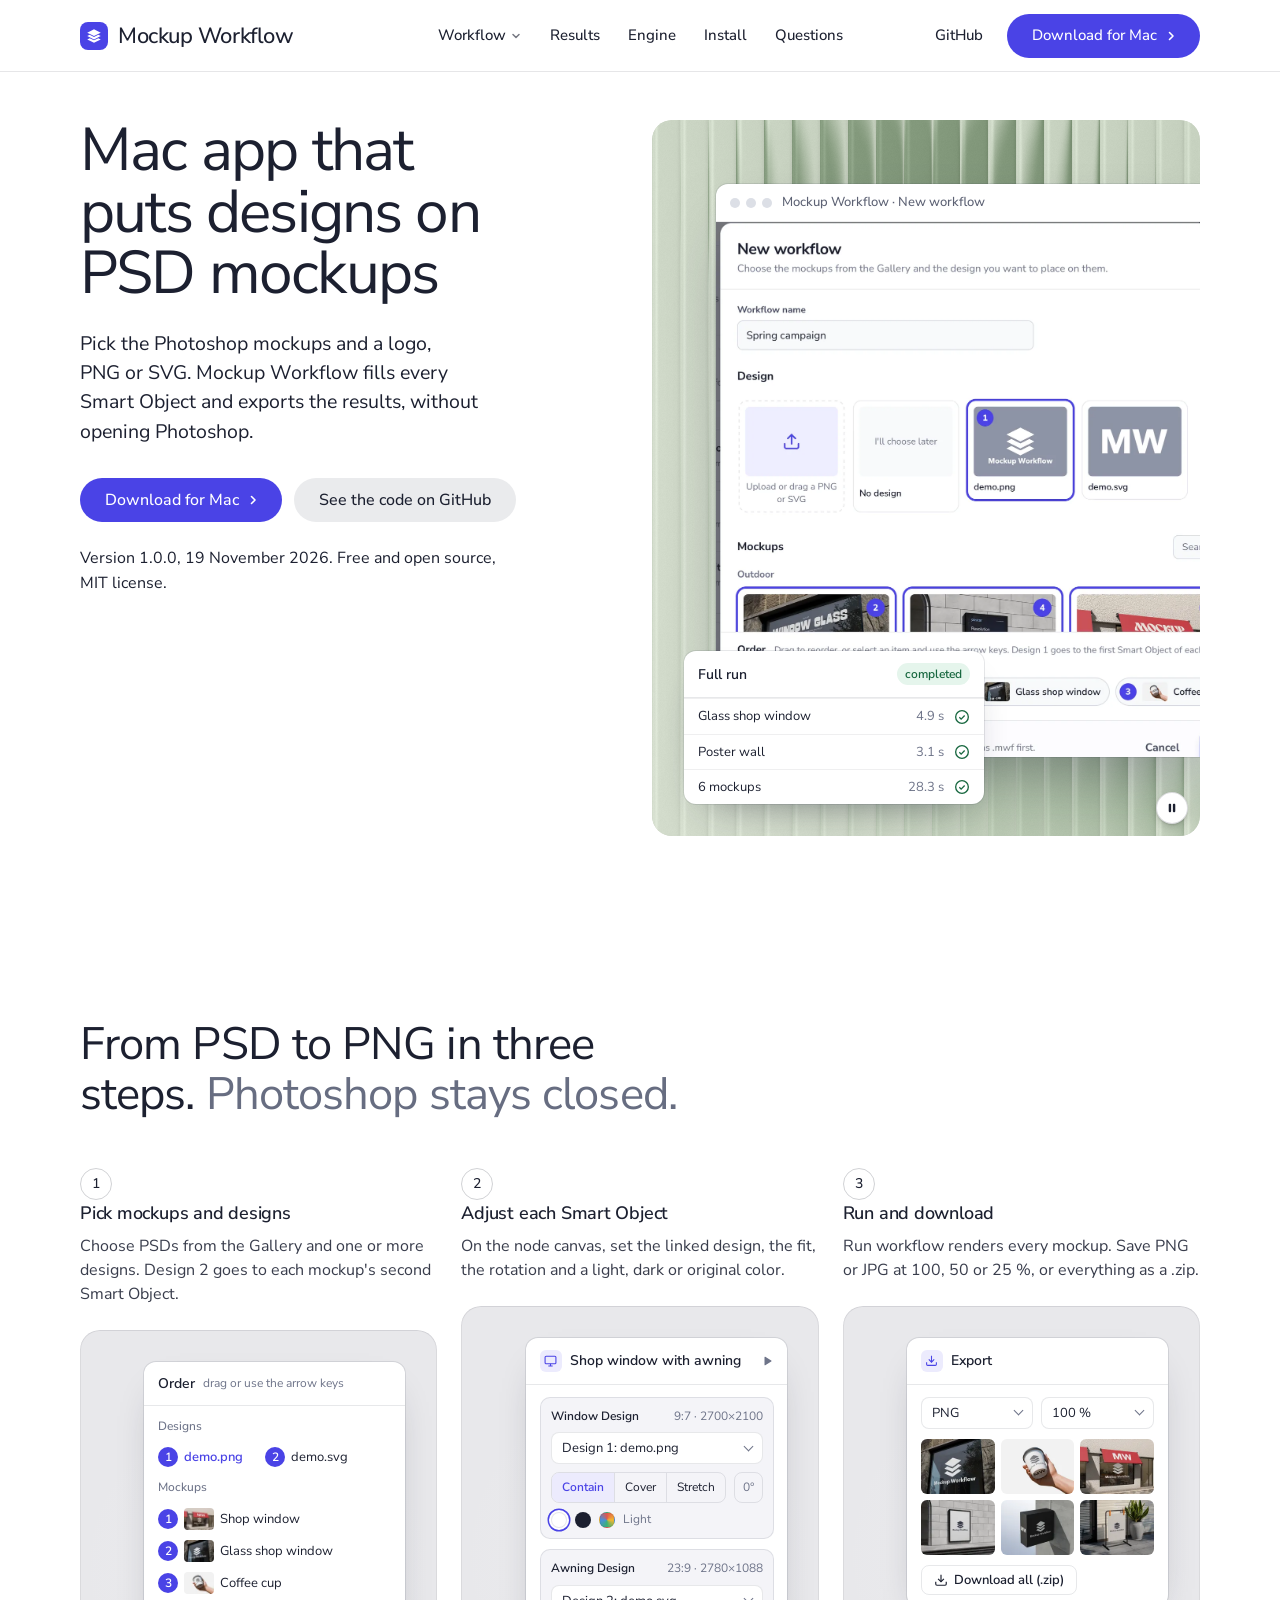
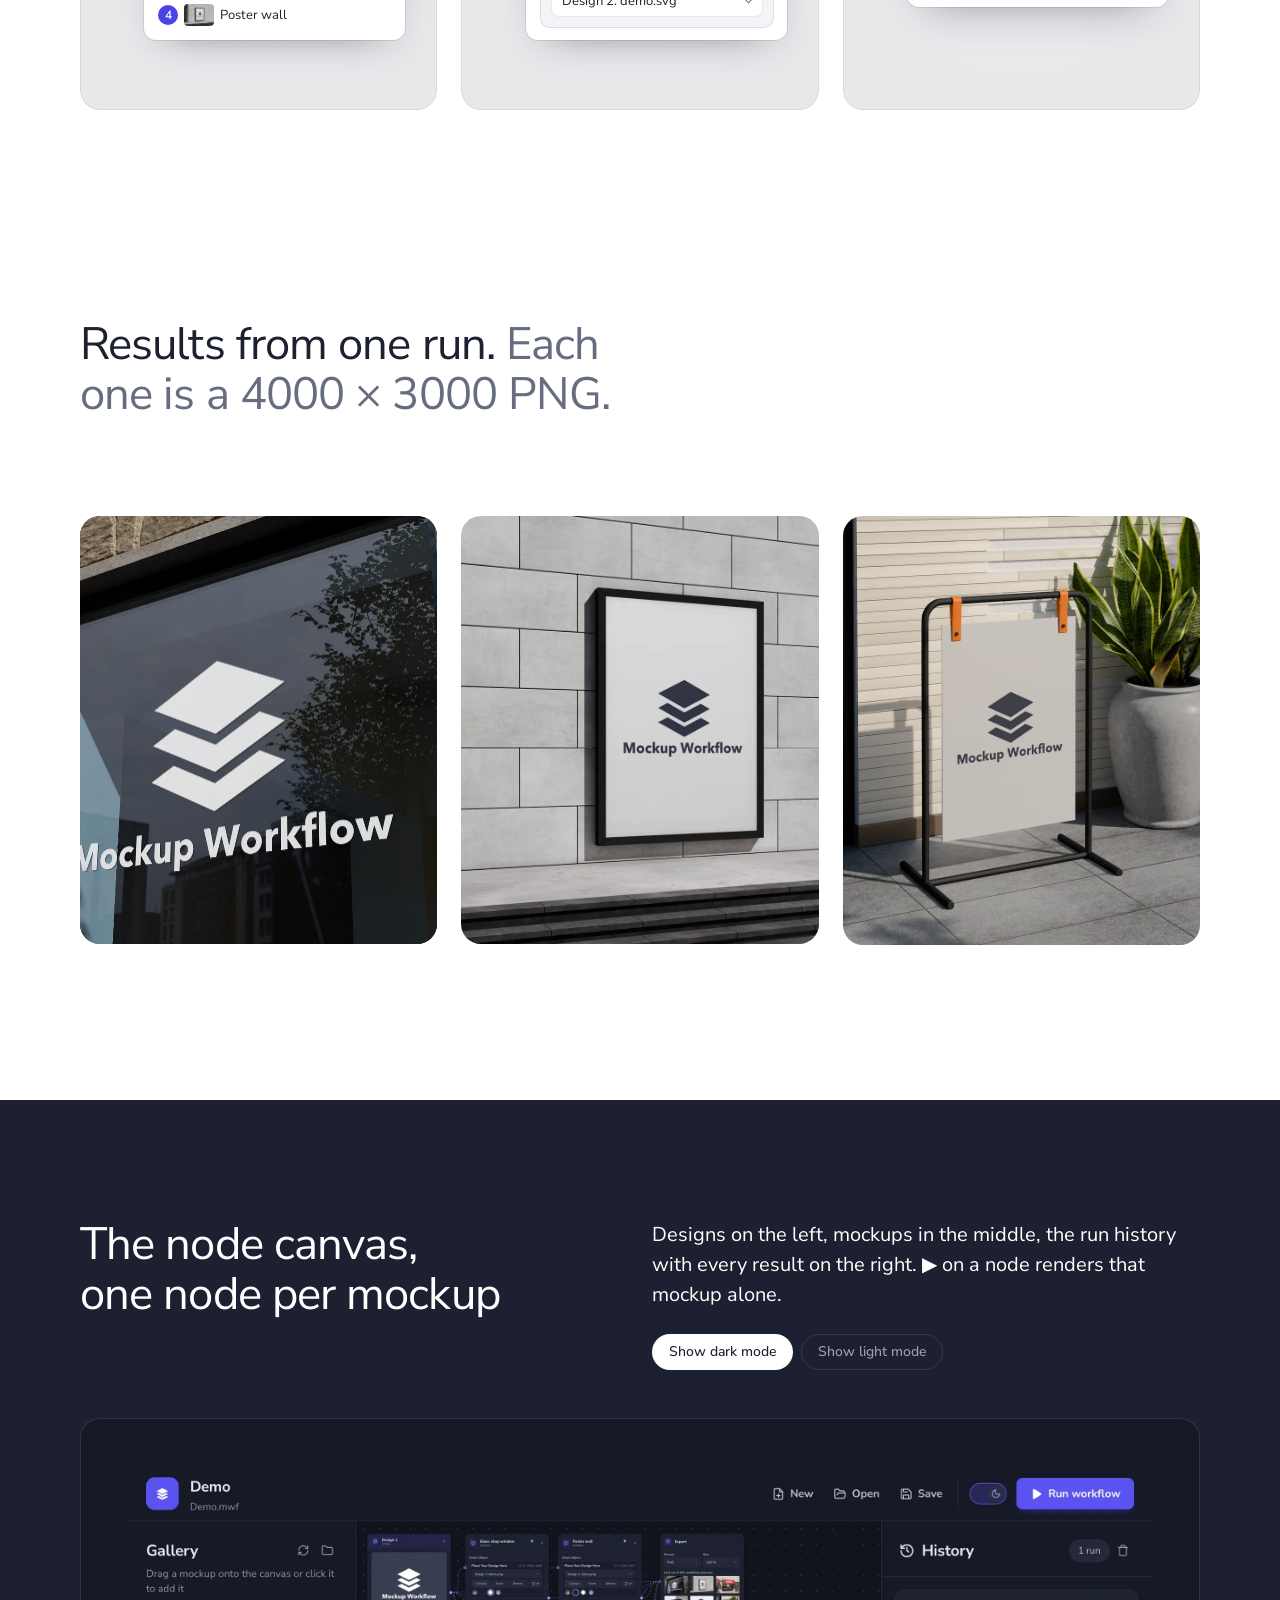
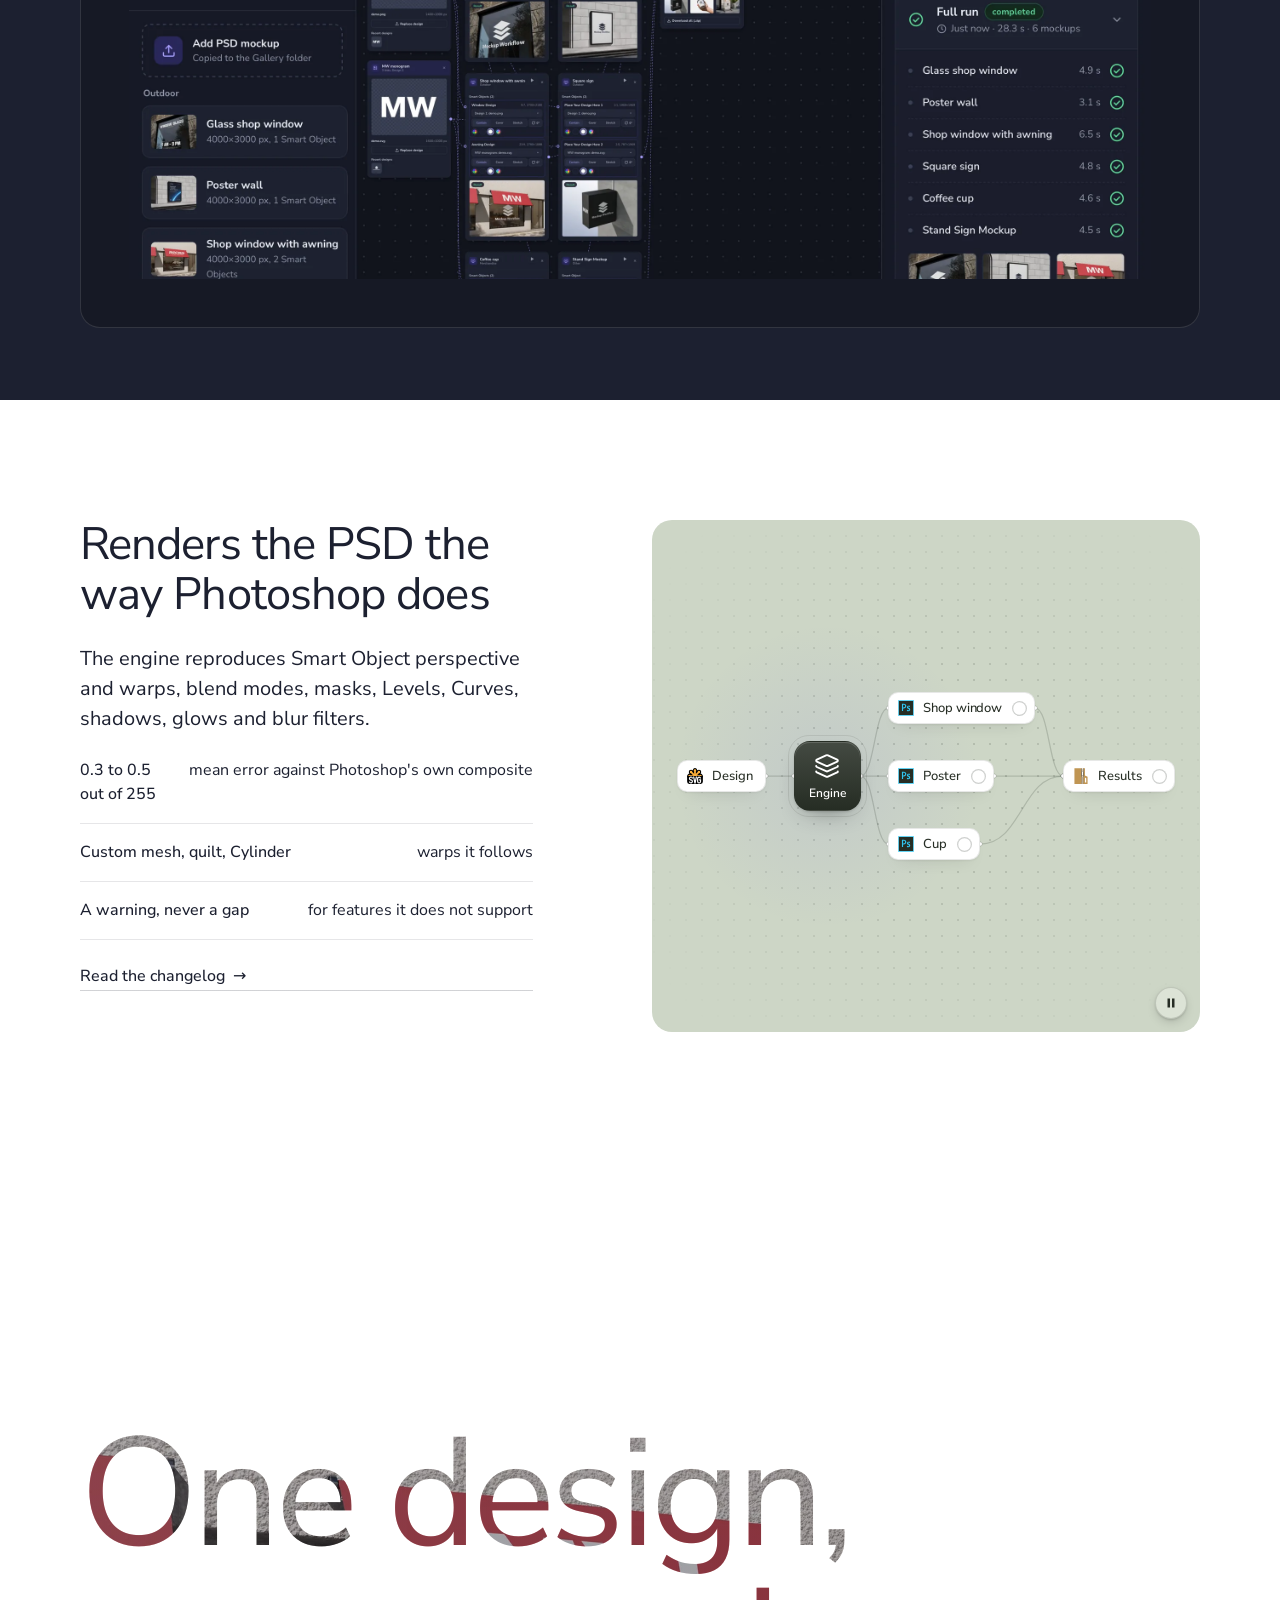
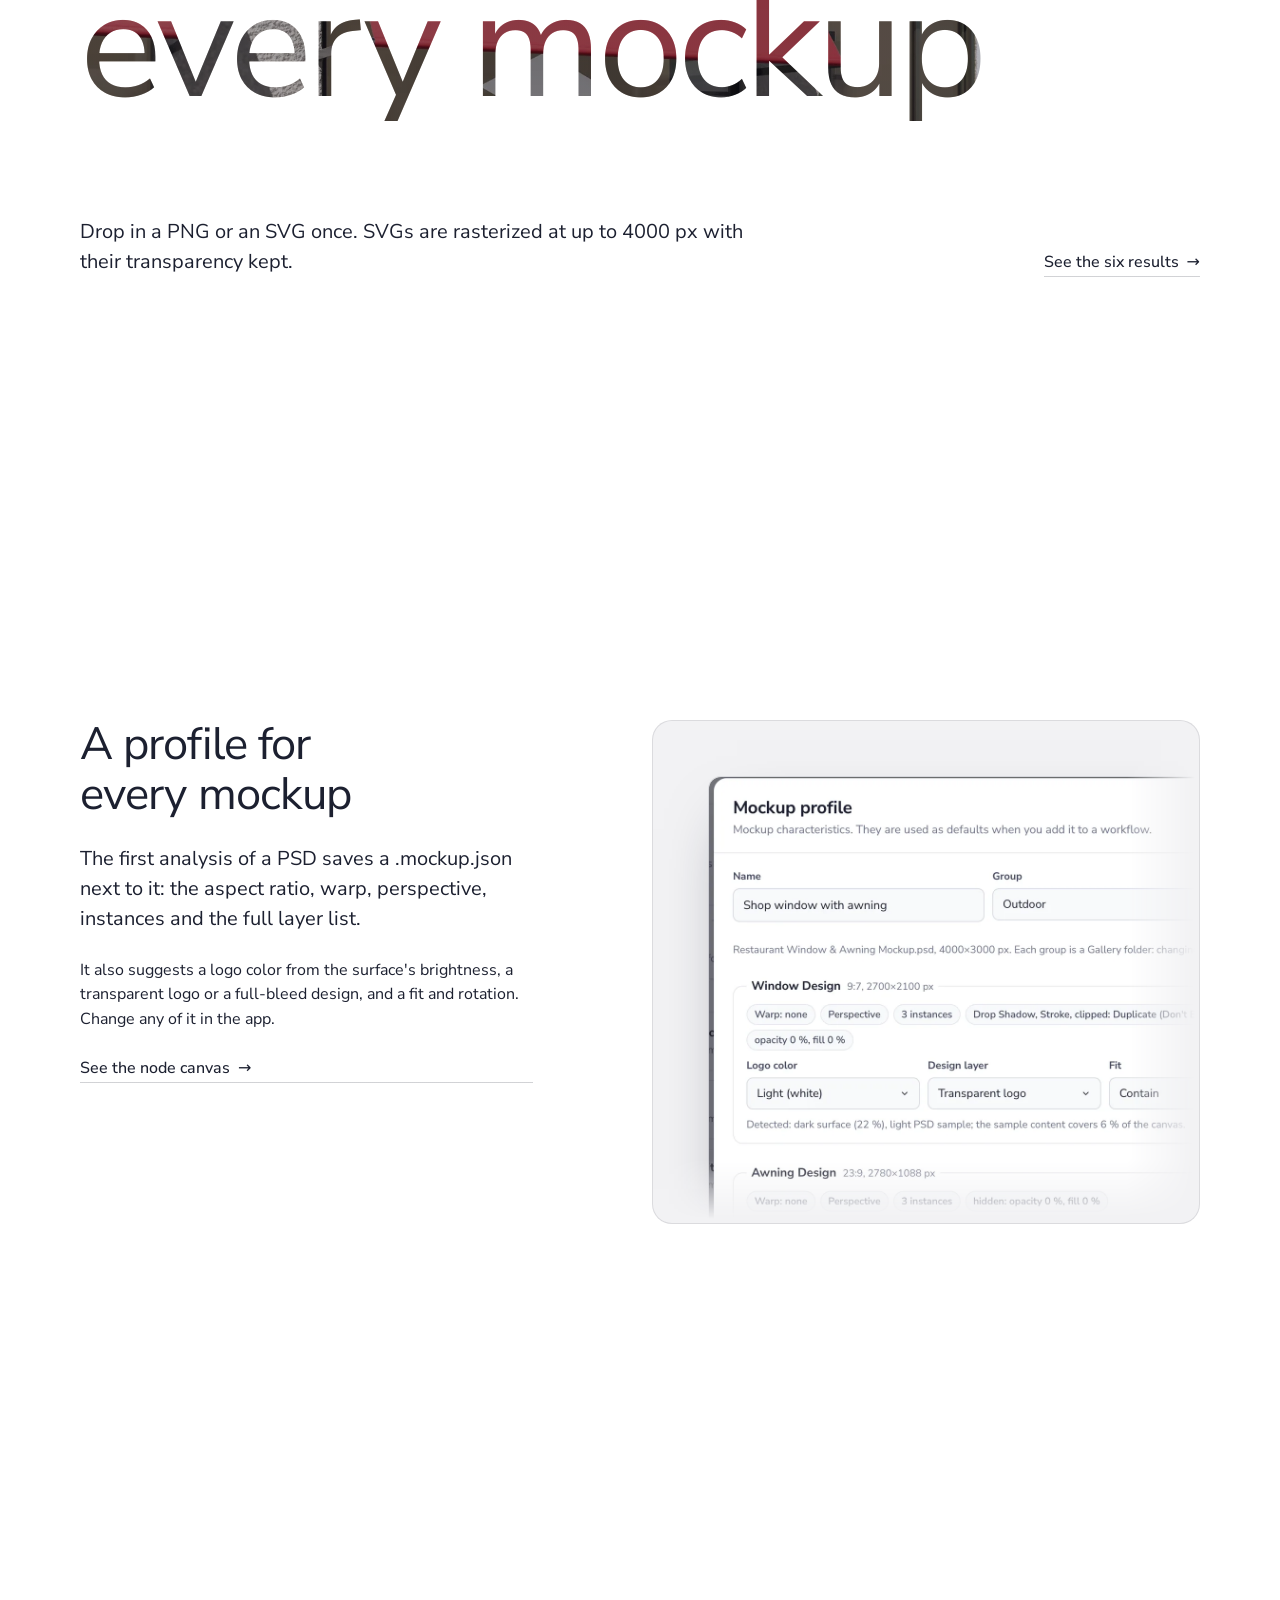
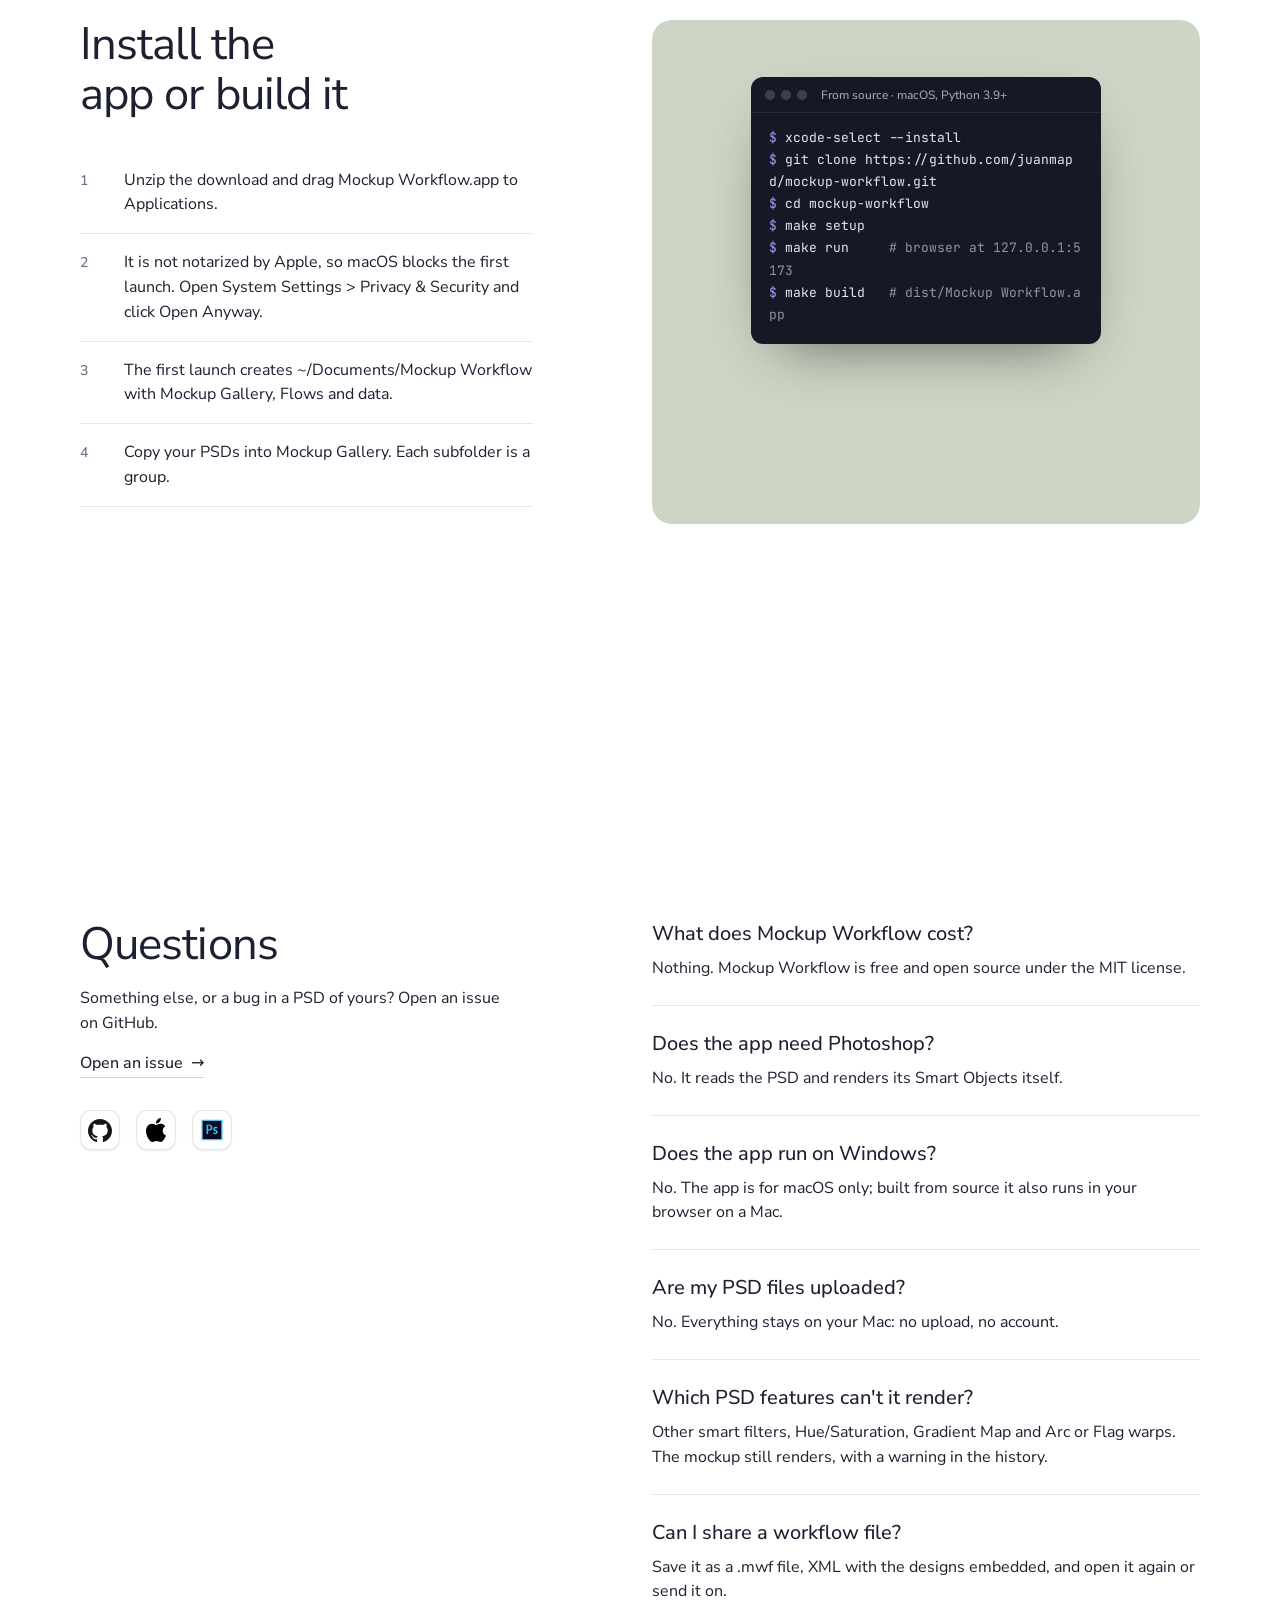
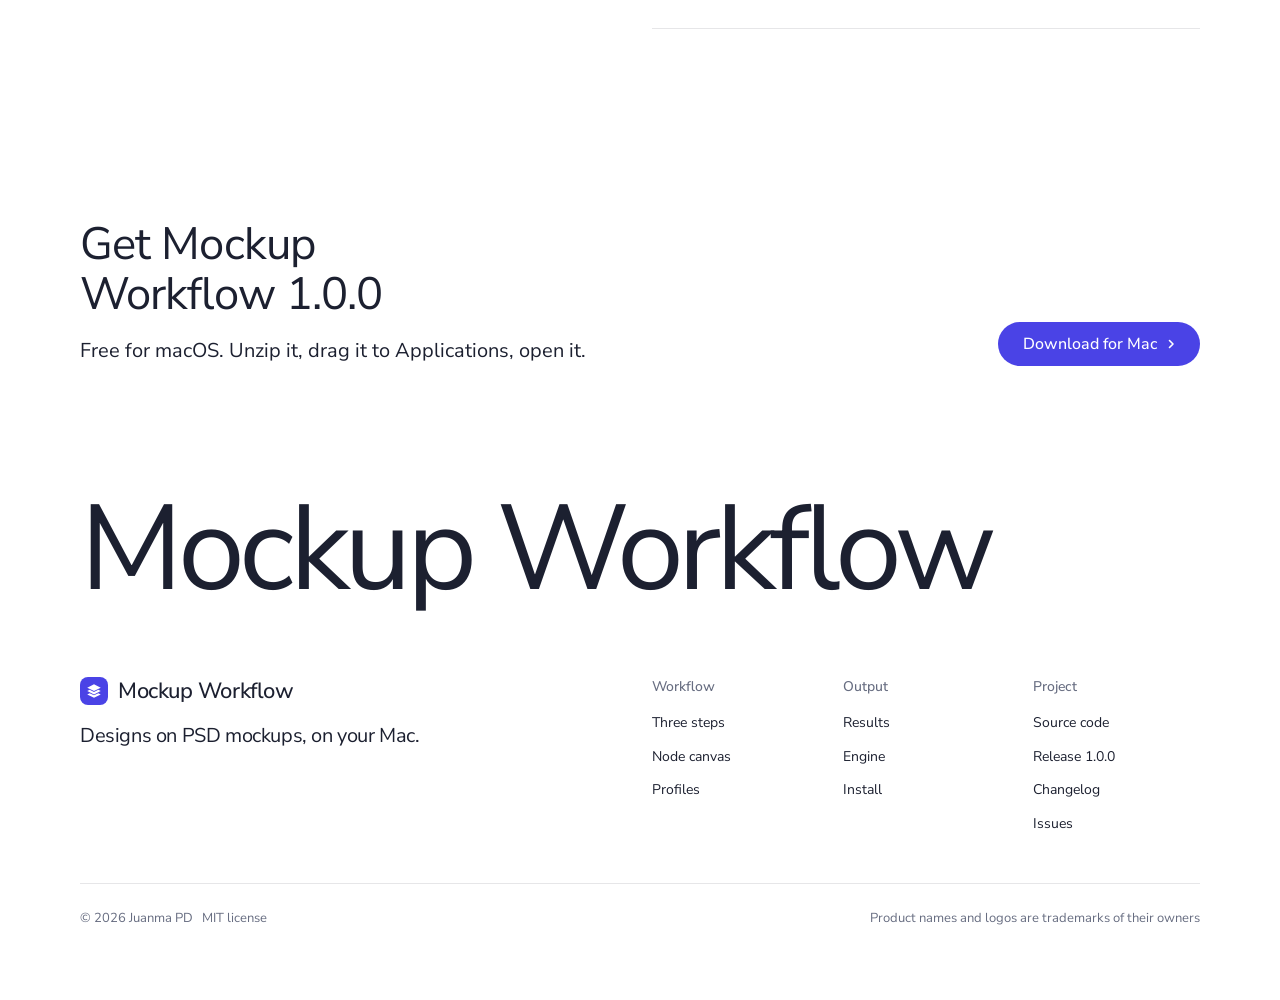
==== site/index.html @ d8888fef "Add the project page and Mac install instructions The site/ folder holds the GitHub Pages landing pa" ====
<!doctype html>
<html lang="en" data-type="software" data-radius="soft" data-ground="sage" data-buttons="pill" data-motion>
<head>
<meta charset="utf-8">
<meta name="viewport" content="width=device-width, initial-scale=1, viewport-fit=cover">
<title>Mockup Workflow: a Mac app that puts designs on PSD mockups</title>
<meta name="description" content="Place a logo, PNG or SVG on several Photoshop mockups at once and export every result without opening Photoshop. Free and open source.">
<meta property="og:type" content="website">
<meta property="og:title" content="Mockup Workflow: a Mac app that puts designs on PSD mockups">
<meta property="og:description" content="One design on many Photoshop mockups, rendered on your Mac without Photoshop. Free, MIT license.">
<meta property="og:url" content="https://juanmapd.github.io/mockup-workflow/">
<meta property="og:image" content="https://juanmapd.github.io/mockup-workflow/img/share.jpg">
<meta property="og:image:width" content="1200">
<meta property="og:image:height" content="630">
<meta property="og:image:alt" content="The Mockup Workflow node canvas with a finished run">
<meta name="twitter:card" content="summary_large_image">
<link rel="icon" href="img/favicon-64.png" type="image/png">
<link rel="apple-touch-icon" href="img/apple-touch-icon.png">
<meta name="theme-color" content="#ffffff">
<link rel="canonical" href="https://juanmapd.github.io/mockup-workflow/">
<meta name="site-kind" content="software">
<meta name="page-type" content="software">
<link rel="preconnect" href="https://fonts.googleapis.com">
<link rel="preconnect" href="https://fonts.gstatic.com" crossorigin>
<link href="https://fonts.googleapis.com/css2?family=Nunito+Sans:opsz,wght@6..12,400..600&family=JetBrains+Mono:wght@400..500&display=swap" rel="stylesheet">
<link rel="stylesheet" href="assets/system.css">
<link rel="stylesheet" href="assets/ui/cards.css">
<link rel="stylesheet" href="assets/motion/motion.css">
<link rel="stylesheet" href="assets/backgrounds/backgrounds.css">
<link rel="stylesheet" href="assets/layout/layout.css">
<link rel="stylesheet" href="assets/icons/icon.css">
<!-- <html lang="en" data-radius="soft">; start.mjs brand (the client's own colors) with the nunito pairing (--force);
     the family is the client's own Nunito Sans, the app's typeface, in place of the pairing's Nunito -->
<style>
:root {
  --p-bg: #ffffff; --p-surface: #f2f2f4; --p-ink: #1c2030; --p-muted: #676d81;
  --p-accent: #4a43e6; --p-accent-ink: #ffffff; --p-action: #4a43e6; --p-action-ink: #ffffff;
  --p-inv-bg: #1c2030; --p-inv-surface: #292d3d; --p-inv-ink: #ffffff; --p-inv-muted: #a0a2aa;
  --p-inv-accent: #ffffff; --p-inv-accent-ink: #1c2030; --p-inv-action: #ffffff; --p-inv-action-ink: #1c2030;
  --font-display: "Nunito Sans", system-ui, sans-serif;
  --font-text: "Nunito Sans", system-ui, sans-serif;
  --font-mono: "JetBrains Mono", ui-monospace, "SFMono-Regular", Menlo, Consolas, monospace;
  --display-weight: 400;
  --display-tracking: -0.02em;
  --display-tracking-xl: -0.03em;
}
</style>
<link rel="stylesheet" href="assets/diagrams/diagram.css">
<script>document.documentElement.classList.add('m-enter');setTimeout(()=>document.documentElement.classList.add('m-enter-done'),700)</script>
<script src="assets/backgrounds/backgrounds.js"></script>
<script>document.documentElement.classList.add('mo-js');setTimeout(()=>document.documentElement.classList.add('mo-safe'),2500)</script>
<link rel="modulepreload" href="assets/moments/moments.js">
<link rel="modulepreload" href="assets/moments/lib.js">
<link rel="modulepreload" href="assets/moments/liquid-hover/moment.js">
<link rel="modulepreload" href="assets/moments/giant-type-pass/moment.js">
<style>
/* the logo: the app's three stacked layers on its indigo tile */
.mw-mark { display: inline-grid; place-items: center; width: 28px; height: 28px; border-radius: 8px; background: var(--p-accent); color: #fff; flex: none; }
.mw-mark svg { width: 18px; height: 18px; }
.nav__logo { display: inline-flex; align-items: center; gap: 10px; }

/* the app's own UI, rebuilt as small live fragments (the client's screens: static/app.js) */
.mw-ui { --mw-line: rgb(28 32 48 / .1); --mw-soft: #f4f4f8; --mw-ind: #4a43e6; background: #fff; color: #1c2030; border-radius: 12px; font: 400 13px/1.4 "Nunito Sans", system-ui, sans-serif; box-shadow: 0 0 0 1px rgb(28 32 48 / .1), 0 18px 40px -22px rgb(28 32 48 / .45); overflow: hidden; text-align: left; }
.mw-ui__head { display: flex; align-items: center; gap: 8px; padding: 12px 14px; border-bottom: 1px solid var(--mw-line); }
.mw-ui__head b { font-weight: 600; font-size: 14px; }
.mw-ui__head small { color: #6e7489; font-size: 12px; }
.mw-ui__head .mw-play { margin-left: auto; color: #6e7489; }
.mw-ui__ico { display: inline-grid; place-items: center; width: 22px; height: 22px; border-radius: 6px; background: #ecebfd; color: var(--mw-ind); flex: none; }
.mw-ui__ico svg { width: 13px; height: 13px; }
.mw-ui__body { padding: 12px 14px; display: grid; gap: 10px; }
.mw-ui__label { font-size: 12px; color: #6e7489; font-weight: 500; }
.mw-chips { display: flex; flex-wrap: wrap; gap: 6px 14px; }
.mw-chip { display: inline-flex; align-items: center; gap: 6px; padding: 2px 8px 2px 0; font-size: 13px; white-space: nowrap; }
.mw-chip i { display: inline-grid; place-items: center; width: 20px; height: 20px; border-radius: 50%; background: var(--mw-ind); color: #fff; font: 600 12px/1 "Nunito Sans", sans-serif; font-style: normal; }
.mw-chip img { width: 30px; height: 22px; border-radius: 4px; object-fit: cover; }
.mw-chip.is-on { font-weight: 600; color: var(--mw-ind); }
.mw-field { display: flex; align-items: center; justify-content: space-between; height: 32px; padding: 0 10px; border: 1px solid var(--mw-line); border-radius: 8px; background: #fff; font-size: 13px; }
.mw-field::after { content: ""; width: 7px; height: 7px; border-right: 1.5px solid #6e7489; border-bottom: 1.5px solid #6e7489; transform: translateY(-2px) rotate(45deg); }
.mw-row { display: flex; align-items: center; gap: 8px; }
.mw-row > .mw-field { flex: 1; }
.mw-seg { display: inline-flex; border: 1px solid var(--mw-line); border-radius: 8px; overflow: hidden; }
.mw-seg span { padding: 6px 10px; font-size: 12px; border-left: 1px solid var(--mw-line); }
.mw-seg span:first-child { border-left: 0; }
.mw-seg span.is-on { background: #ecebfd; color: var(--mw-ind); font-weight: 600; }
.mw-rot { font-size: 12px; color: #6e7489; padding: 6px 8px; border: 1px solid var(--mw-line); border-radius: 8px; }
.mw-dots { display: flex; gap: 8px; align-items: center; font-size: 12px; color: #6e7489; }
.mw-dot { width: 16px; height: 16px; border-radius: 50%; border: 1px solid var(--mw-line); }
.mw-dot--light { background: #fff; box-shadow: 0 0 0 2px #fff, 0 0 0 3.5px var(--mw-ind); }
.mw-dot--dark { background: #1c2030; }
.mw-dot--orig { background: conic-gradient(#e2574c, #f2b632, #3bb273, #4a90d9, #e2574c); }
.mw-so { display: grid; gap: 8px; padding: 10px; border: 1px solid var(--mw-line); border-radius: 10px; background: var(--mw-soft); }
.mw-so__t { display: flex; justify-content: space-between; font-size: 12px; } .mw-so__t b { font-weight: 600; } .mw-so__t span { color: #6e7489; }
.mw-thumbs { display: grid; grid-template-columns: repeat(3, 1fr); gap: 6px; }
.mw-thumbs img { width: 100%; aspect-ratio: 4 / 3; object-fit: cover; border-radius: 6px; display: block; }
.mw-btn { display: inline-flex; align-items: center; gap: 6px; height: 30px; padding: 0 12px; border: 1px solid var(--mw-line); border-radius: 8px; font-size: 13px; font-weight: 600; width: fit-content; }
.mw-btn svg { width: 14px; height: 14px; }

/* the hero: the New workflow dialog in a Mac window, cut by the frame; the run history card over it */
.mw-win { background: #fff; border-radius: 12px; overflow: hidden; box-shadow: 0 0 0 1px rgb(28 32 48 / .1), 0 30px 70px -30px rgb(28 32 48 / .5); }
.mw-win__bar { display: flex; align-items: center; gap: 10px; height: 38px; padding: 0 14px; border-bottom: 1px solid rgb(28 32 48 / .08); font: 500 13px/1 "Nunito Sans", sans-serif; color: #5d6274; }
.mw-win__dots { display: flex; gap: 6px; } .mw-win__dots i { width: 10px; height: 10px; border-radius: 50%; background: #dcdfe6; }
.mw-win img { display: block; width: 100%; height: auto; }
.hero__art > .ly-piece--note { left: var(--s-6); bottom: var(--s-6); width: 300px; z-index: 2; }
.mw-run { padding: 0; }
.mw-run .mw-ui__head .mw-ok-chip { margin-left: auto; }
.mw-ok-chip { display: inline-flex; align-items: center; height: 22px; padding: 0 8px; border-radius: 99px; background: #e5f5ec; color: #17673f; font-size: 12px; font-weight: 600; }
.mw-line { display: flex; align-items: center; gap: 10px; padding: 8px 14px; border-top: 1px solid rgb(28 32 48 / .07); font-size: 13px; }
.mw-line:first-of-type { border-top: 0; }
.mw-line span { flex: 1; } .mw-line em { font-style: normal; color: #6e7489; }
.mw-line svg { width: 16px; height: 16px; color: #17673f; flex: none; }
@media (max-width: 1023px) { .hero__art > .ly-piece--note { left: var(--s-4); bottom: var(--s-4); width: 270px; } }

/* steps: one panel height for the three cards */
#how .panel { --p-h: 380px; }
#how .stage > .at-rise { --ay: 32px; --ay-sm: 16px; }
@media (max-width: 639px) { #how .panel { --p-h: 270px; } }

/* results: three results in one row on the page's columns */
.wall { margin-top: var(--s-7); }
.wall > figure { margin: 0; position: relative; overflow: hidden; border-radius: var(--r-lg); aspect-ratio: 5 / 6; background: var(--surface); }
.wall > figure > img { position: absolute; inset: 0; width: 100%; height: 100%; object-fit: cover; }
@media (min-width: 640px) and (max-width: 1023px) { .wall.grid > figure { grid-column: auto / span 6; aspect-ratio: 4 / 3; } .wall.grid > figure:first-child { grid-column: 1 / -1; aspect-ratio: 16 / 9; } }
@media (max-width: 639px) { .wall { row-gap: var(--s-3); } .wall > figure { aspect-ratio: 4 / 3; } }

/* the canvas: the app's own screenshot across the wrap, cut by the frame's foot */
.mw-shot { margin-top: var(--s-7); border-radius: var(--r-lg); overflow: hidden; border: 1px solid rgb(255 255 255 / .12); position: relative; background: #161925; }
.mw-shot > img { display: block; width: 100%; height: 100%; object-fit: cover; object-position: 0 0; }
.mw-shot > img[hidden] { display: none; }
.mw-canvas-head .tabs { margin-top: var(--s-5); }
@media (max-width: 639px) { .mw-shot > img { object-position: 30% 0; } }

/* the profile dialog in the split frame */
.mw-dialog { width: 760px; max-width: none; border-radius: 12px; overflow: hidden; box-shadow: 0 0 0 1px rgb(28 32 48 / .1), 0 24px 60px -28px rgb(28 32 48 / .5); background: #fff; }
.mw-dialog img { display: block; width: 100%; height: auto; }

/* install: the commands as a terminal */
.mw-term { background: #161925; color: #e6e8f0; border-radius: 12px; font: 400 13px/1.7 var(--font-mono); padding: 0 0 18px; box-shadow: 0 24px 60px -28px rgb(0 0 0 / .6); overflow: hidden; }
.mw-term__bar { display: flex; align-items: center; gap: 6px; height: 36px; padding: 0 14px; border-bottom: 1px solid rgb(255 255 255 / .08); color: #a0a5b8; font: 500 12px/1 var(--font-text); }
.mw-term__bar i { width: 10px; height: 10px; border-radius: 50%; background: #3a3f52; }
.mw-term__bar span { margin-left: 8px; }
.mw-term pre { margin: 0; padding: 14px 18px 0; white-space: pre-wrap; word-break: break-all; font: inherit; }
.mw-term .p { color: #a29dff; } .mw-term .c { color: #8e94a8; }
.mw-steps { list-style: none; padding: 0; margin: var(--s-6) 0 0; counter-reset: s; display: grid; }
.mw-steps li { counter-increment: s; display: grid; grid-template-columns: 32px 1fr; gap: var(--s-3); padding: var(--s-4) 0; border-bottom: 1px solid var(--line); font-size: var(--t-body); line-height: 1.55; }
.mw-steps li::before { content: counter(s); font: 500 var(--t-small)/1.9 var(--font-text); color: var(--muted); }
.mw-steps code, .faq code { font: 400 .92em var(--font-mono); }

.close__word { font-size: clamp(40px, 9.4vw, 136px); line-height: 1.05; padding-top: .06em; }
@media (max-width: 1023px) { .mw-facts > li { display: grid; gap: 2px; justify-items: start; } .mw-facts .rows__value { text-align: left; } }
.mw-icons { display: flex; gap: var(--s-4); margin-top: var(--s-6); }
#engine .frame, #install .frame, #profiles .frame { --ratio: 92%; }
@media (max-width: 639px) { #engine .frame, #install .frame, #profiles .frame { --ratio: 100%; } }
#design .mo-gt__row { margin-top: var(--s-9); }
@media (min-width: 640px) and (max-width: 1023px) { #design .mo-gt__type { font-size: 17.5vw; } }
@media (max-width: 639px) { .nav__bar .nav__logo .mw-name { position: absolute; width: 1px; height: 1px; overflow: hidden; clip: rect(0 0 0 0); white-space: nowrap; } }
@media (min-width: 640px) and (max-width: 1279px) { #how { --h: 2; } }
@media (min-width: 1280px) and (max-height: 800px) { #how .panel { --p-h: 268px; } }
@media (max-width: 639px) { .close__word { font-size: clamp(30px, 10.4vw, 44px); } }
</style>
</head>
<body>
<!-- type: software
     deal: hero collage, nav nav-centre, close close-word, footer footer-columns, rhythm dark-band, buttons pill,
     mark wordmark (the client's own logo replaces it), ground sage, effect fluted-glass (the hero frame, held still),
     card ground silk-folds (the three steps panels), grounds none
     palette: start.mjs brand, the client's own indigo #4a43e6 on white with ink #1c2030 (the app's colors)
     moments: liquid-hover in #results (the pointer moves the water over a real render: the results are the product),
              giant-type-pass in #design (the statement, one real result passing through the letters) -->
<header class="nav nav--centre">
  <div class="wrap nav__bar">
    <a class="skip-link" href="#top">Skip to content</a>
    <a class="nav__logo" href="#top"><span class="mw-mark" aria-hidden="true"><svg viewBox="0 0 24 24"><polygon points="3,16.5 6.2,14.9 12,17.8 17.8,14.9 21,16.5 12,21" fill="currentColor"/><polygon points="3,12 6.2,10.4 12,13.3 17.8,10.4 21,12 12,16.5" fill="currentColor"/><polygon points="3,7.5 12,3 21,7.5 12,12" fill="currentColor"/></svg></span><span class="mw-name">Mockup Workflow</span></a>
    <nav class="nav__links" aria-label="Main">
      <div class="nav__item">
        <a class="nav__link" href="#how">Workflow <svg class="chev" viewBox="0 0 12 12" aria-hidden="true"><path d="M3 4.5l3 3 3-3" fill="none" stroke="currentColor" stroke-width="1.5" stroke-linecap="round" stroke-linejoin="round"/></svg></a>
        <div class="nav__menu">
          <div class="wrap grid">
            <div class="menu-col span-3">
              <p class="t-label">Workflow</p>
              <a href="#how">Three steps<span>Pick, adjust, run</span></a>
              <a href="#canvas">Node canvas<span>One node per mockup</span></a>
              <a href="#profiles">Mockup profiles<span>Defaults saved per PSD</span></a>
            </div>
            <div class="menu-col span-3">
              <p class="t-label">Output</p>
              <a href="#results">Results<span>4000 × 3000 PNG files</span></a>
              <a href="#engine">Engine<span>What it renders from a PSD</span></a>
            </div>
          </div>
        </div>
      </div>
      <div class="nav__item"><a class="nav__link" href="#results">Results</a></div>
      <div class="nav__item"><a class="nav__link" href="#engine">Engine</a></div>
      <div class="nav__item"><a class="nav__link" href="#install">Install</a></div>
      <div class="nav__item"><a class="nav__link" href="#faq">Questions</a></div>
    </nav>
    <div class="nav__actions">
      <a class="nav__link" href="https://github.com/juanmapd/mockup-workflow">GitHub</a>
      <a class="btn btn--primary" href="https://github.com/juanmapd/mockup-workflow/releases/download/v1.0.0/Mockup-Workflow-1.0.0-macOS.zip">Download for Mac</a>
    </div>
    <button class="nav__toggle" type="button" aria-expanded="false" aria-label="Menu">
      <svg width="18" height="18" viewBox="0 0 18 18" aria-hidden="true"><path d="M2 5h14M2 13h14" stroke="currentColor" stroke-width="1.6" stroke-linecap="round"/></svg>
    </button>
  </div>
</header>

<main id="top">
  <section class="hero hero--collage" data-enter aria-labelledby="hero-h">
    <div class="wrap"><div class="hero-text grid hero__grid">
      <div class="hero__text span-5">
        <h1 id="hero-h">Mac app that puts designs on PSD mockups</h1>
        <p class="hero__lead">Pick the Photoshop mockups and a logo, PNG or SVG. Mockup Workflow fills every Smart Object and exports the results, without opening Photoshop.</p>
        <div class="btn-row"><a class="btn btn--primary" href="https://github.com/juanmapd/mockup-workflow/releases/download/v1.0.0/Mockup-Workflow-1.0.0-macOS.zip">Download for Mac<svg class="m-arrow" viewBox="0 0 12 12" aria-hidden="true"><path class="m-arrow__stem" d="M1 6h8"/><path class="m-arrow__head" d="M4.5 2.5 8 6l-3.5 3.5"/></svg></a><a class="btn btn--secondary" href="https://github.com/juanmapd/mockup-workflow">See the code on GitHub</a></div>
        <p class="hero__proof">Version 1.0.0, 19 November 2026. Free and open source, MIT license.</p>
      </div>
      <div class="hero__art span-6 start-7" data-fx="fluted-glass" data-fx-seed="43" data-fx-palette='{"bg":"#cdd6c6","surface":"#dce3d6","ink":"#262d24","accent":"#6c8e63"}' data-fx-params='{"speed":0,"calmX":0.3,"calmY":0.75}' role="img" aria-label="Mockup Workflow's New workflow dialog with demo.png chosen and four mockups in order, and a finished run of six mockups in 28.3 seconds">
        <!-- CLIENT FILE screenshot: img/new-workflow.webp (the New workflow dialog, from the app at 2x) -->
        <div class="ly-piece ly-piece--main mw-win" aria-hidden="true">
          <div class="mw-win__bar"><span class="mw-win__dots"><i></i><i></i><i></i></span><span>Mockup Workflow · New workflow</span></div>
          <img src="img/new-workflow.webp" alt="" width="1300" height="1359" fetchpriority="high">
        </div>
        <div class="ly-piece ly-piece--note mw-ui mw-run" aria-hidden="true" data-ly-steps="700">
          <div class="mw-ui__head"><b>Full run</b><span class="mw-ok-chip" data-step data-step-at="4">completed</span></div>
          <div class="mw-line" data-step><span>Glass shop window</span><em>4.9 s</em><svg viewBox="0 0 24 24" fill="none" stroke="currentColor" stroke-width="2"><circle cx="12" cy="12" r="9.5"/><path d="m8 12.5 2.7 2.7L16 9.8"/></svg></div>
          <div class="mw-line" data-step><span>Poster wall</span><em>3.1 s</em><svg viewBox="0 0 24 24" fill="none" stroke="currentColor" stroke-width="2"><circle cx="12" cy="12" r="9.5"/><path d="m8 12.5 2.7 2.7L16 9.8"/></svg></div>
          <div class="mw-line" data-step><span>6 mockups</span><em>28.3 s</em><svg viewBox="0 0 24 24" fill="none" stroke="currentColor" stroke-width="2"><circle cx="12" cy="12" r="9.5"/><path d="m8 12.5 2.7 2.7L16 9.8"/></svg></div>
        </div>
      </div>
    </div></div>
  </section>

  <section class="section" id="how" style="--hm: 2" aria-labelledby="how-h">
    <div class="wrap">
      <div class="section-head">
        <h2 id="how-h">From PSD to PNG in three steps. <span class="muted">Photoshop stays closed.</span></h2>
      </div>
      <div class="grid">
        <article class="card card--row card--open span-4 m-nolift">
          <span class="step-num">1</span>
          <h3>Pick mockups and designs</h3>
          <p>Choose PSDs from the Gallery and one or more designs. Design 2 goes to each mockup's second Smart Object.</p>
          <div class="panel" data-fx="silk-folds" data-fx-seed="11" data-fx-palette='{"bg":"#cdd6c6","surface":"#dce3d6","ink":"#262d24","accent":"#6c8e63"}' data-fx-params='{"speed":0}' role="img" aria-label="The Order bar: two designs and four mockups numbered in the order they are placed">
            <div class="stage stage--fade-b"><div class="at-rise fit" style="--fit-max:330px">
              <div class="mw-ui" aria-hidden="true">
                <div class="mw-ui__head"><b>Order</b><small>drag or use the arrow keys</small></div>
                <div class="mw-ui__body">
                  <span class="mw-ui__label">Designs</span>
                  <div class="mw-chips"><span class="mw-chip is-on"><i>1</i>demo.png</span><span class="mw-chip"><i>2</i>demo.svg</span></div>
                  <span class="mw-ui__label">Mockups</span>
                  <div class="mw-chips">
                    <span class="mw-chip"><i>1</i><img src="img/c-shop-window-awning.webp" alt="" width="64" height="48" loading="lazy">Shop window</span>
                    <span class="mw-chip"><i>2</i><img src="img/c-glass-shop-window.webp" alt="" width="64" height="48" loading="lazy">Glass shop window</span>
                    <span class="mw-chip"><i>3</i><img src="img/c-coffee-cup.webp" alt="" width="64" height="48" loading="lazy">Coffee cup</span>
                    <span class="mw-chip"><i>4</i><img src="img/c-poster-wall.webp" alt="" width="64" height="48" loading="lazy">Poster wall</span>
                  </div>
                </div>
              </div>
            </div></div>
          </div>
        </article>
        <article class="card card--row card--open span-4 m-nolift">
          <span class="step-num">2</span>
          <h3>Adjust each Smart Object</h3>
          <p>On the node canvas, set the linked design, the fit, the rotation and a light, dark or original color.</p>
          <div class="panel" data-fx="silk-folds" data-fx-seed="27" data-fx-palette='{"bg":"#c6d3df","surface":"#d6e0e9","ink":"#25303a","accent":"#7f9fbd"}' data-fx-params='{"speed":0,"tone":1}' role="img" aria-label="A mockup node: the window Smart Object linked to demo.png, fit set to Contain, rotation 0 degrees, color light">
            <div class="stage stage--fade-b"><div class="at-rise fit" style="--fit-max:330px">
              <div class="mw-ui" aria-hidden="true">
                <div class="mw-ui__head"><span class="mw-ui__ico"><svg viewBox="0 0 24 24" fill="none" stroke="currentColor" stroke-width="2"><rect x="2" y="4" width="20" height="14" rx="2"/><path d="M8 22h8"/><path d="M12 18v4"/></svg></span><b>Shop window with awning</b><span class="mw-play"><svg width="12" height="12" viewBox="0 0 24 24"><path d="M7 4.5v15a1 1 0 0 0 1.5.86l12-7.5a1 1 0 0 0 0-1.72l-12-7.5A1 1 0 0 0 7 4.5Z" fill="currentColor"/></svg></span></div>
                <div class="mw-ui__body">
                  <div class="mw-so">
                    <div class="mw-so__t"><b>Window Design</b><span>9:7 · 2700×2100</span></div>
                    <div class="mw-field">Design 1: demo.png</div>
                    <div class="mw-row"><span class="mw-seg"><span class="is-on">Contain</span><span>Cover</span><span>Stretch</span></span><span class="mw-rot">0°</span></div>
                    <div class="mw-dots"><span class="mw-dot mw-dot--light"></span><span class="mw-dot mw-dot--dark"></span><span class="mw-dot mw-dot--orig"></span><span>Light</span></div>
                  </div>
                  <div class="mw-so">
                    <div class="mw-so__t"><b>Awning Design</b><span>23:9 · 2780×1088</span></div>
                    <div class="mw-field">Design 2: demo.svg</div>
                  </div>
                </div>
              </div>
            </div></div>
          </div>
        </article>
        <article class="card card--row card--open span-4 m-nolift">
          <span class="step-num">3</span>
          <h3>Run and download</h3>
          <p>Run workflow renders every mockup. Save PNG or JPG at 100, 50 or 25 %, or everything as a .zip.</p>
          <div class="panel" data-fx="silk-folds" data-fx-seed="53" data-fx-palette='{"bg":"#d9ccb7","surface":"#e9e0d2","ink":"#2a2622","accent":"#a8794a"}' data-fx-params='{"speed":0}' role="img" aria-label="The Export node: PNG at 100 percent, six finished results and the Download all button">
            <div class="stage stage--fade-b"><div class="at-rise fit" style="--fit-max:330px">
              <div class="mw-ui" aria-hidden="true">
                <div class="mw-ui__head"><span class="mw-ui__ico"><svg viewBox="0 0 24 24" fill="none" stroke="currentColor" stroke-width="2"><path d="M12 3v12"/><path d="m7 10 5 5 5-5"/><path d="M21 15v4a2 2 0 0 1-2 2H5a2 2 0 0 1-2-2v-4"/></svg></span><b>Export</b></div>
                <div class="mw-ui__body">
                  <div class="mw-row"><div class="mw-field">PNG</div><div class="mw-field">100 %</div></div>
                  <div class="mw-thumbs">
                    <img loading="lazy" width="192" height="144" src="img/t-glass-shop-window.webp" alt=""><img loading="lazy" width="192" height="144" src="img/t-coffee-cup.webp" alt=""><img loading="lazy" width="192" height="144" src="img/t-shop-window-awning.webp" alt="">
                    <img loading="lazy" width="192" height="144" src="img/t-poster-wall.webp" alt=""><img loading="lazy" width="192" height="144" src="img/t-square-sign.webp" alt=""><img loading="lazy" width="192" height="144" src="img/t-stand-sign.webp" alt="">
                  </div>
                                    <span class="mw-btn"><svg viewBox="0 0 24 24" fill="none" stroke="currentColor" stroke-width="2"><path d="M12 3v12"/><path d="m7 10 5 5 5-5"/><path d="M21 15v4a2 2 0 0 1-2 2H5a2 2 0 0 1-2-2v-4"/></svg>Download all (.zip)</span>
                </div>
              </div>
            </div></div>
          </div>
        </article>
      </div>
    </div>
  </section>

  <section class="section" id="results" aria-labelledby="results-h">
    <div class="wrap">
      <div class="section-head">
        <h2 id="results-h">Results from one run. <span class="muted">Each one is a 4000 × 3000 PNG.</span></h2>
      </div>
      <div class="wall grid">
        <!-- CLIENT FILE results: img/*.webp, real composites rendered by the app from the Demo workflow -->
        <figure class="span-4 mo-lq" data-moment="liquid-hover" data-moment-opts='{"strength": 0.7}'>
          <img src="img/glass-shop-window-1280.webp" srcset="img/glass-shop-window-640.webp 640w, img/glass-shop-window-1280.webp 1280w" sizes="(max-width: 639px) 342px, 700px" alt="A glass shop window in a stone wall carrying the Mockup Workflow logo in white" width="1280" height="960" loading="lazy" style="object-position: 30% 50%">
        </figure>
        <figure class="span-4"><img src="img/poster-wall-640.webp" srcset="img/poster-wall-640.webp 640w, img/poster-wall-1280.webp 1280w" sizes="(max-width: 639px) 342px, 700px" alt="A poster frame on a stone wall holding the Mockup Workflow logo" width="640" height="480" loading="lazy" style="object-position: 38% 50%"></figure>
        <figure class="span-4"><img src="img/stand-sign-640.webp" srcset="img/stand-sign-640.webp 640w, img/stand-sign-1280.webp 1280w" sizes="(max-width: 639px) 342px, 700px" alt="A hanging stand sign beside a plant with the Mockup Workflow logo" width="640" height="480" loading="lazy" style="object-position: 55% 50%"></figure>
      </div>
    </div>
  </section>

  <section class="section ground-inverse" id="canvas" aria-labelledby="canvas-h">
    <div class="wrap">
      <div class="grid mw-canvas-head">
        <h2 id="canvas-h" class="span-5">The node canvas, one node per mockup</h2>
        <div class="span-6 start-7">
          <p class="t-lead">Designs on the left, mockups in the middle, the run history with every result on the right. ▶ on a node renders that mockup alone.</p>
          <div class="tabs" role="tablist" aria-label="Appearance">
            <button class="tab" type="button" role="tab" aria-selected="true" aria-controls="shot-dark">Show dark mode</button>
            <button class="tab" type="button" role="tab" aria-selected="false" aria-controls="shot-light">Show light mode</button>
          </div>
        </div>
      </div>
      <div class="frame mw-shot fill" role="img" aria-label="Mockup Workflow's main window: the Gallery of PSD mockups, the node canvas with two designs linked to six mockups, and the history of a full run with its six results">
        <!-- CLIENT FILE screenshots: img/canvas-dark.webp and img/canvas-light.webp (the Demo workflow after a full run) -->
        <img id="shot-dark" role="tabpanel" src="img/canvas-dark.webp" srcset="img/canvas-dark-800.webp 800w, img/canvas-dark-1200.webp 1200w, img/canvas-dark.webp 2400w" sizes="(max-width: 1023px) 100vw, 1280px" alt="" width="2400" height="1447" loading="lazy">
        <img id="shot-light" role="tabpanel" src="img/canvas-light.webp" srcset="img/canvas-light-800.webp 800w, img/canvas-light-1200.webp 1200w, img/canvas-light.webp 2400w" sizes="(max-width: 1023px) 100vw, 1280px" alt="" width="2400" height="1447" loading="lazy" hidden>
      </div>
    </div>
  </section>

  <section class="section" id="engine" aria-labelledby="engine-h">
    <div class="wrap">
      <div class="grid">
        <div class="span-5 split-col">
          <h2 id="engine-h">Renders the PSD the way Photoshop does</h2>
          <p class="t-lead">The engine reproduces Smart Object perspective and warps, blend modes, masks, Levels, Curves, shadows, glows and blur filters.</p>
          <ul class="mw-facts rows">
            <li><span class="rows__name">0.3 to 0.5 out of 255</span><span class="rows__value">mean error against Photoshop's own composite</span></li>
            <li><span class="rows__name">Custom mesh, quilt, Cylinder</span><span class="rows__value">warps it follows</span></li>
            <li><span class="rows__name">A warning, never a gap</span><span class="rows__value">for features it does not support</span></li>
          </ul>
          <a class="link" href="https://github.com/juanmapd/mockup-workflow/blob/main/CHANGELOG.md">Read the changelog</a>
        </div>
        <div class="frame frame--split frame--lit span-6 start-7">
          <div class="dg" data-diagram='{"layout":"lanes","curve":"curve","alt":"One design goes into the Mockup Workflow engine, which renders three PSD mockups side by side and packs the results into a zip file.","input":{"label":"Design","icon":"svg","meta":"demo.svg"},"core":{"label":"Engine","icon":"ui:layers"},"lanes":[{"label":"Shop window","icon":"psd","meta":"4.9 s","done":true},{"label":"Poster","icon":"psd","meta":"3.1 s","done":true},{"label":"Cup","icon":"psd","meta":"4.6 s","done":true}],"output":{"label":"Results","icon":"zip","done":true}}'></div>
        </div>
      </div>
    </div>
  </section>

  <section class="section" id="design" data-moment="giant-type-pass" data-moment-opts='{"image": "../../../img/shop-window-awning-1280.webp", "travel": 40, "focusY": 36}' aria-labelledby="design-h">
    <div class="wrap">
      <h2 class="mo-gt__type" id="design-h">One design,<br>every mockup</h2>
      <div class="mo-gt__row"><p>Drop in a PNG or an SVG once. SVGs are rasterized at up to 4000 px with their transparency kept.</p><a class="link" href="#results">See the six results</a></div>
    </div>
  </section>

  <section class="section" id="profiles" aria-labelledby="profiles-h">
    <div class="wrap">
      <div class="grid">
        <div class="span-5 split-col">
          <h2 id="profiles-h">A profile for every mockup</h2>
          <p class="t-lead">The first analysis of a PSD saves a .mockup.json next to it: the aspect ratio, warp, perspective, instances and the full layer list.</p>
          <p>It also suggests a logo color from the surface's brightness, a transparent logo or a full-bleed design, and a fit and rotation. Change any of it in the app.</p>
          <a class="link" href="#canvas">See the node canvas</a>
        </div>
        <div class="frame frame--split span-6 start-7" role="img" aria-label="The Mockup profile dialog for the shop window with awning: two Smart Objects, each with its detected logo color, design layer, fit and rotation">
          <!-- CLIENT FILE screenshot: img/profile.webp (the Mockup profile dialog) -->
          <div class="stage stage--fade-br"><div class="at-corner to-edge" style="--ax:56px;--ay:56px">
            <div class="mw-dialog" aria-hidden="true"><img src="img/profile.webp" alt="" width="1600" height="1274" loading="lazy"></div>
          </div></div>
        </div>
      </div>
    </div>
  </section>

  <section class="section" id="install" aria-labelledby="install-h">
    <div class="wrap">
      <div class="grid">
        <div class="span-5">
          <h2 id="install-h">Install the app or build it</h2>
          <ol class="mw-steps">
            <li>Unzip the download and drag Mockup Workflow.app to Applications.</li>
            <li>It is not notarized by Apple, so macOS blocks the first launch. Open System Settings &gt; Privacy &amp; Security and click Open Anyway.</li>
            <li>The first launch creates ~/Documents/Mockup Workflow with Mockup Gallery, Flows and data.</li>
            <li>Copy your PSDs into Mockup Gallery. Each subfolder is a group.</li>
          </ol>
        </div>
        <div class="frame frame--split frame--lit span-6 start-7" role="img" aria-label="Terminal commands to build Mockup Workflow from source and run it in the browser or as a Mac app">
          <div class="stage"><div class="at-rise fit" style="--fit-max:520px;--ay:56px">
            <div class="mw-term" aria-hidden="true">
              <div class="mw-term__bar"><i></i><i></i><i></i><span>From source · macOS, Python 3.9+</span></div>
<pre><span class="p">$</span> xcode-select --install
<span class="p">$</span> git clone https://github.com/juanmapd/mockup-workflow.git
<span class="p">$</span> cd mockup-workflow
<span class="p">$</span> make setup
<span class="p">$</span> make run     <span class="c"># browser at 127.0.0.1:5173</span>
<span class="p">$</span> make build   <span class="c"># dist/Mockup Workflow.app</span></pre>
            </div>
          </div></div>
        </div>
      </div>
    </div>
  </section>

  <section class="section" id="faq" aria-labelledby="faq-h">
    <div class="wrap">
      <div class="grid">
        <div class="span-5 stack-4">
          <h2 id="faq-h">Questions</h2>
          <p>Something else, or a bug in a PSD of yours? Open an issue on GitHub.</p>
          <a class="link" href="https://github.com/juanmapd/mockup-workflow/issues">Open an issue</a>
          <div class="mw-icons" role="img" aria-label="GitHub, macOS and Photoshop files">
            <span class="ic-tile"><img class="ic ic-40 ic-ink" loading="lazy" src="assets/icons/github.svg" alt="" width="40" height="39"></span>
            <span class="ic-tile"><img class="ic ic-40 ic-ink" loading="lazy" src="assets/icons/apple.svg" alt="" width="33" height="40"></span>
            <span class="ic-tile"><img class="ic ic-40" loading="lazy" src="assets/icons/psd.svg" alt="" width="40" height="40"></span>
          </div>
        </div>
        <div class="faq span-6 start-7">
          <div class="faq__item"><h3>What does Mockup Workflow cost?</h3><p>Nothing. Mockup Workflow is free and open source under the MIT license.</p></div>
          <div class="faq__item"><h3>Does the app need Photoshop?</h3><p>No. It reads the PSD and renders its Smart Objects itself.</p></div>
          <div class="faq__item"><h3>Does the app run on Windows?</h3><p>No. The app is for macOS only; built from source it also runs in your browser on a Mac.</p></div>
          <div class="faq__item"><h3>Are my PSD files uploaded?</h3><p>No. Everything stays on your Mac: no upload, no account.</p></div>
          <div class="faq__item"><h3>Which PSD features can't it render?</h3><p>Other smart filters, Hue/Saturation, Gradient Map and Arc or Flag warps. The mockup still renders, with a warning in the history.</p></div>
          <div class="faq__item"><h3>Can I share a workflow file?</h3><p>Save it as a .mwf file, XML with the designs embedded, and open it again or send it on.</p></div>
        </div>
      </div>
    </div>
  </section>
</main>

<footer class="footer closing" id="contact" aria-labelledby="close-h">
  <div class="wrap">
    <div class="closing__cta close--word">
      <div class="section-head--split">
        <div><h2 id="close-h">Get Mockup Workflow 1.0.0</h2><p class="t-lead">Free for macOS. Unzip it, drag it to Applications, open it.</p></div>
        <a class="btn btn--primary" href="https://github.com/juanmapd/mockup-workflow/releases/download/v1.0.0/Mockup-Workflow-1.0.0-macOS.zip">Download for Mac<svg class="m-arrow" viewBox="0 0 12 12" aria-hidden="true"><path class="m-arrow__stem" d="M1 6h8"/><path class="m-arrow__head" d="M4.5 2.5 8 6l-3.5 3.5"/></svg></a>
      </div>
      <p class="close__word" aria-hidden="true">Mockup Workflow</p>
    </div>
    <div class="closing__links">
      <div class="grid">
        <div class="span-4 stack-4">
          <a class="nav__logo" href="#top"><span class="mw-mark" aria-hidden="true"><svg viewBox="0 0 24 24"><polygon points="3,16.5 6.2,14.9 12,17.8 17.8,14.9 21,16.5 12,21" fill="currentColor"/><polygon points="3,12 6.2,10.4 12,13.3 17.8,10.4 21,12 12,16.5" fill="currentColor"/><polygon points="3,7.5 12,3 21,7.5 12,12" fill="currentColor"/></svg></span>Mockup Workflow</a>
          <p class="footer__lede">Designs on PSD mockups, on your Mac.</p>
        </div>
        <div class="span-2 start-7 footer__col"><h3>Workflow</h3><ul><li><a href="#how">Three steps</a></li><li><a href="#canvas">Node canvas</a></li><li><a href="#profiles">Profiles</a></li></ul></div>
        <div class="span-2 footer__col"><h3>Output</h3><ul><li><a href="#results">Results</a></li><li><a href="#engine">Engine</a></li><li><a href="#install">Install</a></li></ul></div>
        <div class="span-2 footer__col"><h3>Project</h3><ul><li><a href="https://github.com/juanmapd/mockup-workflow">Source code</a></li><li><a href="https://github.com/juanmapd/mockup-workflow/releases/tag/v1.0.0">Release 1.0.0</a></li><li><a href="https://github.com/juanmapd/mockup-workflow/blob/main/CHANGELOG.md">Changelog</a></li><li><a href="https://github.com/juanmapd/mockup-workflow/issues">Issues</a></li></ul></div>
      </div>
      <div class="footer__legal">
        <span>&copy; 2026 Juanma PD &nbsp; MIT license</span>
        <div class="socials"></div>
        <span>Product names and logos are trademarks of their owners</span>
      </div>
    </div>
  </div>
</footer>

<script type="module" src="assets/system.js"></script>
<script type="module" src="assets/motion/motion.js"></script>
<script type="module" src="assets/layout/layout.js"></script>
<script type="module" src="assets/diagrams/mount.js"></script>
</body>
</html>
---- site/assets/system.css ----
/*
  taste-skill system.css - the one system for the page. Link it first, then assets/ui/cards.css (the
  feature card, its panel and the fragment placements), then set the palette (--p-*), the fonts and
  the radius set on :root in the page (node scripts/start.mjs prints that block).
  Do not add a second grid, spacing scale, type scale, radius scale, button or card style.
*/

/* ---------------------------------------------------------------- tokens */
:root {
  /* palette (hex only; fx.js reads --bg --surface --ink --muted --accent --accent-ink) */
  --p-bg: #ffffff;
  --p-surface: #f4f4f4;
  --p-ink: #111111;
  --p-muted: #6b6b6b;
  --p-accent: #1a4be0;
  --p-accent-ink: #ffffff;
  --p-action: #1a4be0;      /* buttons, links, focus: the accent, or the ink when the accent is too pale */
  --p-action-ink: #ffffff;
  --p-inv-bg: #111111;
  --p-inv-surface: #1c1c1c;
  --p-inv-ink: #f4f4f4;
  --p-inv-muted: #a3a3a3;
  --p-inv-accent: #ffffff;
  --p-inv-accent-ink: #111111;
  --p-inv-action: #ffffff;
  --p-inv-action-ink: #111111;
  /* the lit ground behind UI and in the closing band (references/cards.md), one per page, tech pages only
     (none on kind other, which is flat): <html data-ground="sand|sky|sage|painting">. system.js gives it to every ground
     that holds UI, on light and dark pages alike; --hue on one panel changes only its accent */
  --ground-bg: #d9ccb7; --ground-surface: #e9e0d2; --ground-ink: #2a2622; --ground-muted: #5a534a; --ground-accent: #a8794a;

  /* fonts */
  --font-display: system-ui, -apple-system, "Segoe UI", sans-serif;
  --font-text: system-ui, -apple-system, "Segoe UI", sans-serif;
  --font-mono: ui-monospace, "SFMono-Regular", Menlo, Consolas, monospace;
  --display-weight: 400;    /* headlines 400; 500 on a tech page (software, gaming, hardware) */
  --display-tracking: -0.025em;

  /* the page rhythm (references/layout-v4.md): one section per screen. The header is fixed and
     --nav tall; every section is padded --padt above and --padb (plus the phone action bar, --bar)
     below, and is exactly one or two screens tall (--h: 1 or 2; --hm on a phone). The hero's words
     start --hgap under the header and its content ends --hpadb above the fold. */
  --nav: 72px;
  --padt: 120px;
  --padb: 72px;
  --hgap: 48px;
  --hpadb: 64px;
  --bar: 0px;
  /* grid: one .wrap (alias .container) for the header, every section and the footer, the same
     --gut on both sides: 1280 wide at x 80-1360 at 1440, 342 at x 24-366 at 390 */
  --container: 1280px;
  --gut: 80px;
  --pad: var(--gut);
  --gutter: 24px;

  /* spacing: 4/8 scale */
  --s-1: 4px;  --s-2: 8px;  --s-3: 12px; --s-4: 16px; --s-5: 24px;
  --s-6: 32px; --s-7: 48px; --s-8: 64px; --s-9: 96px; --s-10: 128px;
  --section: 40px;      /* only a .section outside main (the kit's demo pages); every main > section and
                           footer.closing take --padt and --padb */
  --section-band: 56px; /* the same for an older footer outside footer.closing */
  --head-gap: 48px;     /* the one heading-to-content gap, 32 on a phone (layout.css reads it as --ly-head-gap) */
  --card-pad: 16px;     /* card padding (cards.css sets its own for cards with a panel) */
  --card-gap: 16px;     /* gap between cards */

  /* type scale (the only sizes on the page) */
  --t-label: 13px;
  --t-small: 14px;
  --t-body: 16px;
  --t-lead: 18px;
  --t-card: 18px;
  --t-h3: 24px;
  /* straight lines from the phone size at 390 to the desktop size at 1440 (system.md's table) */
  --t-h2: clamp(30px, 1.72vw + 23.3px, 48px);
  --t-h1: clamp(38px, 3.24vw + 25.4px, 72px);
  /* a big number stays a step under the h2 (VI-11): 38 at 1440, 28 at 390, so it never reads as a
     section heading; a stats row and a price set their own, smaller still */
  --t-stat: clamp(28px, .952vw + 24.29px, 38px);

  /* radius: one scale (soft by default; data-radius on <html> switches it) */
  --r-sm: 8px;  --r-md: 12px; --r-lg: 20px; --r-btn: 8px;

  /* controls (fixed here; a page never adds its own) */
  --btn-h: 44px;
  --btn-h-sm: 36px;
  --nav-h: var(--nav);  /* the older name, kept for the kit's files */
  --icon: 16px;         /* small icons: socials, menu chevrons, mono brand marks */

  /* motion: the one UI ease-out (motion.css --m-ease and ui/base.css --u-ease read it; references/motion.md) */
  --ease: cubic-bezier(.2, .8, .2, 1);
  --dur: 180ms;
}
html[data-radius="sharp"] { --r-sm: 4px; --r-md: 6px;  --r-lg: 8px;  --r-btn: 4px; }
html[data-radius="soft"]  { --r-sm: 8px; --r-md: 12px; --r-lg: 20px; --r-btn: 8px; }
html[data-radius="round"] { --r-sm: 10px; --r-md: 16px; --r-lg: 24px; --r-btn: 999px; }
/* the four lit grounds (references/cards.md); sand is the default above. painting goes with
   painterly-landscape (x.ai's daylight sky over olive hills) */
html[data-ground="sky"]      { --ground-bg: #c6d3df; --ground-surface: #d6e0e9; --ground-ink: #25303a; --ground-muted: #4d5964; --ground-accent: #3f6a92; }
html[data-ground="sage"]     { --ground-bg: #cdd6c6; --ground-surface: #dce3d6; --ground-ink: #262d24; --ground-muted: #535b51; --ground-accent: #6c8e63; }
html[data-ground="painting"] { --ground-bg: #79a8d6; --ground-surface: #a6c4e2; --ground-ink: #16212c; --ground-muted: #273949; --ground-accent: #9c9b3c; }
/* cards.css takes its card and panel radii from this scale */
html[data-radius] .card { --c-r: var(--r-lg); }
html[data-radius] .panel { --p-r: var(--r-md); }

/* a phone: the header 56, the sections padded 96 / 48, the hero's words 40 under the header and its
   content ending 24 above the fold, 24 at both sides, 12 between columns */
@media (max-width: 639px) {
  :root { --nav: 56px; --padt: 96px; --padb: 48px; --hgap: 40px; --hpadb: 24px; --gut: 24px; --gutter: 12px; --card-gap: 12px; --head-gap: 32px; }
}
@media (min-width: 640px) {
  :root { --gut: 48px; --section: 48px; --section-band: 72px; --card-pad: 24px; }
}
@media (min-width: 1024px) {
  :root { --gut: 80px; --section: 56px; --section-band: 96px; --card-gap: 24px;
          --t-lead: 20px; --t-card: 20px; --t-h3: 28px; }
  /* a place (and a local service): the 1200 column at x 120-1320 */
  html[data-type="place"] { --gut: 120px; --container: 1200px; }
}
/* a place (VI-06, ST-96, PH-23): its own smaller type (h1 48/53 and 32/37, h2 32/40 and 24/30, titles
   and the sub-line 20 and 18), the Recipe 3 hero's gap under its photograph (40, 24 on a phone),
   square photographs and cards and 2px buttons, whatever data-radius and data-buttons say */
:root[data-type="place"] {
  --hgap: 40px;
  --t-h1: clamp(32px, 1.524vw + 26.06px, 48px);
  --t-h2: clamp(24px, .762vw + 21px, 32px);
  --t-h3: clamp(20px, .381vw + 18.51px, 24px);
  --r-sm: 2px; --r-md: 0px; --r-lg: 0px; --r-btn: 2px;
}
:root[data-type="place"] :is(h1, .t-h1) { line-height: 1.104; }
:root[data-type="place"] :is(h2, .t-h2) { line-height: 1.25; }
@media (max-width: 639px) {
  :root[data-type="place"] { --hgap: 24px; }
  :root[data-type="place"] :is(h1, .t-h1) { line-height: 1.156; }
}

/* ---------------------------------------------------------------- grounds (at most three) */
:root, .ground-base {
  --bg: var(--p-bg); --surface: var(--p-surface); --ink: var(--p-ink); --muted: var(--p-muted);
  --accent: var(--p-accent); --accent-ink: var(--p-accent-ink); --card: var(--p-surface);
  --action: var(--p-action); --action-ink: var(--p-action-ink);
}
.ground-surface {
  --bg: var(--p-surface); --surface: var(--p-bg); --ink: var(--p-ink); --muted: var(--p-muted);
  --accent: var(--p-accent); --accent-ink: var(--p-accent-ink); --card: var(--p-bg);
  --action: var(--p-action); --action-ink: var(--p-action-ink);
}
.ground-inverse {
  --bg: var(--p-inv-bg); --surface: var(--p-inv-surface); --ink: var(--p-inv-ink); --muted: var(--p-inv-muted);
  --accent: var(--p-inv-accent); --accent-ink: var(--p-inv-accent-ink); --card: var(--p-inv-surface);
  --action: var(--p-inv-action); --action-ink: var(--p-inv-action-ink);
}
:root, .ground-base, .ground-surface, .ground-inverse {
  --line: color-mix(in oklab, var(--ink) 11%, transparent);
  --line-strong: color-mix(in oklab, var(--ink) 20%, transparent);
  /* effects (fx.js) and UI fragments (assets/ui) take the colours of the ground they sit on */
  --fx-bg: var(--bg); --fx-surface: var(--surface); --fx-ink: var(--ink); --fx-muted: var(--muted);
  --fx-accent: var(--accent); --fx-accent-ink: var(--accent-ink);
  --ui-font: var(--font-text); --ui-mono: var(--font-mono); --ui-radius: var(--r-md);
}
.ground-base, .ground-surface, .ground-inverse { background: var(--bg); color: var(--ink); }

/* ---------------------------------------------------------------- base */
*, *::before, *::after { box-sizing: border-box; }
/* an anchor lands on the section's top (the judge's frame): the fixed header covers --nav of its --padt */
html { -webkit-text-size-adjust: 100%; scroll-padding-top: 0; scroll-behavior: auto; margin: 0; }
body {
  margin: 0; background: var(--bg); color: var(--ink);
  font: 400 var(--t-body)/1.55 var(--font-text);
  -webkit-font-smoothing: antialiased; text-rendering: optimizeLegibility; overflow-x: clip;
}
img, svg, video, canvas { display: block; max-width: 100%; }
/* hidden means hidden, also on an img the line above makes a block (a menu tab's photograph, a peek photograph) */
[hidden] { display: none !important; }
img, video { height: auto; }
a { color: inherit; text-decoration: none; }
button { font: inherit; color: inherit; }
h1, h2, h3, h4, p, ul, ol, figure, blockquote { margin: 0; }
ul, ol { padding: 0; list-style: none; }
h1, h2, h3, h4 {
  font-family: var(--font-display); font-weight: var(--display-weight);
  letter-spacing: var(--display-tracking); text-wrap: balance; overflow-wrap: break-word;
  /* a long word (a German compound at 390) breaks at a syllable with a hyphen, in the language of <html lang>;
     only words of 10 letters or more, 4 at least on each side, so a short English heading never breaks */
  hyphens: auto; -webkit-hyphens: auto; hyphenate-limit-chars: 10 4 4;
}
h1, .t-h1 { font-size: var(--t-h1); line-height: 1.04; }
h2, .t-h2 { font-size: var(--t-h2); line-height: 1.1; }
h3, .t-h3 { font-size: var(--t-h3); line-height: 1.2; }
h4, .t-card { font-family: var(--font-text); font-weight: 500; font-size: var(--t-card); line-height: 1.3; letter-spacing: -0.01em; }
p { text-wrap: pretty; }
.t-lead  { font-size: var(--t-lead); line-height: 1.5; }
.t-body  { font-size: var(--t-body); line-height: 1.55; }
.t-small { font-size: var(--t-small); line-height: 1.5; }
.t-label { font-size: var(--t-label); font-weight: 500; line-height: 1.4; letter-spacing: 0.01em; }
.t-stat  { font-family: var(--font-display); font-weight: var(--display-weight); font-size: var(--t-stat);
           line-height: 1; letter-spacing: var(--display-tracking); font-variant-numeric: tabular-nums; }
.muted { color: var(--muted); }
.mono  { font-family: var(--font-mono); }
.measure { max-width: 62ch; }
:focus-visible { outline: 2px solid var(--action); outline-offset: 2px; border-radius: 2px; }
::selection { background: color-mix(in oklab, var(--accent) 30%, transparent); }

/* ---------------------------------------------------------------- grid */
.wrap, .container { width: min(100% - 2 * var(--gut), var(--container)); margin-inline: auto; padding-inline: 0; }
.grid { display: grid; grid-template-columns: repeat(12, minmax(0, 1fr)); column-gap: var(--gutter); row-gap: var(--card-gap); }
.grid > * { min-width: 0; grid-column: 1 / -1; }
.section { padding-block: var(--section); }

/* ---------------------------------------------------------------- one section per screen
   The page is a stack of screens. Framed at scrollY = k x the screen height, a shot shows exactly one
   section: the hero alone on the first screen, every other section (and footer.closing, the close and
   the footer in one) exactly one or two screens tall, its h2 first, --padt under its top. Heights
   and padding do it: no pinning, snapping or script.
     <section class="section" id=".." style="--h: 2">     (2 screens; --hm sets a phone's count alone)
       <div class="wrap"> the h2 first, then the content </div>     (the one in-flow child)
     </section>
   A layer (a full-bleed photograph or ground behind the words) is an <img class="layer" aria-hidden="true">
   beside the .wrap. Content must fit: one screen holds 708px of content at 1440x900 (900 - 120 - 72),
   two hold 1,608 (the second screen's part starts --padt under its top with .g2). From 640 to 1279 a
   section keeps at least its screens and grows past them rather than overlap the next. */
main > :is(section, .section), footer.closing {
  position: relative; box-sizing: border-box;
  height: calc(var(--h, 1) * 100vh); height: calc(var(--h, 1) * 100svh);
  padding: var(--padt) 0 calc(var(--padb) + var(--bar));
}
main > :is(section, .section) > :is(.wrap, .container), footer.closing > .wrap { position: relative; z-index: 1; height: 100%; }
main > :is(section, .section) > :is(.wrap, .container):not(.grid) { display: flex; flex-direction: column; }
/* a .wrap that is the section's grid too (class="wrap grid"): its rows start at the top */
main > :is(section, .section) > :is(.wrap, .container).grid { align-content: start; }
/* .fill: the block that takes what the screen leaves under the heading (a photograph, a frame) */
main > :is(section, .section) > .wrap > .fill { flex: 1 1 0; min-height: 0; }
/* two screens as two groups: row 1 the h2 and the first group, row 2 the rest (no second h2), starting
   --padt under the second screen's top, so the second shot looks like any other section */
main > :is(section, .section).g2, footer.closing.g2 { --h: 2; }
main > :is(section, .section).g2 > :is(.wrap, .container), footer.closing.g2 > .wrap { display: grid; grid-template-rows: minmax(0, 1fr) minmax(0, 1fr); row-gap: calc(var(--padt) + var(--padb) + var(--bar)); }
main > :is(section, .section).g2 > :is(.wrap, .container) > *, footer.closing.g2 > .wrap > * { min-height: 0; align-self: start; }
main > :is(section, .section).g2 > :is(.wrap, .container) > :is(.group, .fill) { align-self: stretch; }
/* a group: one screen's part of a .g2 section (its h2 and first rows, or the rest) */
.group { display: flex; flex-direction: column; min-height: 0; }
/* each screen's card row runs down to that screen's foot (the cards stretch, their panels grow), so
   the second screen of a .g2 is never a short row over an empty ground; both rows end on the same line */
@media (min-width: 1024px) {
  main > :is(section, .section).g2 > .wrap > .grid:last-child,
  main > :is(section, .section).g2 > .wrap > .group > .grid:last-child { align-self: stretch; flex: 1 1 auto; min-height: 0; }
}
.group > .fill { flex: 1 1 0; min-height: 0; }
@media (min-width: 640px) and (max-width: 1279px) {
  main > :is(section, .section):not(.hero, .section--hero), footer.closing {
    height: auto; min-height: calc(var(--h, 1) * 100vh); min-height: calc(var(--h, 1) * 100svh);
  }
  /* the section is a column and its .wrap takes all of it, so a .fill (a photograph, a frame) still
     grows to the section's foot (a min-height percentage would not resolve, leaving it at its least) */
  /* :where() keeps it at no weight, so a page's own phone- or tablet-only hiding (section.desk-only { display: none }) wins */
  :where(main > :is(section, .section):not(.hero, .section--hero), footer.closing) { display: flex; flex-direction: column; }
  main > :is(section, .section):not(.hero, .section--hero) > :is(.wrap, .container), footer.closing > .wrap { flex: 1 0 auto; height: auto; min-height: 0; }
}
/* a phone: lvh (the screen with its bars hidden) for every section but the hero; --hm when stacking
   makes the content taller than the desktop count */
@media (max-width: 639px) {
  /* at least its screens, never less: content a screen cannot hold makes the section taller (the rhythm
     check then asks for --hm: 2 or less content); a fixed height would lay its last rows over the next
     section, the fault the phone shots showed most (a list under the closing heading and its button) */
  main > :is(section, .section):not(.hero, .section--hero), footer.closing {
    height: auto; min-height: calc(var(--hm, var(--h, 1)) * 100vh); min-height: calc(var(--hm, var(--h, 1)) * 100lvh);
  }
  /* one grid row at least the screens tall that grows with the .wrap's content: the .wrap is stretched to
     it, so its .fill and its two groups still share a definite height */
  /* (at no weight, as on the tablet: a page's own section.desk-only { display: none } still hides it) */
  :where(main > :is(section, .section):not(.hero, .section--hero):has(> :is(.wrap, .container)), footer.closing) {
    display: grid; grid-template-columns: minmax(0, 1fr); grid-template-rows: 1fr; grid-auto-rows: auto;
  }
  main > :is(section, .section):not(.hero, .section--hero) > :is(.wrap, .container), footer.closing > .wrap { height: auto; }
  main > :is(section, .section).g2m, footer.closing.g2m { --hm: 2; }
  main > :is(section, .section).g2m > :is(.wrap, .container), footer.closing.g2m > .wrap { display: grid; grid-template-rows: minmax(0, 1fr) minmax(0, 1fr); row-gap: calc(var(--padt) + var(--padb) + var(--bar)); }
  /* stacked in one, the two groups keep the open cards' 32px, so the first group's last panel never meets
     the next card's title */
  main > :is(section, .section).g2:not(.g2m) > :is(.wrap, .container) { display: flex; row-gap: var(--s-6); }
  /* what the two screens leave goes around the second group, so it opens below the header, not on the fold */
  main > :is(section, .section).g2:not(.g2m) > :is(.wrap, .container) > :last-child { margin-block: auto; }
  main > :is(section, .section).g2:not(.g2m) > :is(.wrap, .container) > * { align-self: stretch; }
}
/* a layer: the photograph or ground of a whole section, under its words, edge to edge */
main > :is(section, .section) > :is(img, video, canvas, picture).layer,
footer.closing > :is(img, video, canvas, picture).layer {
  position: absolute; inset: 0; z-index: 0; width: 100%; height: 100%; max-width: none; object-fit: cover; object-position: var(--pos, 50% 50%);
}
main > :is(section, .section) > picture.layer > img { width: 100%; height: 100%; object-fit: cover; }

/* the hero: exactly the first screen, the fixed header over its top. Its words start --hgap under the
   header (--photo adds a full-bleed photograph's height above them on a place); its content ends
   --hpadb above the fold, and nothing of the next section shows, at 1440, 1024, 820 and 390.
     <section class="hero hero--<type>"><div class="wrap"><div class="hero-text"> .. </div>[one strip]</div></section>
   .hero-text holds the whole composition (the words, and the picture or window beside or under them);
   one docked strip (logos, three facts) may follow it, at most 96px, desktop only. */
main > :is(.hero, .section--hero) {
  height: 100vh; height: 100svh; min-height: 0;
  padding: calc(var(--nav) + var(--photo, 0px) + var(--hgap)) 0 calc(var(--hpadb) + var(--bar));
}
:is(.hero, .section--hero) > .wrap { height: 100%; display: grid; grid-template-rows: minmax(0, 1fr) auto; row-gap: var(--s-7); }
:is(.hero, .section--hero) > .wrap > .hero-text { min-height: 0; }
/* a phone: the hero is at least the first screen and grows when a short phone (320x640) cannot hold its
   words, buttons and picture, so nothing of it lies over the next section or under the header */
@media (max-width: 639px) {
  main > :is(.hero, .section--hero) { height: auto; min-height: 100vh; min-height: 100svh; }
  main > :is(.hero, .section--hero):has(> :is(.wrap, .container)) { display: grid; grid-template-columns: minmax(0, 1fr); grid-template-rows: 1fr; grid-auto-rows: auto; }
  main > :is(.hero, .section--hero) > :is(.wrap, .container) { height: auto; }
}
:is(.hero, .section--hero) > .wrap > .hero-strip { grid-row: 2; max-height: 96px; }
@media (max-width: 639px) { :is(.hero, .section--hero) > .wrap > .hero-strip { display: none; } }
.section--hero .section-head { max-width: 860px; }
/* the starter's own hero (hero-split): the words on span-5 top-aligned, the picture on span-6 start-7
   as tall as the hero's content box (at most 716 at 1440x900); a phone stacks words, then the picture
   in what is left */
.hero-text.hero-split { height: 100%; align-items: stretch; }
.hero-split > .hero-copy { align-self: start; }
.hero-split > .hero-visual { position: relative; min-height: 0; height: 100%; }
@media (max-width: 1023px) {
  .hero-text.hero-split { display: flex; flex-direction: column; gap: var(--s-6); }
  .hero-split > .hero-visual { flex: 1 1 0; min-height: 200px; height: auto; }
}
.hero-copy > * + * { margin-top: var(--s-5); }
/* the h1 first in the words' column: its capitals start on the picture's top line, not the line box's
   (the leading above the capitals would put the words about 12px under the photograph's top) */
.hero-copy > h1:first-child { text-box: trim-start cap alphabetic; }
.hero-copy > .btn-row { margin-top: var(--s-6); }
/* three short facts at the foot of the words' column, on the picture's bottom line (no dead space
   under the buttons): <dl class="hero-facts"><div><dt>..</dt><dd>..</dd></div> x3</dl> */
@media (min-width: 1024px) {
  .hero-split > .hero-copy { height: 100%; display: flex; flex-direction: column; }
  .hero-split > .hero-copy > .hero-facts { margin-top: auto; }
}
.hero-facts { display: grid; grid-template-columns: repeat(3, minmax(0, 1fr)); gap: var(--s-5) var(--gutter); margin: 0; }
.hero-facts > div { display: grid; gap: var(--s-1); align-content: start; }
.hero-facts dt { font-size: var(--t-small); color: var(--muted); }
.hero-facts dd { margin: 0; font-weight: 500; }
@media (max-width: 1023px) { .hero-facts { display: none; } }
/* a notice line above the h1 (changed hours, a delivery cut-off): one line with a number, static,
   starting on the left line like the h1 under it */
.hero-notice { font-size: var(--t-small); font-weight: 500; color: var(--ink); }
.hero-notice b, .hero-notice strong { font-weight: 500; color: var(--accent); }
.hero-copy > .hero-notice + h1 { margin-top: var(--s-5); }

/* a phone: open tiles from a row of three or four (rooms, goods, beans) go two-up, an odd last one
   across the row, so a row of three fits one 844px screen (stacked one under another they need two) */
@media (max-width: 639px) {
  .grid > .tile:is(.span-3, .span-4) { grid-column: auto / span 6; }
  .grid > .tile:is(.span-3, .span-4):nth-child(odd of .tile):nth-last-child(1 of .tile) { grid-column: 1 / -1; }
  .grid > .tile:is(.span-3, .span-4) .tile__head { flex-wrap: wrap; gap: 0 var(--s-2); }
}
/* a phone: open cards (words on the ground, the panel under them) stacked one under another keep 32px
   between a panel's foot and the next card's title, so a title never reads as the panel's caption */
@media (max-width: 639px) { .grid:has(> .card--open) { row-gap: var(--s-6); } }
/* a phone stacks a two-screen section's four open tiles into its two screens: their panels take 180px (a wide
   crop), so the h2 and the first two tiles of two lines each end on the first screen and the four inside both,
   not a third of a screen past. A page that sets its group's own --p-h (#features .panel) sets its phone value
   too, as the starter does */
@media (max-width: 639px) { main > :is(section, .section).g2 .card--open > .panel { --p-h: 180px; } }
/* spans: desktop >= 1024. Tablet 640-1023: text cards on span-3 and span-6 go two-up; cards with a
   panel (a visual needs the width; the one exception is a span-6 pair, below)
   and everything else (split text and visuals, span-4 cards, span-5/7/8 blocks) take the full row, so a split stacks and no row is left half empty. Phone < 640: one column. */
@media (min-width: 640px) and (max-width: 1023px) {
  .grid > .card.span-3:not(:has(> .panel)), .grid > .card.span-6:not(:has(> .panel)) { grid-column: auto / span 6; }
  /* the one exception with a panel: a 2x2 (or a pair) of span-6 cards stays two-up from 720px (a panel
     of about 310px and more, wide enough for a kit fragment), so four cards take one or two screens
     at 768-820 instead of a card per row (four stacked panels run past two screens). Split cards and
     every other span keep the full row. Under 720 a card per row. */
  @media (min-width: 720px) {
    .grid > .card.span-6:has(> .panel):not(.card--split) { grid-column: auto / span 6; }
    .grid > .card.span-6:has(> .panel):not(.card--split):nth-child(odd of .card.span-6):nth-last-child(1 of .card.span-6) { grid-column: 1 / -1; }
  }
  /* open tiles (rooms, models, people, a photo pair) go two-up; an odd last one takes the row */
  .grid > .tile:is(.span-3, .span-4, .span-6) { grid-column: auto / span 6; }
  .grid > .tile:is(.span-3, .span-4, .span-6):nth-child(odd of .tile):nth-last-child(1 of .tile) { grid-column: 1 / -1; }
}
@media (min-width: 1024px) {
  .span-2  { grid-column: auto / span 2; }
  .span-3  { grid-column: auto / span 3; }
  .span-4  { grid-column: auto / span 4; }
  .span-5  { grid-column: auto / span 5; }
  .span-6  { grid-column: auto / span 6; }
  .span-7  { grid-column: auto / span 7; }
  .span-8  { grid-column: auto / span 8; }
  .span-9  { grid-column: auto / span 9; }
  .span-10 { grid-column: auto / span 10; }
  .span-12 { grid-column: auto / span 12; }
  .start-1 { grid-column-start: 1; } .start-2 { grid-column-start: 2; } .start-3 { grid-column-start: 3; }
  .start-5 { grid-column-start: 5; } .start-6 { grid-column-start: 6; } .start-7 { grid-column-start: 7; }
  .start-4 { grid-column-start: 4; } .start-8 { grid-column-start: 8; } .start-9 { grid-column-start: 9; }
  .start-10 { grid-column-start: 10; }
  /* a split is top-aligned: the words' first line and the picture's top on one line (never centred
     against each other, never mirrored: text left, the visual right, on every split of the page) */
  .grid--middle, .grid--top { align-items: start; }
}
/* card rows: every card in a row the same height (a plain .grid stretches them) */
.grid:is(.grid--middle, .grid--top) > .card { align-self: stretch; }
/* 1024-1279: a span-4 card's panel would be about 220px wide, too narrow for real UI. Cards with a
   panel on span-4 go two-up, a span-8 one takes the row, and an odd last one takes the row too
   (steps, proof row: two, then one wide; bento: the wide card, then the four small ones two by two) */
@media (min-width: 1024px) and (max-width: 1279px) {
  .grid > .card.span-4:has(> .panel) { grid-column: auto / span 6; }
  .grid > .card.span-8:has(> .panel),
  .grid > .card.span-4:has(> .panel):nth-child(odd of .card.span-4):nth-last-child(1 of .card.span-4) { grid-column: 1 / -1; }
}

/* ---------------------------------------------------------------- section heading */
.section-head { max-width: 760px; margin-bottom: var(--head-gap); display: grid; gap: var(--s-4); }
/* every heading starts on the left line (a centred head among left ones reads as a mistake): the
   old centred head is left-aligned too */
.section-head--center { text-align: left; justify-items: start; }
/* a head row: the h2 (and its line) left, one link or the section's button at the right line */
.section-head--split { max-width: none; display: flex; align-items: end; justify-content: space-between; gap: var(--s-5); flex-wrap: wrap; }
.section-head--split > div { display: grid; gap: var(--s-4); max-width: 760px; }
.section-head p { color: var(--ink); font-size: var(--t-lead); line-height: 1.5; max-width: 60ch; }
.section-head--row { max-width: none; display: flex; align-items: end; justify-content: space-between; gap: var(--s-5); flex-wrap: wrap; }
.section-head--row > div { display: grid; gap: var(--s-4); max-width: 760px; }
/* the hero row (hero-product, hero-cycle): the h1 and its line left, the buttons right, across 1280 */
.section--hero .section-head--row { max-width: none; }

/* ---------------------------------------------------------------- buttons (one pair, a dealt look)
   One pair a page, .btn--primary and .btn--secondary, in the look dealt with the page (sections.md)
   and set once on <html data-buttons>; the markup never changes:
     solid  filled primary, outlined secondary, the radius scale (Figma; the default)
     pill   pills, a chevron after the primary's label, a tinted secondary (x.ai)
     tonal  the radius scale, a tinted secondary with no outline (Linear, Vercel)
     arrow  an arrow after the primary's label; the secondary is a text link with an arrow (Stripe)
     block  near-square corners, 48px tall; the secondary is an underlined text link (shops, hotels) */
.btn {
  display: inline-flex; align-items: center; justify-content: center; gap: var(--s-2);
  height: var(--btn-h); padding: 0 var(--s-5); border-radius: var(--r-btn); border: 1px solid transparent;
  font: 500 var(--t-body)/1 var(--font-text); letter-spacing: 0; white-space: nowrap; cursor: pointer;
  transition: background-color var(--dur) var(--ease), color var(--dur) var(--ease), border-color var(--dur) var(--ease), text-decoration-color var(--dur) var(--ease);
}
.btn--primary { background: var(--action); color: var(--action-ink); }
.btn--primary:hover { background: color-mix(in oklab, var(--action) 86%, var(--ink)); }
/* an inverted primary (the action is the ground's ink: a brand band, a lit ground): its hover steps toward the ground, as the filled one steps toward the ink */
.ground-brand .btn--primary:hover { background: color-mix(in oklab, var(--action) 88%, var(--bg)); }
/* the ground's own colour with a clear border: never grey on grey, readable on an effect too */
.btn--secondary { background: var(--bg); color: var(--ink); border-color: var(--line-strong); }
.btn--secondary:hover { background: color-mix(in oklab, var(--bg) 94%, var(--ink)); border-color: color-mix(in oklab, var(--ink) 35%, transparent); }
.btn--sm { height: var(--btn-h-sm); padding: 0 var(--s-4); font-size: var(--t-small); }
html[data-buttons="pill"] { --r-btn: 999px; }
html[data-buttons="block"] { --r-btn: 2px; --btn-h: 48px; }
html:is([data-buttons="pill"], [data-buttons="tonal"]) .btn--secondary { background: color-mix(in oklab, var(--ink) 8%, var(--bg)); border-color: transparent; }
html:is([data-buttons="pill"], [data-buttons="tonal"]) .btn--secondary:hover { background: color-mix(in oklab, var(--ink) 14%, var(--bg)); border-color: transparent; }
/* arrow and block: the secondary is a text link at the button's height (no box: one button look) */
html:is([data-buttons="arrow"], [data-buttons="block"]) .btn--secondary {
  background: none; border-color: transparent; padding-inline: var(--s-2);
  text-decoration: underline; text-underline-offset: 4px; text-decoration-color: var(--line-strong);   /* the .link look */
}
html:is([data-buttons="arrow"], [data-buttons="block"]) .btn--secondary:hover { background: none; border-color: transparent; text-decoration-color: currentColor; }
/* the glyph after a label: a chevron (pill) or an arrow (arrow), drawn so every font shows the same */
html[data-buttons="pill"] .btn--primary::after,
html[data-buttons="arrow"] :is(.btn--primary, .btn--secondary)::after {
  content: ""; flex: none; width: 12px; height: 12px; margin-right: -2px; background: currentColor;
  -webkit-mask: var(--btn-glyph) center / contain no-repeat; mask: var(--btn-glyph) center / contain no-repeat;
  transition: transform var(--dur) var(--ease);
}
html[data-buttons="pill"] { --btn-glyph: url("data:image/svg+xml,%3Csvg xmlns='http://www.w3.org/2000/svg' viewBox='0 0 12 12'%3E%3Cpath d='M4.5 2.5 8 6l-3.5 3.5' fill='none' stroke='black' stroke-width='1.6' stroke-linecap='round' stroke-linejoin='round'/%3E%3C/svg%3E"); }
html[data-buttons="arrow"] { --btn-glyph: url("data:image/svg+xml,%3Csvg xmlns='http://www.w3.org/2000/svg' viewBox='0 0 12 12'%3E%3Cpath d='M1.5 6h8.5M6.5 2.5 10 6l-3.5 3.5' fill='none' stroke='black' stroke-width='1.5' stroke-linecap='round' stroke-linejoin='round'/%3E%3C/svg%3E"); }
@media (hover: hover) and (pointer: fine) { html:is([data-buttons="pill"], [data-buttons="arrow"]) .btn:hover::after { transform: translateX(3px); } }
.btn:active { transform: translateY(1px) scale(.985); }
.btn--arrow::after { content: "\2192"; transition: transform var(--dur) var(--ease); }
@media (hover: hover) and (pointer: fine) { .btn--arrow:hover::after { transform: translateX(3px); } }
/* the drawn arrow (assets/motion: its stem grows and its head moves 3px on hover), the last child of
   a primary button, a pill or a link: <svg class="m-arrow" viewBox="0 0 12 12" aria-hidden="true">
   <path class="m-arrow__stem" d="M1 6h8"/><path class="m-arrow__head" d="M4.5 2.5 8 6l-3.5 3.5"/></svg>.
   It replaces the dealt glyph, so a button never shows two */
.m-arrow { flex: none; width: 12px; height: 12px; margin-right: -2px; overflow: visible;
           fill: none; stroke: currentColor; stroke-width: 1.6; stroke-linecap: round; stroke-linejoin: round; }
.btn--xl .m-arrow { width: 0.62em; height: 0.62em; stroke-width: 1.4; }
:is(.btn, .link, .pill):has(> .m-arrow)::after { content: none; display: none; }
.btn-row { display: flex; flex-wrap: wrap; gap: var(--s-3); align-items: center; }
.section-head--center .btn-row { justify-content: center; }
/* on the phone every button row stacks full width */
@media (max-width: 639px) {
  .btn-row { flex-direction: column; align-items: stretch; width: 100%; justify-self: stretch; }
  /* full width, the second action is a text link at the button's height under the filled one (an
     outline across the whole screen reads as a rule, a pale fill as a switched-off button) */
  .btn-row > .btn--secondary { background: none; border-color: transparent; text-decoration: underline; text-underline-offset: 4px; text-decoration-color: var(--line-strong); }
  .section-head--split > .btn { width: 100%; }
}
.link { display: inline-flex; align-items: center; gap: var(--s-2); font-weight: 500; color: var(--ink);
        text-decoration: underline; text-decoration-color: var(--line-strong); text-underline-offset: 4px;
        transition: text-decoration-color var(--dur) var(--ease); }
.link:hover { text-decoration-color: currentColor; }
.link::after { content: "\2192"; display: inline-block; text-decoration: none; transition: transform var(--dur) var(--ease); }
@media (hover: hover) and (pointer: fine) { .link:hover::after { transform: translateX(3px); } }
.pill { display: inline-flex; align-items: center; gap: var(--s-2); height: 32px; padding: 0 var(--s-3);
        border-radius: 999px; border: 1px solid var(--line); background: var(--card);
        font-size: var(--t-label); color: var(--ink); }
.pill .muted { color: var(--muted); }

/* ---------------------------------------------------------------- card (one style) */
.card {
  display: flex; flex-direction: column; gap: var(--s-2); min-width: 0;
  background: var(--card); border: 1px solid var(--line); border-radius: var(--r-lg); padding: var(--card-pad);
}
/* small titles in the text face: a display face at 20px (a condensed or hairline serif) reads smaller than the body */
.card > h3, .card > h4, .card--plan h3 { font-family: var(--font-text); font-weight: 500; font-size: var(--t-card); line-height: 1.3; letter-spacing: -0.01em; }
/* the type floor (system.md): text people read is 16px or more in ink; cards.css sets it for its
   card text, this for a plain card's lines */
.card > p { color: var(--ink); font-size: var(--t-body); max-width: 52ch; }
/* at most two boxes one inside the other (sections.md): a card whose panel holds UI drops its own
   box, so its title and lines sit on the page ground over the panel (Figma's tiles), or runs the
   panel flush to its sides and bottom (cards.css .panel--flush) */
.card.card--open { --c-pad: 0px; background: none; border: 0; box-shadow: none; padding: 0; overflow: visible; }
.card.card--open > .panel { margin: var(--s-5) 0 0; border-radius: var(--r-lg); }
.card.card--open > .panel--top { margin: 0 0 var(--s-5); }
.card--plan.is-featured { border-color: var(--action); box-shadow: inset 0 0 0 1px var(--action); }
/* cards.css (linked after this file) sets .card { gap: 0 } for feature cards; a plan keeps its 16px rows */
.card.card--plan { gap: var(--s-4); }

/* ---------------------------------------------------------------- visuals: panels and frames
   A card's .panel (the inset visual), .stage and the placements (.at-corner, .at-rise, .at-over,
   .at-right, .at-center, .stage--fade-*) come from assets/ui/cards.css (references/cards.md).
   This file adds the frames (hero, split, square, closing band) and lets a .stage work inside them.
   The grounds' colours: system.js lights every ground that holds UI (see there). */
:not(.card) > .panel { border-radius: var(--p-r, var(--r-md)); }   /* a panel on its own: four round corners */
.menu-card .panel { --p-h: 160px; }
.frame {
  position: relative; isolation: isolate; overflow: clip; display: flex; align-items: center; justify-content: center;
  background: var(--surface); border-radius: var(--r-lg); border: 1px solid var(--line);
  padding: clamp(var(--s-4), 4vw, var(--s-7));
}
/* a zero-width spacer keeps --ratio (height / width) as the frame's minimum height */
.frame::before { content: ""; flex: none; width: 0; padding-top: var(--ratio, 0px); }
/* an object or scene (assets/objects) and a photograph (.frame__img) fill the frame themselves */
.frame > :not(canvas, .stage, .loop-pause, .frame__fx, .frame__img, [data-print], [data-scene], .print3d) { position: relative; max-width: 100%; min-width: 0; }
/* a photograph is a plain rectangle in its frame: no border, no print, no filter */
.frame--photo { padding: 0; border: 0; }
/* .frame--fill: as tall as its row (a split's picture beside the words, down to the section's foot);
   stacked on a tablet or a phone it takes what the screen leaves, at least 200px */
.frame--fill { height: 100%; }
@media (max-width: 1023px) {
  .grid.fill:has(> .frame--fill) { display: flex; flex-direction: column; gap: var(--s-6); }
  .grid.fill > .frame--fill { flex: 1 1 0; height: auto; min-height: 200px; }
}
/* a split's words as a column: the last block (stats, a link) on the picture's bottom line */
.split-col { display: flex; flex-direction: column; gap: var(--s-5); }
@media (min-width: 1024px) { .split-col { height: 100%; } .split-col > .split-col__end { margin-top: auto; } }
:is(.frame, .panel) > .frame__img { position: absolute; inset: 0; z-index: 0; width: 100%; height: 100%; max-width: none; object-fit: cover; }
.frame--portrait { --ratio: 125%; }
/* the product stage (hero-product): wide, the product whole on it; a phone gets a tall stage */
.frame--stage { --ratio: 50%; }
@media (max-width: 639px) { .frame--stage, .frame--portrait { --ratio: 120%; } }
.frame--hero { padding: clamp(24px, 5vw, 64px); }
.frame--split { --ratio: 80%; }
.frame--square { --ratio: 100%; }
/* the closing band: the hero's echo, lit with the page's ground (sand, sky, sage or painting) on light
   and dark pages alike, so its text and buttons take that ground's ink. Its effect sits on a layer of
   its own, <div class="frame__fx" data-fx="..">, held still and calm where the text sits (system.js) */
.frame--cta { min-height: 420px; }
/* .frame--lit: the same for an object's frame that holds a few words in its clear half (the
   product statement's facts in a .frame__text, lower left; the object stands right of centre) */
.frame--cta, .frame--lit {
  border-color: transparent; background: var(--ground-bg); color: var(--ground-ink);
  --bg: var(--ground-surface); --surface: var(--ground-surface); --ink: var(--ground-ink); --muted: var(--ground-muted);
  --action: var(--ground-ink); --action-ink: var(--ground-surface);
  --line: color-mix(in oklab, var(--ground-ink) 12%, transparent); --line-strong: color-mix(in oklab, var(--ground-ink) 24%, transparent);
}
.frame > .frame__fx { position: absolute; inset: 0; z-index: 0; }
/* on a light page the buttons on a lit ground keep the page's own action colour: one action, one look
   (a dark page keeps the lit ground's ink, which reads on the bright ground) */
html:not([data-tone="dark"]) :is(.frame--cta, .frame--lit, .footer--statement) { --action: var(--p-action); --action-ink: var(--p-action-ink); }
/* a card on a photograph (a booking form over the room): the card holds the page's colours */
.frame--photo:has(> .card) { padding: clamp(var(--s-5), 5vw, var(--s-8)) clamp(var(--s-4), 4vw, var(--s-7)); }
.frame--photo > .card { position: relative; z-index: 1; width: min(100%, 480px); }   /* flat: no shadow at rest (ST-97) */
.frame--cta > .frame__fx { opacity: .85; }
.frame--lit > .frame__text { z-index: 2; align-self: flex-end; margin-right: auto; width: min(100%, 360px); display: grid; gap: var(--s-5); }
/* 2:1 on a desktop; a phone gets 2:3, the words at the top and the object smaller and low under
   them (its hero preset), so the facts never touch the object */
.frame--lit { --ratio: 50%; }
@media (max-width: 639px) { .frame--lit { --ratio: 150%; } .frame--lit > .frame__text { align-self: flex-start; } }
@media (max-width: 639px) { .frame--split { --ratio: 100%; } }
/* A hero, wide or split frame (x.ai's hero window): --w on the rising fragment's slot (its true width)
   centres it while it fits; anchored 24px in and cut by the right edge once the frame is narrower.
   --pair on the .stage (the main fragment's width plus the part of the second that sticks out)
   centres the pair; below 1024 the main one alone. In a card's panel cards.css places it (.at-corner,
   .at-rise, .at-right; a centred .at-rise.fit narrows with the panel), as its recipe says. */
.frame > .stage > .at-rise { --ax: max(24px, calc(50% - var(--w, 64%) / 2)); }
.frame--hero > .stage > .at-rise { --ax: max(24px, calc(50% - var(--pair, var(--w, 64%)) / 2)); }
.frame--hero > .stage > .at-over { --bx: max(24px, calc(50% - var(--pair, 800px) / 2)); }
@media (max-width: 1023px) { .frame--hero > .stage > .at-rise { --ax: max(24px, calc(50% - var(--w, 64%) / 2)); } }
/* a frame holding a cards.css .stage: the stage fills it and places the fragments (references/cards.md);
   the hero and wide frames are 16:7 and square on a phone; below 1024 only the main fragment shows */
.frame:has(> .stage) { padding: 0; }
.frame--hero:has(> .stage) { aspect-ratio: 16 / 7; }
@media (max-width: 1023px) {
  .frame--hero:has(> .stage) { aspect-ratio: 3 / 2; }   /* a tablet: room for the main fragment's rows */
}
/* a tablet held upright (820x1180): a taller frame, so the hero fills the screen without a gap */
@media (min-width: 640px) and (max-width: 1023px) and (orientation: portrait) {
  .frame--hero:has(> .stage) { aspect-ratio: 4 / 3; }
}
@media (max-width: 1023px) {
  .frame--hero > .stage > :is(.at-over, .at-over-l) { display: none; }
}
/* a split frame is about 440-560px wide from 1024 to 1279: the main piece alone there */
@media (min-width: 1024px) and (max-width: 1279px) {
  .frame--split > .stage > :is(.at-over, .at-over-l) { display: none; }
}
@media (max-width: 639px) {
  .frame--hero:has(> .stage) { aspect-ratio: 1; }
  .frame > .stage > :is(.at-over, .at-over-l) { display: none; }
  /* phone: cards.css sets a fragment 16px in on both sides, and system.js holds every loop on its
     finished picture, so no pause button lands on the UI */
}
/* a small object on a focal tile (.at-center): its true width (--w, 288px for the slider), narrowed
   on a small panel so 24px of ground always shows on both sides (a span-4 panel is 304px at 1280) */
.stage > .at-center { width: calc(100% - 48px); max-width: var(--w, 288px); }
.stage > .at-center > :is([data-ui], .ui) { width: 100%; max-width: none; }
/* .to-edge stretches a fragment's surface past the bottom (cards.css); doc's surface is its page */
.stage > .to-edge > .ui-doc > .ui-doc__page { min-height: 100%; }
/* .hero-stage: whole fragments side by side in a frame, never overlapping or cut (a row of app
   screens); the first is the main one, and the ones that no longer fit drop out from the end */
.hero-stage { container: hero-stage / inline-size; width: 100%; }
.hero-stage__row { display: flex; align-items: center; justify-content: center; gap: var(--s-5); }
.hero-stage__row > * { flex: none; max-width: 100%; }
@container hero-stage (max-width: 1060px) { .hero-stage__row > :nth-child(n + 3) { display: none; } }
@container hero-stage (max-width: 740px)  { .hero-stage__row > :nth-child(n + 2) { display: none; } }
/* the pause button on every visual that moves by itself for more than 5 s (WCAG 2.2.2): ui.js adds it
   to a loop when it starts to move, system.js to the hero's ground. Write a button.loop-pause into
   the frame only for a loop of your own (hero-cycle). The same solid 32px disc in the page colours as
   assets/ui/base.css's, 12px in from the bottom-right corner, with a 44px hit area. */
.loop-pause {
  position: absolute; right: 12px; bottom: 12px; z-index: 6; display: grid; place-items: center;
  width: 32px; height: 32px; margin: 0; padding: 0; border-radius: 50%; cursor: pointer;
  border: 1px solid color-mix(in oklab, var(--ink) 16%, transparent); background: var(--bg); color: var(--ink);
  box-shadow: 0 1px 2px rgb(0 0 0 / .12), 0 4px 12px -4px rgb(0 0 0 / .28);
}
.loop-pause::before { content: ""; position: absolute; inset: -6px; border-radius: 50%; }
.loop-pause svg { width: 14px; height: 14px; fill: currentColor; }
@media (prefers-reduced-motion: reduce) { .loop-pause { display: none; } }

/* ---------------------------------------------------------------- navigation */
/* The header: fixed, opaque, one hairline under it, the same at every depth (no blur, no shadow, no
   floating pill, never hidden on scroll). Its .wrap is the page's, so the logo starts on the left line
   and the main button ends on the right one. Plain words, 15px, sentence case; one filled button. */
.nav {
  position: fixed; inset: 0 0 auto 0; z-index: 50; height: var(--nav);
  background: var(--bg); color: var(--ink); border-bottom: 1px solid var(--line);
}
.nav__bar { height: 100%; display: flex; align-items: center; gap: var(--s-8); }
/* a text logo: the display face at 500, 22px (the client's SVG logo replaces it when there is one) */
.nav__logo { display: inline-flex; align-items: center; gap: var(--s-2); font: 500 22px/1 var(--font-display); letter-spacing: -0.02em; flex: none; }
@media (max-width: 639px) { .nav__logo { font-size: 20px; } }
.nav__logo svg, .nav__logo img { height: 24px; width: auto; }
/* the brand's mark beside its name, in the accent (the client's logo replaces both). Dealt shapes:
   <span class="mark" data-mark="dots|arc|ring|petal|leaf|stack" aria-hidden="true"></span> */
.mark { display: inline-block; flex: none; width: 22px; height: 22px; background: var(--accent);
        -webkit-mask: var(--mark) center / contain no-repeat; mask: var(--mark) center / contain no-repeat; }
.mark[data-mark="dots"]  { --mark: url("data:image/svg+xml,%3Csvg xmlns='http://www.w3.org/2000/svg' viewBox='0 0 24 24'%3E%3Ccircle cx='6.5' cy='6.5' r='4.5'/%3E%3Ccircle cx='17.5' cy='6.5' r='4.5'/%3E%3Ccircle cx='6.5' cy='17.5' r='4.5'/%3E%3Crect x='13' y='13' width='9' height='9' rx='1.5'/%3E%3C/svg%3E"); }
.mark[data-mark="arc"]   { --mark: url("data:image/svg+xml,%3Csvg xmlns='http://www.w3.org/2000/svg' viewBox='0 0 24 24'%3E%3Cpath d='M2.5 21.5V12a9.5 9.5 0 0 1 19 0v9.5h-6V12a3.5 3.5 0 0 0-7 0v9.5z'/%3E%3C/svg%3E"); }
.mark[data-mark="ring"]  { --mark: url("data:image/svg+xml,%3Csvg xmlns='http://www.w3.org/2000/svg' viewBox='0 0 24 24'%3E%3Cpath fill-rule='evenodd' d='M12 2a10 10 0 1 1 0 20 10 10 0 0 1 0-20zm0 5.5a4.5 4.5 0 1 0 0 9 4.5 4.5 0 0 0 0-9z'/%3E%3C/svg%3E"); }
.mark[data-mark="petal"] { --mark: url("data:image/svg+xml,%3Csvg xmlns='http://www.w3.org/2000/svg' viewBox='0 0 24 24'%3E%3Ccircle cx='12' cy='6.6' r='5'/%3E%3Ccircle cx='17.4' cy='12' r='5'/%3E%3Ccircle cx='12' cy='17.4' r='5'/%3E%3Ccircle cx='6.6' cy='12' r='5'/%3E%3Ccircle cx='12' cy='12' r='4'/%3E%3C/svg%3E"); }
.mark[data-mark="leaf"]  { --mark: url("data:image/svg+xml,%3Csvg xmlns='http://www.w3.org/2000/svg' viewBox='0 0 24 24'%3E%3Cpath d='M3 21C3 10 10 3 21 3c0 11-7 18-18 18z'/%3E%3C/svg%3E"); }
.mark[data-mark="stack"] { --mark: url("data:image/svg+xml,%3Csvg xmlns='http://www.w3.org/2000/svg' viewBox='0 0 24 24'%3E%3Crect x='2' y='2.5' width='20' height='5.5' rx='2.75'/%3E%3Crect x='2' y='9.25' width='14' height='5.5' rx='2.75'/%3E%3Crect x='2' y='16' width='8' height='5.5' rx='2.75'/%3E%3C/svg%3E"); }
/* initial: the name's first letter on a small accent tile (<span class="mark mark--initial" aria-hidden="true">K</span>);
   wordmark: no mark, the name alone */
.mark.mark--initial { -webkit-mask: none; mask: none; display: inline-grid; place-items: center; border-radius: calc(var(--r-sm) * 0.75);
  color: var(--accent-ink); font: var(--display-weight, 400) 13px/1 var(--font-display); letter-spacing: 0; }
.footer__mark .mark, .footer .nav__logo .mark { width: 0.8em; height: 0.8em; margin-right: 0.18em; vertical-align: -0.04em; }
.footer__mark .mark--initial, .footer .nav__logo .mark--initial { width: 1em; height: 1em; font-size: 0.6em; }
.nav--split .nav__logo .mark--initial { width: 26px; height: 26px; font-size: 15px; }
.nav__links { display: flex; align-self: stretch; gap: var(--s-1); flex: 1; min-width: 0; }
.nav__item { display: flex; align-items: center; height: 100%; }
.nav__link {
  position: relative; display: inline-flex; align-items: center; gap: var(--s-1); height: 36px; padding: 0 var(--s-3); border-radius: var(--r-sm);
  font-size: 15px; font-weight: 500; color: var(--ink); white-space: nowrap; transition: background-color var(--dur) var(--ease), color var(--dur) var(--ease);
}
/* a small laptop (1024-1279): the words sit closer, so a bar of four words never wraps or reaches the logo */
@media (min-width: 1024px) and (max-width: 1279px) {
  .nav__bar { gap: var(--s-6); }
  .nav__link { padding: 0 var(--s-2); }
  .nav__link::before, .nav__link[aria-current="page"]::after { left: var(--s-2); right: var(--s-2); }
  .nav__links { gap: 0; }
}
/* the words take no pill or fill (ST-08, ST-11): a 2px line draws under the word from the left on hover and focus and leaves to the right */
.nav__link::before { content: ""; position: absolute; left: var(--s-3); right: var(--s-3); bottom: -2px; height: 2px; border-radius: 2px; background: currentColor;
  transform: scaleX(0); transform-origin: right; transition: transform var(--dur) var(--ease); pointer-events: none; }
.nav__link:hover::before, .nav__link:focus-visible::before, .nav__item:hover > .nav__link::before, .nav__item:focus-within > .nav__link::before { transform: scaleX(1); transform-origin: left; }
.nav__actions > .nav__link::before { left: var(--s-2); right: var(--s-2); }
.nav__link .chev { width: 12px; height: 12px; opacity: .6; transition: transform var(--dur) var(--ease); }
/* the page you are on: a 2px bar under its word (still, the same inset as the hover line) */
.nav__link[aria-current="page"]::after { content: ""; position: absolute; left: var(--s-3); right: var(--s-3); bottom: -2px; height: 2px; border-radius: 2px; background: currentColor; }
.nav__expand { display: none; }
.nav__actions { display: flex; align-items: center; gap: var(--s-4); flex: none; }
/* the bar's button: the page's primary at the one button height (44, 48 with data-buttons="block"; ST-09) */
.nav__actions .btn { height: var(--btn-h); padding-inline: var(--s-5); font-size: 15px; }
.nav__actions > .nav__link { padding-inline: var(--s-2); }
.nav__toggle { display: none; }

.nav__menu {
  position: absolute; left: 0; right: 0; top: 100%; background: var(--bg); color: var(--ink);
  border-top: 1px solid var(--line); border-bottom: 1px solid var(--line);
  padding: var(--s-7) 0 var(--s-8); opacity: 0; visibility: hidden; transform: translateY(-6px);
  transition: opacity 120ms var(--ease), transform 120ms var(--ease), visibility 0s linear 120ms;
}
@media (min-width: 1024px) {
  /* hover opens the full-width panel after 150ms of intent; a click on the word goes to its page */
  .nav__item:hover > .nav__menu, .nav__item:focus-within > .nav__menu {
    opacity: 1; visibility: visible; transform: none; transition-duration: 200ms, 200ms, 0s; transition-delay: 150ms, 150ms, 150ms;
  }
  .nav__item:hover > .nav__link .chev, .nav__item:focus-within > .nav__link .chev { transform: rotate(180deg); }
}
.menu-col { display: grid; gap: var(--s-2); align-content: start; }
.menu-col > .t-label { color: var(--muted); margin-bottom: var(--s-2); }
.menu-col a { display: grid; gap: var(--s-1); padding: var(--s-2) 0; font-weight: 500; }
.menu-col a span { font-weight: 400; color: var(--muted); font-size: var(--t-small); }
.menu-col a:hover { color: var(--action); }
.menu-card { display: grid; gap: var(--s-3); }
.menu-card .panel { --ratio: 56.25%; }

@media (max-width: 1023px) {
  .nav__links, .nav__actions { display: none; }
  /* the menu button takes the secondary button's look on a 44px tap area */
  .nav__toggle {
    display: inline-grid; place-items: center; margin-left: auto; width: 44px; height: 44px; border-radius: var(--r-btn);
    border: 1px solid var(--line-strong); background: transparent; color: var(--ink); cursor: pointer; flex: none;
  }
  .nav.is-open .nav__links {
    display: flex; flex-direction: column; position: fixed; top: var(--nav); left: 0; right: 0; bottom: 0;
    padding: var(--s-4) var(--gut) calc(var(--btn-h) * 2 + 56px); background: var(--bg); overflow-y: auto; gap: 0;
  }
  .nav.is-open .nav__item { display: grid; grid-template-columns: 1fr auto; height: auto; border-bottom: 1px solid var(--line); }
  .nav.is-open .nav__link { height: 56px; padding: 0; font-size: 20px; background: none; }
  .nav.is-open .nav__link[aria-current="page"]::after { left: 0; right: auto; width: 24px; bottom: 10px; }
  .nav.is-open .nav__link::before { display: none; }
  .nav.is-open .nav__link .chev { display: none; }
  .nav.is-open .nav__expand {
    display: inline-grid; place-items: center; width: 44px; height: 56px; border: 0; background: none; color: var(--ink); cursor: pointer;
  }
  .nav__expand svg { width: 16px; height: 16px; transition: transform var(--dur) var(--ease); }
  .nav__item.is-expanded .nav__expand svg { transform: rotate(180deg); }
  .nav.is-open .nav__menu {
    position: static; grid-column: 1 / -1; display: none; opacity: 1; visibility: visible; transform: none;
    box-shadow: none; border: 0; padding: 0 0 var(--s-4);
  }
  .nav.is-open .nav__item.is-expanded .nav__menu { display: block; }
  .nav.is-open .nav__menu :is(.container, .wrap) { width: 100%; }
  .nav.is-open .nav__menu .grid { row-gap: var(--s-4); }
  /* menu cards become plain rows in the sheet (their title and line), the picture panel hidden */
  .nav.is-open .menu-card { display: grid; gap: var(--s-1); padding: var(--s-2) 0; }
  .nav.is-open .menu-card .panel { display: none; }
  .nav.is-open .nav__actions {
    display: grid; gap: var(--s-2); position: fixed; left: 0; right: 0; bottom: 0; z-index: 51;
    padding: var(--s-4) var(--gut) calc(var(--s-4) + env(safe-area-inset-bottom)); background: var(--bg); border-top: 1px solid var(--line);
  }
  .nav.is-open .nav__actions .btn { width: 100%; height: 48px; font-size: var(--t-body); }
  /* a text action (Sign in, a phone line) under the buttons, centred at their height */
  .nav.is-open .nav__actions .nav__link { display: inline-flex; order: 2; justify-content: center; height: var(--btn-h); font-size: var(--t-body); }
  body.nav-locked { overflow: hidden; }
}
/* a tablet and a phone (1023 and below, ST-15): the main button stays in the bar, at the right line
   with the menu button 12px after it; the plain words go to the sheet */
@media (max-width: 1023px) {
  .nav__bar { gap: var(--s-3); }
  .nav:not(.is-open) .nav__actions { display: flex; margin-left: auto; }
  .nav:not(.is-open) .nav__actions > :not(.btn--primary) { display: none; }
  .nav:not(.is-open) .nav__actions + .nav__toggle { margin-left: 0; }
}
@media (max-width: 639px) {
  /* a long name (15 characters, "Verdigris Works"), the main button and the menu button fit 342px (390 wide) on
     one line each, with no page CSS: the name steps down with the screen (18px at 390), the button is the small
     size, and the three sit 8px apart. A name of 17 characters or more is the client's to shorten to its mark. */
  .nav__bar { gap: var(--s-2); }
  .nav__logo { font-size: clamp(16px, 4.6vw, 20px); gap: 6px; white-space: nowrap; }
  .nav__logo .mark:not(.mark--initial) { width: 20px; height: 20px; }
  .nav:not(.is-open) .nav__actions .btn { height: 44px; padding-inline: var(--s-3); font-size: var(--t-small); }
  /* with the phone action bar the bar's button is the action's copy at the foot: the nav's goes into the sheet, so
     the first screen shows it once, the hero's (the bar waits until that has scrolled away; without script, twice
     at most, the hero's and the bar's; copy.md rule 5, action-repeat) */
  :root:has(> body > nav.actionbar) .nav:not(.is-open) .nav__actions { display: none; }
  :root:has(> body > nav.actionbar) .nav:not(.is-open) .nav__toggle { margin-left: auto; }
}
/* no script: the sheet cannot open, so the words stay in the bar (it scrolls sideways) and the dead menu button goes */
@media (scripting: none) and (max-width: 1023px) {
  .nav__links { display: flex; overflow-x: auto; scrollbar-width: none; margin-right: var(--s-3); padding-right: var(--s-2); border-right: 1px solid var(--line); }   /* stops short of the button, and a hairline marks where the row is cut (it scrolls) */
  .nav__toggle { display: none; }
}
/* a phone leaves the words under 80px of bar ("Bre" at 320): they stay in the footer's columns, the bar keeps the name
   and the main button */
@media (scripting: none) and (max-width: 639px) { .nav__links { display: none; } }

/* nav types (dealt, sections.md). Every one is the same fixed bar on the page's .wrap; the full-width
   hover panel on a desktop and the full-screen sheet on a phone are shared, so only the bar's order
   and its panel's contents differ.
   (default) nav-mega: the logo, the words 64px right of it, the actions at the right line; the panel
              holds two or three link columns and one picture card (Figma)
   nav-cards: the same bar; its panel holds three or four picture cards (a.menu-card, span-4 or span-3)
   .nav--centre: the words in the middle of the bar (Linear, Vercel)
   .nav--split: the words left, the name in the middle, the actions right (shops, hotels, restaurants)
   .nav--tone: the bar on the page's inverse ground, a band of colour over a light page (x.ai's black
              bar); the panel under it stays on the page ground */
@media (min-width: 1024px) {
  .nav--split .nav__bar, .nav--centre .nav__bar { display: grid; grid-template-columns: minmax(0, 1fr) auto minmax(0, 1fr); }
  .nav--split .nav__logo { grid-column: 2; grid-row: 1; font-size: 26px; }
  .nav--split .nav__links { grid-column: 1; grid-row: 1; }
  /* the first word starts on the left line (its box, its letters and its underline) */
  .nav--split .nav__links > .nav__item:nth-child(1 of .nav__item) > .nav__link { padding-left: 0; }
  .nav--split .nav__links > .nav__item:nth-child(1 of .nav__item) > .nav__link::before,
  .nav--split .nav__links > .nav__item:nth-child(1 of .nav__item) > .nav__link[aria-current="page"]::after { left: 0; }
  .nav--split .nav__actions, .nav--centre .nav__actions { grid-column: 3; grid-row: 1; justify-self: end; }
  .nav--centre .nav__logo { grid-column: 1; grid-row: 1; justify-self: start; }
  .nav--centre .nav__links { grid-column: 2; grid-row: 1; justify-content: center; flex: none; }
}
.nav--tone { --bg: var(--p-inv-bg); --ink: var(--p-inv-ink); --muted: var(--p-inv-muted); --accent: var(--p-inv-accent); --accent-ink: var(--p-inv-accent-ink);
             --action: var(--p-inv-action); --action-ink: var(--p-inv-action-ink); --card: var(--p-inv-surface);
             --line: color-mix(in oklab, var(--p-inv-ink) 14%, transparent); --line-strong: color-mix(in oklab, var(--p-inv-ink) 26%, transparent); }
.nav--tone .nav__menu { --bg: var(--p-bg); --ink: var(--p-ink); --muted: var(--p-muted); --action: var(--p-action); --line: color-mix(in oklab, var(--p-ink) 11%, transparent); }
/* the older float type is the plain bar now (a floating, frosted pill is not a header) */

/* ---------------------------------------------------------------- logo row */
.logos { display: flex; flex-wrap: wrap; justify-content: space-between; align-items: center; gap: var(--s-5) var(--s-6); }
.logos > * { height: 28px; width: auto; max-width: 100%; color: var(--ink); }
.logos .wordmark { height: auto; font: 500 var(--t-card)/1 var(--font-display); letter-spacing: -0.02em; white-space: nowrap; }
/* --mono marks in a logo row: 28px tall, each in the same box (the mask keeps its shape) */
.logos .icon-mono { width: 120px; height: 28px; }
/* tablet and phone: a grid, so a wrapped row never leaves one logo on its own */
@media (max-width: 1023px) { .logos { display: grid; grid-template-columns: repeat(3, minmax(0, 1fr)); justify-items: center; } }
@media (max-width: 639px)  { .logos { grid-template-columns: repeat(2, minmax(0, 1fr)); } }

/* ---------------------------------------------------------------- lists, quote, steps */
.checks { display: grid; gap: var(--s-3); }
.checks li { display: grid; grid-template-columns: 20px 1fr; gap: var(--s-3); align-items: start; }
.checks li::before {
  content: ""; width: 20px; height: 20px; margin-top: 2px; background: var(--action);
  -webkit-mask: url("data:image/svg+xml,%3Csvg xmlns='http://www.w3.org/2000/svg' viewBox='0 0 20 20'%3E%3Cmask id='m'%3E%3Crect width='20' height='20' fill='white'/%3E%3Cpath d='M6 10.2l2.6 2.6L14 7.4' fill='none' stroke='black' stroke-width='1.8' stroke-linecap='round' stroke-linejoin='round'/%3E%3C/mask%3E%3Ccircle cx='10' cy='10' r='10' mask='url(%23m)'/%3E%3C/svg%3E") center / 20px no-repeat;
          mask: url("data:image/svg+xml,%3Csvg xmlns='http://www.w3.org/2000/svg' viewBox='0 0 20 20'%3E%3Cmask id='m'%3E%3Crect width='20' height='20' fill='white'/%3E%3Cpath d='M6 10.2l2.6 2.6L14 7.4' fill='none' stroke='black' stroke-width='1.8' stroke-linecap='round' stroke-linejoin='round'/%3E%3C/mask%3E%3Ccircle cx='10' cy='10' r='10' mask='url(%23m)'/%3E%3C/svg%3E") center / 20px no-repeat;
}
.quote blockquote { font-family: var(--font-display); font-weight: var(--display-weight); font-size: var(--t-h3);
                    line-height: 1.3; letter-spacing: var(--display-tracking); text-wrap: pretty; }
/* cards.css styles .quote as quote text; who said it stays in the text face */
.quote figcaption, .quote .person { font: 400 var(--t-small)/1.45 var(--font-text); letter-spacing: 0; color: var(--ink); }
.person { display: flex; align-items: center; gap: var(--s-3); }
.person img, .person .avatar { width: 40px; height: 40px; border-radius: 999px; object-fit: cover; background: var(--surface); flex: none; }
.person .avatar { display: grid; place-items: center; font: 500 var(--t-small)/1 var(--font-text); color: var(--muted); }
/* the number beside a quote (quote-stat): below 1024 it sits under the quote, by space alone (ST-43) */
@media (max-width: 1023px) { .stat-aside { margin-top: var(--s-7); } }
/* a stats row: two to four short facts, the number above its label (data-m-count on a count) */
.stats { display: grid; grid-template-columns: repeat(auto-fit, minmax(140px, 1fr)); gap: var(--s-5) var(--gutter); margin: 0; }
.stats > div { display: flex; flex-direction: column-reverse; justify-content: flex-end; gap: var(--s-2); }
.stats dd { margin: 0; }
.stats .t-stat { font-size: clamp(26px, 1vw + 22px, 36px); }
@media (max-width: 639px) { .stats .t-stat { font-size: 26px; } }
.step-num { display: inline-grid; place-items: center; width: 32px; height: 32px; border-radius: 999px;
            border: 1px solid var(--line-strong); font: 500 var(--t-small)/1 var(--font-text); font-variant-numeric: tabular-nums; }

/* ---------------------------------------------------------------- tabs */
.tabs { display: flex; flex-wrap: wrap; gap: var(--s-2); }
.tab {
  height: var(--btn-h-sm); padding: 0 var(--s-4); border-radius: var(--r-btn); border: 1px solid var(--line);
  background: transparent; color: var(--muted); font-size: var(--t-small); font-weight: 500; cursor: pointer;
  transition: background-color var(--dur) var(--ease), color var(--dur) var(--ease), border-color var(--dur) var(--ease);
}
.tab:hover { color: var(--ink); border-color: var(--line-strong); }
.tab[aria-selected="true"] { background: var(--ink); color: var(--bg); border-color: var(--ink); }
/* the panel shown at load is there on the first frame (MO-62); system.js fades a chosen one in */
[role="tabpanel"][hidden] { display: none; }

/* ---------------------------------------------------------------- pricing */
.price { display: flex; align-items: baseline; gap: var(--s-2); }
.price .t-stat { font-size: var(--t-stat); }
.card--plan { gap: var(--s-4); }
.card--plan .btn { width: 100%; }
.card--plan .checks { margin-top: var(--s-2); }
.badge { display: inline-flex; align-items: center; height: 24px; padding: 0 var(--s-3); border-radius: 999px; vertical-align: middle;
         background: var(--action); color: var(--action-ink); font: 500 var(--t-label)/1 var(--font-text); letter-spacing: 0; }
.card--plan h3 .badge { margin-left: var(--s-2); }

/* ---------------------------------------------------------------- FAQ
   Every answer is open, always (ST-47, MO-70): no accordion, no +/- marker, nothing changes height.
     <div class="faq"><div class="faq__item"><h3>[Question]</h3><p>[Answer]</p></div> ...</div>
   Older <details> markup shows its answer open too (system.js also sets [open]). */
.faq > :is(.faq__item, details) { display: grid; gap: var(--s-2); padding: var(--s-5) 0; border-bottom: 1px solid var(--line); }   /* each row closes with its rule (ST-43) */
.faq > :is(.faq__item, details):first-child { padding-top: 0; }
.faq :is(.faq__item > h3, summary) { display: block; font: 500 var(--t-lead)/1.4 var(--font-text); letter-spacing: 0; list-style: none; cursor: text; }
.faq summary { pointer-events: none; }
.faq summary::-webkit-details-marker { display: none; }
.faq details::details-content { content-visibility: visible; }
.faq :is(.faq__item, details) p { color: var(--ink); max-width: 64ch; }
@media (max-width: 639px) { .faq > :is(.faq__item, details) { padding: var(--s-4) 0; } }

/* ---------------------------------------------------------------- footer */
.footer { padding-block: var(--section) var(--s-6); border-top: 1px solid var(--line); }   /* an older footer after the last section; footer.closing (below) replaces it */
.footer .grid { row-gap: var(--s-7); }
.footer :is(h3, h4):not(.closing__cta *) { font: 500 var(--t-small)/1.4 var(--font-text); letter-spacing: 0; color: var(--muted); margin-bottom: var(--s-4); }
.footer ul { display: grid; gap: var(--s-3); font-size: var(--t-small); }
.footer ul a:hover { color: var(--action); }
.footer__legal { display: flex; flex-wrap: wrap; gap: var(--s-4) var(--s-6); justify-content: space-between;
                 margin-top: var(--s-8); padding-top: var(--s-5); border-top: 1px solid var(--line);
                 font-size: var(--t-label); color: var(--muted); }
.socials { display: flex; gap: var(--s-2); }
.socials a { display: inline-grid; place-items: center; width: 36px; height: 36px; border-radius: 999px; border: 1px solid var(--line); color: var(--ink); }
.socials a:hover { border-color: var(--line-strong); }
.socials svg, .socials img, .socials .icon-mono { width: var(--icon); height: var(--icon); }
/* a brand mark in the text colour (icons.mjs --mono prints these): the SVG is a mask, so it
   follows currentColor on every ground. The mask image is set in the tag's style attribute. */
.icon-mono { display: inline-block; flex: none; width: var(--icon); height: var(--icon); background: currentColor;
             -webkit-mask: center / contain no-repeat; mask: center / contain no-repeat; }
@media (max-width: 1023px) { .footer .footer__col { grid-column: auto / span 6; } .footer .grid > .span-4 { grid-column: 1 / -1; } }
@media (min-width: 640px) and (max-width: 1023px) { .footer .footer__col { grid-column: auto / span 3; } }

/* the company block's one line, set in the display face (footer-columns) */
.footer__lede { font: var(--display-weight) var(--t-h3)/1.25 var(--font-display); letter-spacing: var(--display-tracking); max-width: 22ch; }
/* the legal row's end: the socials sit right of the copyright line */
.footer__legal .socials a { width: 32px; height: 32px; }

/* footer types (dealt, sections.md).
   .footer--dark (Figma, x.ai): a dark ground (with .ground-inverse), the name set large top left, the
   link columns on the right. On a dark page it stays dark: a step darker than the page, a hairline
   on top (system.js sets <html data-tone="dark">), never a light slab under a dark page. */
.footer--dark { border-top: 0; padding-block: var(--section-band) var(--s-6); }   /* a change of ground: the gap a band gets */
html[data-tone="dark"] .footer--dark {
  --bg: color-mix(in oklab, var(--p-bg) 72%, #000); --surface: var(--p-surface); --ink: var(--p-ink); --muted: var(--p-muted);
  --accent: var(--p-accent); --accent-ink: var(--p-accent-ink); --action: var(--p-action); --action-ink: var(--p-action-ink);
  border-top: 1px solid var(--line);
}
.footer__mark { display: inline-flex; align-items: center; font: var(--display-weight) var(--t-h2)/1 var(--font-display); letter-spacing: var(--display-tracking); }
/* .footer--visit (a place): the address set large with the way there, the hours beside it, then
   one row of the nav's words; no third ask for the main action */
.footer__address { font: var(--display-weight) var(--t-h2)/1.1 var(--font-display); letter-spacing: var(--display-tracking); font-style: normal; }
.footer__nav { display: flex; flex-wrap: wrap; align-items: center; gap: var(--s-3) var(--s-6); margin-top: var(--s-8); padding-top: var(--s-5); border-top: 1px solid var(--line); font-weight: 500; }
.footer__nav a:hover { color: var(--action); }
.footer__nav .socials { margin-left: auto; }
.footer--visit .footer__legal { margin-top: var(--s-5); border-top: 0; padding-top: 0; }
/* .footer--statement: the close and the footer in one inset slab on the page's lit ground (sand,
   sky, sage or painting): one big line, one full-width button, then the columns */
.footer--statement {
  margin: 0; border: 0; border-radius: 0; padding-block: var(--s-10) var(--s-6);
  background: var(--ground-bg); color: var(--ground-ink);
  --bg: var(--ground-bg); --surface: var(--ground-surface); --ink: var(--ground-ink); --muted: var(--ground-muted);
  --action: var(--ground-ink); --action-ink: var(--ground-surface); --accent: var(--ground-accent);
  --line: color-mix(in oklab, var(--ground-ink) 14%, transparent); --line-strong: color-mix(in oklab, var(--ground-ink) 28%, transparent);
}
.footer--statement .cta-type { padding-bottom: var(--s-9); margin-bottom: var(--s-8); border-bottom: 1px solid var(--line); }
@media (max-width: 639px) { .footer--statement:not(.closing) { padding-top: var(--s-9); } }
/* opening hours: <dl class="hours" data-tz="Europe/Berlin">, one dt (its days: "Mon to Fri", "Sat and
   Sun", or data-days="mon-fri") and one dd a row. system.js marks today's row .is-today in the venue's
   time zone (never the visitor's clock); the labels are read, so they stay in ink */
.hours { display: grid; grid-template-columns: auto 1fr; gap: var(--s-2) var(--s-5); font-variant-numeric: tabular-nums; }
.hours dt { color: var(--ink); } .hours dd { margin: 0; }
.hours .is-today { font-weight: 500; }
.hours dt.is-today::after { content: ""; display: inline-block; width: 6px; height: 6px; margin-left: var(--s-2); border-radius: 999px; background: var(--accent); vertical-align: 0.2em; }
/* the visit block (a place, sections.md), on the container's lines. Open by default: the words on the page ground,
   no box (a box as wide as the section on a ground of its own reads as a band to the rhythm check, and a phone's
   padding moves its words off the left line). .visit--card is the panel on --g-alt for the full page, where it
   stands in a split column beside the client's photograph: from 1024px up only, at most half the container,
   48px inside; under 1024 it is open type again. .visit--cols is the short page's: address, hours and access as
   three columns, then the menu as .rows under it in the same section.
   Its head is the label "Visit" left and the open-now line right; under it the address column and the hours column 24
   apart; under both at most two 44px rows (access, a guesthouse's check-in, "By appointment").
   <section class="section" data-place="visit" aria-label="Visit"><div class="wrap"><div class="visit">
     <div class="visit__head"><p class="t-label muted">Visit</p><p class="t-small" data-open-now></p></div>
     <div class="visit__cols">
       <div class="visit__col stack-4"><address class="visit__address">Street<br>District</address>
         <a class="link" href="https://www.openstreetmap.org/search?query=..">Get directions</a></div>
       <div class="visit__col"><dl class="hours" data-tz="Europe/Berlin"><dt>Mon to Fri</dt><dd>8 to 18</dd></dl></div>
     </div>
     <ul class="visit__rows"><li><span>Access</span><span>Step-free at the front door</span></li></ul>
   </div></div></section> */
.visit { display: grid; gap: var(--s-5); color: var(--ink); }
.visit__head { display: flex; align-items: baseline; justify-content: space-between; gap: var(--s-4); flex-wrap: wrap; }
.visit__head > * { margin: 0; }
.visit__cols { display: grid; grid-template-columns: repeat(2, minmax(0, 1fr)); column-gap: var(--s-5); row-gap: var(--s-5); }   /* the columns stretch to one height (row-lines) */
.visit--cols .visit__cols { grid-template-columns: repeat(3, minmax(0, 1fr)); }
.visit__col { min-width: 0; }
.visit__col > .t-label { margin-bottom: var(--s-3); color: var(--muted); }
.visit__address { font: 400 20px/30px var(--font-text); font-style: normal; }
.visit__rows { display: grid; margin: 0; padding: 0; list-style: none; }
.visit__rows > li { display: flex; align-items: center; justify-content: space-between; gap: var(--s-5); min-height: 44px; border-top: 1px solid var(--line); }
.visit__rows > li > :first-child { color: var(--muted); }
.visit__rows > li > :last-child { text-align: right; }
@media (min-width: 1024px) {
  .visit--card { --bg: var(--p-surface); --surface: var(--p-bg); --card: var(--p-bg); background: var(--bg); border-radius: var(--r-lg); padding: var(--s-7); }
}
@media (max-width: 1023px) { .visit--cols .visit__cols { grid-template-columns: repeat(2, minmax(0, 1fr)); } }
@media (max-width: 639px) {
  .visit__cols, .visit--cols .visit__cols { grid-template-columns: minmax(0, 1fr); }
  .visit__address { font-size: 18px; line-height: 28px; }
  .visit__rows > li { align-items: flex-start; flex-direction: column; justify-content: center; gap: 0; padding-block: var(--s-2); }
  .visit__rows > li > :last-child { text-align: left; }
}
/* photo credits: one short line that opens the full list (copy.md), at the end of the legal row:
   <details class="credits"><summary>Photographs via Unsplash and Wikimedia Commons</summary>
   <p>one line a photograph, as photos.mjs credits prints them</p></details> */
.credits { flex-basis: 100%; font-size: var(--t-label); color: var(--muted); }
.credits > summary { display: inline; cursor: pointer; list-style: none; }
.credits > summary::-webkit-details-marker { display: none; }
.credits > summary::after { content: "Credits"; margin-left: var(--s-2); color: var(--ink); text-decoration: underline; text-decoration-color: var(--line-strong); text-underline-offset: 3px; }
.credits[open] > summary::after { content: "Hide"; }
.credits > :not(summary) { margin-top: var(--s-2); max-width: 110ch; }
.credits a { text-decoration: underline; text-decoration-color: var(--line-strong); text-underline-offset: 3px; }

/* ---------------------------------------------------------------- footer.closing: the close and the footer, one screen
   The page ends on one more section: <footer class="footer closing [footer--dark | footer--statement |
   footer--visit]"> whose .wrap holds exactly two children, the close (.closing__cta, row 1, the
   rest of the screen) and the links (.closing__links, row 2: the columns, then the legal row). The
   close sits on the footer's own ground, so it is never a slab flush on a footer under it. Its three
   looks (dealt, sections.md):
     .close--photo  the h2 and the button on one head row, then the client's photograph across the
                    .wrap down to the links (never the hero's photograph)
     .close--type   the h2 and a line, then the big button across the .wrap (Figma's close)
     .close--word   the name set across the .wrap in the display face under the h2 and the button
   A phone stacks it in one screen; add .g2m when the links need a screen of their own. */
footer.closing { border-top: 0; }
footer.closing > .wrap { display: grid; grid-template-rows: minmax(0, 1fr) auto; row-gap: var(--s-8); }
footer.closing.g2 > .wrap { grid-template-rows: minmax(0, 1fr) minmax(0, 1fr); }
.closing__cta { min-height: 0; display: flex; flex-direction: column; gap: var(--s-6); }
.closing__cta > .section-head--split, .closing__cta > .section-head { margin-bottom: 0; }
.closing__cta h2 { max-width: 20ch; }
.closing__cta > .close__media { flex: 1 1 0; min-height: clamp(120px, 18svh, 160px); position: relative; overflow: clip; border-radius: var(--r-lg); background: var(--surface); }
.close__media > img { position: absolute; inset: 0; width: 100%; height: 100%; max-width: none; object-fit: cover; object-position: var(--pos, 50% 50%); }
.closing__cta.close--type > .btn--xl { align-self: stretch; }
/* the 640px button (product, service, place) stays within half the .wrap, so it never stands over half of it off its
   right line: on a place's 1200px column it is 600 (SR-6) */
@media (min-width: 640px) { .closing__cta.close--type > .btn--xl:not(.btn--wide) { width: min(50%, 640px); } }
/* the name across the .wrap: sized in layout.js-free CSS from the container (8 letters fill 1280) */
.close__word { margin-top: auto; font: var(--display-weight) clamp(64px, 14.5vw, 216px)/.86 var(--font-display); letter-spacing: -0.045em;
               white-space: nowrap; overflow: clip; color: var(--ink); }
.closing__links { display: grid; gap: var(--s-7); }
.closing__links > .footer__legal { margin-top: 0; }
.closing__links .footer__lede { font-size: var(--t-lead); max-width: 30ch; }
/* a phone: a close with a photograph takes a screen of its own (the photograph fills what the words
   leave) and the links the next; a close in type stays one screen with its links */
@media (max-width: 639px) {
  footer.closing:has(> .wrap > .closing__cta > .close__media) { --hm: 2; }
  footer.closing:has(> .wrap > .closing__cta > .close__media) > .wrap { grid-template-rows: minmax(0, 1fr) minmax(0, 1fr); row-gap: calc(var(--padt) + var(--padb) + var(--bar)); }
  footer.closing:has(> .wrap > .closing__cta > .close__media) .closing__links { align-self: start; }
}
@media (max-width: 639px) {
  footer.closing > .wrap { row-gap: var(--s-7); }
  .closing__links { gap: var(--s-5); }
  .closing__links > .grid { row-gap: var(--s-5); }
  .closing__links .footer__col { grid-column: auto / span 6; }
  .closing__cta > .close__media { min-height: 140px; }
  .close__word { font-size: clamp(56px, 19vw, 96px); }
}
/* a phone: every link and control outside a line of running text is a 44px target (the bar's name, the
   footer's links, its legal row and credits line, a text link, the pill, a small button, the socials);
   a footer list of links loses its gap, since each row is now its own 44px (a plain row in it, "Two days'
   notice", is 44px too, so the rows keep one rhythm); a pill that is only a label keeps its 32px */
@media (max-width: 639px) {
  :root { --btn-h-sm: 44px; }
  .nav__logo, .footer__mark, .link, :is(a, button).pill { min-height: 44px; }
  :is(a, button).pill { height: auto; }
  .footer ul:has(> li > a) { gap: 0; }
  .footer ul:has(> li > a) > li:not(:has(> a)) { display: flex; align-items: center; min-height: 44px; }
  :is(.footer ul, .footer__legal, .footer__nav) a:not(.btn) { display: inline-flex; align-items: center; min-height: 44px; min-width: 44px; }
  /* a block, not a flex row: "Credits" stays on the line after the sources instead of wrapping alone */
  .credits > summary { display: block; min-height: 44px; padding-block: 12px; line-height: 20px; }
  .socials a, .footer__legal .socials a { width: 44px; height: 44px; }
}

/* ---------------------------------------------------------------- the big close (closing-type) */
/* the close starts on the left line like every other heading; the big button runs across the .wrap */
.cta-type { display: grid; justify-items: start; gap: var(--s-6); text-align: left; }
.cta-type h2 { max-width: 22ch; }
/* the primary button at its one large size, once a page: 640px wide and centred; .btn--wide runs it
   across the container (Figma's close), on a software page only (system.md) */
.btn--xl { width: min(100%, 640px); height: clamp(64px, 1.4vw + 48px, 72px); font: var(--display-weight) clamp(20px, 0.6vw + 16px, 26px)/1 var(--font-display); letter-spacing: var(--display-tracking); }
.btn--xl.btn--wide { width: 100%; height: clamp(64px, 3vw + 40px, 88px); font-size: clamp(22px, 0.95vw + 18px, 32px); justify-content: space-between; padding-inline: var(--s-7); }
html[data-buttons] .btn--xl::after { width: 0.6em; height: 0.6em; }
/* on a phone it is the page's own button at full width, one step taller, so the pair stays one look */
@media (max-width: 639px) { .btn--xl, .btn--xl.btn--wide { width: 100%; height: 48px; font: 500 18px/1 var(--font-text); letter-spacing: 0; } }

/* ---------------------------------------------------------------- photographs
   .photo-band: one photograph (or film) and a few words. Three uses: the older photo hero
   (.photo-band--hero.photo-band--bleed), one media band mid-page (rhythm media-band) and the close
   (closing-photo). Nothing is laid over the photograph to make words readable: no scrim, gradient,
   veil or blurred panel (PH-31, VI-49). From 640 the words stand in a solid box in the section's own
   colours, lower left on the photograph (.photo-band--left: centred on the left side; --light is the
   same box, kept for old markup). On a phone, and on a place at every width (a place photograph
   carries no words), the photograph stands alone and the words go under it on the ground. */
.photo-band { position: relative; isolation: isolate; overflow: clip; display: grid; align-items: end;
              min-height: clamp(440px, 46vw, 720px); border-radius: var(--r-lg); background: var(--surface); }
.photo-band--bleed { border-radius: 0; }
.photo-band--hero { min-height: calc(100svh - var(--nav-h)); }
/* the older photo hero first in main (layout/hero-photo.html replaces it): the first screen, under the fixed header */
main > .photo-band--hero:first-child { height: 100svh; min-height: 0; }
main > .photo-band--hero:first-child > .photo-band__text { padding-top: calc(var(--nav) + var(--hgap)); }
.photo-band > :is(img, video, picture) { position: absolute; inset: 0; z-index: -2; width: 100%; height: 100%; max-width: none; object-fit: cover; }
.photo-band > picture > img { width: 100%; height: 100%; object-fit: cover; }
.photo-band__text { position: relative; display: grid; gap: var(--s-4); justify-items: start; color: var(--ink); }
.photo-band__text > :is(h1, h2, p) { max-width: 18ch; }
.photo-band__text > p { max-width: 44ch; font-size: var(--t-lead); }
/* from 640: a solid box in the section's colours, 32px in from the photograph's lower-left corner;
   on a full-bleed band it starts on the page's left line */
@media (min-width: 640px) {
  :root:not([data-type="place"]) .photo-band__text {
    width: fit-content; max-width: min(560px, calc(100% - 2 * var(--s-6))); margin: var(--s-6);
    padding: var(--s-6); background: var(--bg); border-radius: var(--r-md);
  }
  :root:not([data-type="place"]) .photo-band--bleed > .photo-band__text { margin: var(--s-8) max(var(--gut), (100% - var(--container)) / 2); }
  :root:not([data-type="place"]) main > .photo-band--hero:first-child > .photo-band__text { margin-top: calc(var(--nav) + var(--hgap)); padding-top: var(--s-6); }
  .photo-band--left { align-items: center; }
}
@media (max-width: 639px) {
  .photo-band { display: block; min-height: 0; overflow: visible; background: none; border-radius: 0; }
  .photo-band > :is(img, video, picture) { position: relative; inset: auto; height: auto; aspect-ratio: 4 / 5; border-radius: var(--r-lg); }
  .photo-band--bleed > :is(img, video, picture) { border-radius: 0; }
  .photo-band__text { padding: var(--s-5) 0 0; }
  .photo-band--bleed > .photo-band__text { padding: var(--s-5) var(--pad) 0; }
  .photo-band--hero > .photo-band__text { padding-bottom: var(--section); }
  /* the hero's photograph grows to fill the first screen above its words */
  .photo-band--hero { display: flex; flex-direction: column; min-height: calc(100svh - var(--nav-h)); }
  .photo-band--hero > :is(img, video, picture) { flex: 1 0 0; min-height: 100vw; aspect-ratio: auto; object-fit: cover; }
}
:root[data-type="place"] .photo-band { display: flex; flex-direction: column; min-height: 0; overflow: visible; background: none; border-radius: 0; }
:root[data-type="place"] .photo-band > :is(img, video, picture) { position: relative; inset: auto; flex: 1 1 auto; min-height: 0; height: auto; aspect-ratio: 4 / 3; }
:root[data-type="place"] .photo-band__text { padding: var(--s-6) 0 0; }
:root[data-type="place"] .photo-band--bleed > .photo-band__text { padding-inline: max(var(--gut), (100% - var(--container)) / 2); }

/* .pl-photo: every single in-flow photograph on a place (visit, menu, story, booking, close; PH-80).
   It keeps its ratio (--pl-r as a number: 1.3333 for 4:3, .8 for 4:5, 1 for 1:1) and its column, and
   when the screen is short it gets shorter, narrowing from its column's outer edge (.pl-photo--end
   for a photograph in the right-hand column). Square corners, nothing on it.
     <figure class="pl-photo" style="--pl-r: .8"><img src=".." alt=".." loading="lazy"></figure> */
:root { --pl-room: calc(100svh - var(--padt) - var(--padb) - var(--bar)); }
.pl-photo { container-type: inline-size; margin: 0; min-width: 0; }
.pl-photo > img, .pl-photo > picture > img {
  display: block; aspect-ratio: var(--pl-r, 1.3333); width: auto; max-width: 100%;
  height: min(calc(100cqw / var(--pl-r, 1.3333)), var(--pl-cap, calc(var(--pl-room) - var(--pl-head, 0px))));
  object-fit: cover; object-position: var(--pos, 50% 50%); border-radius: var(--r-lg);
}
.pl-photo--end > img, .pl-photo--end > picture > img { margin-left: auto; }
@media (max-width: 1023px) { .pl-photo > img, .pl-photo > picture > img { width: 100%; height: auto; } }
/* the visit screen on a phone ends in its photograph: the .pl-photo after the words (the last in its row of the
   split) takes what they leave of the screen, from its own ratio to 4:5 at most, so the screen never ends in an
   empty band (the row becomes a column, its gaps kept) */
@media (max-width: 639px) {
  [data-place="visit"] > .wrap:not(.grid) > .grid:has(> .pl-photo:last-child) { flex: 1 0 auto; }
  [data-place="visit"] > .wrap.grid:has(> .pl-photo:last-child),
  [data-place="visit"] > .wrap > .grid:has(> .pl-photo:last-child) { display: flex; flex-direction: column; }
  [data-place="visit"] .grid > .pl-photo:last-child,
  [data-place="visit"] .grid > .pl-photo:last-child > picture { display: flex; flex-direction: column; flex: 1 0 auto; }
  [data-place="visit"] .grid > .pl-photo:last-child > img,
  [data-place="visit"] .grid > .pl-photo:last-child > picture > img { flex: 1 0 auto; max-height: calc(100cqw * 1.25); }
}

/* .tile: an open tile, the picture on top and its words on the page ground under it, no box
   (a room, a model, a person, a case). One --tile-ratio per row so the pictures line up. */
.tile { display: grid; gap: var(--s-4); align-content: start; color: inherit; }
.tile__media { position: relative; overflow: clip; aspect-ratio: var(--tile-ratio, 4 / 3); border-radius: var(--r-lg); background: var(--surface); }
.tile__media > img { width: 100%; height: 100%; object-fit: cover; transition: transform 600ms var(--ease); }
@media (hover: hover) and (pointer: fine) { a.tile:hover .tile__media > img { transform: scale(1.03); } }   /* inside its mask; the tile never grows (motion.css has the same) */
.tile--portrait { --tile-ratio: 4 / 5; }
.tile--wide { --tile-ratio: 16 / 9; }
.tile__head { display: flex; align-items: baseline; justify-content: space-between; gap: var(--s-4); }
.tile__head > :is(h3, h4) { font: 500 var(--t-card)/1.3 var(--font-text); letter-spacing: -0.01em; }
.tile__price { flex: none; font-variant-numeric: tabular-nums; white-space: nowrap; }
.tile__facts { color: var(--muted); font-size: var(--t-small); margin-top: calc(-1 * var(--s-3)); }
.tile > p { color: var(--ink); max-width: 52ch; }
/* an object render or a drawing in a tile (line-up): on the lit ground, the object filling the tile */
.tile__media:has(> [data-print], > .drawing) { display: grid; place-items: center; background: var(--ground-bg); }
.tile__media > [data-print] { position: absolute; inset: 0; }
.tile__media > .drawing { width: min(84%, calc(84% * var(--ar, 1.5))); }

/* .drawing: a product with no photograph and no object of its kind, drawn (sections.md, the weak
   case): one inline SVG in true proportions, its lines a fixed 1.5px at every size, one part in the
   accent, dimension lines with their figures as HTML labels placed in percent of the figure.
   <figure class="drawing" style="--ar: 1.6" role="img" aria-label="..">
     <svg viewBox="0 0 1600 1000" aria-hidden="true">
       <g class="part"><path class="fill" d=".."/><path class="ln" d=".."/></g>
       <g class="dim"><path d="M100 960H1500"/><path d="M100 945v30M1500 945v30"/></g>
     </svg>
     <span class="drawing__dim" style="left: 50%; top: 96%">1,400 mm</span>
   </figure>
   In a frame it fits the frame whole (--ar: the viewBox's width over its height); a crop for a
   feature section is the same SVG with the viewBox set round the part. */
.drawing { position: relative; margin: 0; flex: none; aspect-ratio: var(--ar, 1.5); color: var(--ink); }
.frame > .drawing { width: min(100%, calc(var(--ratio, 50%) * var(--ar, 1.5) * 0.86)); }
/* a crop (a feature section's close-up of one part): it fills the frame and runs out of its edges,
   <svg preserveAspectRatio="xMidYMid slice">, no figures on it */
.frame > .drawing.drawing--crop { position: absolute; inset: 0; width: 100%; height: 100%; aspect-ratio: auto; }
.drawing > svg { display: block; width: 100%; height: 100%; overflow: visible; }
.drawing :is(.ln, .fill, .acc, .dim) { vector-effect: non-scaling-stroke; stroke-linecap: round; stroke-linejoin: round; }
.drawing .ln { fill: none; stroke: currentColor; stroke-width: 1.5; }
.drawing .fill { fill: color-mix(in oklab, var(--ink) 6%, var(--bg)); stroke: currentColor; stroke-width: 1.5; }
.drawing .acc { fill: var(--accent); stroke: currentColor; stroke-width: 1.5; }
/* a dark part (a black steel frame, a rubber foot) solid in ink, its seams .ink-ln */
.drawing .ink { fill: var(--ink); stroke: var(--ink); stroke-width: 1.5; }
.drawing .ink-ln { fill: none; stroke: color-mix(in oklab, var(--bg) 45%, var(--ink)); stroke-width: 1; vector-effect: non-scaling-stroke; }
.drawing .dim, .drawing .dim * { fill: none; stroke: var(--muted); stroke-width: 1; }
.drawing .part { pointer-events: bounding-box; }
.drawing .part :is(.ln, .fill, .ink, .acc) { transition: stroke var(--dur) var(--ease), fill var(--dur) var(--ease); }
@media (hover: hover) {
  .drawing .part:hover :is(.ln, .fill) { stroke: var(--accent); }
  .drawing .part:hover .fill { fill: color-mix(in oklab, var(--accent) 14%, var(--bg)); }
  .drawing .part:hover .ink { fill: var(--accent); stroke: var(--accent); }
}
.drawing__dim { position: absolute; transform: translate(-50%, -50%); padding: 2px var(--s-2); border-radius: 999px;
  background: var(--bg); color: var(--ink); font: 500 var(--t-label)/1.3 var(--font-text); font-variant-numeric: tabular-nums; white-space: nowrap; }
@media (max-width: 639px) {
  .drawing__dim { font-size: var(--t-label); padding: 1px 6px; }
  /* room for a figure at the drawing's edge, which keeps its 13px while the drawing shrinks */
  .frame > .drawing:not(.drawing--crop) { width: min(84%, calc(var(--ratio, 50%) * var(--ar, 1.5) * 0.8)); }
  /* a whole drawing (wider than tall) in a phone frame: the frame shortens to it, so a desk or a bike is
     not a small line across a tall empty box (a hero stage still grows to the first screen) */
  .frame:not(:has(> .frame__text)):has(> .drawing:not(.drawing--crop)) { --ratio: 80%; }
}

/* .peek: a list beside one photograph that changes to the row under the pointer (a place's or a
   service's one moment: rooms, spaces, classes, services, the menu's kinds). system.js runs it:
   <div class="grid grid--middle" data-peek>
     <div class="frame frame--photo frame--portrait span-5">
       <img class="frame__img" data-peek-for="garden" src=".." alt="..">
       <img class="frame__img" data-peek-for="kitchen" src=".." alt=".." hidden> ...</div>
     <ul class="rows span-6 start-7"><li data-peek-to="garden">..</li><li data-peek-to="kitchen">..</li></ul>
   </div> */
/* every row's words stay on the left line; the row on show darkens its rule to ink and marks its name
   with a dot after it. The photograph swaps at once (MO-07). The list runs as tall as the photograph
   (the row's two boxes match), its rows from the top. */
[data-peek] > .rows { align-self: stretch; }
[data-peek-to] { cursor: default; transition: border-color var(--dur) var(--ease); }
[data-peek-to].is-on { border-bottom-color: var(--ink); }
[data-peek-to] .rows__name::after { content: ""; display: inline-block; width: 8px; height: 8px; margin-left: var(--s-2); vertical-align: .1em;
  border-radius: 999px; background: var(--accent); opacity: 0; }
[data-peek-to].is-on .rows__name::after { opacity: 1; }
@media (max-width: 1023px) { [data-peek-to] .rows__name::after { display: none; } }
/* a tablet shows the photograph under the list, full width: 5:4, not a portrait taller than the screen */
@media (min-width: 640px) and (max-width: 1023px) { [data-peek] .frame--portrait { --ratio: 80%; } }

/* .rows: a list read across, a name (and a line) left, a value right, hairlines between: a menu, a
   price list, services with prices, specs, hours. Never cards for these. */
.rows { border-top: 0; }   /* each row closes with its own rule; no rule above the first (ST-43) */
.rows > li { display: grid; grid-template-columns: minmax(0, 1fr) auto; gap: var(--s-1) var(--s-5); padding-block: var(--s-4); border-bottom: 1px solid var(--line); }
/* no rule above the first row, so no padding either: its words start on the line beside it (a photograph's top) */
.rows > li:first-child { padding-top: 0; }
.rows__name { font-weight: 500; }
.rows__value { grid-column: 2; grid-row: 1; text-align: right; font-variant-numeric: tabular-nums; white-space: nowrap; }
/* a narrow phone: a long value ("14 to 22 months") wraps in its own column instead of squeezing the name to a word a line */
@media (max-width: 479px) { .rows__value { white-space: normal; max-width: 11ch; text-wrap: balance; } }
.rows > li > p { grid-column: 1; color: var(--ink); max-width: 56ch; }
.rows--spec .rows__name { font-weight: 400; color: var(--muted); }

/* forms (booking-form): fields on the system's control height, one radius, labels above */
.form { display: grid; grid-template-columns: repeat(2, minmax(0, 1fr)); gap: var(--s-4); }
.form > :is(.field--full, .btn-row, p) { grid-column: 1 / -1; }
.field { display: grid; gap: var(--s-2); font-size: var(--t-small); font-weight: 500; }
.field :is(input, select, textarea) {
  width: 100%; height: var(--btn-h); padding: 0 var(--s-3); border: 1px solid var(--line-strong); border-radius: var(--r-sm);
  background: var(--bg); color: var(--ink); font: 400 var(--t-body)/1.4 var(--font-text);
}
.field textarea { height: auto; min-height: 120px; padding-block: var(--s-3); resize: vertical; }
@media (max-width: 639px) { .form { grid-template-columns: minmax(0, 1fr); } }
/* a field that fails on submit (system.js, references/system.md Forms): a 2px border and the reason under it in words,
   so colour is never the only sign; the error colour is a red pulled towards the ink, 4.5:1 on a light or a dark ground */
.form { --error: color-mix(in oklab, #d92d20 72%, var(--ink)); }
.field :is(input, select, textarea)[aria-invalid="true"] { border: 2px solid var(--error); }
.field__error { font: 500 var(--t-small)/1.4 var(--font-text); color: var(--error); }
.field__error[hidden] { display: none; }
.field__error::before { content: "!"; display: inline-grid; place-items: center; width: 16px; height: 16px; margin-right: var(--s-2);
  border-radius: 50%; background: var(--error); color: var(--bg); font-size: 12px; line-height: 1; vertical-align: -2px; }
/* the status line under the button (role="status"): sending, sent or not sent, in words */
.form__status { grid-column: 1 / -1; min-height: 1.5em; font-size: var(--t-small); color: var(--ink); }
.form__status:empty { min-height: 0; }

/* sections part by a change of ground or by space only: no rule between them (.section--rule is plain) */

/* the phone action bar (a place's directions and booking; other types may use it): fixed at the foot
   under 640px, one 342x48 button or two of 165, and every section's foot pads for it (--bar).
   system.js shows it (data-bar="shown") once the hero's main button has scrolled off the top, and hides it
   (data-bar="hidden", inert) while that button, or a control that does what one of the bar's does, is on the
   screen: the bar never repeats an action the screen already shows. The hero never pads for it then (the bar
   is not on the first screen). Without script it is simply always there at the foot, under every section's
   padding, covering nothing. */
.actionbar { display: none; }
@media (max-width: 639px) {
  :root:has(> body > nav.actionbar) { --bar: calc(64px + env(safe-area-inset-bottom)); }
  .actionbar {
    position: fixed; left: 0; right: 0; bottom: 0; z-index: 40; display: grid; grid-auto-flow: column; grid-auto-columns: minmax(0, 1fr);
    gap: var(--s-3); align-items: center; height: calc(64px + env(safe-area-inset-bottom));
    padding: var(--s-2) var(--gut) env(safe-area-inset-bottom); background: var(--bg); border-top: 1px solid var(--line);
    transition: transform 240ms var(--ease), visibility 0s;
  }
  .actionbar .btn { width: 100%; height: 48px; }
  /* hidden: below the screen's edge and out of the focus order (visibility; system.js adds inert) */
  .actionbar[data-bar="hidden"] { transform: translateY(100%); visibility: hidden; transition: transform 240ms var(--ease), visibility 0s 240ms; }
  :root:has(> body > nav.actionbar:is([data-bar="shown"], [data-bar="hidden"])) main > :is(.hero, .section--hero) { --bar: 0px; }
}
/* with script on, hidden from the first frame until system.js has read the screen, so it never shows over the hero
   (data-bar="always": system.js could not wire it, so it stays, as without script, and the hero pads for it) */
@media (max-width: 639px) and (scripting: enabled) {
  .actionbar:not([data-bar="shown"], [data-bar="always"]) { transform: translateY(100%); visibility: hidden; }
  :root:not(:has(> body > nav.actionbar[data-bar="always"])) main > :is(.hero, .section--hero) { --bar: 0px; }
}
@media (max-width: 639px) and (prefers-reduced-motion: reduce) {
  .actionbar, .actionbar[data-bar="hidden"] { transition: none; }
}

/* a brand-colour band (product and place may add one, in the page's second half): the accent as the
   section's ground, its words in the accent's ink */
.ground-brand { --bg: var(--p-accent); --surface: color-mix(in oklab, var(--p-accent) 88%, var(--p-accent-ink)); --ink: var(--p-accent-ink);
  --muted: color-mix(in oklab, var(--p-accent-ink) 82%, var(--p-accent)); --card: var(--surface);
  --action: var(--p-accent-ink); --action-ink: var(--p-accent); background: var(--bg); color: var(--ink); }
.ground-brand { --line: color-mix(in oklab, var(--ink) 16%, transparent); --line-strong: color-mix(in oklab, var(--ink) 30%, transparent); }

/* a [bracketed placeholder] or a "(sample)" tag left in visible text: system.js marks it so it shows
   in every screenshot; nothing like it ships (copy.md) */
[data-placeholder] { outline: 2px dashed #d92d20; outline-offset: 2px; }

/* ---------------------------------------------------------------- highlight + entrance + motion */
/* data-hl (older markup) is plain ink from the first frame: nothing on the page changes colour on load
   (MO-62); a heading's second half in .muted is the one highlight */
/* the hero's words are set on the first frame: no entrance (.enter stays a no-op for old markup) */
.enter { animation: none; }
@keyframes fade { from { opacity: 0; } }
@media (prefers-reduced-motion: reduce) {
  /* a card loop of motion.css ([data-m-loop]) holds its own finished frame */
  :not([data-m-loop], [data-m-loop] *), ::before, ::after { animation-duration: .001ms !important; animation-iteration-count: 1 !important;
                           transition-duration: .001ms !important; scroll-behavior: auto !important; }
}

/* ---------------------------------------------------------------- helpers */
.sr-only { position: absolute; width: 1px; height: 1px; padding: 0; margin: -1px; overflow: hidden; clip: rect(0 0 0 0); white-space: nowrap; border: 0; }
/* the skip link: the first child of the header's .wrap (starter.html), out of the layout until the first Tab, then
   a plain button over the logo on the page's ground, on the .wrap's left line of the fixed header, so it never
   moves the logo off that line */
.skip-link { position: absolute; left: max(var(--gut), (100% - var(--container)) / 2); top: 50%; z-index: 2; width: 1px; height: 1px; overflow: hidden;
  clip-path: inset(50%); white-space: nowrap; }
.skip-link:focus { width: auto; height: var(--btn-h); padding: 0 var(--s-5); clip-path: none; transform: translateY(-50%);
  display: inline-flex; align-items: center; background: var(--bg); color: var(--ink); border: 1px solid var(--line-strong);
  border-radius: var(--r-btn); font: 500 var(--t-body)/1 var(--font-text); }
.stack-2 > * + * { margin-top: var(--s-2); }
.stack-4 > * + * { margin-top: var(--s-4); }
.stack-5 > * + * { margin-top: var(--s-5); }
.stack-6 > * + * { margin-top: var(--s-6); }
---- site/assets/ui/cards.css ----
/*
  taste-skill feature cards - the card, its inset panel and where a fragment sits on it.
  The rules and their reasons are in references/cards.md. Link after system.css (it refines .card
  and .panel there) or on its own with these tokens on a ground:
    --bg (page), --card (one step off the page), --ink, --muted, --accent, --accent-ink,
    --font-text, --font-mono
  Fragments in a panel take --fx-* from .stage (set below from the same tokens).
*/

/* ---------------------------------------------------------------- the card */
.card {
  --c-r: 20px;                      /* card radius */
  --c-pad: 28px;                    /* text padding = the panel's side inset */
  --c-gap: 8px;                     /* an inset panel's margin; its radius is --c-r minus this */
  --c-border: color-mix(in oklab, var(--ink) 8%, transparent);
  --c-text: color-mix(in oklab, var(--ink) 84%, var(--card));   /* card text: the ink, a touch softer than titles */
  --c-hi: oklch(from var(--card) 1 0 0 / clamp(0, calc(0.09 - l * 0.09), 0.07));
  --c-sh: oklch(from var(--card) 0 0 0 / calc(0.07 - l * 0.04));
  position: relative; display: flex; flex-direction: column; min-width: 0;
  padding: var(--c-pad); border-radius: var(--c-r);
  background: var(--card); color: var(--ink);
  border: 1px solid var(--c-border);
  box-shadow: inset 0 1px 0 var(--c-hi), 0 1px 2px var(--c-sh);
  overflow: clip;
  gap: 0;
}
@media (min-width: 1024px) { .card { --c-pad: 32px; } }
@media (max-width: 639px) { .card { --c-r: 18px; --c-pad: 20px; } }

.card > h3, .card__title {
  margin: 0; font-family: var(--font-text); font-size: 18px; line-height: 26px; font-weight: 560;
  letter-spacing: -0.012em; color: var(--ink); text-wrap: balance;
}
/* the two lines under a title: 16px in the ink (a touch softer than the title), never small grey text */
.card > p, .card__text {
  margin: 8px 0 0; font-size: 16px; line-height: 24px; color: var(--c-text);
  max-width: 46ch; text-wrap: pretty;
}
/* two muted lines keep one height in a row so the panels line up; only where cards sit side by side
   (below 1024px a row is one column, and the held line would be an empty gap) */
@media (min-width: 1024px) { .card--row > p { min-height: 2lh; } }
.card__link {
  display: inline-flex; align-items: center; gap: 6px; margin-top: 16px; width: max-content;
  font-size: 15px; font-weight: 500; line-height: 22px; color: var(--ink); text-decoration: none;
}
.card__link svg { width: 14px; height: 14px; transition: transform 200ms cubic-bezier(.2,.7,.2,1); }
.card__link:hover svg { transform: translateX(2px); }

/* ---------------------------------------------------------------- the inset panel */
/* Default (x.ai): aligned with the text column and running off the card's bottom edge.
   The effect canvas mounts on the panel (data-fx) and sits under everything in it. */
.panel {
  --p-r: 12px;
  display: block; padding: 0;
  --p-h: clamp(264px, 22vw + 8px, 340px);
  position: relative; isolation: isolate; overflow: clip;
  min-height: var(--p-h); flex: 1 0 auto;
  border-radius: var(--p-r) var(--p-r) 0 0;
  background: color-mix(in oklab, var(--ink) 4%, var(--card));
}
/* a panel with no effect mounted stands on the page's lit ground (system.css --ground-*: sand, sky,
   sage, painting), never a grey a shade off the white UI on it: flat on kind other (cafes, shops,
   studios); on a tech page (site-kind tech, software or gaming) a soft mesh of the ground's own tones,
   the Figma tile, with no grain (grain or texture would be the page's one effect). A [data-fx] panel
   draws its effect instead. */
.panel:not([data-fx], .panel--device) { background: var(--ground-bg, #d9ccb7); }
:root:has(meta[name="site-kind"]:is([content="tech"], [content="software"], [content="gaming"])) .panel:not([data-fx], .panel--device) {
  background-color: var(--ground-bg, #d9ccb7);
  background-image:
    radial-gradient(70% 90% at 12% 0%, color-mix(in oklab, var(--ground-surface, #e9e0d2) 92%, white), transparent 70%),
    radial-gradient(60% 80% at 100% 100%, color-mix(in oklab, var(--ground-accent, #a8794a) 34%, var(--ground-bg, #d9ccb7)), transparent 72%),
    radial-gradient(50% 60% at 85% 10%, color-mix(in oklab, var(--ground-surface, #e9e0d2) 60%, transparent), transparent 70%);
}
.card > .panel { margin-top: 32px; margin-bottom: calc(-1 * var(--c-pad) - 1px); }
.card > .panel--device { margin-top: 24px; }
/* system.css spaces the text above a panel itself; here the panel carries the 32px */
.card > :has(+ .panel) { margin-bottom: 0; }
/* a crisp 1px edge over the ground and over any fragment it crops */
.panel::after {
  content: ""; position: absolute; inset: 0; z-index: 4; pointer-events: none; border-radius: inherit;
  box-shadow: inset 0 0 0 1px color-mix(in oklab, var(--ink) 7%, transparent), inset 0 1px 0 color-mix(in oklab, var(--ink) 4%, transparent);
}
/* the vignette that calms the ground where the fragment sits (--vx, --vy: its centre) */
.panel::before {
  content: ""; position: absolute; inset: 0; z-index: 0; pointer-events: none; width: auto; padding: 0;
  background: radial-gradient(ellipse 70% 62% at var(--vx, 50%) var(--vy, 62%),
    color-mix(in oklab, var(--calm, var(--card)) var(--calm-k, 34%), transparent), transparent 72%);
}
/* inset on all sides by --c-gap; nested radius */
.card > .panel--inset {
  margin: 32px calc(var(--c-gap) - var(--c-pad)) calc(var(--c-gap) - var(--c-pad));
  border-radius: calc(var(--c-r) - var(--c-gap));
}
/* runs to the card's side and bottom edges (Figma's image band); the card's corners clip it */
.card > .panel--flush {
  margin: 32px calc(-1 * var(--c-pad) - 1px) calc(-1 * var(--c-pad) - 1px);
  border-radius: 0;
}
.panel--flush::after { box-shadow: inset 0 1px 0 color-mix(in oklab, var(--ink) 7%, transparent); }
/* the panel on top, the caption under it (tall cards) */
.card > .panel--top {
  order: -1; margin: calc(var(--c-gap) - var(--c-pad)) calc(var(--c-gap) - var(--c-pad)) 24px;
  border-radius: calc(var(--c-r) - var(--c-gap)); flex: none; min-height: 0; aspect-ratio: 1 / 1;
}
.panel--top.panel--wide { aspect-ratio: 4 / 3; }

/* a device (x.ai's "Computer" card): a status row, then the ground as its screen. The row sits on the
   card itself, not in a frame of its own, so the card stays two levels deep (card > picture > UI) */
.panel--device { display: flex; padding: 0; flex-direction: column; background: none; overflow: visible; isolation: auto; border-radius: 0; }
.panel--device::before, .panel--device::after { display: none; }
.panel__bar {
  display: flex; align-items: center; gap: 8px; height: 32px; margin-bottom: 12px; padding: 0; flex: none;
  font: 500 13px/20px var(--font-text); color: var(--ink);
}
.panel__bar .muted { color: var(--muted); font-weight: 400; }
.panel__bar .sp { flex: 1; }
/* the bar's status is quiet ink: the accent belongs to the one status inside the screen */
.panel__status {
  display: inline-flex; align-items: center; gap: 6px; height: 22px; padding: 0 8px; border-radius: 6px;
  font: 500 var(--t-label)/1 var(--font-text); color: var(--ink);
  background: color-mix(in oklab, var(--ink) 6%, transparent); box-shadow: inset 0 0 0 1px color-mix(in oklab, var(--ink) 8%, transparent);
}
.panel__bar .ui-agent { width: 20px; height: 20px; --u-ink: var(--ink); --u-bg: var(--card); }
/* a still dot: the bar's status never spins on its own (the moving part is the screen's one loop) */
.panel__status i { width: 6px; height: 6px; border-radius: 50%; background: currentColor; opacity: 0.7; }
.panel__screen {
  position: relative; isolation: isolate; overflow: clip; flex: 1;
  margin: 0; border-radius: var(--p-r) var(--p-r) 0 0;
  background: color-mix(in oklab, var(--ink) 4%, var(--card));
}
.panel__screen::after {
  content: ""; position: absolute; inset: 0; z-index: 4; pointer-events: none; border-radius: inherit;
  box-shadow: inset 0 0 0 1px color-mix(in oklab, var(--ink) 7%, transparent);
}
.panel__screen::before {
  content: ""; position: absolute; inset: 0; z-index: 0; pointer-events: none;
  background: radial-gradient(ellipse 70% 62% at var(--vx, 50%) var(--vy, 70%),
    color-mix(in oklab, var(--calm, #000) var(--calm-k, 30%), transparent), transparent 72%);
}

/* ---------------------------------------------------------------- where a fragment sits */
/* .stage holds the fragment(s) and gives them their palette: the fragment surface is one step
   lighter than the card on dark grounds and white on light ones */
.stage, .panel > .stage, .panel__screen > .stage {
  position: absolute; inset: 0; z-index: 1; max-width: none;
  --ui-font: var(--font-text); --ui-mono: var(--font-mono); --ui-radius: 12px;
  /* the fragment surface: white on a light card, one step lighter than a dark card (--frag overrides) */
  --fx-bg: var(--frag, oklch(from var(--card) clamp(calc(l + 0.05), calc((l - 0.5) * 1000), 1) calc(c * 0.5) h));
  --fx-surface: var(--card); --fx-ink: var(--ink); --fx-muted: var(--muted);
  --fx-accent: var(--accent); --fx-accent-ink: var(--accent-ink);
}
.stage > * { position: absolute; max-width: none; }
/* from 640px a fragment keeps its true width and is cropped by the panel, never squeezed to fit
   (on a phone it takes the panel's width instead: see the end of this block) */
@media (min-width: 640px) { .stage > :not(.at-center) > [data-ui] { max-width: none; } }
/* a fragment cut by the panel's edge dissolves into the ground over its last --fade-h (64px; 40px for a
   short panel) instead of being sliced through a line of text (edge-fade-dissolve, 14 of 41 sites).
   The fade only ever covers context: the fragment's point (the row that changes, the number, the
   button) sits above it. */
.stage { --fade-h: 64px; }
.stage--fade-b { -webkit-mask: linear-gradient(to bottom, #000 calc(100% - var(--fade-h)), transparent calc(100% - 4px)); mask: linear-gradient(to bottom, #000 calc(100% - var(--fade-h)), transparent calc(100% - 4px)); }
.stage--fade-r { -webkit-mask: linear-gradient(to right, #000 calc(100% - 72px), transparent calc(100% - 4px)); mask: linear-gradient(to right, #000 calc(100% - 72px), transparent calc(100% - 4px)); }
.stage--fade-br {
  -webkit-mask: linear-gradient(to bottom, #000 calc(100% - var(--fade-h)), transparent calc(100% - 4px)), linear-gradient(to right, #000 calc(100% - 72px), transparent calc(100% - 4px));
  -webkit-mask-composite: source-in;
  mask: linear-gradient(to bottom, #000 calc(100% - var(--fade-h)), transparent calc(100% - 4px)), linear-gradient(to right, #000 calc(100% - 72px), transparent calc(100% - 4px));
  mask-composite: intersect;
}
/* anchored at the top-left inset, cut by the right and bottom edges (19 of 41 sites) */
.at-corner { left: var(--ax, 32px); top: var(--ay, 32px); }
/* anchored at the top-right inset, cut by the bottom only: on a narrow panel it narrows to the panel
   minus both insets rather than run out of the left edge through its text */
.at-right { right: var(--ax, 32px); top: var(--ay, 32px); max-width: calc(100% - 2 * var(--ax, 32px)); }
.stage > .at-right > :is([data-ui], .ui) { max-width: 100%; }
/* rising out of the bottom edge (x.ai) */
.at-rise { left: var(--ax, 18%); top: var(--ay, 48px); }
/* .to-edge: the wrapper reaches --cut (72px) past the panel's bottom edge whatever the panel's height,
   so a fragment that fills its wrapper (stat with opts.fill, a long list) is always cut on purpose and
   never by a few accidental px */
.stage > .to-edge { bottom: calc(-1 * var(--cut, 72px)); }
.stage > .to-edge > :is([data-ui], .ui) { height: 100%; }
/* .fit: the fragment takes the panel's width minus --ax on both sides instead of its own, for a narrow
   panel where a few px of overhang would cut its text (contain it, or cut it by 48px or more).
   --fit-max (its true width, e.g. 400px for chat) keeps it at that width on a wide panel, centred
   between the insets (x.ai's window rising out of the bottom edge), so it only narrows where the
   panel is too small: never a 1-23px sliver, a cut at 1024, or uneven ground at the sides */
.stage > .fit { right: var(--ax, 32px); }
.stage > .fit > :is([data-ui], .ui) { width: 100%; max-width: var(--fit-max, 100%); margin-inline: auto; }
/* .wide: a fluid fragment (files, calendar) set wider than the panel (--w), so it is cut by the right
   edge like a window, not centred with even ground round it; pair with .stage--fade-br. Whatever the
   panel's width it runs at least 64px past the right edge */
.stage > .wide { width: max(var(--w, 680px), 100% - var(--ax, 32px) + 64px); }
.stage > .wide > :is([data-ui], .ui) { width: 100%; max-width: none; }
/* a small control in the calm middle of a focal ground (Figma's Texture tile): never a window or a
   dialog. It never runs past the panel: at most the panel less 24px a side */
.at-center { left: 50%; top: 50%; translate: -50% -50%; max-width: calc(100% - 48px); }
.stage > .at-center > :is([data-ui], .ui) { max-width: 100%; }
/* a second fragment laid over the first one's edge */
.at-over { right: var(--bx, 24px); bottom: var(--by, 24px); z-index: 2; }
.at-over-l { left: var(--bx, 24px); bottom: var(--by, 24px); z-index: 2; }
/* phone: a fragment takes the panel's width minus the inset on both sides (its own width stays the upper
   bound), so it is only ever cut at the bottom, never through a line of text at the side. The desktop
   --ax and --ay are ignored here; --ay-sm sets the top. */
@media (max-width: 639px) {
  .stage > :is(.at-corner, .at-right, .at-rise) { left: var(--ax-sm, 16px); right: var(--ax-sm, 16px); top: var(--ay-sm, 24px); max-width: none; }
  .stage > :is(.at-corner, .at-right, .at-rise) > :is([data-ui], .ui) { max-width: 100%; }
  .stage > .wide { width: auto; }
  .stage > .at-center { max-width: calc(100% - 2 * var(--ax-sm, 16px)); }
  /* a dialog over a window takes the panel's width less 12px a side, never running past it */
  .stage > :is(.at-over, .at-over-l) { left: 12px; right: 12px; bottom: 16px; }
  .stage > :is(.at-over, .at-over-l) > :is([data-ui], .ui) { width: auto; max-width: 100%; }
}

/* ---------------------------------------------------------------- variants */
/* text beside the panel */
.card--split { display: grid; grid-template-columns: minmax(0, 5fr) minmax(0, 7fr); gap: 40px; align-items: stretch; }
.card--split > .card__body { display: flex; flex-direction: column; justify-content: center; padding: 16px 0; }
.card--split > .panel { margin: calc(var(--c-gap) - var(--c-pad)) calc(var(--c-gap) - var(--c-pad)) calc(var(--c-gap) - var(--c-pad)) 0; border-radius: calc(var(--c-r) - var(--c-gap)); min-height: 420px; }
@media (max-width: 899px) {
  .card--split { grid-template-columns: minmax(0, 1fr); gap: 0; }
  .card--split > .card__body { padding: 0; }
  .card--split > .panel { margin: 28px calc(var(--c-gap) - var(--c-pad)) calc(var(--c-gap) - var(--c-pad)); min-height: 360px; }
}
.card__points { display: grid; gap: 0; margin: 24px 0 0; padding: 0; list-style: none; }
.card__points li { display: flex; gap: 12px; padding: 12px 0; border-top: 1px solid var(--c-border); font-size: 16px; line-height: 24px; color: var(--c-text); }
.card__points li b { color: var(--ink); font-weight: 500; }
.card__points svg { width: 18px; height: 18px; margin-top: 3px; flex: none; color: var(--ink); }

/* the big number: filled with an effect through a blend knock-out (see cards.md) */
.knock { position: relative; isolation: isolate; display: inline-block; line-height: 0.92; }
.knock__text {
  position: relative; z-index: 1; display: block;
  font: 600 var(--knock-size, 128px)/0.92 var(--font-display, var(--font-text)); letter-spacing: -0.05em;
  background: var(--card); color: #fff; mix-blend-mode: darken; padding: 0.04em 0.06em 0.08em 0;
}
.knock--light .knock__text { color: #000; mix-blend-mode: lighten; }
/* a plain big number beside a knocked-out one: the same size and the same box, so the rows under both
   start level */
.stat__num {
  display: block; font: 600 var(--knock-size, 128px)/0.92 var(--font-display, var(--font-text)); letter-spacing: -0.05em;
  padding: 0.04em 0.06em 0.08em 0; color: var(--ink); white-space: nowrap;
}
.stat__unit { font-size: 0.32em; letter-spacing: -0.01em; color: var(--muted); font-weight: 500; margin-left: 0.2em; }
.stat__label { font-size: 16px; line-height: 24px; color: var(--c-text); }
.stat__label b { color: var(--ink); font-weight: 500; }

/* testimonial: the quote and who said it, beside one result told as a number and two bars */
.quote { margin: 0; font-family: var(--font-display, var(--font-text)); font-size: clamp(22px, 1.1vw + 12px, 28px); line-height: 1.32; letter-spacing: -0.02em; font-weight: 450; color: var(--ink); text-wrap: pretty; }
.person { display: flex; align-items: center; gap: 12px; margin-top: 28px; }
.person__logo { display: grid; place-items: center; flex: none; width: 40px; height: 40px; border-radius: 10px; color: var(--ink); background: color-mix(in oklab, var(--ink) 5%, var(--card)); box-shadow: inset 0 0 0 1px var(--c-border); }
.person__logo svg { width: 22px; height: 22px; }
.person__name { display: block; font-size: 16px; line-height: 24px; font-weight: 500; color: var(--ink); }
.person__role { display: block; font-size: 16px; line-height: 24px; color: var(--c-text); }
.result { display: flex; flex-direction: column; justify-content: space-between; gap: 32px; padding-left: 40px; border-left: 1px solid var(--c-border); }
.result__fig { font: 600 clamp(64px, 3.4vw + 24px, 88px)/0.95 var(--font-display, var(--font-text)); letter-spacing: -0.05em; color: var(--ink); }
.result__cap { margin: 12px 0 0; max-width: 28ch; font-size: 16px; line-height: 24px; color: var(--c-text); }
.result__bars { display: grid; gap: 14px; margin: 0; padding: 0; list-style: none; }
.result__bars li { display: grid; grid-template-columns: 124px minmax(0, 1fr) auto; align-items: center; gap: 12px; font-size: 16px; line-height: 24px; color: var(--c-text); }
.result__bars i { display: block; height: 8px; width: var(--w); border-radius: 4px; background: color-mix(in oklab, var(--ink) 16%, var(--card)); }
.result__bars li:last-child i { background: var(--accent); }
.result__bars b { font-weight: 500; color: var(--ink); font-variant-numeric: tabular-nums; }
@media (max-width: 1023px) { .result { padding: 28px 0 0; border-left: 0; border-top: 1px solid var(--c-border); } }

/* pricing */
.plan { gap: 0; }
/* every plan's name row is the badge's height, so prices, buttons and lists sit level across the row */
.plan__name { height: 24px; font-size: 16px; line-height: 24px; font-weight: 500; color: var(--ink); display: flex; align-items: center; gap: 8px; }
.plan__price { display: flex; align-items: baseline; gap: 6px; margin-top: 20px; font: 600 44px/1 var(--font-display, var(--font-text)); letter-spacing: -0.04em; }
.plan__price small { font: 400 14px/20px var(--font-text); letter-spacing: 0; color: var(--muted); }
.plan__for { margin-top: 12px; font-size: 16px; line-height: 24px; color: var(--c-text); min-height: 2lh; }
.plan__btn {
  display: inline-flex; align-items: center; justify-content: center; height: 40px; margin-top: 24px; border-radius: 10px;
  font: 500 14px/1 var(--font-text); text-decoration: none; color: var(--ink);
  box-shadow: inset 0 0 0 1px color-mix(in oklab, var(--ink) 16%, transparent);
}
.plan__btn--primary { background: var(--ink); color: var(--card); box-shadow: inset 0 1px 0 color-mix(in oklab, var(--card) 18%, transparent); }
.plan__list { display: grid; gap: 10px; margin: 24px 0 0; padding: 20px 0 0; list-style: none; border-top: 1px solid var(--c-border); font-size: 16px; line-height: 24px; color: var(--c-text); }
.plan__list li { display: flex; gap: 10px; }
.plan__list li::before {
  content: ""; flex: none; width: 16px; height: 16px; margin-top: 4px; background: var(--ink); opacity: 0.85;
  -webkit-mask: url("data:image/svg+xml,%3Csvg xmlns='http://www.w3.org/2000/svg' viewBox='0 0 16 16'%3E%3Cpath d='m3.5 8.4 2.8 2.8 6.2-6.4' fill='none' stroke='black' stroke-width='1.6' stroke-linecap='round' stroke-linejoin='round'/%3E%3C/svg%3E") center / 16px no-repeat;
          mask: url("data:image/svg+xml,%3Csvg xmlns='http://www.w3.org/2000/svg' viewBox='0 0 16 16'%3E%3Cpath d='m3.5 8.4 2.8 2.8 6.2-6.4' fill='none' stroke='black' stroke-width='1.6' stroke-linecap='round' stroke-linejoin='round'/%3E%3C/svg%3E") center / 16px no-repeat;
}
/* the featured plan: the same --card fill as its neighbours and a quiet accent hairline, its one accent
   touch (so the badge is quiet ink). On hover or focus a light runs once round the edge: an edge-glow
   canvas (fill 1, wash 0) mounted for that lap only, which paints the same fill under a lit border and
   then fades. Never a light that runs because the plan scrolled into view, never a comet left on one edge */
.plan.is-featured { border-color: color-mix(in oklab, var(--accent) 48%, transparent); background: var(--card); }
.plan.is-featured.is-fading > .fx-canvas { opacity: 0 !important; transition: opacity 600ms ease !important; }
.plan.is-featured .plan__badge { display: inline-flex; align-items: center; height: 22px; padding: 0 8px; border-radius: 6px; font: 500 var(--t-label)/1 var(--font-text); color: var(--ink); background: color-mix(in oklab, var(--ink) 7%, transparent); box-shadow: inset 0 0 0 1px color-mix(in oklab, var(--ink) 10%, transparent); }

/* on a phone a fragment fits the panel's width (see the placements), so it is only cut at the bottom:
   the side fades go, the bottom fade stays */
/* a phone: the card's link and the plan's button are 44px targets (the link keeps its look, its box grows round it) */
@media (max-width: 639px) { .card__link { min-height: 44px; margin-top: 5px; } .plan__btn { height: 44px; } }
@media (max-width: 639px) {
  .stage--fade-r { -webkit-mask: none; mask: none; }
  .stage--fade-b, .stage--fade-br {
    -webkit-mask: linear-gradient(to bottom, #000 calc(100% - min(56px, var(--fade-h))), transparent calc(100% - 4px));
    mask: linear-gradient(to bottom, #000 calc(100% - min(56px, var(--fade-h))), transparent calc(100% - 4px));
  }
}

@keyframes ui-spin { to { transform: rotate(360deg); } }
---- site/assets/motion/motion.css ----
/*
  taste-skill motion.css - the micro-interactions a company site has (figma.com, x.ai): one small
  opt-in layer over system.css and ui/cards.css. Link it after them (data-motion on <html> is optional);
  load motion.js once (it adds the tab indicator, the number tick and the card loops).
  The layer is ON as soon as this file is linked: no attribute is needed (a hover shot of a linked card or photo
  shows the 2px lift and the 1.03 zoom). <html data-motion="off"> switches the whole layer off; data-motion="live"
  is the number tick in a headless shot (motion.js).
  references/motion.md says what moves and how fast. Everything here answers the pointer, the
  keyboard or a number coming into view once, plus the hero's one entrance on load (the end of this
  file); nothing moves because the page scrolled (that is a dealt moment's job, assets/moments).

  Hover moves sit under (hover: hover) and (pointer: fine): a phone never keeps a stuck hover.
  Hover out runs 120ms against 150ms in (motion.md, tokens).
  Under prefers-reduced-motion colours still change and a press still shows; nothing moves or scales.
*/

:root {
  --m-in: 150ms;                              /* hover in: buttons, links, nav, tabs */
  --m-out: 120ms;                             /* hover out */
  --m-press: 90ms;                            /* a press */
  --m-panel: 200ms;                           /* a menu or sheet opening */
  --m-close: 120ms;                           /* a menu closing */
  --m-slide: 240ms;                           /* an indicator travelling between two tabs or links */
  --m-image: 600ms;                           /* a photograph scaling inside its mask */
  --m-image-out: 400ms;                       /* ...and settling back */
  --m-ease: var(--ease, cubic-bezier(.2, .8, .2, 1)); /* the one UI ease-out (system.css --ease): fast start, soft landing */
  --m-ease-io: cubic-bezier(.65, 0, .35, 1);  /* the indicator: leaves and lands softly */
  --m-ease-enter: cubic-bezier(.22, 1, .36, 1); /* an entrance settling: long soft tail, never past its mark */
  --m-cycle: 3.2s;                            /* one cycle of a card's loop (2.5-4 s) */
  --m-lift: -2px;
}

/* ---------------------------------------------------------------- buttons */
html:not([data-motion="off"]) .btn {
  position: relative;
  transition: background-color var(--m-out) var(--m-ease), color var(--m-out) var(--m-ease),
              border-color var(--m-out) var(--m-ease), box-shadow var(--m-out) var(--m-ease),
              transform var(--m-press) var(--m-ease);
}
/* the tone moves toward the ground: a black button greys a little on white, a white one on black */
html:not([data-motion="off"]) .btn--primary:hover { background: color-mix(in oklab, var(--action) 84%, var(--bg)); }
html:not([data-motion="off"]) .btn--secondary:hover {
  background: color-mix(in oklab, var(--bg) 92%, var(--ink));
  border-color: color-mix(in oklab, var(--ink) 32%, transparent);
}
html:not([data-motion="off"]) .btn:hover { transition-duration: var(--m-in), var(--m-in), var(--m-in), var(--m-in), var(--m-press); }
html:not([data-motion="off"]) .btn:active { transform: translateY(1px) scale(.985); }
/* the step: a button rises 1px on hover (2px on the large size) and presses 1px down with a 1.5% shrink on
   click; pointer only. The text-link secondary (arrow and block looks) keeps its underline and does not step.
   Reduced motion keeps the colour change only (see the end of this file). */
@media (hover: hover) and (pointer: fine) {
  html:not([data-motion="off"]) .btn:hover { transform: translateY(-1px); }
  html:not([data-motion="off"]) .btn--xl:hover { transform: translateY(-2px); }
  html:not([data-motion="off"]):is([data-buttons="arrow"], [data-buttons="block"]) .btn--secondary:hover { transform: none; }
  html:not([data-motion="off"]) .btn:active { transform: translateY(1px) scale(.985); }
  html:not([data-motion="off"]):is([data-buttons="arrow"], [data-buttons="block"]) .btn--secondary:active { transform: scale(.985); }
}

/* the arrow: the text arrow (.btn--arrow, .link) nudges 3px; the drawn arrow (.m-arrow) grows its
   stem and moves its head 3px, the way a good product site's "Learn more" does. The pointer's move
   only for a fine pointer; keyboard focus shows it anywhere */
html:not([data-motion="off"]) :is(.btn--arrow, .link)::after { transition: transform var(--m-out) var(--m-ease); }
html:not([data-motion="off"]) :is(.btn--arrow, .link):focus-visible::after { transform: translateX(3px); transition-duration: var(--m-in); }
.m-arrow { width: 12px; height: 12px; flex: none; overflow: visible; fill: none; stroke: currentColor; stroke-width: 1.6;
           stroke-linecap: round; stroke-linejoin: round; }
.m-arrow__stem { opacity: 0; transform: scaleX(.2); transform-origin: 1px 50%; transform-box: fill-box;
                 transition: opacity var(--m-out) var(--m-ease), transform var(--m-out) var(--m-ease); }
.m-arrow__head { transition: transform var(--m-out) var(--m-ease); }
:is(a, button):focus-visible > .m-arrow .m-arrow__stem { opacity: 1; transform: none; transition-duration: var(--m-in); }
:is(a, button):focus-visible > .m-arrow .m-arrow__head { transform: translateX(3px); transition-duration: var(--m-in); }
@media (hover: hover) and (pointer: fine) {
  html:not([data-motion="off"]) :is(.btn--arrow, .link):hover::after { transform: translateX(3px); transition-duration: var(--m-in); }
  :is(a, button):hover > .m-arrow .m-arrow__stem { opacity: 1; transform: none; transition-duration: var(--m-in); }
  :is(a, button):hover > .m-arrow .m-arrow__head { transform: translateX(3px); transition-duration: var(--m-in); }
}

/* a pill that is a link (the line above a hero headline) */
html:not([data-motion="off"]) a.pill { transition: background-color var(--m-out) var(--m-ease), border-color var(--m-out) var(--m-ease); }
html:not([data-motion="off"]) a.pill:hover { background: color-mix(in oklab, var(--card) 90%, var(--ink)); border-color: var(--line-strong); transition-duration: var(--m-in); }

/* ---------------------------------------------------------------- links: an underline that draws */
/* .link and links in running text: a rest line, and the ink line draws left to right on hover and
   leaves to the right. A link in a sentence rests on its own colour at 45% (about 3.3:1 on its
   ground), so it reads as a link even when it is the same colour as the text (WCAG 1.4.1); .link
   and .m-link carry an arrow or sit alone and rest on the faint hairline */
html:not([data-motion="off"]) :is(.link, .m-link, p a:not([class]), .footer ul a, .footer .link) {
  text-decoration: none;
  background-image: linear-gradient(currentColor, currentColor), linear-gradient(var(--m-rest, var(--line-strong)), var(--m-rest, var(--line-strong)));
  background-repeat: no-repeat; background-size: 0% 1px, 100% 1px;
  background-position: right 0 bottom 0, 0 100%;
  transition: background-size var(--m-out) var(--m-ease), color var(--m-out) var(--m-ease);
  padding-bottom: 2px;
}
/* set on its own rule: the shared rule above is (0,3,1) through :is(.footer .link) and would win */
html:not([data-motion="off"]) p a:not([class]) { --m-rest: color-mix(in oklab, currentColor 45%, transparent); }
html:not([data-motion="off"]) :is(.footer ul a, .m-link--bare):not(:hover, :focus-visible) { background-size: 0% 1px, 0% 1px; }
html:not([data-motion="off"]) :is(.link, .m-link, p a:not([class]), .footer ul a, .footer .link):is(:hover, :focus-visible) {
  background-size: 100% 1px, 100% 1px; background-position: left 0 bottom 0, 0 100%; transition-duration: var(--m-in);
}
/* the link's arrow is not underlined: the line runs under the words only */
html:not([data-motion="off"]) .link { background-size: 0% 1px, calc(100% - 1em - var(--s-2)) 1px; }
html:not([data-motion="off"]) .link:is(:hover, :focus-visible) { background-size: calc(100% - 1em - var(--s-2)) 1px, calc(100% - 1em - var(--s-2)) 1px; }
html:not([data-motion="off"]) .link, html:not([data-motion="off"]) .link:is(:hover, :focus-visible) { background-position: 0 100%, 0 100%; }
html:not([data-motion="off"]) .footer ul a:hover { color: var(--ink); }

/* ---------------------------------------------------------------- navigation */
/* the nav words take no pill (ST-08, ST-11): system.css draws the underline under a word from the left on hover and focus, and
   takes it away to the right; the page you are on keeps its still bar (system.css draws it, at the same inset) */
@media (min-width: 1024px) {
  /* the full-width panel: fades and settles 6px in 200ms with its columns together (one surface, read
     as one); it closes in 120ms. While one menu is open, the next word swaps the panel at once
     (motion.js .m-menu-open) */
  html:not([data-motion="off"]) .nav__menu {
    transform: translateY(-6px);
    transition: opacity var(--m-close) var(--m-ease), transform var(--m-close) var(--m-ease), visibility 0s linear var(--m-close);
  }
  html:not([data-motion="off"]) .nav__item:is(:hover, :focus-within) > .nav__menu {
    transition: opacity var(--m-panel) var(--m-ease) 150ms, transform var(--m-panel) var(--m-ease) 150ms, visibility 0s linear 150ms;
  }
  /* .m-menu-open comes on when the first panel starts to show (150ms): from then the next word swaps
     the panel at once. Duration and delay go to 0, the properties stay listed, so the panel that is
     still fading in finishes its own 200ms instead of snapping */
  html:not([data-motion="off"]) .nav.m-menu-open .nav__menu,
  html:not([data-motion="off"]) .nav.m-menu-open .nav__item:is(:hover, :focus-within) > .nav__menu { transition-duration: 0s; transition-delay: 0s; }
  html:not([data-motion="off"]) .menu-col a { transition: color var(--m-out) var(--m-ease); }
  html:not([data-motion="off"]) .menu-col a:hover { transition-duration: var(--m-in); }
  html:not([data-motion="off"]) .menu-card .panel { transition: border-color var(--m-out) var(--m-ease); }
}
/* the phone sheet slides in 8px and fades (system.js opens it) */
@media (max-width: 1023px) {
  html:not([data-motion="off"]) .nav.is-open .nav__links { transition: opacity var(--m-panel) var(--m-ease), transform var(--m-panel) var(--m-ease); }
  @starting-style { html:not([data-motion="off"]) .nav.is-open .nav__links { opacity: 0; transform: translateY(-8px); } }
}

/* ---------------------------------------------------------------- tabs: the indicator slides */
html:not([data-motion="off"]) .tabs.m-has-ind { position: relative; isolation: isolate; }
html:not([data-motion="off"]) .tabs.m-has-ind .tab { position: relative; z-index: 1; }
html:not([data-motion="off"]) .tabs.m-has-ind .tab[aria-selected="true"] { background: transparent; border-color: transparent; }
/* the pill takes its new size at once and travels by transform alone (motion.js: it starts scaled to
   the old tab's size at the old place and settles to scale 1 at the new one), so nothing is laid out
   again while it moves and its corners are true at rest */
.m-tab-ind {
  position: absolute; left: 0; top: 0; z-index: 0; width: var(--w, 0px); height: var(--h, 0px);
  border-radius: var(--r-btn); background: var(--ink); pointer-events: none;
  transform: translate(var(--x, 0px), var(--y, 0px)) scale(var(--sx, 1), var(--sy, 1)); transform-origin: 0 0;
  transition: transform var(--m-slide) var(--m-ease-io);
}
.m-tab-ind.is-jump { transition: none; }
html:not([data-motion="off"]) .tab { transition: color var(--m-slide) var(--m-ease), border-color var(--m-out) var(--m-ease), background-color var(--m-out) var(--m-ease); }

/* ---------------------------------------------------------------- focus */
/* the ring (system.css) is drawn in full in the frame the focus lands; no transition */

/* ---------------------------------------------------------------- cards: a 2px lift */
/* the card rises 2px, its border and shadow deepen; a card without its own box (.card--open) lifts
   its panel. Never tilts, flips or follows the pointer */
html:not([data-motion="off"]) .card:not(.card--open, .card--plan) {
  transition: transform var(--m-out) var(--m-ease), border-color var(--m-out) var(--m-ease), box-shadow var(--m-out) var(--m-ease);
}
html:not([data-motion="off"]) .card--open > .panel { transition: transform var(--m-out) var(--m-ease), box-shadow var(--m-out) var(--m-ease); }
@media (hover: hover) and (pointer: fine) {
  html:not([data-motion="off"]) .card:not(.card--open, .card--plan, .m-nolift):hover {
    transform: translateY(var(--m-lift));
    border-color: color-mix(in oklab, var(--ink) 16%, transparent);
    /* the shadow is deeper on a dark card (its lightness l): about .2 on white, .64 on near-black */
    box-shadow: inset 0 1px 0 var(--c-hi, transparent), 0 1px 2px rgb(0 0 0 / .06),
                0 14px 32px -18px oklch(from var(--card, #fff) 0 0 0 / calc(0.75 - l * 0.55));
    transition-duration: 180ms;
  }
  html:not([data-motion="off"]) .card--open:not(.m-nolift):hover > .panel {
    transform: translateY(var(--m-lift)); box-shadow: 0 14px 32px -18px oklch(from var(--bg, #fff) 0 0 0 / calc(0.75 - l * 0.55)); transition-duration: 180ms;
  }
}

/* ---------------------------------------------------------------- photographs: 1.03 inside the mask */
/* a photograph in a link or a linked card grows 3% inside its own mask (the frame, the tile, a .m-zoom wrapper);
   the mask clips it, so the box never moves. .m-zoom is the hook for any other photograph: wrap it. */
.m-zoom { overflow: clip; }
html:not([data-motion="off"]) :is(.frame__img, .tile__media > img, .m-zoom img, .m-zoom > video) {
  transition: transform var(--m-image-out) var(--m-ease);
}
@media (hover: hover) and (pointer: fine) {
  html:not([data-motion="off"]) :is(a, .card:has(a), .m-zoom):hover :is(.frame__img, .tile__media > img),
  html:not([data-motion="off"]) .m-zoom:hover :is(img, video) { transform: scale(1.03); transition-duration: var(--m-image); }
}

/* ---------------------------------------------------------------- inputs, switches, checks */
html:not([data-motion="off"]) .field :is(input, select, textarea), .m-input {
  transition: border-color var(--m-out) var(--m-ease), box-shadow var(--m-out) var(--m-ease), background-color var(--m-out) var(--m-ease);
}
html:not([data-motion="off"]) .field :is(input, select, textarea):hover, .m-input:hover { border-color: color-mix(in oklab, var(--ink) 48%, transparent); }
html:not([data-motion="off"]) .field :is(input, select, textarea):focus, .m-input:focus {
  /* the field's own ring in place of the outline: a 2px line in --action (3:1 on the ground) and a soft halo,
     there at once like every focus ring (the hover's fade does not apply to focus) */
  outline: none; border-color: var(--action);
  box-shadow: 0 0 0 1px var(--action), 0 0 0 4px color-mix(in oklab, var(--action) 20%, transparent); transition-duration: 0s;
}
/* a switch: <button class="m-switch" role="switch" aria-checked="false" aria-label="..."></button>
   (motion.js flips aria-checked on click unless the page handles it). The knob slides in 180ms and
   stretches 4px while pressed, both by transform (a scaleX from its left edge; on, the 12px shift
   keeps its right edge where it rests). The off track is ink at 48% (3.3:1 or more against the knob
   and the ground, the 3:1 a control needs) */
.m-switch {
  position: relative; flex: none; width: 40px; height: 24px; padding: 0; border: 0; border-radius: 999px; cursor: pointer;
  background: color-mix(in oklab, var(--ink) 48%, var(--bg));
  transition: background-color 180ms var(--m-ease);
}
.m-switch::before {
  content: ""; position: absolute; left: 3px; top: 3px; width: 18px; height: 18px; border-radius: 999px;
  background: var(--bg); box-shadow: 0 1px 3px rgb(0 0 0 / .25);
  transform-origin: 0 50%; transition: transform 180ms var(--m-ease);
}
.m-switch[aria-checked="true"] { background: var(--action); }
.m-switch[aria-checked="true"]::before { transform: translateX(16px); background: var(--action-ink); }
.m-switch:active::before { transform: scaleX(1.22); transition-duration: var(--m-press); }
.m-switch[aria-checked="true"]:active::before { transform: translateX(12px) scaleX(1.22); }
.m-switch:hover:not([aria-checked="true"]) { background: color-mix(in oklab, var(--ink) 58%, var(--bg)); }
/* a check box: <input type="checkbox" class="m-check">, the tick fades in as it grows from 70% to full size, 160ms */
.m-check {
  appearance: none; -webkit-appearance: none; flex: none; margin: 0; width: 20px; height: 20px; border-radius: 6px; cursor: pointer;
  border: 1px solid color-mix(in oklab, var(--ink) 48%, var(--bg)); background: var(--bg) no-repeat center / 14px 14px;
  display: inline-grid; place-items: center;
  transition: background-color var(--m-in) var(--m-ease), border-color var(--m-in) var(--m-ease);
}
.m-check::before {
  content: ""; width: 10px; height: 6px; margin-top: -2px; border: solid var(--action-ink); border-width: 0 0 2px 2px;
  opacity: 0; transform: rotate(-45deg) scale(.7); transform-origin: 50% 50%;
  transition: transform 160ms var(--m-ease), opacity 100ms var(--m-ease);
}
.m-check:hover:not(:checked) { border-color: color-mix(in oklab, var(--ink) 64%, var(--bg)); }
.m-check:checked { background-color: var(--action); border-color: var(--action); }
.m-check:checked::before { opacity: 1; transform: rotate(-45deg) scale(1); }

/* ---------------------------------------------------------------- FAQ
   Every answer stays open (ST-47, system.css): nothing here opens, closes or animates its height. */

/* ---------------------------------------------------------------- numbers that tick once */
[data-m-count] { font-variant-numeric: tabular-nums; }

/* ---------------------------------------------------------------- loops inside a card's panel */
/* a CSS loop the page writes inside [data-m-loop] runs one cycle in --m-cycle (2.5-4 s) and repeats
   while on screen; motion.js pauses it off screen and restarts it on hover (motion.md) */
[data-m-loop] { --m-cycle: 3.2s; --m-still: 0.6; --m-safe: 48px; }
/* the pause button (a 32px disc 12px in from the bottom-right corner) gets a clear band: content in
   the flow ends --m-safe (48px) above the bottom edge, and a fading stage dissolves above that band,
   never under the button. Size the panel so the loop's subject sits above the fade */
[data-m-loop]:not(:has(> .stage)) { padding-bottom: var(--m-safe); }
[data-m-loop] > .stage:is(.stage--fade-b, .stage--fade-br) { bottom: var(--m-safe); }
/* on a phone (as ui.js does) and under reduced motion a loop holds its finished picture: the frame at
   --m-still (0-1) of the cycle, set on the loop where the picture is complete */
@media (max-width: 639px) {
  [data-m-loop] * { animation-duration: var(--m-cycle) !important; animation-delay: calc(-1 * var(--m-still) * var(--m-cycle)) !important;
                    animation-play-state: paused !important; }
}
[data-m-loop].is-m-off *, [data-m-loop].is-m-paused * { animation-play-state: paused !important; }

/* ---------------------------------------------------------------- the hero's entrance */
/* Once on load the hero enters (motion.js enter(), motion.md): the h1 line by line out of word masks,
   then its lead, each button and its facts 60ms apart, the picture settling; about 1.1 s.
   Markup: data-enter on the hero <section> and the one head line that sets html.m-enter before the
   first paint (with its 700ms safety mark, m-enter-done). Only the words wait, and only in that window
   until motion.js takes over (.is-entering): no script, reduced motion, print and data-motion="off"
   show the hero as written; a script later than the mark finds the words fading in here.
   The pictures (a photograph, a window, the collage) are never hidden, so nothing blinks or flashes
   the hero's ground: a photograph waits at 1.05 and a window or collage at .98, by the scale property
   (it composes with any transform of their own), and they settle by transition as soon as the
   entrance starts or the mark passes. */
@media screen and (prefers-reduced-motion: no-preference) {
  html.m-enter:not(.m-enter-done, [data-motion="off"]) .hero[data-enter]:not([data-enter="off"], .is-entering, .is-entered)
    :is(h1, h1 ~ *, :has(> h1) ~ *, :has(~ h1)):not([data-enter-media], .hero__bg, .hero__media, .hero__stage, .hero__art, .hero__window, .hero-visual, .ly-collage,
         :has([data-enter-media], .hero__bg, .hero__media, .hero__stage, .hero__art, .hero__window, .hero-visual, .ly-collage)) { opacity: 0; }
  /* the mark passed before motion.js arrived: the words fade in instead of appearing at once */
  html.m-enter.m-enter-done:not([data-motion="off"]) .hero[data-enter]:not([data-enter="off"], .is-entering, .is-entered)
    :is(h1, h1 ~ *, :has(> h1) ~ *, :has(~ h1)) { transition: opacity 400ms var(--m-ease); }
  /* the settle: a photograph from 1.05 inside its frame (the hero clips one of its own), anything else from .98 */
  html.m-enter:not([data-motion="off"]) .hero[data-enter]:not([data-enter="off"], .is-still)
    :is(:is([data-enter-media], .hero__bg, .hero__media, .hero__stage, .hero__art, .hero__window, .hero-visual, .ly-collage):is(img, picture, video),
        :is([data-enter-media], .hero__bg, .hero__media, .hero__stage, .hero__art, .hero__window, .hero-visual, .ly-collage) > :is(img, picture, video, .frame__img)) {
    transition: scale 1100ms var(--m-ease-enter), clip-path 1100ms var(--m-ease-enter);
  }
  /* the clip's resting value, kept below the waiting rule's weight so that one wins while it applies */
  .hero[data-enter] :is([data-enter-media], .hero__bg, .hero__media, .hero__stage, .hero__art, .hero__window, .hero-visual, .ly-collage):is(img, picture, video) { clip-path: inset(0); }
  html.m-enter:not([data-motion="off"]) .hero[data-enter]:not([data-enter="off"], .is-still)
    :is([data-enter-media], .hero__bg, .hero__media, .hero__stage, .hero__art, .hero__window, .hero-visual, .ly-collage):not(img, picture, video, :has(> :is(img, picture, video, .frame__img))) {
    transition: scale 900ms var(--m-ease-enter);
  }
  html.m-enter:not(.m-enter-done, [data-motion="off"]) .hero[data-enter]:not([data-enter="off"], .is-entering, .is-entered)
    :is(:is([data-enter-media], .hero__bg, .hero__media, .hero__stage, .hero__art, .hero__window, .hero-visual, .ly-collage):is(img, picture, video),
        :is([data-enter-media], .hero__bg, .hero__media, .hero__stage, .hero__art, .hero__window, .hero-visual, .ly-collage) > :is(img, picture, video, .frame__img)) { scale: 1.05; }
  html.m-enter:not(.m-enter-done, [data-motion="off"]) .hero[data-enter]:not([data-enter="off"], .is-entering, .is-entered)
    :is([data-enter-media], .hero__bg, .hero__media, .hero__stage, .hero__art, .hero__window, .hero-visual, .ly-collage):is(img, picture, video) { clip-path: inset(2.381%); }   /* a picture that is itself the media (a band under the header, a full-bleed layer) has no frame: its own clip keeps it inside its box while larger, (1 - 1/1.05) / 2 */
  html.m-enter:not(.m-enter-done, [data-motion="off"]) .hero[data-enter]:not([data-enter="off"], .is-entering, .is-entered)
    :is([data-enter-media], .hero__bg, .hero__media, .hero__stage, .hero__art, .hero__window, .hero-visual, .ly-collage):not(img, picture, video, :has(> :is(img, picture, video, .frame__img))) { scale: .98; }
  html.m-enter:not([data-motion="off"]) .hero[data-enter]:not([data-enter="off"], .is-entered) { overflow: clip; }
}
/* while it runs: each word of the h1 in its own mask (the masks go when the h1 gets its own nodes back) */
.hero[data-enter] .m-w { display: inline-block; overflow: clip; vertical-align: top; padding-bottom: .12em; margin-bottom: -.12em; }
.hero[data-enter] .m-w__in { display: inline-block; }

/* ---------------------------------------------------------------- reduced motion */
@media (prefers-reduced-motion: reduce) {
  html:not([data-motion="off"]) .card:hover, html:not([data-motion="off"]) .card--open:hover > .panel,
  html:not([data-motion="off"]) :is(a, .card:has(a), .m-zoom):hover :is(.frame__img, .tile__media > img, img, video),
  html:not([data-motion="off"]) .btn:is(:hover, :active), html:not([data-motion="off"]) :is(.btn--arrow, .link):hover::after,
  :is(a, button):hover > .m-arrow :is(.m-arrow__head, .m-arrow__stem) { transform: none !important; }
  .m-arrow__stem { opacity: 1; transform: none; }
  html:not([data-motion="off"]) .nav__menu { transform: none !important; }
  /* the controls keep their state and their colour change, without travel: the tab pill and the switch
     knob jump, the tick fades in at full size, the underline is drawn at once */
  .m-tab-ind { transition: none; }
  .m-switch::before { transition-property: background-color; }
  .m-switch:active::before { transform: none; }
  .m-switch[aria-checked="true"]::before, .m-switch[aria-checked="true"]:active::before { transform: translateX(16px); }
  .m-check::before { transform: rotate(-45deg) scale(1); transition-property: opacity; }
  html:not([data-motion="off"]) :is(.link, .m-link, p a:not([class]), .footer ul a, .footer .link) { transition-property: color, opacity, background-color, border-color; }
  /* a press still shows, as a deeper tone instead of a move */
  html:not([data-motion="off"]) .btn--primary:active { background: color-mix(in oklab, var(--action) 74%, var(--bg)); }
  html:not([data-motion="off"]) .btn--secondary:active { background: color-mix(in oklab, var(--bg) 86%, var(--ink)); }
  [data-m-loop] * { animation-duration: var(--m-cycle) !important; animation-iteration-count: infinite !important;
                    animation-delay: calc(-1 * var(--m-still) * var(--m-cycle)) !important; animation-play-state: paused !important; }
}
---- site/assets/backgrounds/backgrounds.css ----
/*
  taste-skill backgrounds.css - 16 section and page grounds, drawn in CSS (no WebGL, no images except the
  photograph ground's own). Link after system.css and assets/ui/cards.css. Rules: references/backgrounds.md.

  A ground is one class on a <section> (or on <body> / a wrapper for the two page grounds, or on a panel for
  .bg-stage):
    <section class="section bg-halo"> ... </section>
  Every ground sets the page tokens for its own children (--bg --surface --ink --muted --accent --card
  --action --line, --fx-*), so the system's cards, buttons and fragments work on it unchanged. It draws on
  the page palette (--p-*) and the lit ground (--ground-*, system.css). Body text keeps 7:1 and muted text
  4.5:1 on its text zone (index.json "textZone"; check.mjs measures it on every palette). The one
  exception is .bg-stage, a panel for a visual: words on it sit on a card, never on the stage itself.

  Knobs, all optional, on :root or on one section:
    --g-hue      the colour the tints lean to (default: the accent, hue-guarded: never violet or lavender)
    --g-hue-b    its neighbour, 30 degrees round the wheel (default derived, and guarded the same way)
    --g-k, --g-kl, --g-kd   strength of the tints, of the lines, of the dark grounds: 1 at most; backgrounds.js
                 sets them from the palette's contrast headroom (see there)
    --tone       the second brand tone of .bg-band / .bg-field (default: the lit ground, system.css)
    --tone-ink   its text colour (default: the lit ground's ink)
    --g-photo    url(...) for .bg-photo
  <html data-mode="light|dark"> says whether the page ink is dark or light; <html data-tint="away"> marks a
  palette whose bg is a strong colour or a mid tone (tints then move away from the ink); <html
  data-lowchroma> marks a grey accent (the stage then takes the lit ground's colour). backgrounds.js sets
  them and --g-k / --g-kl / --g-kd from the palette, unless the page already has (load it plain in <head>).
*/

/* ---------------------------------------------------------------- tokens */
:root {
  /* the hue the tints lean to: the accent, with an oklch hue in 262-338 (violet, lavender, purple) moved
     to azure (262-300) or pink (300-338), so a cobalt or plum accent never tints a ground violet */
  --g-hue-src: var(--p-accent);
  /* the tint's lightness is held between these, so a pale lime on a dark page or a navy on a white one
     tints as deeply as a mid blue would */
  --g-L-lo: 0.62; --g-L-hi: 1;
  --g-hue: oklch(from var(--g-hue-src) clamp(var(--g-L-lo), l, var(--g-L-hi)) c
    calc(h + clamp(0, (h - 262) * 1000, 1) * clamp(0, (338 - h) * 1000, 1)
      * (250 + clamp(0, (h - 300) * 1000, 1) * 95 - h)));
  /* the neighbour: 30 degrees toward the cooler side (toward the warmer side for a red or a pink, hues under 40
     or over 330, so it never turns rose-violet). Any colour's own hue goes through this:
     oklch(from X l c calc(h + var(--g-hs))) */
  --g-hs: calc(30 - 60 * clamp(0, (h - 40) * 1000, 1) * clamp(0, (330 - h) * 1000, 1));
  --g-hue-b: oklch(from var(--g-hue) l c calc(h + var(--g-hs)));
  /* the hue as a pale pool, its lightness fixed: for the second-tone grounds, whose ink is dark whatever the page is */
  --g-pool: oklch(from var(--g-hue) 0.8 calc(c * 0.6) h);
  /* a second, different tone for two-colour fields: the lit ground (sand, sky, sage, painting) */
  --g-hue-2: var(--ground-bg, #d9ccb7);
  /* ...as a tint: its lightness held to the same band as --g-hue, so the contrast headroom (--g-k) counts for it too.
     The soft grounds take it as their SECOND hue (not the accent's 30-degree neighbour), so a blue page is not blue
     throughout: a blue wash with a sand light in the corner, as on Figma's colour fields */
  --g-hue-t: oklch(from var(--g-hue-2) clamp(var(--g-L-lo), l, var(--g-L-hi)) c h);
  /* the accent's own hue with the same guard: the stage uses it on a strong-colour page (data-tint="away"),
     where --g-hue is the page's own colour and a stage in it would be a muddy tan on the same colour */
  --g-acc: oklch(from var(--p-accent) 0.7 c calc(h + clamp(0, (h - 262) * 1000, 1) * clamp(0, (338 - h) * 1000, 1)
    * (250 + clamp(0, (h - 300) * 1000, 1) * 95 - h)));
  /* black when the page ink is light, white when it is dark: the way a shade moves away from the ink */
  --g-away: oklab(from var(--p-ink) calc(1 - round(l)) 0 0);
  --g-k: 1; --g-kl: 1; --g-kd: 1; --g-kp: 1;

  /* the dark side: the page's inverse on a light page, its own bg on a dark one (data-mode) */
  --g-dark-bg: var(--p-inv-bg);          --g-dark-surface: var(--p-inv-surface);
  --g-dark-ink: var(--p-inv-ink);        --g-dark-muted: var(--p-inv-muted);
  --g-dark-accent: var(--p-inv-accent);  --g-dark-accent-ink: var(--p-inv-accent-ink);
  --g-dark-action: var(--p-inv-action);  --g-dark-action-ink: var(--p-inv-action-ink);
  --g-light-bg: var(--p-bg);             --g-light-ink: var(--p-ink);        --g-light-muted: var(--p-muted);
  --g-light-action: var(--p-action);     --g-light-action-ink: var(--p-action-ink);
  --g-light-accent: var(--p-accent);     --g-light-accent-ink: var(--p-accent-ink);
  --g-card: var(--p-bg);                 /* a card on a tinted light ground is the page's own white */
  --g-grain: var(--g-noise-mul); --g-grain-mode: multiply;   /* grain on a light page darkens, on a dark page lightens */

  /* a cover over the grain, so it thins out with --g-k (--g-kd on the dark grounds) */
  --g-cover: color-mix(in oklab, var(--bg) calc(100% - 100% * var(--g-k)), transparent);
  --g-cover-d: color-mix(in oklab, var(--bg) calc(100% - 100% * var(--g-kd)), transparent);
  --g-fade: 120px;                       /* the soft grounds fade into the page over this much at top and bottom */
  --g-edge: 160px;                       /* .bg-dusk: how long the tone change takes */

  /* grain: SVG fractal noise as a data URI, 240px tile, two octaves at 1.2 so it is fine, like film, never
     like sand. soft is mean grey (neutral under soft-light, for the mid-tone grounds), mul sits near white
     (multiply, for light pages), scr near black (screen, for dark) */
  --g-noise-soft: url("data:image/svg+xml,%3Csvg xmlns='http://www.w3.org/2000/svg' width='240' height='240'%3E%3Cfilter id='n' x='0' y='0' width='100%25' height='100%25' color-interpolation-filters='sRGB'%3E%3CfeTurbulence type='fractalNoise' baseFrequency='1.2' numOctaves='2' stitchTiles='stitch'/%3E%3CfeColorMatrix values='1 0 0 0 0 1 0 0 0 0 1 0 0 0 0 0 0 0 0 1'/%3E%3CfeComponentTransfer%3E%3CfeFuncR type='linear' slope='0.6' intercept='.2'/%3E%3CfeFuncG type='linear' slope='0.6' intercept='.2'/%3E%3CfeFuncB type='linear' slope='0.6' intercept='.2'/%3E%3C/feComponentTransfer%3E%3C/filter%3E%3Crect width='100%25' height='100%25' filter='url(%23n)'/%3E%3C/svg%3E");
  --g-noise-mul: url("data:image/svg+xml,%3Csvg xmlns='http://www.w3.org/2000/svg' width='240' height='240'%3E%3Cfilter id='n' x='0' y='0' width='100%25' height='100%25' color-interpolation-filters='sRGB'%3E%3CfeTurbulence type='fractalNoise' baseFrequency='1.2' numOctaves='2' stitchTiles='stitch'/%3E%3CfeColorMatrix values='1 0 0 0 0 1 0 0 0 0 1 0 0 0 0 0 0 0 0 1'/%3E%3CfeComponentTransfer%3E%3CfeFuncR type='linear' slope='.26' intercept='.84'/%3E%3CfeFuncG type='linear' slope='.26' intercept='.84'/%3E%3CfeFuncB type='linear' slope='.26' intercept='.84'/%3E%3C/feComponentTransfer%3E%3C/filter%3E%3Crect width='100%25' height='100%25' filter='url(%23n)'/%3E%3C/svg%3E");
  --g-noise-scr: url("data:image/svg+xml,%3Csvg xmlns='http://www.w3.org/2000/svg' width='240' height='240'%3E%3Cfilter id='n' x='0' y='0' width='100%25' height='100%25' color-interpolation-filters='sRGB'%3E%3CfeTurbulence type='fractalNoise' baseFrequency='1.2' numOctaves='2' stitchTiles='stitch'/%3E%3CfeColorMatrix values='1 0 0 0 0 1 0 0 0 0 1 0 0 0 0 0 0 0 0 1'/%3E%3CfeComponentTransfer%3E%3CfeFuncR type='linear' slope='.17' intercept='-.05'/%3E%3CfeFuncG type='linear' slope='.17' intercept='-.05'/%3E%3CfeFuncB type='linear' slope='.17' intercept='-.05'/%3E%3C/feComponentTransfer%3E%3C/filter%3E%3Crect width='100%25' height='100%25' filter='url(%23n)'/%3E%3C/svg%3E");
}
html[data-mode="dark"] {
  --g-L-lo: 0; --g-L-hi: 0.55;
  --g-dark-bg: var(--p-bg);              --g-dark-surface: var(--p-surface);
  --g-dark-ink: var(--p-ink);            --g-dark-muted: var(--p-muted);
  --g-dark-accent: var(--p-accent);      --g-dark-accent-ink: var(--p-accent-ink);
  --g-dark-action: var(--p-action);      --g-dark-action-ink: var(--p-action-ink);
  --g-light-bg: var(--p-inv-bg);         --g-light-ink: var(--p-inv-ink);    --g-light-muted: var(--p-inv-muted);
  --g-light-action: var(--p-inv-action); --g-light-action-ink: var(--p-inv-action-ink);
  --g-light-accent: var(--p-inv-accent); --g-light-accent-ink: var(--p-inv-accent-ink);
  --g-card: var(--p-surface);            /* a card on a dark ground is one step lighter than it */
  --g-grain: var(--g-noise-scr); --g-grain-mode: screen;
}
/* a palette whose bg is a strong colour (cobalt, mustard, pink) or a mid tone (stone, slate): the accent is
   another hue, and mixing the two turns the ground to mud, so the tints are the bg's own colour pushed
   away from the ink: a deeper cobalt on white text, a paler mustard on black text */
html[data-tint="away"][data-mode="light"] { --g-grain: var(--g-noise-scr); --g-grain-mode: screen; }
html[data-tint="away"][data-mode="dark"] { --g-grain: var(--g-noise-mul); --g-grain-mode: multiply; }
html[data-tint="away"] { --g-hue-src: color-mix(in oklab, var(--p-bg) 58%, var(--g-away)); --g-hue-2: color-mix(in oklab, color-mix(in oklab, var(--p-bg) 66%, var(--g-away)) 90%, var(--p-accent)); }

/* ---------------------------------------------------------------- the contract of every ground */
.bg-mist, .bg-halo, .bg-grain, .bg-dusk, .bg-ruled, .bg-dots, .bg-arcs,
.bg-band, .bg-field, .bg-stage, .bg-photo, .bg-horizon, .bg-deep, .bg-liquid {
  position: relative; isolation: isolate; overflow: clip;
  --bg: var(--p-bg); --surface: var(--p-surface); --ink: var(--p-ink);
  /* muted leans to the ink (60/40), so a tint under it never costs the 4.5:1 (backgrounds.js counts on 60/40) */
  --muted: color-mix(in oklab, var(--p-ink) 60%, var(--p-muted));
  --accent: var(--p-accent); --accent-ink: var(--p-accent-ink);
  --action: var(--p-action); --action-ink: var(--p-action-ink);
  --card: var(--g-card);
  --line: color-mix(in oklab, var(--ink) 11%, transparent);
  --line-strong: color-mix(in oklab, var(--ink) 20%, transparent);
  --fx-bg: var(--bg); --fx-surface: var(--surface); --fx-ink: var(--ink); --fx-muted: var(--muted);
  --fx-accent: var(--accent); --fx-accent-ink: var(--accent-ink);
  --ui-font: var(--font-text); --ui-mono: var(--font-mono); --ui-radius: var(--r-md);
  background-color: var(--bg); color: var(--ink);
}
/* the two page grounds (.bg-paper on <body>, .bg-topglow on a wrapper) set NO tokens: the page keeps its own --card,
   --muted, --line and --accent (a ground that restyled the body would turn every card flat). They paint only
   background-image and ::before. */
.bg-paper, .bg-topglow { position: relative; isolation: isolate; }
.bg-paper { background-color: var(--bg); }   /* the base the grain blends with */
/* the soft grounds are overlays: they paint no colour of their own, so they sit on the page ground (plain or .bg-paper) */
:is(.bg-mist, .bg-halo, .bg-ruled, .bg-dots, .bg-arcs, .bg-liquid) { background-color: transparent; }
/* the decorations of the soft grounds sit on ::before, behind the content, and fade into the page at
   the top and bottom, so a soft ground can neighbour any other */
:is(.bg-mist, .bg-halo, .bg-ruled, .bg-dots, .bg-arcs)::before {
  content: ""; position: absolute; inset: 0; z-index: -1; pointer-events: none;
  -webkit-mask-image: linear-gradient(to bottom, transparent, #000 var(--g-fade), #000 calc(100% - var(--g-fade)), transparent);
          mask-image: linear-gradient(to bottom, transparent, #000 var(--g-fade), #000 calc(100% - var(--g-fade)), transparent);
}

/* dark grounds take the dark side's tokens */
.bg-horizon, .bg-deep, .bg-photo {
  --bg: color-mix(in oklab, var(--g-dark-bg) 80%, black);
  --surface: color-mix(in oklab, var(--g-dark-surface) 80%, black);
  --ink: var(--g-dark-ink);
  --muted: color-mix(in oklab, var(--g-dark-ink) 60%, var(--g-dark-muted));
  --accent: var(--g-dark-accent); --accent-ink: var(--g-dark-accent-ink);
  --action: var(--g-dark-action); --action-ink: var(--g-dark-action-ink);
  --card: color-mix(in oklab, var(--bg) 88%, var(--ink));
  /* the light on a dark ground: the ground's own colour and the hue, then pulled toward the ink */
  --lit: color-mix(in oklab, color-mix(in oklab, var(--bg) 55%, var(--g-hue)) 68%, var(--ink));
}
/* the second-tone grounds take the lit ground's tokens (sand, sky, sage, painting), or --tone */
.bg-band, .bg-field {
  /* a little lighter than the lit ground, so its dark ink keeps 7:1 on all four (painting is the darkest) */
  --bg: var(--tone, color-mix(in oklab, var(--ground-bg) 55%, var(--ground-surface)));
  --surface: var(--ground-surface);
  --ink: var(--tone-ink, color-mix(in oklab, var(--ground-ink) 85%, black));
  --muted: color-mix(in oklab, var(--ink) 60%, var(--ground-muted));
  --accent: var(--ground-accent); --accent-ink: var(--ground-surface);
  --action: var(--ink); --action-ink: var(--bg);
  --card: color-mix(in oklab, var(--ground-surface) 70%, white);
  /* the tone's own neighbours, so a field is one family of colour and never two that turn to mud: a richer
     neighbour 30 degrees round the wheel (a peach beside sand, cyan beside sky) and a deeper shade of itself */
  --t-b: oklch(from var(--bg) l clamp(0, c * 1.6 + 0.022, 0.075) calc(h + var(--g-hs)));
  --t-c: oklch(from var(--bg) calc(l - 0.032) calc(c * 1.3 + 0.012) h);
}

/* .bg-inset: a hard ground as a rounded panel on the page's grid, its left and right edges on the container's
   (Figma's colour panels, x.ai's video card). Add it next to the ground class: class="section bg-field bg-inset".
   On a dark page a band or a field is always inset (a pale full-bleed slab is the brightest thing on a dark page and
   harsh at a phone's width); .bg-bleed opts out. */
.bg-inset, html[data-mode="dark"] :is(.bg-band, .bg-field):not(.bg-bleed) { width: min(calc(100% - 2 * var(--pad)), var(--container)); margin-inline: auto; margin-block: var(--s-5); border-radius: var(--r-lg); }

/* Spacing. A ground that changes the colour is spaced like the system's own bands, and a little more; a soft one a half
   step more than a plain section; and each holds a screen of its own (min-height, the words centred), so a shot of one
   section never shows the next. The system's own variants keep what they set: the hero (.section--hero: its top, its
   screen-high box), .section--flush-top and .section--rule are never touched. --g-screen on a section sets its minimum
   height (0px = the words' own height). */
.section:is(.bg-band, .bg-field, .bg-grain, .bg-horizon, .bg-deep, .bg-photo):not(.section--hero, .section--flush-top, .section--rule) { padding-block: calc(var(--section-band) * 1.25); }
.section:is(.bg-mist, .bg-halo, .bg-ruled, .bg-dots, .bg-arcs, .bg-liquid):not(.section--hero, .section--flush-top, .section--rule) { padding-block: calc(var(--section) * 1.5); }
/* a hero on a ground keeps its system top and its screen height and gets the ground's room under it */
.section--hero:is(.bg-band, .bg-field, .bg-grain, .bg-horizon, .bg-deep, .bg-photo) { padding-bottom: calc(var(--section-band) * 1.25); }
.section--hero:is(.bg-mist, .bg-halo, .bg-ruled, .bg-dots, .bg-arcs, .bg-liquid) { padding-bottom: calc(var(--section) * 1.5); }
.section:is(.bg-band, .bg-field, .bg-grain, .bg-dusk, .bg-horizon, .bg-deep):not(.section--hero) { min-height: var(--g-screen, min(88svh, 860px)); display: grid; align-content: center; }
.section:is(.bg-mist, .bg-halo, .bg-ruled, .bg-dots, .bg-liquid):not(.section--hero) { min-height: var(--g-screen, min(76svh, 760px)); display: grid; align-content: center; }
/* on a phone the stacked words already fill the screen: the sections keep their padding and no minimum height */
@media (max-width: 767px) {
  .section:is(.bg-band, .bg-field, .bg-grain, .bg-dusk, .bg-horizon, .bg-deep, .bg-mist, .bg-halo, .bg-ruled, .bg-dots, .bg-liquid):not(.section--hero) { min-height: var(--g-screen, 0px); }
}
/* system.css forces the last section before the footer to one plain bottom padding (!important): a ground that closes the
   page keeps its own (the horizon's dome needs its 150px; a band stays even top and bottom) */
main > section.section:is(.bg-band, .bg-field, .bg-grain, .bg-deep, .bg-photo):not(.section--hero):last-of-type { padding-bottom: calc(var(--section-band) * 1.25) !important; }
main > section.section:is(.bg-mist, .bg-halo, .bg-ruled, .bg-dots, .bg-arcs, .bg-liquid):not(.section--hero):last-of-type { padding-bottom: calc(var(--section) * 1.5) !important; }
main > section.section.bg-horizon:last-of-type { padding-bottom: calc(var(--section-band) * 1.25 + 150px) !important; }

/* ---------------------------------------------------------------- 1 mist: a soft gradient field */
.bg-mist::before {
  background:
    radial-gradient(54% 70% at 4% 6%, color-mix(in oklab, var(--g-hue) calc(42% * var(--g-k)), transparent), transparent),
    radial-gradient(46% 62% at 98% 16%, color-mix(in oklab, var(--g-hue-t) calc(48% * var(--g-k)), transparent), transparent),
    radial-gradient(64% 64% at 66% 116%, color-mix(in oklab, var(--g-hue) calc(24% * var(--g-k)), transparent), transparent),
    radial-gradient(34% 46% at 22% 104%, color-mix(in oklab, var(--g-hue-b) calc(18% * var(--g-k)), transparent), transparent);
}

/* ---------------------------------------------------------------- 2 halo: a radial light behind the heading */
.bg-halo { --halo-x: 50%; --halo-y: 38%; }
.bg-halo::before {
  background:
    radial-gradient(34% 40% at var(--halo-x) var(--halo-y), color-mix(in oklab, var(--g-hue) calc(30% * var(--g-k)), transparent), transparent),
    radial-gradient(70% 76% at var(--halo-x) var(--halo-y), color-mix(in oklab, var(--g-hue) calc(15% * var(--g-k)), transparent), transparent),
    radial-gradient(30% 34% at calc(var(--halo-x) + 18%) calc(var(--halo-y) + 16%), color-mix(in oklab, var(--g-hue-t) calc(32% * var(--g-k)), transparent), transparent);
}

/* ---------------------------------------------------------------- 3 grain: a tint with fine grain on it */
.bg-grain {
  --bg: color-mix(in oklab, var(--p-bg) calc(100% - 11% * var(--g-k)), var(--g-hue));
  --surface: color-mix(in oklab, var(--p-surface) calc(100% - 11% * var(--g-k)), var(--g-hue));
  background-image:
    radial-gradient(90% 100% at 0% 0%, color-mix(in oklab, var(--p-bg) 74%, transparent), transparent 70%),
    radial-gradient(54% 80% at 100% 0%, color-mix(in oklab, var(--g-hue-b) calc(20% * var(--g-k)), transparent), transparent 72%),
    radial-gradient(80% 90% at 100% 100%, color-mix(in oklab, var(--g-hue) calc(26% * var(--g-k)), transparent), transparent 70%),
    radial-gradient(46% 70% at 0% 100%, color-mix(in oklab, var(--g-hue-b) calc(12% * var(--g-k)), transparent), transparent 72%),
    linear-gradient(var(--g-cover), var(--g-cover)),
    var(--g-grain);
  background-blend-mode: normal, normal, normal, normal, normal, var(--g-grain-mode);
}

/* ---------------------------------------------------------------- 4 paper: the page ground, never flat */
.bg-paper {
  overflow: visible;
  background-image:
    radial-gradient(120% 60vh at 50% 0, color-mix(in oklab, var(--g-hue) calc(9% * var(--g-kp)), transparent), transparent),
    radial-gradient(60% 50vh at 100% 0, color-mix(in oklab, var(--g-hue-b) calc(6% * var(--g-kp)), transparent), transparent),
    linear-gradient(to bottom, transparent 70%, color-mix(in oklab, var(--g-hue) calc(6% * var(--g-kp)), transparent)),
    /* the page ground carries every word of the page, so its grain is a quarter of the grain ground's */
    linear-gradient(color-mix(in oklab, var(--bg) calc(100% - 28% * var(--g-kp)), transparent), color-mix(in oklab, var(--bg) calc(100% - 28% * var(--g-kp)), transparent)),
    var(--g-grain);
  background-blend-mode: normal, normal, normal, normal, var(--g-grain-mode);
}

/* ---------------------------------------------------------------- 5 dusk: one tone moves into the next, no edge */
.bg-dusk {
  /* the two ends are transparent, so the tone melts into whatever the page really paints there (plain, .bg-paper's grain, a
     neighbouring tint) and never meets a page colour it was not. Set --g-from / --g-next to a colour to melt from or into one. */
  --g-from: transparent; --g-to: color-mix(in oklab, var(--p-bg) calc(100% - 15% * var(--g-k)), var(--g-hue)); --g-next: transparent;
  --bg: var(--g-to);
  --surface: color-mix(in oklab, var(--p-surface) calc(100% - 15% * var(--g-k)), var(--g-hue));
  background-color: transparent;
  background-repeat: no-repeat;
  /* the two melting edges and, between them (a pixel of overlap each side), the solid tone */
  background-size: 100% var(--g-edge), 100% var(--g-edge), 100% calc(100% - 2 * var(--g-edge) + 2px);
  background-position: top, bottom, center;
  /* a smoothstep: 0, .04, .16, .32, .5, .68, .84, .96, 1 of the way */
  background-image:
    linear-gradient(to bottom,
      var(--g-from), color-mix(in oklab, var(--g-to) 4%, var(--g-from)) 12.5%, color-mix(in oklab, var(--g-to) 16%, var(--g-from)) 25%,
      color-mix(in oklab, var(--g-to) 32%, var(--g-from)) 37.5%, color-mix(in oklab, var(--g-to) 50%, var(--g-from)) 50%,
      color-mix(in oklab, var(--g-to) 68%, var(--g-from)) 62.5%, color-mix(in oklab, var(--g-to) 84%, var(--g-from)) 75%,
      color-mix(in oklab, var(--g-to) 96%, var(--g-from)) 87.5%, var(--g-to)),
    linear-gradient(to top,
      var(--g-next), color-mix(in oklab, var(--g-to) 4%, var(--g-next)) 12.5%, color-mix(in oklab, var(--g-to) 16%, var(--g-next)) 25%,
      color-mix(in oklab, var(--g-to) 32%, var(--g-next)) 37.5%, color-mix(in oklab, var(--g-to) 50%, var(--g-next)) 50%,
      color-mix(in oklab, var(--g-to) 68%, var(--g-next)) 62.5%, color-mix(in oklab, var(--g-to) 84%, var(--g-next)) 75%,
      color-mix(in oklab, var(--g-to) 96%, var(--g-next)) 87.5%, var(--g-to)),
    linear-gradient(var(--g-to), var(--g-to));
}
.section.bg-dusk:not(.section--hero) { padding-block: calc(var(--section) + var(--g-edge) * .5); }

/* ---------------------------------------------------------------- 6 topglow: light under the nav, the page lifts out of it */
/* on <body> (with bg-paper) or a wrapper that holds the nav and the hero: a pool of light and a thin lit line just
   under the nav bar, fading out by 700px down, a second tone leaning in from the right. It draws on ::before, so it
   stacks with bg-paper on one element. */
.bg-topglow { overflow: visible; }
.bg-topglow::before {
  content: ""; position: absolute; z-index: -1; top: 0; left: 0; right: 0; height: min(100%, 720px); pointer-events: none;
  background:
    linear-gradient(90deg, transparent, color-mix(in oklab, var(--g-hue) calc(60% * var(--g-kp)), transparent) 50%, transparent) 50% var(--nav-h, 64px) / 62% 1px no-repeat,
    radial-gradient(62% 470px at 50% var(--nav-h, 64px), color-mix(in oklab, var(--g-hue) calc(27% * var(--g-kp)), transparent), transparent),
    radial-gradient(42% 380px at 86% calc(var(--nav-h, 64px) + 60px), color-mix(in oklab, var(--g-hue-b) calc(18% * var(--g-kp)), transparent), transparent),
    radial-gradient(120% 300px at 50% var(--nav-h, 64px), color-mix(in oklab, var(--g-hue) calc(12% * var(--g-kp)), transparent), transparent);
}

/* ---------------------------------------------------------------- 7 ruled: a fine grid that fades out */
/* square rules (Vercel's and Linear's heroes). The glow is ::before, full width; the grid is ::after, exactly as wide as the
   container: its first rule lies on the container's left edge, the cells are spaced to fit, and its right edge is a rule too, so
   the grid is the page's own frame and never a second system across it. It is clear behind the heading (a hole in the mask)
   and fades toward the top and bottom. For a section with no row rules of its own: never over a table, pricing or a list
   (index.json: ruled is dealt only to the sections that list it). */
.bg-ruled::before {
  background: radial-gradient(50% 44% at 50% 0%, color-mix(in oklab, var(--g-hue) calc(20% * var(--g-k)), transparent), transparent);
}
.bg-ruled::after {
  content: ""; position: absolute; z-index: -1; top: 0; bottom: 0; pointer-events: none; box-sizing: border-box;
  --rule: color-mix(in oklab, var(--ink) calc(8% * var(--g-kl)), transparent);
  --cell: 72px;
  left: max(var(--pad), calc((100% - var(--container)) / 2)); right: max(var(--pad), calc((100% - var(--container)) / 2));
  border-right: 1px solid var(--rule);
  background:
    linear-gradient(90deg, var(--rule) 1px, transparent 1px) 0 0 / var(--cell) var(--cell) space repeat,
    linear-gradient(var(--rule) 1px, transparent 1px) 0 0 / var(--cell) var(--cell) repeat;
  -webkit-mask-image: linear-gradient(to bottom, transparent, #000 var(--g-fade), #000 calc(100% - var(--g-fade)), transparent), radial-gradient(ellipse 120% 90% at 50% 40%, #000 30%, transparent 92%), radial-gradient(ellipse 46% 34% at 50% 38%, transparent 40%, #000 100%);
          mask-image: linear-gradient(to bottom, transparent, #000 var(--g-fade), #000 calc(100% - var(--g-fade)), transparent), radial-gradient(ellipse 120% 90% at 50% 40%, #000 30%, transparent 92%), radial-gradient(ellipse 46% 34% at 50% 38%, transparent 40%, #000 100%);
  -webkit-mask-composite: source-in; mask-composite: intersect;
}
@media (max-width: 767px) { .bg-ruled::after { --cell: 48px; } }

/* ---------------------------------------------------------------- 8 dots: a dot field that fades out */
/* the dots live in the margins and the corners and are clear behind the heading and the words (a hole in the middle of the mask,
   not a spotlight on it), at 24% of the ink, so no line of body copy ever sits on them */
.bg-dots::before {
  background:
    radial-gradient(34% 46% at 6% 34%, color-mix(in oklab, var(--g-hue) calc(16% * var(--g-k)), transparent), transparent),
    radial-gradient(30% 40% at 96% 70%, color-mix(in oklab, var(--g-hue-t) calc(24% * var(--g-k)), transparent), transparent),
    radial-gradient(circle at 11px 11px, color-mix(in oklab, var(--ink) calc(26% * var(--g-kl)), transparent) 1.15px, transparent 1.9px) 0 0 / 22px 22px;
  -webkit-mask-image: linear-gradient(to bottom, transparent, #000 var(--g-fade), #000 calc(100% - var(--g-fade)), transparent), radial-gradient(ellipse 58% 70% at 50% 40%, transparent 24%, #000 78%);
          mask-image: linear-gradient(to bottom, transparent, #000 var(--g-fade), #000 calc(100% - var(--g-fade)), transparent), radial-gradient(ellipse 58% 70% at 50% 40%, transparent 24%, #000 78%);
  -webkit-mask-composite: source-in; mask-composite: intersect;
}

/* ---------------------------------------------------------------- 9 arcs: rings that rise from below, x.ai's footer */
/* the rings need room under the words: a minimum height (the words centred), not more padding, so the gaps stay the page's */
.section.bg-arcs { min-height: clamp(420px, 36vw, 540px); display: grid; align-content: center; }
.bg-arcs::before {
  background:
    radial-gradient(56% 56% at 50% 100%, color-mix(in oklab, var(--g-hue) calc(22% * var(--g-k)), transparent), transparent),
    radial-gradient(30% 40% at 78% 100%, color-mix(in oklab, var(--g-hue-t) calc(24% * var(--g-k)), transparent), transparent),
    repeating-radial-gradient(circle at 50% 140%, transparent 0 79px, color-mix(in oklab, var(--ink) calc(22% * var(--g-kl)), transparent) 79px 80px);
  -webkit-mask-image: linear-gradient(to bottom, transparent, #000 var(--g-fade), #000 calc(100% - var(--g-fade)), transparent), radial-gradient(ellipse 84% 94% at 50% 100%, #000 30%, transparent 82%);
          mask-image: linear-gradient(to bottom, transparent, #000 var(--g-fade), #000 calc(100% - var(--g-fade)), transparent), radial-gradient(ellipse 84% 94% at 50% 100%, #000 30%, transparent 82%);
  -webkit-mask-composite: source-in; mask-composite: intersect;
}

/* ---------------------------------------------------------------- 10 band: a coloured band in a second tone */
/* the lit ground's tone with a light corner, a richer neighbour of the same colour leaning in from the right and a
   deeper shade of itself in the far corner, under fine grain: one family of colour, never flat */
.bg-band {
  background-image:
    var(--g-noise-soft),
    radial-gradient(66% 120% at 0% 0%, color-mix(in oklab, var(--bg) 42%, var(--g-hi, white)), transparent 72%),
    radial-gradient(52% 96% at 100% 0%, color-mix(in oklab, var(--t-b) 62%, transparent), transparent 76%),
    radial-gradient(64% 104% at 100% 100%, color-mix(in oklab, var(--t-c) 70%, transparent), transparent 78%);
  background-blend-mode: soft-light, normal, normal, normal;
}

/* .bg-tint, with .bg-band or .bg-field: the second tone is a pale tint of the accent's own colour (a mint for a teal accent,
   an azure for a blue one, Figma's flat mint panel) instead of the lit ground, so the band is coloured on a sand page too */
.bg-tint {
  --tone: oklch(from var(--g-hue) 0.93 clamp(0.035, c * 0.32, 0.075) h);
  --tone-ink: color-mix(in oklab, var(--g-light-ink) 58%, black);
  --accent: var(--g-light-accent); --accent-ink: var(--g-light-accent-ink);
  --surface: color-mix(in oklab, var(--tone) 60%, white);
  --card: color-mix(in oklab, var(--g-light-bg) 80%, white);
}
/* on a dark page a pale tinted slab is the brightest thing there: the tint is a deep tone of the accent's colour with light words */
html[data-mode="dark"] .bg-tint {
  --tone: oklch(from var(--g-hue) 0.24 clamp(0.04, c * 0.42, 0.09) h);
  --tone-ink: color-mix(in oklab, var(--p-ink) 92%, white);
  --muted: color-mix(in oklab, var(--tone-ink) 82%, var(--tone));
  --accent: var(--p-accent); --accent-ink: var(--p-accent-ink);
  --surface: color-mix(in oklab, var(--tone) 80%, white);
  --card: color-mix(in oklab, var(--tone) 86%, black);
  --action: var(--tone-ink); --action-ink: var(--tone);
  --g-hi: color-mix(in oklab, var(--tone) 88%, white);   /* the light corner of the band and the field stays deep, under light words */
}

/* ---------------------------------------------------------------- 11 field: a grainy gradient in the lit tone, Figma's panel */
.bg-field {
  background-image:
    var(--g-noise-soft),
    linear-gradient(112deg, transparent 38%, color-mix(in oklab, var(--g-hi, white) 26%, transparent) 50%, transparent 62%),
    radial-gradient(58% 86% at 8% 0%, color-mix(in oklab, var(--g-hi, white) 58%, transparent), transparent),
    radial-gradient(54% 80% at 82% 6%, color-mix(in oklab, var(--t-b) 80%, transparent), transparent),
    radial-gradient(60% 96% at 100% 100%, color-mix(in oklab, var(--t-c) 76%, transparent), transparent),
    radial-gradient(40% 60% at 0% 100%, color-mix(in oklab, var(--t-b) 50%, transparent), transparent);
  background-blend-mode: soft-light, normal, normal, normal, normal, normal;
}

/* ---------------------------------------------------------------- 12 stage: a vivid panel for a visual, Figma's tiles */
/* a rounded panel (not a section) behind one card or window: the accent's colour as a mesh with a light corner and a
   deep one, and grain. It has NO text of its own: every word sits on a card on it (that is what lets it be vivid).
     <div class="bg-stage"><div class="mini">...</div></div>
   A grey accent (data-lowchroma) takes the lit ground's colour. --stage-pad is the room round the card. */
.bg-stage {
  --st-src: var(--g-hue);
  /* yellows go olive at mid lightness, so around hue 90 the mid and deep tones are lifted (+.12, +.1) */
  --st-1: oklch(from var(--st-src) calc(0.64 + 0.12 * clamp(0, 1 - max(h - 90, 90 - h) / 45, 1)) clamp(0.07, c * 0.8, 0.14) calc(h - 8 * clamp(0, 1 - max(h - 90, 90 - h) / 45, 1)));
  --st-2: oklch(from var(--st-src) 0.8 clamp(0.05, c * 0.6, 0.1) calc(h + var(--g-hs)));
  --st-3: oklch(from var(--st-src) 0.95 0.035 h);
  /* a yellow darkened turns olive: its deep tone leans to amber instead (hue -24 at yellow) */
  --st-4: oklch(from var(--st-src) calc(0.44 + 0.1 * clamp(0, 1 - max(h - 90, 90 - h) / 45, 1)) clamp(0.05, c * 0.7, 0.12) calc(h - 24 * clamp(0, 1 - max(h - 90, 90 - h) / 45, 1)));
  --stage-pad: clamp(20px, 4.5vw, 64px);
  display: grid; place-items: center; padding: var(--stage-pad); border-radius: var(--r-lg);
  background-color: var(--st-1);
  background-image:
    var(--g-noise-soft),
    radial-gradient(58% 78% at 10% 4%, color-mix(in oklab, var(--st-3) 90%, transparent), transparent 72%),
    radial-gradient(48% 70% at 90% 12%, color-mix(in oklab, var(--st-2) 92%, transparent), transparent 74%),
    radial-gradient(70% 90% at 78% 112%, color-mix(in oklab, var(--st-4) 94%, transparent), transparent 74%),
    radial-gradient(46% 62% at 4% 100%, color-mix(in oklab, var(--st-2) 60%, transparent), transparent 72%);
  background-blend-mode: soft-light, normal, normal, normal, normal;
}
html[data-tint="away"] .bg-stage { --st-src: var(--g-acc); }
html[data-lowchroma] .bg-stage { --st-src: oklch(from var(--ground-accent) l c h); }
.bg-stage > * { position: relative; width: min(100%, var(--stage-w, 520px)); }

/* ---------------------------------------------------------------- 13 photo: a full-bleed photograph under a calm scrim */
/* The photograph is an <img class="bg-photo__img" src alt> child (alt text, lazy loading, found early by the
   browser), or --g-photo: url(...) when the section cannot hold one. The scrim is the dark side's tone and is at
   least .76 deep from the bottom edge up to --scrim-h (the top of the words; backgrounds.js measures it from the
   section's own text and sets it, 66% by default, 86% on a phone), so white words keep 7:1 even on a white
   photograph (a scrim of .76 over white is darker than #595959). A pale photograph takes .bg-photo--light: the scrim is
   the light side's tone and the words are dark. The scrim is the section's ::before, above the photograph.
   --g-photo-pos: where the subject sits (object-position, e.g. "70% 30%"); --g-photo-pos-m the same on a phone, where the
   words take the lower part and the subject belongs in the upper one. */
.bg-photo {
  --scrim: color-mix(in oklab, var(--g-dark-bg) 70%, black);
  /* the scrim deepens as the palette's dark side loses headroom (--g-kd): .88 / .80 / .76 at 1, solid at 0 */
  --scrim-a: color-mix(in oklab, var(--scrim) calc(100% - 12% * var(--g-kd)), transparent);
  --scrim-b: color-mix(in oklab, var(--scrim) calc(100% - 20% * var(--g-kd)), transparent);
  --scrim-c: color-mix(in oklab, var(--scrim) calc(100% - 24% * var(--g-kd)), transparent);
  --scrim-h: 66%; --scrim-w: 56%;
  min-height: clamp(520px, 52vw, 760px); display: grid; align-content: end;
  background: var(--g-photo, none) var(--g-photo-pos, center) / cover no-repeat, var(--scrim);
}
.bg-photo__img { position: absolute; inset: 0; z-index: -2; width: 100%; height: 100%; object-fit: cover; object-position: var(--g-photo-pos, 50% 50%); }
.bg-photo::before {
  content: ""; position: absolute; inset: 0; z-index: -1; pointer-events: none;
  background: linear-gradient(to top, var(--scrim-a), var(--scrim-b) calc(var(--scrim-h) * .45), var(--scrim-c) var(--scrim-h), transparent calc(var(--scrim-h) + 26%));
}
.bg-photo--left { align-content: center; }
.bg-photo--left::before { background: linear-gradient(to right, var(--scrim-a), var(--scrim-b) calc(var(--scrim-w) * .64), var(--scrim-c) var(--scrim-w), transparent calc(var(--scrim-w) + 26%)); }
.bg-photo--light {
  --scrim: var(--g-light-bg);
  --scrim-a: color-mix(in oklab, var(--scrim) 94%, transparent);
  --scrim-b: color-mix(in oklab, var(--scrim) 88%, transparent);
  --scrim-c: color-mix(in oklab, var(--scrim) 76%, transparent);
  --bg: color-mix(in oklab, var(--g-light-bg) 90%, white); --surface: var(--p-surface); --ink: var(--g-light-ink);
  --muted: color-mix(in oklab, var(--g-light-ink) 60%, var(--g-light-muted));
  --accent: var(--g-light-accent); --accent-ink: var(--g-light-accent-ink);
  --action: var(--g-light-action); --action-ink: var(--g-light-action-ink);
  --card: var(--g-light-bg);
}
@media (max-width: 767px) {
  .bg-photo { --scrim-h: 86%; min-height: 640px; background-position: var(--g-photo-pos-m, var(--g-photo-pos, center)); }
  .bg-photo__img { object-position: var(--g-photo-pos-m, var(--g-photo-pos, 50% 50%)); }
  .bg-photo--left { align-content: end; }
  .bg-photo--left::before { background: linear-gradient(to top, var(--scrim-a), var(--scrim-b) calc(var(--scrim-h) * .45), var(--scrim-c) var(--scrim-h), transparent calc(var(--scrim-h) + 12%)); }
}

/* ---------------------------------------------------------------- 14 horizon: a dark band with a lit horizon */
/* a dome of the page's dark tone rising from the bottom edge, its rim a thin line of light that is brightest at the
   top and fades to both sides, with the glow above it (the planet's edge in x.ai's dark pages) */
.section.bg-horizon:not(.section--flush-top, .section--rule) { padding-bottom: calc(var(--section-band) * 1.25 + 150px); }   /* (0,3,0), after the spacing block: keeps the dome's room, hero or not */
.bg-horizon::before {
  content: ""; position: absolute; z-index: -1; left: 0; right: 0; bottom: 0; height: 640px; pointer-events: none;
  background:
    radial-gradient(26% 74px at 50% calc(100% - 140px), color-mix(in oklab, var(--lit) calc(70% * var(--g-kd)), transparent), transparent),
    radial-gradient(54% 76% at 50% 100%, color-mix(in oklab, var(--lit) calc(44% * var(--g-kd)), transparent), transparent 74%),
    radial-gradient(120% 84% at 50% 100%, color-mix(in oklab, var(--g-hue) calc(22% * var(--g-kd)), transparent), transparent 76%);
}
.bg-horizon::after {
  /* a dome as wide as 170% of the section and never less than 1200px, so its curve stays a flat planet's rim on a phone (a
     dome as wide as the phone is a pointed arch) */
  content: ""; position: absolute; z-index: -1; left: 50%; translate: -50% 0; width: max(170%, 1200px); bottom: -560px; height: 700px; pointer-events: none;
  border-radius: 50% 50% 0 0 / 100% 100% 0 0;
  background: radial-gradient(60% 100% at 50% 0, color-mix(in oklab, var(--lit) 34%, var(--bg)), var(--bg) 72%);
  border-top: 2px solid color-mix(in oklab, var(--lit) 90%, white);
  box-shadow: 0 -12px 56px -8px color-mix(in oklab, var(--lit) 62%, transparent), 0 -1px 16px color-mix(in oklab, var(--lit) 70%, transparent);
  -webkit-mask-image: linear-gradient(90deg, transparent 5%, #000 36%, #000 64%, transparent 95%);
          mask-image: linear-gradient(90deg, transparent 5%, #000 36%, #000 64%, transparent 95%);
}

/* ---------------------------------------------------------------- 15 deep: near-black with a spotlight and grain, x.ai's dark */
.bg-deep {
  --bg: color-mix(in oklab, var(--g-dark-bg) 70%, black);
  background-image:
    radial-gradient(64% 70% at 50% 0%, color-mix(in oklab, var(--g-hue) calc(21% * var(--g-kd)), transparent), transparent 76%),
    radial-gradient(48% 60% at 100% 100%, color-mix(in oklab, var(--g-hue-t) calc(18% * var(--g-kd)), transparent), transparent 72%),
    linear-gradient(180deg, color-mix(in oklab, var(--g-dark-surface) calc(40% * var(--g-kd)), var(--bg)), var(--bg) 70%),
    linear-gradient(var(--g-cover-d), var(--g-cover-d)),
    var(--g-noise-scr);
  background-blend-mode: normal, normal, normal, normal, screen;
}
/* a hairline of light along the top edge, brightest in the middle (a lit lip, as on x.ai's cards) */
.bg-deep::before {
  content: ""; position: absolute; z-index: -1; left: 0; right: 0; top: 0; height: 1px; pointer-events: none;
  background: linear-gradient(90deg, transparent 6%, color-mix(in oklab, var(--ink) calc(28% * var(--g-kd)), transparent) 50%, transparent 94%);
}

/* ---------------------------------------------------------------- 16 liquid: a slow mesh of colour, transform only */
/* two layers, each wider than the section (160%), each holding two wide ellipses of colour that fade to nothing inside the
   layer's own height (their radii end before the section's top and bottom, so nothing is clipped into an edge). They drift,
   skew and stretch against each other (translate, skewX, scaleY: transforms only, nothing repaints), so the mesh keeps
   changing shape. Three hues: the accent, the lit ground's tone (a second hue, so the wash is not blue all through) and
   the accent's neighbour, all low in chroma. Held still, it is the same picture. */
.bg-liquid::before, .bg-liquid::after {
  content: ""; position: absolute; z-index: -1; pointer-events: none; top: 0; bottom: 0; left: -30%; right: -30%; will-change: transform;
}
.bg-liquid::before {
  background:
    radial-gradient(ellipse 30% 36% at 30% 44%, color-mix(in oklab, var(--g-hue) calc(40% * var(--g-k)), transparent), transparent),
    radial-gradient(ellipse 22% 24% at 54% 74%, color-mix(in oklab, var(--g-hue-t) calc(44% * var(--g-k)), transparent), transparent);
  animation: g-liq-a 26s ease-in-out infinite alternate;
}
.bg-liquid::after {
  background:
    radial-gradient(ellipse 28% 30% at 68% 38%, color-mix(in oklab, var(--g-hue-b) calc(32% * var(--g-k)), transparent), transparent),
    radial-gradient(ellipse 20% 20% at 44% 26%, color-mix(in oklab, var(--g-hue-t) calc(36% * var(--g-k)), transparent), transparent);
  animation: g-liq-b 34s ease-in-out infinite alternate;
}
@keyframes g-liq-a { from { transform: translate3d(-7%, 0, 0) skewX(-7deg) scaleY(.94); } to { transform: translate3d(8%, 0, 0) skewX(6deg) scaleY(1.05); } }
@keyframes g-liq-b { from { transform: translate3d(8%, 0, 0) skewX(6deg) scaleY(1.04); } to { transform: translate3d(-9%, 0, 0) skewX(-6deg) scaleY(.92); } }
.bg-liquid.is-off::before, .bg-liquid.is-off::after, .bg-liquid.is-held::before, .bg-liquid.is-held::after { animation-play-state: paused; }
/* the pause disc sits on the container's right edge, not the section's corner */
.bg-liquid > .loop-pause { right: max(var(--pad), calc((100% - var(--container)) / 2)); bottom: 16px; }

/* ---------------------------------------------------------------- motion and print */
@media (prefers-reduced-motion: reduce) {
  .bg-liquid::before, .bg-liquid::after { animation: none; }
}
@media print { .bg-liquid::before, .bg-liquid::after { display: none; } }
---- site/assets/layout/layout.css ----
/*
  taste-skill layout.css - layout v4 (references/layout-v4.md): one section per screen, equal left and
  right edges, the ten hero types (heroes.json) and the display tokens a font pairing sets (fonts.json).
  Link it after system.css, ui/cards.css and backgrounds/backgrounds.css; load layout.js after system.js.

  Section   system.css sets the rhythm: every main > section exactly one or two screens (--h), its h2
            first, --padt under its top; this file adds the heroes and the display tokens.
  Hero      <section class="hero hero--<type>"><div class="wrap"><div class="hero-text ..">..</div></div>
            first in main: exactly the first screen, the fixed header over its top.
  Edges     one container; no one-sided bleed (a block stands on the lines or runs edge to edge).
  Type      start.mjs deals the pairing (VI-02) and prints --font-*, --display-weight (400; 400 to 500
            on tech) and --display-tracking; a page may add --display-stretch, --display-axes and
            --ly-scale (the face's optical size against the default grotesk, 1 when unsure).
  Place     a place's hero is never dealt: always hero--place (Recipe 3: the photograph under the
            header, the words under it on the ground). Nothing is laid over a photograph to make
            words readable, on any type: no scrim, gradient or veil (PH-31, VI-49).

  Every number here is in references/layout-v4.md with what it was measured on; change it there first.
*/

/* ---------------------------------------------------------------- tokens */
:root {
  --ly-nav: var(--nav, 72px);
  --ly-screen: calc(100svh - var(--ly-nav));      /* one screen under the fixed header: 828 at 1440x900, 788 at 390x844 */
  --ly-pad: var(--padt, 120px);
  --ly-hero-pad: var(--hgap, 48px);
  --ly-head-gap: var(--head-gap, 48px);            /* a section's heading block to its visual (system.css) */
  /* the content box of one screen (708 at 1440x900) and of the hero (716 = 900 - 72 - 48 - 64) */
  --ly-fit: calc(100svh - var(--padt, 120px) - var(--padb, 72px) - var(--bar, 0px));
  --ly-hero-h: calc(100svh - var(--nav, 72px) - var(--hgap, 48px) - var(--hpadb, 64px) - var(--bar, 0px));
  --ly-scale: 1;
  /* hero sizes: straight lines from 390 to 1440, times the pairing's --ly-scale (layout-v4.md, section 3) */
  --ly-h1:       calc(var(--ly-scale) * clamp(40px, 3.048vw + 28.11px, 72px));    /* 72 / 40: split, product, film, centred */
  --ly-h1-xl:    calc(var(--ly-scale) * clamp(44px, 3.429vw + 30.63px, 80px));    /* 80 / 44: photo */
  --ly-h1-col:   calc(var(--ly-scale) * clamp(40px, 2.286vw + 31.09px, 64px));    /* 64 / 40: collage */
  --ly-h1-mega:  calc(var(--ly-scale) * clamp(56px, 9.524vw + 18.86px, 156px));   /* 156 / 56: editorial */
  --ly-h1-word:  calc(var(--ly-scale) * clamp(54px, 8.571vw + 20.57px, 144px));   /* 144 / 54: word */
  --ly-h1-quiet: calc(var(--ly-scale) * clamp(34px, 2.095vw + 25.83px, 56px));    /* 56 / 34: statement */
  --ly-h1-side:  calc(var(--ly-scale) * clamp(40px, 1.143vw + 35.54px, 52px));    /* 52 / 40: triptych */
  --ly-lead: clamp(17px, .286vw + 15.89px, 20px);                                  /* 20 / 17 */
}

/* the pairing's display axes (fonts.json): width through font-stretch, the rest as settings */
h1, h2, h3, .ly-display { font-stretch: var(--display-stretch, 100%); font-variation-settings: var(--display-axes, normal); }
.card h3, .card h4, .tile h3 { font-stretch: 100%; font-variation-settings: normal; }

/* ---------------------------------------------------------------- one section per screen
   system.css makes every main > section exactly one or two screens (--h) with its h2 first; nothing
   here centres a section's content (a short block centred in a tall screen hides that it is short) */
main > .section .section-head { margin-bottom: var(--ly-head-gap); }
/* a visual sized to what one screen leaves after its heading (--ly-head, about 160px for a two-line
   h2 and a sub-line): or put .fill on it inside the section's .wrap */
.fit-screen { height: clamp(280px, calc(var(--ly-fit) - var(--ly-head, 160px) - var(--ly-head-gap)), 720px); }
@media (max-width: 1023px) { .fit-screen { height: auto; } }

/* ---------------------------------------------------------------- edges */
/* no one-sided bleed: a block either stands on the container's lines or runs edge to edge (a
   full-bleed photograph or ground). layout-check.js flags a block that touches one viewport edge. */

/* ---------------------------------------------------------------- the hero (every type) */
/* the box (exactly the first screen, padded under the fixed header) is system.css's; .hero-text fills
   what is left, and a type that grows a picture down to the fold lets it take the rest */
.hero { position: relative; isolation: isolate; }
.hero > .wrap > .hero-text { height: 100%; }
.hero__in { display: flex; flex-direction: column; }
.hero h1 { font-size: var(--ly-h1); line-height: 1.02; letter-spacing: var(--display-tracking-xl, var(--display-tracking)); text-wrap: balance; }
.hero .hero__lead { font-size: var(--ly-lead); line-height: 1.5; max-width: 42ch; text-wrap: pretty; color: var(--ink); }
.hero .hero__lead .muted, .hero__lead.muted { color: var(--muted); }
.hero__kicker { display: flex; align-items: center; gap: var(--s-2); font-size: var(--t-small); color: var(--muted); }
.hero__kicker .dot { width: 8px; height: 8px; border-radius: 50%; background: var(--accent); flex: none; }
.hero__text > * + * { margin-top: var(--s-5); }
.hero__text > .btn-row { margin-top: var(--s-6); }
.hero__text > .hero__kicker + h1 { margin-top: var(--s-4); }
.hero__grid { align-items: center; align-content: center; }
/* a hero grid with a picture as tall as the hero (split, collage, triptych): one row, the whole height */
.hero-text.hero__grid { grid-template-rows: minmax(0, 1fr); align-content: stretch; }
.hero__head { display: grid; grid-template-columns: repeat(12, minmax(0, 1fr)); column-gap: var(--gutter); row-gap: var(--s-5); align-items: end; }
.hero__head > :first-child { grid-column: 1 / span 7; }
.hero__head > :first-child > * + * { margin-top: var(--s-4); }
.hero__head > .btn-row { grid-column: 9 / -1; justify-content: flex-end; }
.hero__foot { margin-top: var(--s-6); align-items: end; }
.hero__foot > .btn-row { justify-content: flex-end; }
.hero__fill { flex: 1 1 auto; position: relative; min-height: 0; }
.hero__media { position: relative; overflow: hidden; border-radius: var(--r-lg); background: var(--surface); }
.hero__media > img, .hero__media > video, .hero__media > picture > img {
  position: absolute; inset: 0; width: 100%; height: 100%; max-width: none; object-fit: cover; object-position: var(--ly-pos, 50% 50%);
}
@media (max-width: 1023px) {
  .hero__head > :first-child, .hero__head > .btn-row { grid-column: 1 / -1; justify-content: flex-start; }
  .hero__foot > .btn-row { justify-content: flex-start; }
  .hero__media > img { object-position: var(--ly-pos-phone, var(--ly-pos, 50% 50%)); }
}
/* facts docked to the hero's foot: a hairline and four short facts on the column lines */
.hero__facts { display: grid; grid-template-columns: repeat(12, minmax(0, 1fr)); column-gap: var(--gutter); row-gap: var(--s-5);
               border-top: 1px solid var(--line); padding-top: var(--s-5); margin: 0; }
.hero__facts > div { grid-column: auto / span 3; display: grid; gap: var(--s-1); }
.hero__facts dt { font-size: var(--t-small); color: var(--muted); }
.hero__facts dd { margin: 0; font-size: var(--t-body); font-weight: 500; }
@media (max-width: 639px) { .hero__facts > div { grid-column: auto / span 6; } }
/* a proof strip (logos, a rating) docked to the hero's foot instead of a section of its own */
.hero__dock { margin-top: auto; padding-top: var(--s-7); }

/* a small card laid on a hero picture, 24px in from a corner (the opening hours, today's bake,
   an order's state): one, opaque, in the page's colours */
.ly-float {
  position: absolute; z-index: 2; left: var(--s-5); bottom: var(--s-5); width: min(300px, calc(100% - 2 * var(--s-5)));
  display: grid; gap: var(--s-1); padding: var(--s-4); border-radius: var(--r-md);
  background: var(--bg); color: var(--ink); border: 1px solid var(--line);   /* flat: no shadow at rest (ST-97) */
}
.ly-float--tr { left: auto; bottom: auto; right: var(--s-5); top: var(--s-5); }
.ly-float__row { display: flex; align-items: center; justify-content: space-between; gap: var(--s-3); font-size: var(--t-small); color: var(--muted); }
.ly-float__title { font-weight: 500; font-size: var(--t-body); }
.ly-live { display: inline-flex; align-items: center; gap: 6px; font-size: var(--t-label); color: var(--ink); }
.ly-live::before { content: ""; width: 7px; height: 7px; border-radius: 50%; background: var(--accent); box-shadow: 0 0 0 0 color-mix(in oklab, var(--accent) 50%, transparent); animation: ly-pulse 2.4s ease-out infinite; }
@keyframes ly-pulse { 70% { box-shadow: 0 0 0 7px transparent; } 100% { box-shadow: 0 0 0 0 transparent; } }
/* kind other (a cafe, a shop, a studio) and a place: nothing moves by itself (MO-07) */
:root:is([data-type="place"], :has(meta[name="site-kind"][content="other"])) .ly-live::before { animation: none; }

/* 1. hero--split: text on span-5, the picture on span-6 start-7, ending on the right line (never out
      to the viewport edge: the page's two edges stay equal), as tall as the screen less the hero's
      padding: 628 x 740 at 1440x900. A phone stacks text then picture, and the picture takes what the
      first screen leaves (at least 240px), so the hero is still one screen */
.hero--split .hero__media { height: 100%; min-height: 0; }
.hero--split .hero__grid { align-items: stretch; }
.hero--split .hero__text { align-self: start; }
.hero--collage .hero__text { align-self: start; }
/* the words' first line on the picture's top line: an h1 first in its column starts at its capitals */
:is(.hero--split, .hero--collage) .hero__text > h1:first-child { text-box: trim-start cap alphabetic; }
@media (max-width: 1023px) {
  .hero--split .hero__grid, .hero--collage .hero__grid { display: flex; flex-direction: column; align-items: stretch; }
  .hero--split .hero__media { height: auto; flex: 1 1 0; min-height: 240px; margin-top: var(--s-6); }
}

/* 2. hero--photo (product, service, software): the photograph over the whole first screen and the
      words on its calm side, in a solid box in the page's own colours (the default), or with
      data-box="none" straight on a calm part of the photograph that is dark (data-tone="dark") or
      light (data-tone="light") and empty at the desktop crop. Nothing is laid over the photograph:
      no scrim, gradient or veil (PH-31, VI-49). From 1023 down the photograph is a layer under the
      header (--photo) and the words sit under it on the ground. On a place see hero--place. */
.hero--photo { color: var(--ink); background: #1b1b1b; }
.hero--photo > .hero__bg { position: absolute; inset: 0; z-index: 0; width: 100%; height: 100%; max-width: none; object-fit: cover; object-position: var(--ly-pos, 50% 50%); }
.hero--photo[data-box="none"][data-tone="dark"] { --ink: #ffffff; --muted: #ffffff; --line: rgb(255 255 255 / .4); --line-strong: rgb(255 255 255 / .7); color: #fff; }
.hero--photo[data-box="none"][data-tone="light"] { --ink: #111111; --muted: #111111; --line: rgb(17 17 17 / .24); --line-strong: rgb(17 17 17 / .5); color: #111; }
.hero--photo:not([data-box="none"]) .hero__text {
  padding: var(--s-7); background: var(--p-bg); color: var(--p-ink); border-radius: var(--r-lg);
  --ink: var(--p-ink); --muted: var(--p-muted); --line: color-mix(in oklab, var(--p-ink) 11%, transparent); --line-strong: color-mix(in oklab, var(--p-ink) 20%, transparent);
}
/* the facts are small words: on the photograph only on a calm part (data-box="none"), never beside a box */
.hero--photo:not([data-box="none"]) .hero__facts { display: none; }
.hero--photo > .wrap > .hero-text { display: flex; flex-direction: column; justify-content: flex-end; }
.hero--photo[data-calm="left"] > .wrap > .hero-text, .hero--photo[data-calm="right"] > .wrap > .hero-text { justify-content: center; }
.hero--photo[data-calm="top"] > .wrap > .hero-text { justify-content: flex-start; }
.hero--photo .hero__text { width: calc(50% - var(--gutter) / 2); }   /* six of the twelve columns: 628 at 1440 */
@media (max-width: 1023px) { .hero--photo .hero__text { width: 100%; } }
.hero--photo[data-calm="right"] .hero__text { margin-left: auto; }
.hero--photo h1 { font-size: var(--ly-h1-xl); max-width: 14ch; }
.hero--photo .hero__facts { margin-top: var(--s-8); }
.hero--photo[data-calm="left"] > .wrap > .hero-text, .hero--photo[data-calm="right"] > .wrap > .hero-text { position: relative; }
.hero--photo[data-calm="left"] .hero__facts, .hero--photo[data-calm="right"] .hero__facts { position: absolute; left: 0; right: 0; bottom: 0; margin: 0; }
/* the page's own button pair (never a third style) */
.hero--photo .btn-row { --ink: var(--p-ink); --bg: var(--p-bg); --action: var(--p-action); --action-ink: var(--p-action-ink); --line-strong: color-mix(in oklab, var(--p-ink) 20%, transparent); }
html:is([data-buttons="arrow"], [data-buttons="block"]) .hero--photo[data-box="none"][data-tone="dark"] .btn--secondary { color: #fff; text-decoration-color: rgb(255 255 255 / .6); }
/* a tablet and a phone: no calm part survives every crop, so the photograph is a layer under the
   header (--photo) and the words sit --hgap under it on the page ground, in the page's own colours */
@media (max-width: 1023px) {
  .hero--photo, .hero--photo[data-tone] { background: var(--bg); color: var(--p-ink); --ink: var(--p-ink); --muted: var(--p-muted);
    --line: color-mix(in oklab, var(--p-ink) 11%, transparent); --line-strong: color-mix(in oklab, var(--p-ink) 20%, transparent); }
  .hero--photo { --photo: min(46svh, 56vw); }
  .hero--photo > .hero__bg { top: var(--nav); bottom: auto; height: var(--photo); object-position: var(--ly-pos-phone, var(--ly-pos, 50% 50%)); }
  .hero--photo .hero__facts { display: none; }
  .hero--photo > .wrap > .hero-text, .hero--photo[data-calm] > .wrap > .hero-text { justify-content: flex-start; }
  .hero--photo .hero__text, .hero--photo:not([data-box="none"]) .hero__text { padding: 0; background: none; border-radius: 0; }
  .hero--photo[data-calm="right"] .hero__text { margin-left: 0; }
  html:is([data-buttons="arrow"], [data-buttons="block"]) .hero--photo[data-tone="dark"] .btn--secondary { color: var(--p-ink); text-decoration-color: var(--line-strong); }
}
@media (max-width: 639px) { .hero--photo { --photo: 42svh; } }

/* 0. hero--place: the only place hero, never dealt (local-business Recipe 3; ST-53, PH-47, PH-81).
      The client's photograph full-bleed under the header (--photo: 480 at 1440x900, y 72-552, at most
      53% of the screen; on a phone a 4:3 crop, 390x292, or with data-phone-fill grown to what the words leave, up to
      4:5), nothing on it. On the ground below, --hgap
      (40, 24 on a phone) under it: the h1 on columns 1-6 (48/53, 32/37 on a phone), and from the
      split line the sub-line (the kind of place, where, today's hours) and one filled 48px button.
      html[data-type="place"] .hero--photo is drawn the same way (the older markup).
      <section class="hero hero--place"><img class="hero__bg" src=".." alt=".." fetchpriority="high">
        <div class="wrap"><div class="hero-text"><div class="hero__text">
          <h1>..</h1><p class="hero__lead">..</p><div class="btn-row"><a class="btn btn--primary">..</a></div>
        </div></div></div></section> */
.hero--place, :root[data-type="place"] .hero--photo { --photo: min(480px, 53svh); background: var(--bg); color: var(--ink); }
.hero--place > .hero__bg, :root[data-type="place"] .hero--photo > .hero__bg {
  position: absolute; left: 0; right: 0; top: var(--nav); bottom: auto; z-index: 0; width: 100%; height: var(--photo); max-width: none;
  object-fit: cover; object-position: var(--ly-pos, 50% 50%); border-radius: 0;
}
/* the hero as photos.mjs fetch prints it: <picture class="hero__bg"><source media="(max-width: 639px)" ..><img ..></picture>.
   The picture is the layer (placed as img.hero__bg above, out of the flow beside the .wrap); its img fills it */
:is(.hero--photo, .hero--place) > picture.hero__bg { display: block; overflow: hidden; }
:is(.hero--photo, .hero--place) > picture.hero__bg > img {
  display: block; width: 100%; height: 100%; max-width: none; border-radius: 0;
  object-fit: cover; object-position: var(--ly-pos, 50% 50%);
}
@media (max-width: 1023px) {
  :is(.hero--photo, .hero--place) > picture.hero__bg > img { object-position: var(--ly-pos-phone, var(--ly-pos, 50% 50%)); }
}
:root[data-type="place"] .hero--photo, :root[data-type="place"] .hero--photo[data-tone] { --ink: var(--p-ink); --muted: var(--p-muted); color: var(--p-ink); }
:is(.hero--place, :root[data-type="place"] .hero--photo) > .wrap > .hero-text { display: block; }
:is(.hero--place, :root[data-type="place"] .hero--photo) .hero__text {
  display: grid; grid-template-columns: repeat(12, minmax(0, 1fr)); column-gap: var(--gutter); align-content: start; align-items: start;
  width: 100%; margin: 0; padding: 0; background: none; border-radius: 0;
}
:is(.hero--place, :root[data-type="place"] .hero--photo) .hero__text > * { grid-column: 7 / -1; margin: 0; }
:is(.hero--place, :root[data-type="place"] .hero--photo) .hero__text > h1 {
  grid-column: 1 / span 6; grid-row: 1 / span 3; max-width: none; font-size: var(--t-h1); line-height: 1.104; text-box: trim-start cap alphabetic;
}
:is(.hero--place, :root[data-type="place"] .hero--photo) .hero__lead { font-size: var(--t-lead); line-height: 1.5; max-width: 40ch; color: var(--ink); }
:is(.hero--place, :root[data-type="place"] .hero--photo) .hero__text > .btn-row { margin-top: var(--s-5); }
:is(.hero--place, :root[data-type="place"] .hero--photo) .btn { height: 48px; }
:is(.hero--place, :root[data-type="place"] .hero--photo) .hero__facts { display: none; }
@media (max-width: 1023px) {
  .hero--place, :root[data-type="place"] .hero--photo { --photo: min(56vw, 46svh); }
  :is(.hero--place, :root[data-type="place"] .hero--photo) .hero__text { display: flex; flex-direction: column; gap: var(--s-5); }
  :is(.hero--place, :root[data-type="place"] .hero--photo) .hero__text > .btn-row { margin-top: 0; }
}
/* a tablet held upright (820x1180): a 56vw photograph would leave a third of the screen empty under
   the button, so the photograph grows to a little over half the screen (656 at 820x1180) */
@media (min-width: 640px) and (max-width: 1023px) and (orientation: portrait) {
  .hero--place, :root[data-type="place"] .hero--photo { --photo: min(80vw, 56svh); }
}
@media (max-width: 639px) {
  .hero--place, :root[data-type="place"] .hero--photo { --photo: 75vw; }
  :is(.hero--place, :root[data-type="place"] .hero--photo) .hero__text > h1 { line-height: 1.156; }
  :is(.hero--place, :root[data-type="place"] .hero--photo) .hero__lead { font-size: 18px; line-height: 1.556; }
  :is(.hero--place, :root[data-type="place"] .hero--photo) .hero__text > .btn-row { margin-top: 0; }
  /* a photograph whose phone source is tall enough (data-phone-fill: photos.mjs prints it with its 4:5 phone crop,
     or with a phone sizes term that covers a 4:5 box) takes what the words leave of the first screen, from --photo
     (390x292 at 390) to 4:5 (390x488), so the screen ends on the button, never on an empty band under it (a 390x844
     screen: about 390x480). Without the attribute it keeps --photo: a 4:3 crop shown taller is blown up. The section's
     grid has two rows, the photograph's (it is placed in that row, still out of the flow: both its lines named, as an
     absolute box's auto line is the section's edge) and the words' */
  main > :is(.hero--place, :root[data-type="place"] .hero--photo):has(> .hero__bg[data-phone-fill]):has(> .wrap) {
    padding-top: var(--nav); grid-template-rows: minmax(calc(var(--photo) + var(--hgap)), 1fr) auto;
  }
  main > :is(.hero--place, :root[data-type="place"] .hero--photo):has(> .wrap) > .hero__bg[data-phone-fill] {
    grid-row: 1 / 2; grid-column: 1 / -1; top: 0; bottom: auto; height: min(calc(100% - var(--hgap)), 125vw);
  }
  main > :is(.hero--place, :root[data-type="place"] .hero--photo):has(> .hero__bg[data-phone-fill]):has(> .wrap) > .wrap { grid-row: 2; }
}

/* 3. hero--product: the head row (h1 and line left, the buttons right on the line's baseline), then
      one object on a stage that fills the rest of the screen. The lit, rounded stage below is for a print
      or a scene (tech, games); the product itself (a render, a cut-out, a photograph) takes 3b: no box */
.hero--product .hero__stage { margin-top: var(--s-7); }
.hero__stage {
  position: relative; overflow: hidden; border-radius: var(--r-lg); min-height: clamp(260px, 40svh, 400px); flex: 1 1 auto;
  background:
    radial-gradient(60% 70% at 50% 42%, color-mix(in oklab, var(--ground-surface, #e9e0d2) 90%, white), transparent 72%),
    linear-gradient(to bottom, var(--ground-bg, #d9ccb7) 0 72%, color-mix(in oklab, var(--ground-bg, #d9ccb7) 86%, black) 100%);
}
.hero__stage > img { position: absolute; inset: 0; width: 100%; height: 100%; max-width: none; object-fit: cover; object-position: var(--ly-pos, 50% 50%); }
.hero__stage > img.is-cutout { object-fit: contain; padding: 5% 0 4%; }
.hero__stage > [data-print], .hero__stage > [data-scene] { position: absolute; inset: 0; }
/* 3b. the product itself on the stage, never boxed (in testing: a render at 44% of a rounded lit box
      read as "small and boxed"). The lit box above stays for a print or a world scene (tech, games).
      - a render (a [data-product] frame) or a cut-out (img.is-cutout): no box, no gradient, no radius;
        the page's own ground. The stage runs across the wrap and down to --s-5 above the fold, the
        head row's gap is --s-6, and a render's frame reaches 7% past the stage's top and bottom, so
        the product's long side fills the stage's height (the place's 0.86-0.88 margin taken back):
        a wide product's widest view (a bike's side) spans 80% or more of the wrap at 1440.
      - a product photograph (any other img): edge to edge across the screen, square corners, no ground;
        crop it (--ly-pos) so the product spans 80% or more of the wrap.
      <div class="hero__stage"><div class="frame" data-product="…/specs/<id>.json" data-product-place="stage"
        data-product-view="side"></div></div> (.ly-spot hotspots only when the brief asks for them) */
.hero--product .hero__stage:is(:has(> [data-product]), :has(> img.is-cutout)) {
  margin-top: var(--s-6); margin-bottom: calc(var(--s-5) - var(--hpadb, 64px));
  border-radius: 0; background: none; overflow: visible;
}
.hero--product .hero__stage > [data-product] {
  position: absolute; inset: -7% 0; width: auto; height: auto; min-height: 0;
  padding: 0; border: 0; border-radius: 0; background: none; overflow: visible;
}
.hero--product .hero__stage > [data-product]::before { content: none; }
/* the head row gives the product its height: the h1 on cols 1-7 (two lines), the lead and the buttons
   stacked on cols 9-12, their foot on the h1's foot (the head ends at y 278 at 1440x900, against y 373
   with the lead under the h1); the stage takes the rest: 1280x566 at y 310 */
@media (min-width: 1024px) {
  .hero--product:has(.hero__stage > :is([data-product], img, picture)) .hero__head { grid-template-rows: auto auto; row-gap: var(--s-5); }
  .hero--product:has(.hero__stage > :is([data-product], img, picture)) .hero__head > :first-child { display: contents; }
  .hero--product:has(.hero__stage > :is([data-product], img, picture)) .hero__head h1 { grid-column: 1 / span 7; grid-row: 1 / span 2; align-self: end; margin: 0; }
  .hero--product:has(.hero__stage > :is([data-product], img, picture)) .hero__head .hero__lead { grid-column: 9 / -1; grid-row: 1; align-self: end; margin: 0; max-width: none; }
  .hero--product:has(.hero__stage > :is([data-product], img, picture)) .hero__head > .btn-row { grid-column: 9 / -1; grid-row: 2; justify-content: flex-start; }
}
/* a small laptop (1024-1279): h1 on cols 1-6, the lead and the buttons on cols 7-12, so the two
   buttons stay on one line and the lead on three */
@media (min-width: 1024px) and (max-width: 1279px) {
  .hero--product:has(.hero__stage > :is([data-product], img, picture)) .hero__head h1 { grid-column: 1 / span 6; }
  .hero--product:has(.hero__stage > :is([data-product], img, picture)) .hero__head .hero__lead,
  .hero--product:has(.hero__stage > :is([data-product], img, picture)) .hero__head > .btn-row { grid-column: 7 / -1; }
}
.hero--product .hero__stage:has(> img:not(.is-cutout), > picture) {
  border-radius: 0; background: none; margin-inline: calc(50% - 50vw); margin-bottom: calc(0px - var(--hpadb, 64px));
}
@media (max-width: 639px) { .hero--product .hero__stage:has(> img:not(.is-cutout), > picture) { margin-bottom: 0; } }
/* every product render frame is the product on its section's ground: never a grey panel (sections.md
   Product, rule 1); the frame keeps its size and clips a close-up at its edges */
.frame[data-product] { background: none; border: 0; padding: 0; }
/* a hotspot on the product: a disc that opens one short spec card on hover, focus or tap */
.ly-spot { position: absolute; z-index: 2; left: var(--x); top: var(--y); transform: translate(-50%, -50%); }
.ly-spot > button {
  display: grid; place-items: center; width: 32px; height: 32px; padding: 0; border-radius: 50%; cursor: pointer;
  border: 0; background: var(--p-bg, #fff); color: var(--p-ink, #111); box-shadow: 0 0 0 6px rgb(255 255 255 / .28), 0 6px 18px -6px rgb(0 0 0 / .45);
  transition: transform var(--dur) var(--ease), box-shadow var(--dur) var(--ease);
}
.ly-spot > button svg { width: 12px; height: 12px; transition: transform var(--dur) var(--ease); }
.ly-spot > button:hover, .ly-spot.is-open > button { transform: scale(1.08); box-shadow: 0 0 0 9px rgb(255 255 255 / .32), 0 6px 18px -6px rgb(0 0 0 / .45); }
.ly-spot.is-open > button svg { transform: rotate(45deg); }
.ly-spot__card {
  position: absolute; left: calc(100% + 12px); top: 50%; width: 230px; padding: var(--s-3) var(--s-4); border-radius: var(--r-md);
  background: var(--p-bg, #fff); color: var(--p-ink, #111); font-size: var(--t-small); line-height: 1.45;
  box-shadow: 0 16px 36px -16px rgb(0 0 0 / .45); opacity: 0; visibility: hidden; transform: translate(-6px, -50%);
  transition: opacity var(--dur) var(--ease), transform var(--dur) var(--ease), visibility 0s linear var(--dur);
}
.ly-spot__card strong { display: block; font-size: var(--t-body); font-weight: 500; margin-bottom: 2px; }
.ly-spot--left .ly-spot__card { left: auto; right: calc(100% + 12px); transform: translate(6px, -50%); }
.ly-spot.is-open .ly-spot__card, .ly-spot:hover .ly-spot__card, .ly-spot:focus-within .ly-spot__card { opacity: 1; visibility: visible; transform: translate(0, -50%); transition-delay: 0s; }
/* a phone: the card opens under its disc, centred on it and nudged by layout.js (--dx) so it stays
   16px inside the stage; never beside the disc, where the stage would cut it */
@media (max-width: 639px) {
  .hero--product .hero__stage { margin-top: var(--s-6); flex: none; min-height: 0; aspect-ratio: 4 / 5; }
  /* a render or a cut-out takes what the head leaves, at least 240 tall: the product's width is the bound */
  .hero--product .hero__stage:is(:has(> [data-product]), :has(> img.is-cutout)) { flex: 1 1 auto; aspect-ratio: auto; min-height: 240px; margin-bottom: 0; }
  .ly-spot__card, .ly-spot--left .ly-spot__card { left: 50%; right: auto; top: calc(100% + 10px); width: 230px;
    transform: translate(calc(-50% + var(--dx, 0px)), -4px); }
  .ly-spot.is-open .ly-spot__card, .ly-spot:hover .ly-spot__card, .ly-spot:focus-within .ly-spot__card { transform: translate(calc(-50% + var(--dx, 0px)), 0); }
}

/* 4. hero--editorial: the headline IS the picture. Three lines of big left-aligned type (128px at
      1440, 52 at 390) across the whole container, with one or two photographs set in the line as
      pills (.ly-pic, 0.8em tall, 1.9em wide), whole on the first frame (no opening, no settle: the
      h1 never reflows after load, MO-62); the lead and the buttons dock to the foot under a
      hairline. No frame under it: the type fills the screen. */
.hero--editorial .hero__in { justify-content: space-between; }
.hero--editorial h1 { font-size: var(--ly-h1-mega); line-height: .98; letter-spacing: var(--display-tracking-xl, -0.04em); max-width: none; margin-block: auto; padding-block: var(--s-6); text-wrap: initial; }
.hero--editorial .hero__foot { margin-top: 0; padding-top: var(--s-5); border-top: 1px solid var(--line); align-items: end; }
.ly-pic {
  display: inline-block; position: relative; overflow: hidden; vertical-align: -0.04em;
  height: .8em; width: var(--w, 1.9em); margin-inline: .04em; border-radius: 999px; background: var(--surface);
}
.ly-pic > img { position: absolute; inset: 0; width: 100%; height: 100%; max-width: none; object-fit: cover; object-position: var(--ly-pos, 50% 50%); }
.ly-pic--sq { border-radius: .16em; }
@media (max-width: 639px) { .ly-pic { --w: 1.5em; } .hero--editorial h1 { padding-block: var(--s-5); } }

/* 5. hero--collage: text on span-5, a UI collage from column 7 out through the right viewport edge;
      the main window starts 56px in from its left and top and runs out through the right and bottom */
.hero--collage h1 { font-size: var(--ly-h1-col); }
.hero__art {
  position: relative; overflow: hidden; height: 100%; min-height: 0;
  border-radius: var(--r-lg); background: var(--ground-bg, #d9ccb7);
  --fx-bg: var(--ground-bg); --fx-surface: var(--ground-surface); --fx-ink: var(--ground-ink); --fx-accent: var(--ground-accent);
}
/* the frame stands on the container's right line; the window inside is cut by the frame's right and
   bottom edges, never by the viewport. It runs --ly-cut (28px) past the right edge and keeps that much
   plus 20px of its own empty margin at its right (--ly-cut-room, on its content), so the cut falls
   after the last column a visitor reads (the status chip), never through it. A window's widest
   columns (times, ids) are left out or hidden (.ly-cut-hide). */
.hero__art > .ly-piece { position: absolute; }
.hero__art { --ly-cut: 28px; --ly-cut-room: calc(var(--ly-cut) + 20px); }
.hero__art > .ly-piece--main { left: var(--s-8); top: var(--s-8); width: calc(100% - var(--s-8) + var(--ly-cut)); }
.hero__art .ly-cut-hide { display: none; }
@media (max-width: 1023px) {
  .hero__art { height: auto; flex: 1 1 0; min-height: 220px; margin-top: var(--s-6); }
  .hero__art > .ly-piece--main { left: var(--s-6); top: var(--s-6); width: calc(100% - var(--s-6) + var(--ly-cut)); }
}
/* a phone: the window alone, its side bar hidden, 16px in; the small card waits for a wider screen
   (a 300px card over a 340px frame covers the window and leaves a sliver of cut rows) */
@media (max-width: 639px) {
  .hero__art > .ly-piece--main { left: var(--s-4); top: var(--s-4); width: calc(100% - var(--s-4) + var(--ly-cut)); }
  .hero__art > .ly-piece:not(.ly-piece--main) { display: none; }
}

/* 6. hero--word: an oversized headline (144px) across the container with one live word last, then a
      foot row: the line and the buttons on span-6, the four facts as a column on span-5 start-8
      (the right half has a job: the prices and promises a visitor checks first) */
.hero--word, .hero--editorial { overflow-x: clip; }
.hero--word .hero__in { justify-content: center; }
.hero--word h1 { font-size: var(--ly-h1-word); line-height: .92; max-width: none; }
.hero--word .hero__foot { margin-top: var(--s-8); align-items: start; }
.hero--word .hero__foot .btn-row { margin-top: var(--s-6); }
.hero--word .hero__facts { margin-top: var(--s-8); }
/* facts as a column: one row each, the label left and the value right, hairlines between */
.hero__facts.hero__facts--col { display: grid; grid-template-columns: minmax(0, 1fr); row-gap: 0; padding-top: 0; border-top: 0; margin-top: 0; }
.hero__facts--col > div { grid-column: auto; display: flex; align-items: baseline; justify-content: space-between; gap: var(--s-4);
                          padding-block: var(--s-3); border-top: 1px solid var(--line); }
.hero__facts--col > div:last-child { border-bottom: 1px solid var(--line); }
.hero__facts--col dd { text-align: right; }
@media (max-width: 1023px) {
  .hero--word .hero__foot > .hero__facts--col { margin-top: var(--s-7); grid-template-columns: repeat(2, minmax(0, 1fr)); column-gap: var(--gutter); }
  .hero__facts--col > div { display: grid; gap: var(--s-1); justify-content: start; }
  .hero__facts--col > div:nth-last-child(2) { border-bottom: 1px solid var(--line); }
  .hero__facts--col dd { text-align: left; }
}
/* the live word: one slot in the headline as wide as its widest word (the grid's one cell holds them
   all), so a change never moves another word or breaks a line; each word carries its own underline in
   the accent and brings it with it */
.ly-word { position: relative; display: inline-grid; vertical-align: bottom; overflow: clip; overflow-clip-margin: .14em; margin-bottom: -.1em; }
.ly-word > span { grid-area: 1 / 1; justify-self: start; white-space: nowrap; padding-bottom: .1em;
                  background: linear-gradient(var(--accent), var(--accent)) 0 calc(100% - .05em) / 100% max(3px, .05em) no-repeat;
                  transition: transform .6s var(--ease, ease), opacity .6s var(--ease, ease); }
.ly-word > span.is-out { transform: translateY(-105%); opacity: 0; }
.ly-word > span.is-next { transform: translateY(105%); opacity: 0; }
/* letters that answer the pointer: each letter's weight (and width, on a face with a wdth axis). The
   headline's lines are locked first (layout.js puts a break where each line ends at rest and stops
   wrapping), so a heavier, wider letter never sends a word to the next line */
.ly-letters .ly-l { display: inline-block; font-weight: var(--w, inherit); font-stretch: var(--wd, inherit); transition: font-weight .32s var(--ease, ease), font-stretch .32s var(--ease, ease); }
h1.ly-locked { white-space: nowrap; text-wrap: nowrap; }

/* 7. hero--film: a cinema frame. The film's poster fills one rounded frame on the container's lines,
      the whole first screen less 16px (1280 x 804 at 1440x900); the headline, the line and the
      buttons stand in a solid box of the page's inverse ground at the frame's lower left, the play
      control and its label (a solid pill) at its right foot (x.ai's film card). Nothing is laid
      over the film to make words readable: no scrim or gradient (PH-31). */
.hero--film { padding-block: var(--s-4); }
.hero--film .hero__media { flex: 1 1 auto; min-height: 520px; background: #000; color: #fff; display: flex; flex-direction: column; justify-content: flex-end; }
.hero__over { position: relative; z-index: 2; display: grid; grid-template-columns: minmax(0, 1fr) auto; align-items: end; gap: var(--s-6); padding: var(--s-6); }
.hero__over > :first-child {
  justify-self: start; max-width: 600px; padding: var(--s-7); border-radius: var(--r-md);
  background: var(--p-inv-bg); color: var(--p-inv-ink);
  --bg: var(--p-inv-bg); --ink: var(--p-inv-ink); --muted: var(--p-inv-muted); --action: var(--p-inv-action); --action-ink: var(--p-inv-action-ink);
  --line: color-mix(in oklab, var(--p-inv-ink) 14%, transparent); --line-strong: color-mix(in oklab, var(--p-inv-ink) 30%, transparent);
}
.hero__over h1 { max-width: 15ch; }
.hero__over .hero__lead { color: var(--p-inv-ink); margin-top: var(--s-4); }
.hero__over .btn-row { margin-top: var(--s-6); }
.hero--film .ly-play { position: relative; left: auto; bottom: auto; }
.hero--film .ly-play__label { padding: var(--s-3) var(--s-4); border-radius: var(--r-md); background: var(--p-inv-bg); color: var(--p-inv-ink); }
/* the running time under the play label (before the media block below, which hides it on a phone) */
.ly-play__label small { display: block; margin-top: 2px; font-size: var(--t-small); color: var(--p-inv-muted); font-weight: 400; }
@media (max-width: 1023px) {
  .hero__over { grid-template-columns: 1fr; gap: var(--s-4); padding: var(--s-5); }
  .hero__over > :first-child { max-width: none; justify-self: stretch; padding: var(--s-6); }
  .hero--film .ly-play { order: -1; justify-self: start; gap: var(--s-3); font-size: var(--t-body); }
  .ly-play__label small { display: none; }
}
@media (max-width: 639px) {
  .hero__over { padding: var(--s-3); }
  .hero__over > :first-child { padding: var(--s-5); }
  .hero--film .hero__media { min-height: 0; }
}
.ly-play { position: absolute; z-index: 2; left: var(--s-6); bottom: var(--s-6); display: inline-flex; align-items: center; gap: var(--s-4);
           padding: 0; border: 0; background: none; color: #fff; cursor: pointer; font: 500 var(--t-lead)/1.2 var(--font-text); text-align: left; }
.ly-play__disc { display: grid; place-items: center; width: 64px; height: 64px; border-radius: 50%; background: #fff; color: #111; flex: none;
                 transition: transform var(--dur) var(--ease); }
.ly-play__disc svg { width: 18px; height: 18px; margin-left: 3px; }
.ly-play:hover .ly-play__disc, .ly-play:focus-visible .ly-play__disc { transform: scale(1.06); }
@media (max-width: 639px) { .ly-play__disc { width: 52px; height: 52px; } }

/* 8. hero--statement: a quiet statement over a ground (assets/backgrounds), facts docked at the foot */
.hero--statement .hero__in { justify-content: space-between; }   /* the h1 top-aligned at y 120 (layout-v4.md section 3), the facts docked at the foot */
.hero--statement h1 { font-size: var(--ly-h1-quiet); line-height: 1.1; max-width: 21ch; }
.hero--statement .hero__lead { margin-top: var(--s-5); }
.hero--statement .btn-row { margin-top: var(--s-6); }
.hero--statement .hero__facts { margin-top: var(--s-8); }
/* on a phone the facts of a photo or statement hero are a desktop line: the hero stays one screen and the
   ground's foot (a horizon's rim, the photograph) stays clear; the next section carries them */
@media (max-width: 639px) { .hero--statement .hero__facts { display: none; } }

/* 9. hero--triptych: the headline on span-3, a collage of three to five pieces on span-6 start-4
      that changes set every 2.8 s, one large button on span-3 at the right line (Figma's hero).
      Every set has one piece (a photograph or a piece with a quiet corner) that ends at 96% of the
      collage's width and height, so the pause disc sits on that piece's corner, never in empty ground;
      no piece covers a line of another piece's text */
.hero--triptych .hero__grid > :first-child { align-self: center; }
.hero--triptych h1 { font-size: var(--ly-h1-side); line-height: 1.04; }
.hero--triptych .hero__lead { font-size: var(--t-body); max-width: 30ch; margin-top: var(--s-4); }
.hero--triptych .hero__cta { display: flex; justify-content: flex-end; }
.hero--triptych .hero__cta .btn { height: 64px; padding-inline: var(--s-6); font-size: var(--t-lead); }
/* 1024 to 1279: three columns get too narrow, so it becomes a split: the headline and the button on
   span-4, the collage on span-7 start-6 to the right line */
@media (min-width: 1024px) and (max-width: 1279px) {
  .hero--triptych .hero__grid { grid-template-rows: 1fr auto 1fr; }
  .hero--triptych .hero__grid > :first-child { grid-column: 1 / span 4; grid-row: 1; align-self: end; }
  .hero--triptych .ly-collage { grid-column: 6 / span 7; grid-row: 1 / span 3; }
  .hero--triptych .hero__cta { grid-column: 1 / span 4; grid-row: 2; justify-content: flex-start; margin-top: var(--s-6); }
  .hero--triptych .hero__cta .btn { height: 56px; font-size: var(--t-body); }
}
.ly-collage { position: relative; height: 100%; min-height: 0; }
/* the crossfade only once the sets start to cycle (.is-cycling, layout.js): a set that changes as the
   page's styles arrive takes its place at once, never fades across the first paint */
.ly-collage__set { position: absolute; inset: 0; }
.ly-collage.is-cycling > .ly-collage__set { transition: opacity .7s var(--ease, ease); }
.ly-collage__set:not(.is-on) { opacity: 0; pointer-events: none; }
/* a copy of the markup that lost its .is-on: the first set shows rather than an empty hole */
.ly-collage:not(:has(> .ly-collage__set.is-on)) > .ly-collage__set:first-child { opacity: 1; pointer-events: auto; }
.ly-collage .ly-piece { position: absolute; overflow: hidden; border-radius: var(--r-md); background: var(--surface);
                        box-shadow: 0 1px 2px rgb(0 0 0 / .08), 0 18px 40px -18px rgb(0 0 0 / .32); }
.ly-collage .ly-piece > img { width: 100%; height: 100%; object-fit: cover; max-width: none; }
.ly-collage > button.loop-pause.loop-pause { right: calc(4% + 12px); bottom: calc(4% + 12px); }
@media (max-width: 1023px) {
  .hero--triptych .hero__cta { justify-content: stretch; } .hero--triptych .hero__cta .btn { width: 100%; height: 56px; }
  .hero--triptych .hero__grid { display: flex; flex-direction: column; align-items: stretch; }
  .hero--triptych .hero__grid > :first-child { align-self: stretch; }
  .ly-collage { height: auto; flex: 1 1 0; min-height: 300px; margin-block: var(--s-6); }
}

/* 10. hero--centred: news pill, centred headline and two buttons, one product window rising out of
       a lit frame that takes the rest of the screen and fades at the hero's foot (x.ai's hero). The
       window's story (the question, the work, the answer, its actions) sits in its top 260px, so it
       stands whole above the fade, which starts at 82% of the frame */
.hero--centred .hero__c { display: grid; justify-items: center; text-align: center; gap: var(--s-4); max-width: 880px; margin-inline: auto; }
.hero--centred h1 { max-width: 16ch; }
.hero--centred .hero__lead { max-width: 52ch; color: var(--muted); }
.hero--centred .btn-row { justify-content: center; margin-top: var(--s-3); }
.hero--centred > .wrap > .hero-text { display: flex; flex-direction: column; }
.hero--centred .hero__window { flex: 1 1 0; min-height: clamp(220px, 32svh, 340px);
  -webkit-mask-image: linear-gradient(to bottom, #000 82%, transparent); mask-image: linear-gradient(to bottom, #000 82%, transparent);
  position: relative; overflow: hidden; margin-top: var(--s-6);
  border-radius: var(--r-lg); background: var(--ground-bg, #d9ccb7);
  --fx-bg: var(--ground-bg); --fx-surface: var(--ground-surface); --fx-ink: var(--ground-ink); --fx-accent: var(--ground-accent); }
.hero--centred .hero__window > .ly-piece { position: absolute; z-index: 1; left: 50%; top: var(--s-6); width: min(880px, calc(100% - 2 * var(--s-6))); transform: translateX(-50%); }
.ly-mark { display: inline-block; width: .8em; height: .8em; vertical-align: -.06em; margin-inline: .06em; border-radius: 50%; background: var(--ink); position: relative; }
.ly-mark::before, .ly-mark::after { content: ""; position: absolute; top: 27%; width: 13%; height: 42%; border-radius: 99px; background: var(--bg); transform: skewX(-12deg); }
.ly-mark::before { left: 31%; } .ly-mark::after { left: 56%; }
@media (max-width: 639px) {
  .hero--centred .btn-row { width: 100%; }
  /* the frame can be 240 to 300px tall here, so its fade is the last 28px, not the last 18% */
  .hero--centred .hero__window { margin-top: var(--s-6); min-height: 240px;
    -webkit-mask-image: linear-gradient(to bottom, #000 calc(100% - 28px), transparent); mask-image: linear-gradient(to bottom, #000 calc(100% - 28px), transparent); }
  .hero--centred .hero__window > .ly-piece { top: var(--s-4); width: calc(100% - 2 * var(--s-4)); left: var(--s-4); transform: none; }
}

/* ---------------------------------------------------------------- micro-interactions the heroes share */
/* buttons keep the page's one hover (system.css, motion.css: the fill steps, the arrow moves 3px, the
   press sinks 1px; no shadow on a button, ST-105); a text link draws its underline from the left */
.ly-link { position: relative; font-weight: 500; text-decoration: none; background: linear-gradient(currentColor, currentColor) 0 100% / 0 1px no-repeat; transition: background-size .28s var(--ease); }
.ly-link:hover, .ly-link:focus-visible { background-size: 100% 1px; }

/* steps inside a piece of UI (layout.js [data-ly-steps]): each arrives in place, nothing travels */
[data-ly-steps] [data-step] { transition: opacity .35s var(--ease, ease), transform .35s var(--ease, ease); }
[data-ly-steps] [data-step].is-off { opacity: 0; transform: translateY(6px); }

/* ---------------------------------------------------------------- no entrance
   the hero is set on its first frame on every kind: no entrance fade, rise or opening (MO-62) */
@media (prefers-reduced-motion: reduce) {
  .ly-live::before { animation: none; }
  .ly-word > span, .ly-collage__set, .ly-collage.is-cycling > .ly-collage__set, .ly-letters .ly-l { transition: none; }
}

/* a short phone (320x640: under 700px tall): the first screen still ends whole with the hero's button on it.
   The photograph over the words takes less of it, the facts under the words go (the lead carries the hard
   fact), and a collage keeps less height */
@media (max-width: 639px) and (max-height: 700px) {
  :root { --hgap: 24px; }
  .hero--photo, .hero--place, :root[data-type="place"] .hero--photo { --photo: min(26svh, 48vw); }
  main > .hero .hero__facts { display: none; }
  .hero--triptych .ly-collage { min-height: 180px; margin-block: var(--s-5); }
}
---- site/assets/icons/icon.css ----
/*
  taste-skill icons/icon.css - how a real icon sits on the page: bare, in a tile, in a list row, in a chip,
  in an avatar stack, in an integration grid, on a file card. Link it after system.css. It reads the
  ground tokens (--bg --surface --card --ink --muted --accent --line) and the radius set, so the same
  markup is right on a light page, on .ground-surface and on .ground-inverse. Nothing here animates.

  Markup comes from `node scripts/icons.mjs fetch ... --out assets/icons`: a colour icon is an
  <img class="ic ic-24">, a glyph (ui:) or any --mono icon is an inline <svg class="ic ic-svg ic-24"> that
  takes the text colour (works from file:// too; --mask prints a <span class="ic-mask"> instead, which needs
  http). Sizes: ic-16 ic-20 ic-24 ic-28 ic-32 ic-36 ic-40 ic-48 ic-56.
*/

/* the only colours outside the ground tokens: a white plate for logos, and the connected dot */
:root { --ic-white: #fff; --ic-ok: var(--ok, #2f9e5b); }

/* ------------------------------------------------------------ the icon itself */
.ic { --ic-s: 24px; display: inline-block; flex: none; height: var(--ic-s); width: auto; max-width: none; vertical-align: middle; object-fit: contain; }
.ic-16 { --ic-s: 16px; } .ic-20 { --ic-s: 20px; } .ic-24 { --ic-s: 24px; } .ic-28 { --ic-s: 28px; } .ic-32 { --ic-s: 32px; }
.ic-36 { --ic-s: 36px; } .ic-40 { --ic-s: 40px; } .ic-48 { --ic-s: 48px; } .ic-56 { --ic-s: 56px; }
.ic-svg { width: var(--ic-s); }
.ic-mask { width: var(--ic-s); background-color: currentColor; -webkit-mask-size: contain; mask-size: contain; -webkit-mask-repeat: no-repeat; mask-repeat: no-repeat; -webkit-mask-position: center; mask-position: center; }
.ic-muted { color: var(--muted); }
.ic-accent { color: var(--accent); }

/* a wordmark (aspect over 1.8, flagged ic-wide by the tool) is drawn smaller than a square mark of the same
   size, so a row of both has an even weight; inside a tile it is fitted by the tile rule below */
.ic-wide { height: calc(var(--ic-s) * 0.7); max-width: min(100%, calc(var(--ic-s) * 4.5)); }
.ic-svg.ic-wide { width: auto; }

/* One-tone marks. ic-ink is a black mark (GitHub, Apple, X): white on a dark ground. ic-paper is a white mark
   (Notion): it would vanish on a light ground, so it is shown black there, bare or in a light tile. A tile with
   a dark or brand fill keeps a white mark as drawn and turns a black one white (.ic-tile--ink, --brand). */
.ic-paper { filter: invert(1); }
:is(.ground-inverse, .ic-dark) .ic-ink { filter: invert(1); }
:is(.ground-inverse, .ic-dark) .ic-paper { filter: none; }
.ic-keep { filter: none !important; }

/* ------------------------------------------------------------ the tile behind a logo */
.ic-tile {
  --tile: 40px;
  --tile-bg: color-mix(in oklab, var(--ic-white) 72%, var(--bg));
  --tile-line: var(--line);
  display: inline-grid; place-items: center; flex: none;
  width: var(--tile); height: var(--tile); border-radius: calc(var(--tile) * 0.28);
  background: var(--tile-bg); color: var(--ink);
  box-shadow: inset 0 0 0 1px var(--tile-line), 0 1px 2px color-mix(in oklab, var(--ink) 7%, transparent);
}
.ic-tile > .ic { --ic-s: calc(var(--tile) * 0.6); }
/* a wordmark or an odd-shaped logo is fitted into the square box, never allowed to spill out of its tile */
.ic-tile > img.ic, .ic-file > img.ic, .ic-point > img.ic { width: var(--ic-s); object-fit: contain; }
/* a landscape mark (Salesforce, AWS, YouTube: ic-land) and a portrait one (Google Docs, Figma: ic-tall) are drawn on their long
   side a little larger than a square mark, so a row of marks has an even weight and none reads small in its tile */
.ic-tile > img.ic.ic-land, .ic-tile > .ic-svg.ic-land { width: calc(var(--tile) * 0.7); height: auto; max-height: 80%; }
.ic-tile > img.ic.ic-tall, .ic-tile > .ic-svg.ic-tall { height: calc(var(--tile) * 0.68); width: auto; max-width: 80%; }
.ic-tile--24 { --tile: 24px; } .ic-tile--32 { --tile: 32px; } .ic-tile--40 { --tile: 40px; }
.ic-tile--48 { --tile: 48px; } .ic-tile--56 { --tile: 56px; } .ic-tile--72 { --tile: 72px; }
.ic-tile--round { border-radius: 50%; }
/* a wordmark-only logo (Stripe, Visa): a wide tile, the mark enlarged to fill it (about 1.7 tiles wide, never
   taller than 58% of the tile), at its own proportions */
.ic-tile--wide { width: calc(var(--tile) * 2.4); }
.ic-tile.ic-tile--wide > .ic { width: calc(var(--tile) * 1.7); height: auto; max-width: 80%; max-height: 58%; object-fit: contain; }
.ic-tile--flat { box-shadow: inset 0 0 0 1px var(--tile-line); }
/* a glyph in a tile: the surface colour, ink strokes, or the accent */
.ic-tile--glyph { --tile-bg: color-mix(in oklab, var(--ink) 5%, var(--bg)); box-shadow: none; }
.ic-tile--accent { --tile-bg: color-mix(in oklab, var(--accent) 12%, var(--bg)); color: var(--accent); box-shadow: none; }
.ic-tile--ink { --tile-bg: var(--ink); color: var(--bg); box-shadow: none; }
/* on a dark ground --ink is light, so an ink tile is a dark plate (the ground lifted a little) instead (its black marks are
   inverted to white either way) */
:is(.ground-inverse, .ic-dark) .ic-tile--ink { --tile-bg: color-mix(in oklab, var(--ink) 10%, var(--bg)); color: var(--ink); box-shadow: inset 0 0 0 1px var(--line); }
/* a tile in a brand colour (set --tile-bg inline): white marks stay white, black marks turn white */
.ic-tile--brand { --tile-bg: var(--accent); color: var(--ic-white); box-shadow: none; }
:is(.ic-tile--ink, .ic-tile--brand) .ic-paper { filter: none; }
:is(.ic-tile--ink, .ic-tile--brand) .ic-ink { filter: invert(1); }
/* dark grounds: a light tile, so every brand colour reads and black marks need no inversion */
:is(.ground-inverse, .ic-dark) .ic-tile:not(.ic-tile--glyph, .ic-tile--accent, .ic-tile--ink) {
  --tile-bg: color-mix(in oklab, var(--ink) 94%, var(--bg)); --tile-line: transparent; color: var(--bg);
  box-shadow: 0 1px 2px color-mix(in oklab, var(--bg) 70%, transparent);
}
:is(.ground-inverse, .ic-dark) .ic-tile:not(.ic-tile--ink, .ic-tile--brand) .ic-ink { filter: none; }
:is(.ground-inverse, .ic-dark) .ic-tile:not(.ic-tile--ink, .ic-tile--brand) .ic-paper { filter: invert(1); }
:is(.ground-inverse, .ic-dark) .ic-tile--glyph { --tile-bg: color-mix(in oklab, var(--ink) 9%, var(--bg)); }
:is(.ground-inverse, .ic-dark) .ic-tile--accent { --tile-bg: color-mix(in oklab, var(--accent) 22%, var(--bg)); }
/* a tile of a dark-ground brand, glass: for one-colour marks only */
.ic-tile--ghost { --tile-bg: color-mix(in oklab, var(--ink) 6%, transparent); box-shadow: inset 0 0 0 1px var(--line); }

/* ------------------------------------------------------------ chip: icon and a name */
.ic-chip {
  display: inline-flex; align-items: center; gap: 8px; height: 32px; padding: 0 12px 0 8px;
  border-radius: 999px; background: var(--card, var(--surface)); color: var(--ink);
  box-shadow: inset 0 0 0 1px var(--line); font-size: var(--t-small, 14px); line-height: 1; white-space: nowrap;
}
.ic-chip > .ic { --ic-s: 18px; }
.ic-chip--lg { height: 40px; padding: 0 16px 0 10px; gap: 10px; font-size: var(--t-body, 16px); }
.ic-chip--lg > .ic { --ic-s: 22px; }
.ic-chip > .ic-wide { height: auto; width: calc(var(--ic-s) * 2.2); max-height: calc(var(--ic-s) * 0.9); }
/* on a dark ground a brand colour (Salesforce blue, Dropbox, Jira) or a dark file icon (InDesign) sits close to the
   ground: a bare mark in a chip or on a file card gets a small light plate, as a tile does */
:is(.ground-inverse, .ic-dark) :is(.ic-chip, .ic-file) > img.ic { box-sizing: content-box; padding: 3px; border-radius: 7px; background: color-mix(in oklab, var(--ink) 94%, var(--bg)); }
:is(.ground-inverse, .ic-dark) .ic-file > img.ic { padding: 4px; border-radius: 10px; }
:is(.ground-inverse, .ic-dark) :is(.ic-chip, .ic-file) > img.ic-ink { filter: none; }
:is(.ground-inverse, .ic-dark) :is(.ic-chip, .ic-file) > img.ic-paper { filter: invert(1); }
.ic-chip-row { display: flex; flex-wrap: wrap; gap: 8px; }
a.ic-chip:hover { box-shadow: inset 0 0 0 1px var(--line-strong); }

/* ------------------------------------------------------------ list row: tile, text, a value at the end */
.ic-list { display: grid; }
.ic-row { display: flex; align-items: center; gap: 14px; padding: 12px 0; border-top: 1px solid var(--line); min-width: 0; }
.ic-row:first-child { border-top: 0; }
.ic-row__main { display: grid; gap: 2px; min-width: 0; flex: 1; }
.ic-row__title { font-size: var(--t-body, 16px); font-weight: 500; line-height: 1.3; overflow: hidden; text-overflow: ellipsis; white-space: nowrap; }
.ic-row__meta { font-size: var(--t-small, 14px); color: var(--muted); line-height: 1.3; overflow: hidden; text-overflow: ellipsis; white-space: nowrap; }
.ic-row__end { flex: none; font-size: var(--t-small, 14px); color: var(--muted); display: inline-flex; align-items: center; gap: 8px; }
.ic-row__end .ic { --ic-s: 16px; }
/* a connected / off state as a dot with its word */
.ic-state { display: inline-flex; align-items: center; gap: 6px; }
.ic-state::before { content: ""; width: 6px; height: 6px; border-radius: 50%; background: var(--muted); }
.ic-state--on { color: var(--ink); }
.ic-state--on::before { background: var(--ic-ok); }

/* ------------------------------------------------------------ avatar stack: overlapping tiles */
.ic-stack { display: inline-flex; align-items: center; }
.ic-stack > * { margin-left: -10px; box-shadow: 0 0 0 2px var(--bg); }
.ic-stack > :first-child { margin-left: 0; }
.ic-stack > .ic-tile { box-shadow: inset 0 0 0 1px var(--tile-line), 0 0 0 2px var(--bg); }
.ic-stack__more {
  display: inline-grid; place-items: center; height: 40px; min-width: 40px; padding: 0 10px; border-radius: 999px;
  background: color-mix(in oklab, var(--ink) 8%, var(--bg)); color: var(--muted); font-size: var(--t-label, 13px); font-weight: 500;
}
.ic-stack--sm > .ic-tile { --tile: 32px; } .ic-stack--sm .ic-stack__more { height: 32px; min-width: 32px; }

/* ------------------------------------------------------------ integration grid */
.ic-grid { display: grid; gap: var(--card-gap, 16px); grid-template-columns: repeat(auto-fill, minmax(168px, 1fr)); }
.ic-cell {
  display: grid; align-content: start; gap: 14px; padding: 20px; border-radius: var(--r-md, 12px);
  background: var(--card, var(--surface)); box-shadow: inset 0 0 0 1px var(--line); min-width: 0;
}
.ic-cell__name { font-size: var(--t-body, 16px); font-weight: 500; line-height: 1.25; }
.ic-cell__meta { font-size: var(--t-small, 14px); color: var(--muted); line-height: 1.4; margin-top: 2px; }
a.ic-cell:hover { box-shadow: inset 0 0 0 1px var(--line-strong); }
/* the mosaic: one outline, cells divided by hairlines */
.ic-grid--mosaic { gap: 1px; background: var(--line); border-radius: var(--r-lg, 20px); overflow: hidden; border: 1px solid var(--line); }
.ic-grid--mosaic > .ic-cell { border-radius: 0; box-shadow: none; background: var(--bg); }
.ic-grid--mosaic > .ic-cell:hover { background: color-mix(in oklab, var(--ink) 3%, var(--bg)); }
/* a logo wall: tiles only, no names */
.ic-wall { display: grid; gap: 12px; grid-template-columns: repeat(auto-fill, minmax(64px, 1fr)); }
.ic-wall > .ic-tile { --tile: 64px; justify-self: start; }
.ic-wall > .ic-tile--wide { grid-column: span 2; }
.ic-grid--cols-2 { grid-template-columns: repeat(2, minmax(0, 1fr)); }
@media (min-width: 640px) { .ic-grid--cols-3 { grid-template-columns: repeat(3, minmax(0, 1fr)); } .ic-grid--cols-4 { grid-template-columns: repeat(4, minmax(0, 1fr)); } }
@media (max-width: 639px) { .ic-grid--cols-3, .ic-grid--cols-4 { grid-template-columns: repeat(2, minmax(0, 1fr)); } }

/* ------------------------------------------------------------ file card */
.ic-file {
  display: flex; align-items: center; gap: 14px; padding: 14px 16px; min-width: 0;
  border-radius: var(--r-md, 12px); background: var(--card, var(--surface)); box-shadow: inset 0 0 0 1px var(--line);
}
.ic-file > .ic { --ic-s: 36px; }
/* a wordmark on a file card (a YAML, a Visa) keeps its own proportions at a readable width, never a strip in a 36px square */
.ic-file > img.ic.ic-wide, .ic-file > .ic-svg.ic-wide { width: calc(var(--ic-s) * 1.9); height: auto; max-height: var(--ic-s); }
.ic-file > img.ic.ic-land, .ic-file > .ic-svg.ic-land { width: calc(var(--ic-s) * 1.15); height: auto; }
.ic-file > img.ic.ic-tall, .ic-file > .ic-svg.ic-tall { width: auto; height: var(--ic-s); }
.ic-file__main { display: grid; gap: 2px; min-width: 0; flex: 1; }
.ic-file__name { font-size: var(--t-body, 16px); font-weight: 500; line-height: 1.3; overflow-wrap: anywhere; }
.ic-file__meta { font-size: var(--t-small, 14px); color: var(--muted); line-height: 1.3; overflow-wrap: anywhere; }
.ic-file__end { flex: none; color: var(--muted); font-size: var(--t-small, 14px); }
.ic-file-list { display: grid; gap: 10px; }
/* a file as a compact tile: icon on top, name under it */
.ic-file--tile { display: grid; justify-items: start; gap: 12px; padding: 18px; }
.ic-file--tile > .ic { --ic-s: 40px; }
.ic-file--tile > img.ic.ic-wide, .ic-file--tile > .ic-svg.ic-wide { width: calc(var(--ic-s) * 2.1); }
.ic-file--tile .ic-file__main { width: 100%; }

/* ------------------------------------------------------------ feature list with glyphs */
.ic-points { display: grid; gap: 16px; }
.ic-point { display: grid; grid-template-columns: auto 1fr; gap: 14px; align-items: start; }
.ic-point > .ic-tile { --tile: 36px; }
.ic-point > .ic-tile > .ic { --ic-s: 18px; }
.ic-point__title { font-weight: 500; line-height: 1.3; }
.ic-point__text { color: var(--muted); font-size: var(--t-small, 14px); line-height: 1.5; margin-top: 2px; }

/* ------------------------------------------------------------ a phone: names wrap, file tiles stack */
@media (max-width: 479px) {
  .ic-row__title, .ic-row__meta { white-space: normal; overflow: visible; text-overflow: clip; }
  .ic-grid--cols-2:has(> .ic-file--tile) { grid-template-columns: 1fr; }
  .ic-file--tile { grid-template-columns: auto 1fr; justify-items: start; align-items: center; }
}
---- site/assets/diagrams/diagram.css ----
/*
  taste-skill diagram.css - the look of diagram.js (references/diagrams.md). Every colour comes from the
  palette around it: --ink, --muted, --accent, --accent-ink and --card (or --bg); --frag sets the node
  fill when a page has one. On a dark ground the nodes are one step lighter than the card, on a light
  one white, as the UI fragments are. The core (the product) is an ink tile; the light is the accent.
  Overrides on .dg or around it: --dg-pulse (the light; the accent by default, the ink for a quiet
  diagram), --dg-w (line width, 1.25px), --dg-halo (the soft light behind the core, 0 to turn off),
  --dg-glow-a (the glow under a running light), --dg-glow-k (the strength of the "glow" ground).
  The light is a gradient stroke (.dg-comet, stops .dg-c0 to .dg-c2), a soft .dg-glow under it and a
  .dg-spark on its head; grounds are .dg::before (dots, grid), .dg-rings (rings) and .dg::after (glow).
*/

.dg {
  --dg-ink: var(--ink, #111);
  --dg-muted: var(--muted, #6b6b6b);
  --dg-accent: var(--accent, #1a4be0);
  --dg-accent-ink: var(--accent-ink, #fff);
  --dg-pulse: var(--dg-accent);
  /* the head of the light: the brightest point of the pulse */
  --dg-head: var(--dg-pulse);
  --dg-node: var(--frag, oklch(from var(--card, var(--bg, #fff)) clamp(calc(l + 0.05), calc((l - 0.5) * 1000), 1) calc(c * 0.5) h));
  --dg-border: color-mix(in oklab, var(--dg-ink) 11%, transparent);
  --dg-line: color-mix(in oklab, var(--dg-ink) 18%, transparent);
  --dg-faint: color-mix(in oklab, var(--dg-ink) 10%, transparent);
  --dg-dot: color-mix(in oklab, var(--dg-ink) 15%, transparent);
  --dg-w: 1.25px;
  --dg-r: var(--r-sm, 8px);
  --dg-halo: 0.08;
  --dg-ease: cubic-bezier(.2, .7, .2, 1);
  --dg-shadow: 0 1px 2px rgb(0 0 0 / .05), 0 8px 18px -12px rgb(0 0 0 / .22);
  position: relative; display: block; width: 100%; min-width: 0; height: auto;
  font: 500 13px/1.25 var(--font-text, system-ui, sans-serif); color: var(--dg-ink);
  letter-spacing: -0.005em; overflow: clip; contain: layout paint;
  -webkit-user-select: none; user-select: none; -webkit-tap-highlight-color: transparent;
}
/* on a dark ground the light is a touch whiter at its head, the halo stronger, the shadows deeper
   (diagram.js sets data-ground from the ink) */
.dg[data-ground="dark"] {
  --dg-head: color-mix(in oklab, var(--dg-pulse) 60%, #fff); --dg-glow-a: .34;
  --dg-halo: 0.13; --dg-dot: color-mix(in oklab, var(--dg-ink) 13%, transparent);
  --dg-shadow: 0 1px 0 rgb(255 255 255 / .04) inset, 0 8px 20px -12px rgb(0 0 0 / .6);
}
/* inside a card's panel (or a device screen, or a frame) the diagram fills it */
:is(.panel, .panel__screen, .frame) > .dg { position: absolute; inset: 0; z-index: 1; }
/* a panel grows to what its diagram needs: diagram.js sets --dg-min on it when the nodes would not
   fit, and a phone panel starts at 300px (flows turn vertical there) */
.panel:has(> .dg) { position: relative; min-height: max(var(--p-h, 264px), var(--dg-min, 0px)); }
/* a flat drawing (a timeline, a sync, a short chain) takes a band-high panel, not a 340px one that
   would be mostly ground: diagram.js sets data-size="band" when it fills under 45% of the height,
   or the spec asks with "size": "band" */
.panel:has(> .dg[data-size="band"]) { --p-h: 240px; }
@media (max-width: 639px) {
  .panel:has(> .dg[data-orient="v"]) { min-height: max(var(--p-h, 264px), var(--dg-min, 300px)); }
}

/* the ground: a dot ruling (or a hairline grid) that fades out towards the edges, as on a drawing board */
.dg::before {
  content: ""; position: absolute; inset: 0; pointer-events: none;
  -webkit-mask-image: radial-gradient(ellipse 62% 64% at 50% 50%, #000 30%, transparent 100%);
  mask-image: radial-gradient(ellipse 62% 64% at 50% 50%, #000 30%, transparent 100%);
}
.dg[data-dg-ground="dots"]::before {
  background-image: radial-gradient(circle, var(--dg-dot) 0.9px, transparent 1.25px);
  background-size: 16px 16px; background-position: center;
}
.dg[data-dg-ground="grid"]::before {
  background-image:
    linear-gradient(to right, var(--dg-faint) 1px, transparent 1px),
    linear-gradient(to bottom, var(--dg-faint) 1px, transparent 1px);
  background-size: 32px 32px; background-position: center;
}

.dg::before { z-index: 0; }
.dg-svg { position: absolute; inset: 0; z-index: 1; width: 100%; height: 100%; overflow: visible; pointer-events: none; }
.dg-nodes { position: absolute; inset: 0; z-index: 2; }

/* hairline circles round the core ("rings", the hub's default): each one fainter than the last */
.dg-rings circle { fill: none; stroke: var(--dg-faint); stroke-width: 1px; }
/* "glow": a soft light of the accent under the core and a fine grain over the whole ground */
.dg::after { content: none; position: absolute; inset: 0; pointer-events: none; z-index: 0; }
.dg[data-dg-ground~="glow"]::after {
  content: "";
  background:
    url("data:image/svg+xml,%3Csvg xmlns='http://www.w3.org/2000/svg' width='180' height='180'%3E%3Cfilter id='n'%3E%3CfeTurbulence type='fractalNoise' baseFrequency='.8' numOctaves='2' stitchTiles='stitch'/%3E%3CfeColorMatrix values='0 0 0 0 .5 0 0 0 0 .5 0 0 0 0 .5 .32 0 0 0 -.11'/%3E%3C/filter%3E%3Crect width='100%25' height='100%25' filter='url(%23n)'/%3E%3C/svg%3E"),
    radial-gradient(ellipse 46% 62% at var(--dg-cx, 50%) var(--dg-cy, 50%), color-mix(in oklab, var(--dg-pulse) var(--dg-glow-k, 15%), transparent), transparent 100%),
    radial-gradient(ellipse 80% 55% at 50% 118%, color-mix(in oklab, var(--dg-pulse) 8%, transparent), transparent 72%);
}
.dg[data-ground="dark"] { --dg-glow-k: 20%; }

/* ---------------------------------------------------------------- lines and the light */
.dg-line, .dg-lit, .dg-glow, .dg-comet {
  fill: none; stroke-linecap: round; stroke-linejoin: round;
}
.dg-line { stroke: var(--dg-line); stroke-width: var(--dg-w); transition: stroke 260ms ease, opacity 260ms ease; }
.dg-e.is-faint .dg-line { stroke: var(--dg-faint); }
.dg-e.is-idle .dg-line { stroke: var(--dg-faint); stroke-dasharray: 2 4; }
/* an orbit or a quiet guide: a hairline under everything */
.dg-e.is-track .dg-line { stroke: var(--dg-faint); }
/* a spoke of an orbit: a dotted thread from the inner ring out to a satellite */
.dg-e.is-spoke .dg-line { stroke: var(--dg-line); stroke-dasharray: 1 4.5; }
/* a route that is drawn only while the light runs it (along an orbit) */
.dg-e.is-ghost > .dg-line { opacity: 0; }
.dg-lit { stroke: var(--dg-pulse); stroke-width: var(--dg-w); stroke-opacity: .5; opacity: 0; }
/* the light: a gradient stroke from clear (its tail) to full (its head), a soft glow under its
   front, and a bright point on its head with a small halo. The stops take the palette. */
.dg-c0 { stop-color: var(--dg-pulse); stop-opacity: 0; }
.dg-c1 { stop-color: var(--dg-pulse); stop-opacity: .5; }
.dg-c2 { stop-color: var(--dg-head); stop-opacity: 1; }
.dg-comet { stroke-width: calc(var(--dg-w) + 1px); opacity: 0; }
.dg-glow { stroke-width: 9px; opacity: 0; }
.dg-e.is-run > .dg-comet { opacity: 1; }
.dg-e.is-run > .dg-glow { opacity: var(--dg-glow-a, .26); }
.dg-spark { fill: var(--dg-head); }
.dg-spark-halo { fill: var(--dg-pulse); fill-opacity: .2; }
.dg-e:not(.is-run) > :is(.dg-spark, .dg-spark-halo) { visibility: hidden; }
/* the still (reduced motion, a phone, a held group): the lit route without the moving light */
.dg.is-still :is(.dg-glow, .dg-comet, .dg-spark, .dg-spark-halo) { display: none; }
.dg.is-still .dg-lit { stroke-opacity: .75; }
.dg-port { fill: var(--dg-node); stroke: var(--dg-line); stroke-width: 1px; }
.dg-halo { opacity: var(--dg-halo); pointer-events: none; }
.dg-halo__in { stop-color: var(--dg-pulse); stop-opacity: 1; }
.dg-halo__out { stop-color: var(--dg-pulse); stop-opacity: 0; }

/* hover: every path through one node lit, the rest stepped back */
.dg-e { transition: opacity 220ms ease; }
.dg-node { transition-property: opacity, border-color, box-shadow, background-color, color; }
.dg.is-focus .dg-e:not(.is-focus) { opacity: .28; }
.dg.is-focus .dg-node:not(.is-focus) { opacity: .5; }
.dg.is-focus .dg-port { opacity: .5; }
.dg-e.is-focus:not(.is-ghost) .dg-line { stroke: color-mix(in oklab, var(--dg-pulse) 70%, transparent); }

/* ---------------------------------------------------------------- nodes */
.dg-node {
  position: absolute; left: 0; top: 0; box-sizing: border-box;
  display: flex; align-items: center; gap: 8px; white-space: nowrap;
  background: var(--dg-node); color: var(--dg-ink);
  border: 1px solid var(--dg-border); border-radius: calc(var(--dg-r) + 2px);
  box-shadow: var(--dg-shadow);
  /* a hover steps back at once (220ms); a light fades off a node slowly (900ms) */
  transition-duration: 220ms, 900ms, 900ms, 900ms, 900ms; transition-timing-function: ease, var(--dg-ease), var(--dg-ease), var(--dg-ease), var(--dg-ease);
}
.dg-node.is-hit {
  border-color: color-mix(in oklab, var(--dg-accent) 55%, var(--dg-border));
  box-shadow: 0 0 0 3px color-mix(in oklab, var(--dg-accent) 14%, transparent), var(--dg-shadow);
  transition-duration: 220ms, 160ms, 160ms, 160ms, 160ms;
}
.dg-ic { position: relative; flex: none; display: grid; place-items: center; width: 18px; height: 18px; color: var(--dg-ink); }
.dg-ic > :is(svg, img) { display: block; width: 100%; height: 100%; object-fit: contain; }
.dg-ic--text { font: 600 12px/1 var(--font-text, system-ui, sans-serif); letter-spacing: 0; }
/* a wordmark (Stripe, Visa: over 1.8 times as wide as tall) gets a 2:1 slot, and its tile widens to a pill */
.dg .dg-ic.dg-ic--wide { width: auto !important; aspect-ratio: 2 / 1; }
.dg .dg-node:is(.dg-node--tile, .dg-node--gtile, .dg-node--disc, .dg-node--core):has(> .dg-ic--wide) { width: auto; padding: 0 12px; border-radius: 999px; }
.dg-logo:has(> .dg-ic--wide) { width: auto; padding: 0 6px; }
.dg-label { font-weight: 500; }
.dg-meta { font: 400 12px/1 var(--font-mono, ui-monospace, monospace); color: var(--dg-muted); letter-spacing: 0; }

/* a status ring at the end of a pill or card: a hairline circle that fills with a check when the
   work is done */
.dg-st {
  position: relative; flex: none; display: grid; place-items: center; width: 15px; height: 15px; margin: 0 -2px 0 2px;
  border-radius: 50%; box-shadow: inset 0 0 0 1.25px color-mix(in oklab, var(--dg-ink) 22%, transparent);
  color: var(--dg-accent-ink); transition: background-color 300ms ease, box-shadow 300ms ease;
}
.dg-st svg { width: 10px; height: 10px; opacity: 0; scale: .5; transition: opacity 200ms ease, scale 300ms var(--dg-ease); }
.dg-node.is-done > .dg-st { background: var(--dg-accent); box-shadow: none; }
.dg-node.is-done > .dg-st svg { opacity: 1; scale: 1; }
/* the same check as a badge on the corner of an icon tile */
.dg-check {
  position: absolute; top: -5px; right: -5px; display: grid; place-items: center; width: 15px; height: 15px; border-radius: 50%;
  background: var(--dg-accent); color: var(--dg-accent-ink); box-shadow: 0 0 0 2px var(--dg-node);
  opacity: 0; scale: .5; transition: opacity 240ms ease, scale 320ms var(--dg-ease);
}
.dg-check svg { width: 10px; height: 10px; }
.dg-node.is-done > .dg-check { opacity: 1; scale: 1; }

/* pill: an icon and a name */
.dg-node--pill { height: 32px; padding: 0 12px 0 8px; }
.dg-node--pill:not(:has(.dg-ic)) { padding: 0 12px; }
.dg-node--pill:has(> .dg-st) { padding-right: 9px; }
.dg-node--pill .dg-meta { margin-left: 2px; }
/* the tight try for a crowded hub: less air in the pills before they lose their names */
.dg--tight .dg-node--pill { padding: 0 9px 0 7px; gap: 6px; }
.dg--tight .dg-node--pill:not(:has(.dg-ic)) { padding: 0 9px; }

/* card: a logo box, a name and a line (sections, 900px and wider) */
.dg-node--card { padding: 7px 14px 7px 7px; gap: 10px; border-radius: calc(var(--dg-r) + 4px); }
.dg-logo { display: grid; place-items: center; width: 32px; height: 32px; border-radius: var(--dg-r); background: color-mix(in oklab, var(--dg-ink) 4%, var(--dg-node)); box-shadow: inset 0 0 0 1px color-mix(in oklab, var(--dg-ink) 7%, transparent); }
.dg-logo .dg-ic { width: 18px; height: 18px; }
.dg-txt { display: flex; flex-direction: column; gap: 2px; }
.dg-sub { font-size: 12px; font-weight: 400; color: var(--dg-muted); }
.dg-node--card .dg-meta { margin-left: 8px; }
.dg-node--card > .dg-st { margin-left: 6px; }

/* tile: an icon alone, its name below when it has room for one; disc: the same, round (an orbit) */
.dg-node--tile, .dg-node--gtile, .dg-node--disc { justify-content: center; width: 40px; height: 40px; padding: 0; gap: 0; }
.dg-node--tile .dg-ic { width: 20px; height: 20px; }
.dg-node--disc { width: 44px; height: 44px; border-radius: 50%; }
.dg-node--disc .dg-ic { width: 22px; height: 22px; }
.dg-cap {
  position: absolute; top: calc(100% + 6px); left: 50%; translate: -50% 0;
  display: flex; flex-direction: column; align-items: center; gap: 1px;
  font-size: 12px; line-height: 16px; font-weight: 450; color: var(--dg-muted); text-align: center; white-space: nowrap;
  transition: color 600ms ease;
}
.dg-node.is-hit > .dg-cap, .dg-node.is-done > .dg-cap { color: var(--dg-ink); transition-duration: 160ms; }
.dg-cap__s { font: 400 11px/14px var(--font-mono, ui-monospace, monospace); color: var(--dg-muted); }

/* core: the product itself, the strongest node. An ink tile by default, on the accent with
   "tone": "accent"; one hairline ring round it, and a ripple that leaves it when a light arrives */
.dg-node--core { justify-content: center; width: 56px; height: 56px; padding: 0; gap: 0; border-radius: calc(var(--dg-r) + 8px); }
.dg-node--core .dg-ic { width: 26px; height: 26px; }
.dg-node--core > .dg-cap { color: var(--dg-ink); font-weight: 500; top: calc(100% + 10px); }
/* the core's name sits inside its tile, under the icon: the tile grows to hold it (a long name wraps in two
   balanced lines at 148px), so the name is never wider than its node, never cut at the diagram's edge */
.dg[data-tier] .dg-node--core:has(> .dg-cap--in) { flex-direction: column; width: auto; min-width: 56px; height: auto; padding: 11px 14px 9px; gap: 6px; }
.dg .dg-node--core > .dg-cap--in { position: static; translate: none; max-width: 148px; flex-direction: row; font-size: 12px; line-height: 16px; font-weight: 560;
  color: inherit; white-space: normal; text-wrap: balance; text-align: center; overflow-wrap: anywhere; }   /* the tile's own colour: light on ink, dark on the accent's ink */
.dg-node--core-pill { height: 42px; padding: 0 16px 0 12px; gap: 10px; border-radius: calc(var(--dg-r) + 6px); font-size: 14px; font-weight: 560; }
.dg-node--core-pill .dg-ic { width: 20px; height: 20px; }
.dg-node.is-ink {
  background: linear-gradient(180deg, color-mix(in oklab, var(--dg-ink) 84%, var(--dg-node)), var(--dg-ink));
  border-color: transparent; color: var(--dg-node);
  box-shadow: inset 0 1px 0 color-mix(in oklab, var(--dg-node) 16%, transparent), 0 1px 2px rgb(0 0 0 / .12), 0 10px 24px -12px rgb(0 0 0 / .45);
}
.dg[data-ground="dark"] .dg-node.is-ink {
  background: linear-gradient(180deg, var(--dg-ink), color-mix(in oklab, var(--dg-ink) 86%, var(--dg-node)));
  box-shadow: inset 0 -1px 0 rgb(0 0 0 / .12), 0 0 0 1px rgb(255 255 255 / .06), 0 12px 30px -10px rgb(0 0 0 / .7);
}
.dg-node.is-ink .dg-ic, .dg-node.is-ink .dg-label { color: var(--dg-node); }
.dg-node.is-accent { background: var(--dg-accent); border-color: transparent; color: var(--dg-accent-ink); }
.dg-node.is-accent .dg-ic { color: var(--dg-accent-ink); }
:is(.is-ink, .is-accent) .dg-ic--text { font-size: 18px; font-weight: 600; letter-spacing: -0.02em; }
.dg-node:is(.dg-node--core, .dg-node--core-pill)::before,
.dg-node:is(.dg-node--core, .dg-node--core-pill)::after {
  content: ""; position: absolute; inset: -7px; pointer-events: none; border-radius: calc(var(--dg-r) + 13px);
  border: 1px solid color-mix(in oklab, var(--dg-ink) 10%, transparent);
}
.dg-node:is(.dg-node--core, .dg-node--core-pill)::after { border-color: var(--dg-pulse); opacity: 0; }
.dg-node:is(.dg-node--core, .dg-node--core-pill).is-hit { border-color: transparent; }
.dg-node:is(.dg-node--core, .dg-node--core-pill).is-hit::before { border-color: color-mix(in oklab, var(--dg-pulse) 45%, transparent); transition: border-color 160ms ease; }
.dg-node:is(.dg-node--core, .dg-node--core-pill).is-hit::after { animation: dg-ripple 1100ms cubic-bezier(.2, .6, .3, 1) both; }
.dg-node:is(.dg-node--core, .dg-node--core-pill):not(.is-ink, .is-accent).is-hit { border-color: color-mix(in oklab, var(--dg-accent) 60%, var(--dg-border)); }
@keyframes dg-ripple { from { opacity: .7; scale: 1; } to { opacity: 0; scale: 1.28; } }
.dg.is-still .dg-node::after { animation: none !important; opacity: 0 !important; }

/* step and dot: a point on a line */
.dg-node--step, .dg-node--dot { justify-content: center; padding: 0; gap: 0; border-radius: 50%; box-shadow: none; }
.dg-node--step { width: 18px; height: 18px; border: 1.5px solid color-mix(in oklab, var(--dg-ink) 24%, transparent); }
.dg-node--step .dg-dot { display: grid; place-items: center; width: 100%; height: 100%; border-radius: 50%; color: var(--dg-accent-ink); }
.dg-node--step .dg-dot svg { width: 11px; height: 11px; opacity: 0; scale: .5; transition: opacity 200ms ease, scale 300ms var(--dg-ease); }
.dg-node--step.is-done { background: var(--dg-accent); border-color: var(--dg-accent); }
.dg-node--step.is-done .dg-dot svg { opacity: 1; scale: 1; }
.dg-node--step.is-hit { box-shadow: 0 0 0 5px color-mix(in oklab, var(--dg-accent) 16%, transparent); }
.dg-node--step > .dg-cap { top: calc(100% + 10px); }
.dg-node--step > .dg-cap .dg-cap__l { font-weight: 500; }
.dg-node--dot { width: 9px; height: 9px; border: 0; background: color-mix(in oklab, var(--dg-ink) 30%, var(--dg-node)); }
.dg-node--dot.is-hit { background: var(--dg-accent); box-shadow: 0 0 0 4px color-mix(in oklab, var(--dg-accent) 16%, transparent); }
/* a caption beside its point (a timeline running down a phone, the leaves of a mind map) */
.dg .dg-node.dg-node--side > .dg-cap { top: 50%; left: calc(100% + 10px); translate: 0 -50%; text-align: left; flex-direction: row; gap: 8px; align-items: baseline; max-width: none; white-space: nowrap; }
.dg .dg-node.dg-node--side-l > .dg-cap { left: auto; right: calc(100% + 10px); text-align: right; flex-direction: row-reverse; }
.dg-node--dot.dg-node--side > .dg-cap { color: var(--dg-ink); font-weight: 450; }
.dg-node--dot.dg-node--side > .dg-cap .dg-cap__l { font-weight: 450; }

/* chip: a small label on a line (the sync between two systems) */
.dg-node--chip { height: 26px; padding: 0 10px 0 8px; gap: 6px; border-radius: 999px; font-size: 12px; font-weight: 500; color: var(--dg-ink); }
.dg-node--chip .dg-ic { width: 14px; height: 14px; color: var(--dg-muted); }
.dg-node--chip.is-hit .dg-ic { color: var(--dg-accent); }

/* system: a named store with a few records (sync) */
.dg-node--system {
  flex-direction: column; align-items: stretch; gap: 0; width: var(--dg-sys-w, 204px); padding: 0 0 4px;
  border-radius: calc(var(--dg-r) + 4px); white-space: normal;
}
.dg-sys__head { display: flex; align-items: center; gap: 8px; height: 40px; padding: 0 12px; border-bottom: 1px solid var(--dg-border); }
.dg-sys__head .dg-meta { margin-left: auto; }
.dg-row {
  display: flex; align-items: center; justify-content: space-between; gap: 8px; height: 30px; margin: 0 4px; padding: 0 8px;
  border-radius: calc(var(--dg-r) - 2px); font-size: 12.5px; font-weight: 450; transition: background-color 900ms var(--dg-ease);
}
.dg-row:first-of-type { margin-top: 4px; }
.dg-row .dg-meta { transition: color 900ms var(--dg-ease); }
.dg-row.is-hit { background: color-mix(in oklab, var(--dg-accent) 10%, transparent); transition-duration: 160ms; }
.dg-row.is-hit .dg-meta { color: var(--dg-accent); transition-duration: 160ms; }

/* group: sources in a grid, one box that feeds a pipeline */
.dg-node--group {
  flex-direction: column; align-items: flex-start; gap: 8px; padding: 12px;
  border-radius: calc(var(--dg-r) + 8px); background: color-mix(in oklab, var(--dg-node) 55%, transparent);
  box-shadow: none; white-space: nowrap; border-style: dashed; border-color: color-mix(in oklab, var(--dg-ink) 16%, transparent);
}
.dg-node--group:not(:has(.dg-group__label)) { padding: 10px; }
.dg-group__label { font-size: 12px; line-height: 14px; font-weight: 500; color: var(--dg-muted); }
.dg-group__grid { display: grid; grid-template-columns: repeat(var(--cols, 3), auto); gap: 8px; }
.dg-node--gtile { position: relative; width: 38px; height: 38px; }
.dg-node--gtile .dg-ic { width: 20px; height: 20px; }

/* ---------------------------------------------------------------- sizes: under 480px and from 900px */
.dg[data-tier="c"] { font-size: 12px; }
.dg[data-tier="c"] .dg-node--pill { height: 28px; padding: 0 10px 0 7px; gap: 6px; }
.dg[data-tier="c"] .dg-node--pill:not(:has(.dg-ic)) { padding: 0 10px; }
.dg[data-tier="c"] .dg-node--pill:has(> .dg-st) { padding-right: 7px; }
.dg[data-tier="c"] .dg-node--pill .dg-ic { width: 16px; height: 16px; }
.dg[data-tier="c"] .dg-node--tile { width: 36px; height: 36px; }
.dg[data-tier="c"] .dg-node--tile .dg-ic { width: 18px; height: 18px; }
.dg[data-tier="c"] .dg-node--disc { width: 38px; height: 38px; }
.dg[data-tier="c"] .dg-node--disc .dg-ic { width: 19px; height: 19px; }
.dg[data-tier="c"] .dg-node--gtile { width: 32px; height: 32px; }
.dg[data-tier="c"] .dg-node--gtile .dg-ic { width: 17px; height: 17px; }
.dg[data-tier="c"] .dg-node--core { width: 46px; height: 46px; border-radius: calc(var(--dg-r) + 6px); }
.dg[data-tier="c"] .dg-node--core .dg-ic { width: 22px; height: 22px; }
.dg[data-tier="c"] .dg-node--core-pill { height: 34px; padding: 0 12px 0 9px; gap: 7px; font-size: 13px; }
.dg[data-tier="c"] .dg-node--core-pill .dg-ic { width: 17px; height: 17px; }
.dg[data-tier="c"] .dg-node:is(.dg-node--core, .dg-node--core-pill)::before,
.dg[data-tier="c"] .dg-node:is(.dg-node--core, .dg-node--core-pill)::after { inset: -5px; border-radius: calc(var(--dg-r) + 11px); }
.dg[data-tier="c"] .dg-cap { font-size: 11.5px; line-height: 14px; top: calc(100% + 5px); max-width: 92px; white-space: normal; text-wrap: balance; }
.dg[data-tier="c"] .dg-node--group { padding: 8px; gap: 6px; border-radius: calc(var(--dg-r) + 6px); }
.dg[data-tier="c"] .dg-group__grid { gap: 6px; }
.dg[data-tier="c"] .dg-node--system { --dg-sys-w: 248px; }
.dg[data-tier="c"] .dg-sys__head { height: 36px; }
.dg[data-tier="c"] .dg-row { height: 28px; }
.dg[data-tier="c"] .dg-meta { font-size: 11px; }
.dg[data-tier="c"]::before { background-size: 14px 14px; }

.dg[data-tier="l"] { font-size: 14px; --dg-w: 1.4px; }
.dg[data-tier="l"] .dg-node--pill { height: 38px; padding: 0 14px 0 10px; gap: 9px; }
.dg[data-tier="l"] .dg-node--pill .dg-ic { width: 20px; height: 20px; }
.dg[data-tier="l"] .dg-node--tile { width: 48px; height: 48px; }
.dg[data-tier="l"] .dg-node--tile .dg-ic { width: 24px; height: 24px; }
.dg[data-tier="l"] .dg-node--disc { width: 52px; height: 52px; }
.dg[data-tier="l"] .dg-node--disc .dg-ic { width: 26px; height: 26px; }
.dg[data-tier="l"] .dg-node--gtile { width: 46px; height: 46px; }
.dg[data-tier="l"] .dg-node--gtile .dg-ic { width: 24px; height: 24px; }
.dg[data-tier="l"] .dg-node--core { width: 68px; height: 68px; border-radius: calc(var(--dg-r) + 10px); }
.dg[data-tier="l"] .dg-node--core .dg-ic { width: 30px; height: 30px; }
.dg[data-tier="l"] .dg-node:is(.dg-node--core, .dg-node--core-pill)::before,
.dg[data-tier="l"] .dg-node:is(.dg-node--core, .dg-node--core-pill)::after { inset: -9px; border-radius: calc(var(--dg-r) + 18px); }
.dg[data-tier="l"] .dg-node--core-pill { height: 48px; font-size: 15px; padding: 0 20px 0 14px; }
.dg[data-tier="l"] .dg-node--core-pill .dg-ic { width: 22px; height: 22px; }
.dg[data-tier="l"] .dg-cap { font-size: 13px; line-height: 18px; }
.dg[data-tier="l"] .dg-node--system { --dg-sys-w: 260px; }
.dg[data-tier="l"] .dg-sys__head { height: 46px; padding: 0 14px; }
.dg[data-tier="l"] .dg-row { height: 34px; font-size: 13.5px; }
.dg[data-tier="l"] .dg-node--step { width: 20px; height: 20px; }
.dg[data-tier="l"] .dg-node--group { padding: 14px; gap: 10px; }
.dg[data-tier="l"] .dg-group__grid { gap: 10px; }
.dg[data-tier="l"] .dg-group__label { font-size: 13px; }
.dg[data-tier="l"]::before { background-size: 20px 20px; }

/* ---------------------------------------------------------------- the pause button (system.css and
   assets/ui/base.css draw button.loop-pause; this is the same disc for a page that links neither).
   diagram.js moves it to another corner when a node sits in the bottom-right one. */
:where(button.loop-pause.dg-pause) {
  position: absolute; right: 12px; bottom: 12px; z-index: 6; display: grid; place-items: center;
  width: 32px; height: 32px; margin: 0; padding: 0; border-radius: 50%; cursor: pointer;
  border: 1px solid color-mix(in oklab, var(--ink, #111) 16%, transparent);
  background: var(--bg, #fff); color: var(--ink, #111);
  box-shadow: 0 1px 2px rgb(0 0 0 / .12), 0 4px 12px -4px rgb(0 0 0 / .28);
}
:where(button.loop-pause.dg-pause) svg { display: block; width: 14px; height: 14px; fill: currentColor; }
:where(button.loop-pause.dg-pause.is-paused) svg { margin-left: 1px; }

@media (prefers-reduced-motion: reduce) {
  .dg *, .dg *::before, .dg *::after { transition-duration: 0ms !important; animation: none !important; }
  button.loop-pause.dg-pause { display: none; }
}
@media (forced-colors: active) {
  .dg-line, .dg-lit { stroke: CanvasText; }
  .dg::after, .dg-rings { display: none; }
  .dg-node { border-color: CanvasText; }
  .dg::before { display: none; }
}

/* ---------------------------------------------------------------- a spec that could not be read
   (diagram.js logs why): the names it could still find, as a quiet row, never an empty panel */
.dg--broken { display: grid; place-items: center; padding: 24px; }
.dg-fallback { display: flex; flex-wrap: wrap; justify-content: center; gap: 8px; max-width: 460px; margin: 0; padding: 0; list-style: none; }
.dg-fallback li { padding: 6px 12px; border: 1px solid var(--dg-border); border-radius: calc(var(--dg-r) + 2px); background: var(--dg-node); color: var(--dg-ink); font-size: 13px; font-weight: 500; }
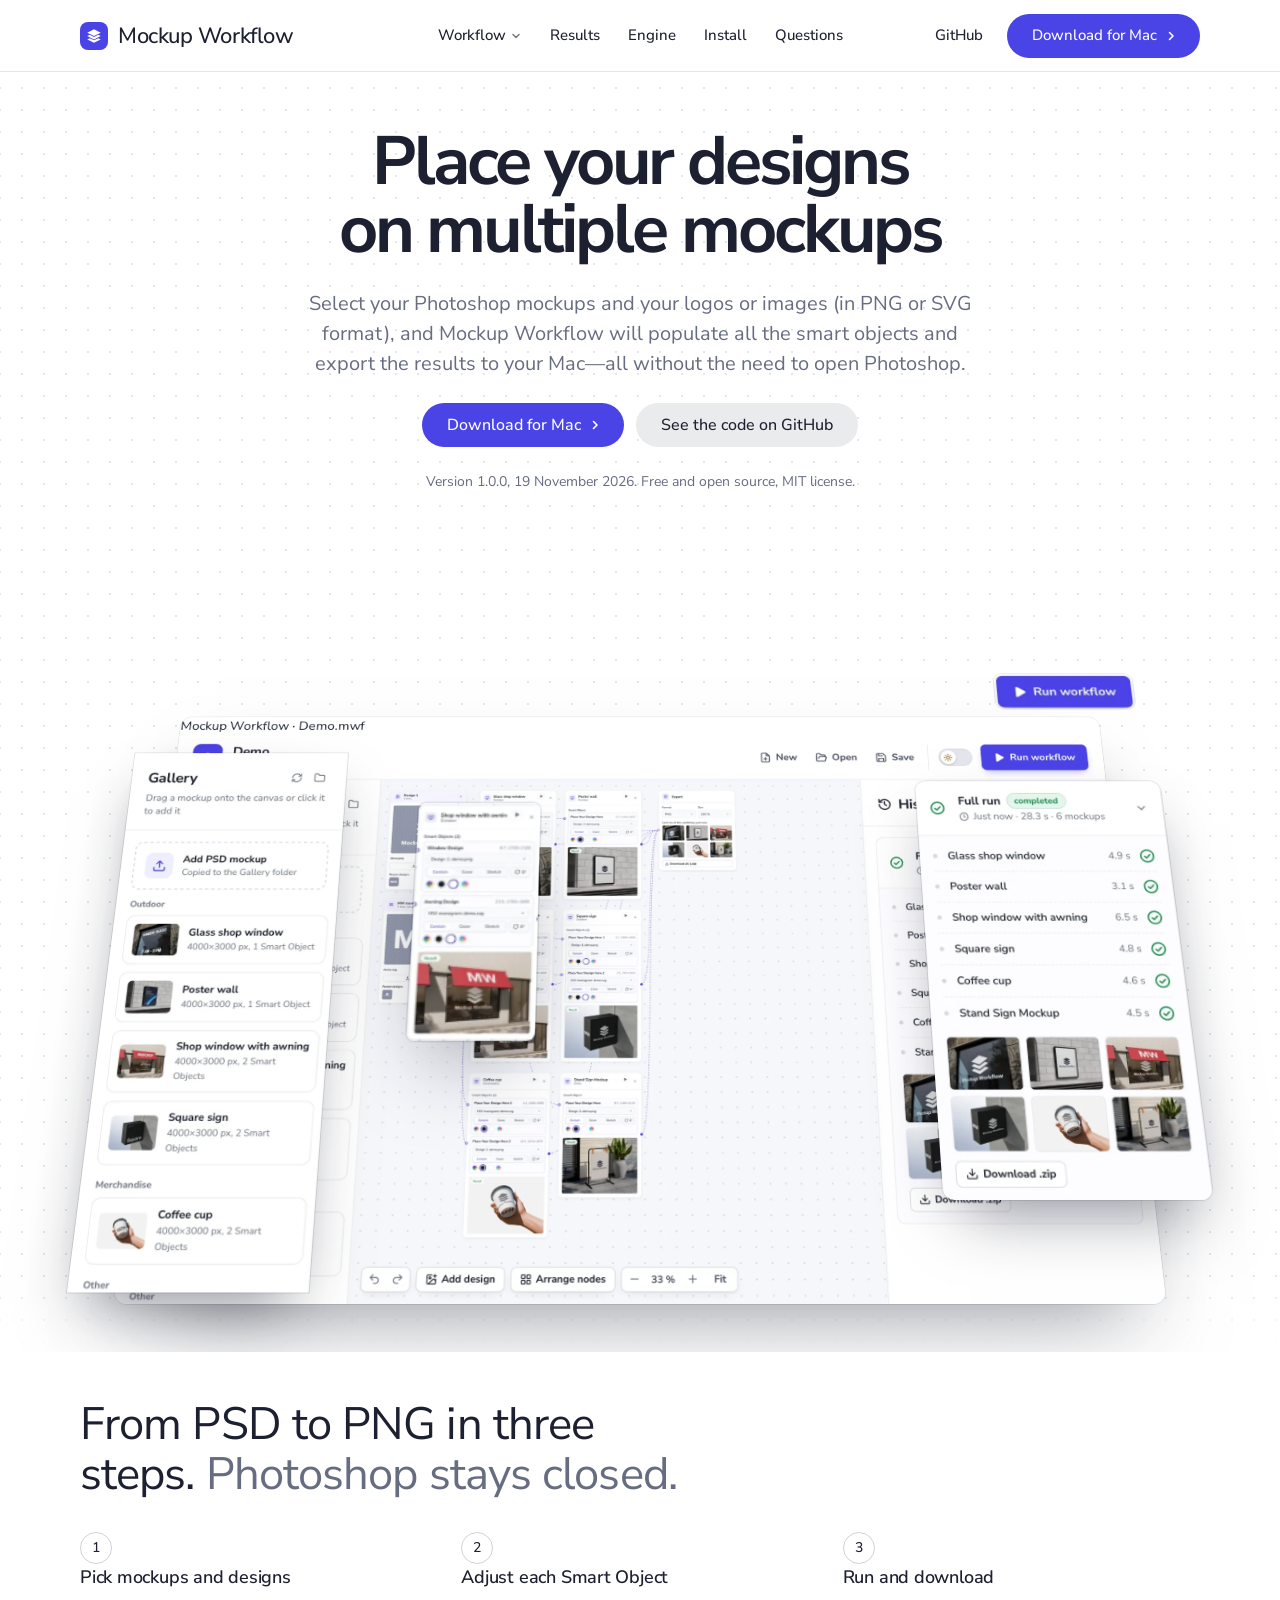
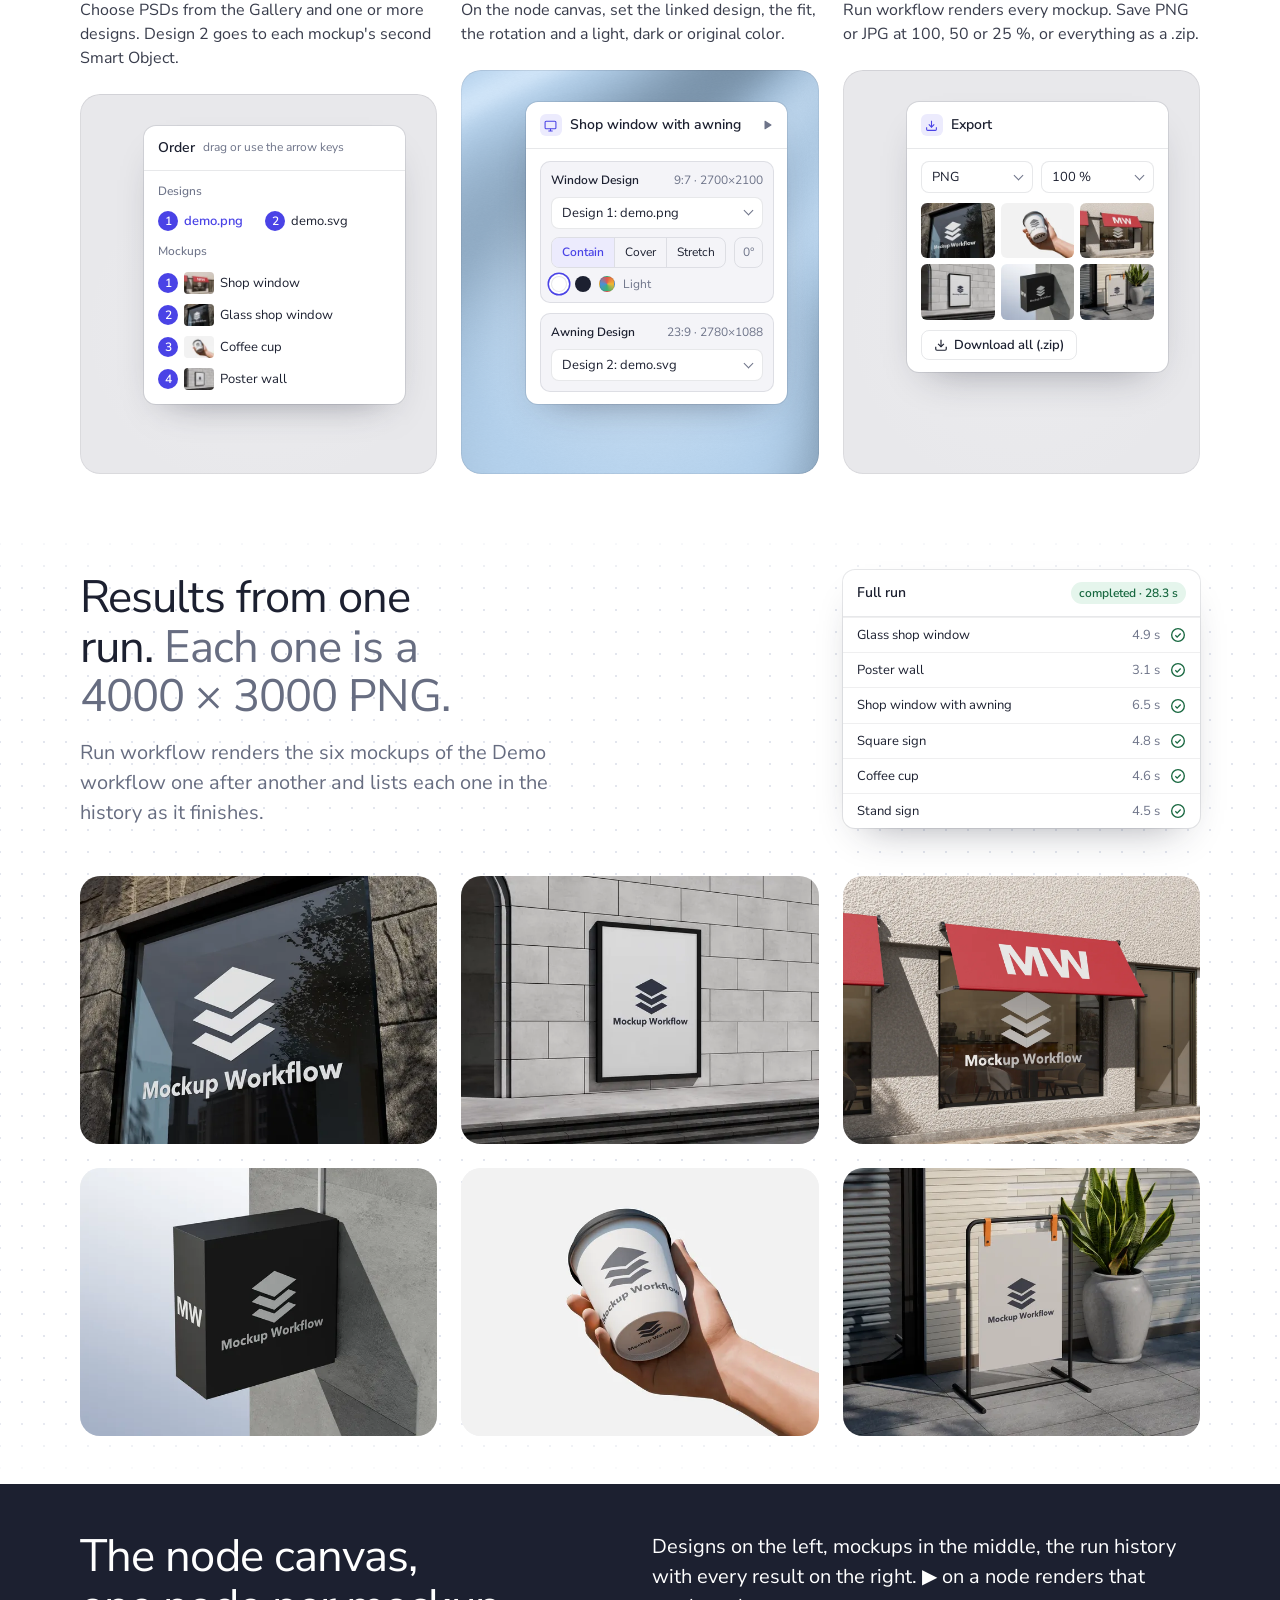
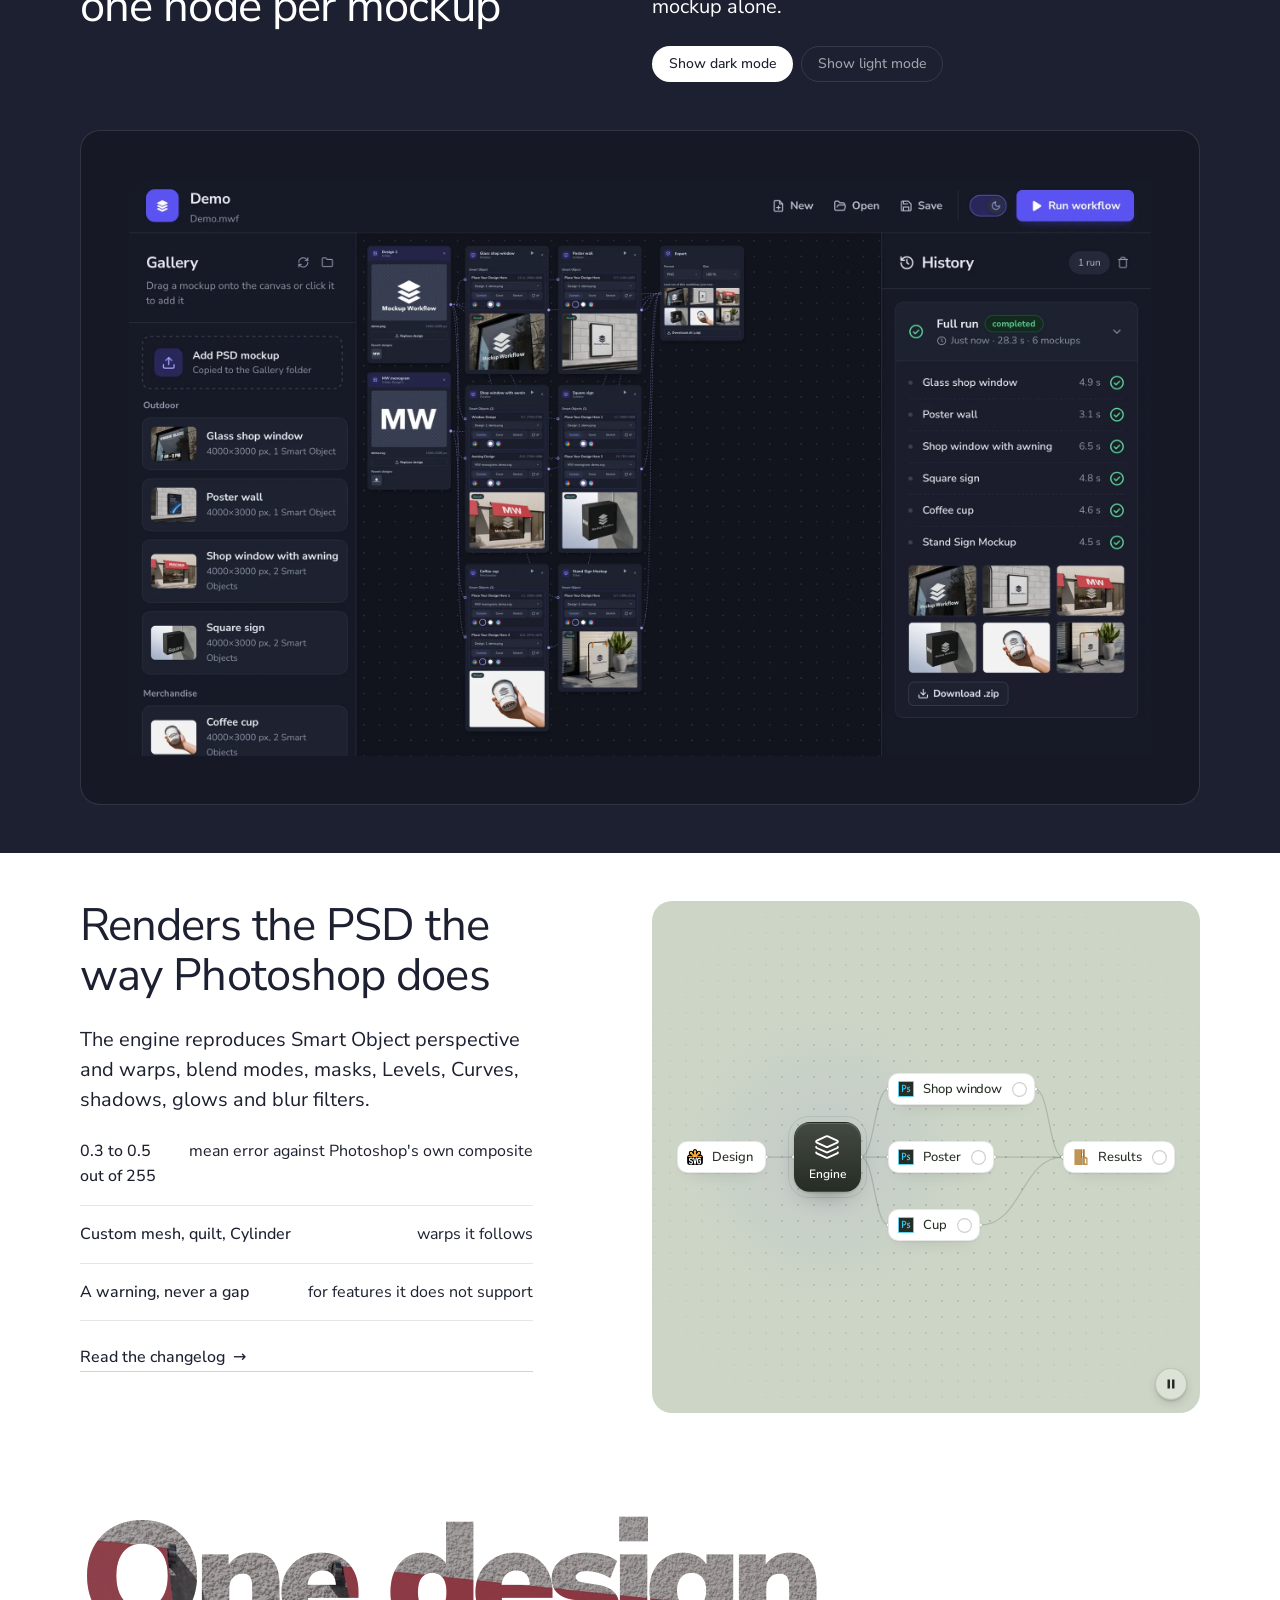
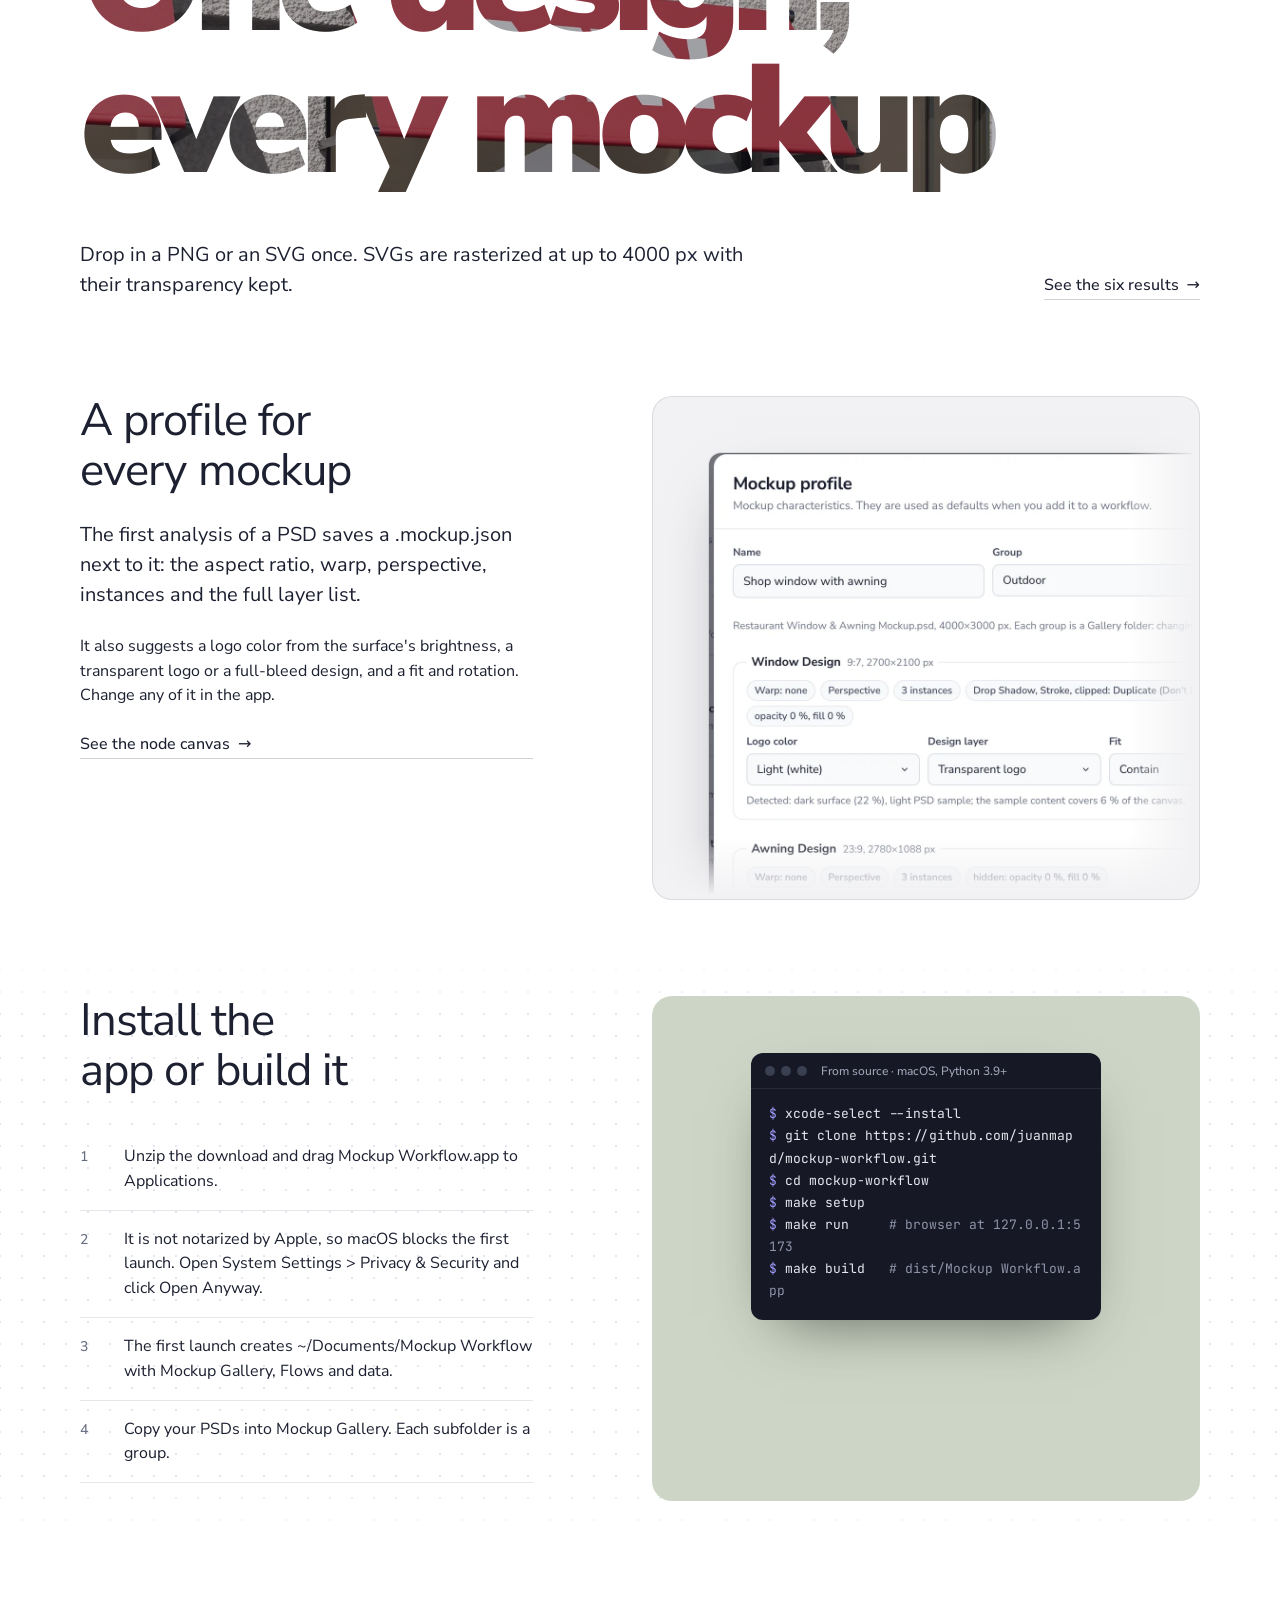
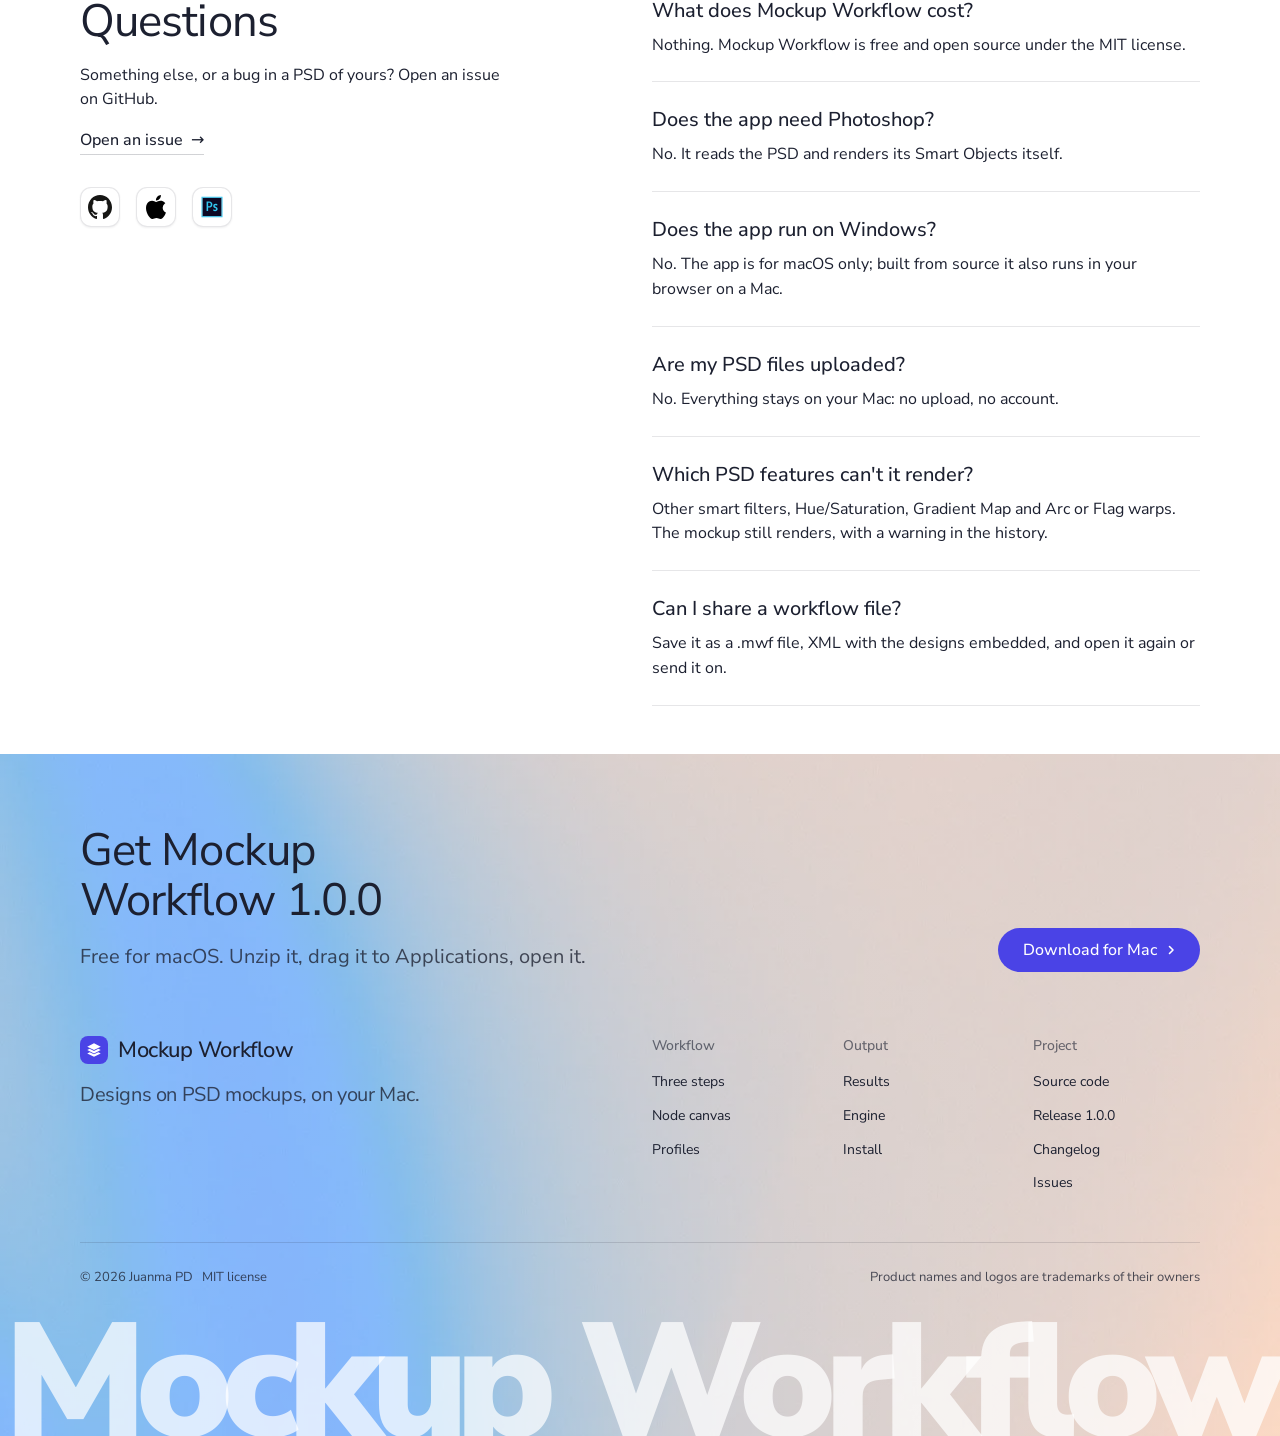
==== commit 0aa256ec: "Redesign the project page - Hero: the main window with the Demo flow open; its panels lift off the  " ====
--- a/site/index.html
+++ b/site/index.html
@@ -22,7 +22,7 @@
 <meta name="page-type" content="software">
 <link rel="preconnect" href="https://fonts.googleapis.com">
 <link rel="preconnect" href="https://fonts.gstatic.com" crossorigin>
-<link href="https://fonts.googleapis.com/css2?family=Nunito+Sans:opsz,wght@6..12,400..600&family=JetBrains+Mono:wght@400..500&display=swap" rel="stylesheet">
+<link href="https://fonts.googleapis.com/css2?family=Nunito+Sans:opsz,wght@6..12,400..900&family=JetBrains+Mono:wght@400..500&display=swap" rel="stylesheet">
 <link rel="stylesheet" href="assets/system.css">
 <link rel="stylesheet" href="assets/ui/cards.css">
 <link rel="stylesheet" href="assets/motion/motion.css">
@@ -51,7 +51,6 @@
 <script>document.documentElement.classList.add('mo-js');setTimeout(()=>document.documentElement.classList.add('mo-safe'),2500)</script>
 <link rel="modulepreload" href="assets/moments/moments.js">
 <link rel="modulepreload" href="assets/moments/lib.js">
-<link rel="modulepreload" href="assets/moments/liquid-hover/moment.js">
 <link rel="modulepreload" href="assets/moments/giant-type-pass/moment.js">
 <style>
 /* the logo: the app's three stacked layers on its indigo tile */
@@ -95,12 +94,7 @@
 .mw-btn { display: inline-flex; align-items: center; gap: 6px; height: 30px; padding: 0 12px; border: 1px solid var(--mw-line); border-radius: 8px; font-size: 13px; font-weight: 600; width: fit-content; }
 .mw-btn svg { width: 14px; height: 14px; }
 
-/* the hero: the New workflow dialog in a Mac window, cut by the frame; the run history card over it */
-.mw-win { background: #fff; border-radius: 12px; overflow: hidden; box-shadow: 0 0 0 1px rgb(28 32 48 / .1), 0 30px 70px -30px rgb(28 32 48 / .5); }
-.mw-win__bar { display: flex; align-items: center; gap: 10px; height: 38px; padding: 0 14px; border-bottom: 1px solid rgb(28 32 48 / .08); font: 500 13px/1 "Nunito Sans", sans-serif; color: #5d6274; }
-.mw-win__dots { display: flex; gap: 6px; } .mw-win__dots i { width: 10px; height: 10px; border-radius: 50%; background: #dcdfe6; }
-.mw-win img { display: block; width: 100%; height: auto; }
-.hero__art > .ly-piece--note { left: var(--s-6); bottom: var(--s-6); width: 300px; z-index: 2; }
+/* the full run card (now in #results) */
 .mw-run { padding: 0; }
 .mw-run .mw-ui__head .mw-ok-chip { margin-left: auto; }
 .mw-ok-chip { display: inline-flex; align-items: center; height: 22px; padding: 0 8px; border-radius: 99px; background: #e5f5ec; color: #17673f; font-size: 12px; font-weight: 600; }
@@ -108,7 +102,6 @@
 .mw-line:first-of-type { border-top: 0; }
 .mw-line span { flex: 1; } .mw-line em { font-style: normal; color: #6e7489; }
 .mw-line svg { width: 16px; height: 16px; color: #17673f; flex: none; }
-@media (max-width: 1023px) { .hero__art > .ly-piece--note { left: var(--s-4); bottom: var(--s-4); width: 270px; } }
 
 /* steps: one panel height for the three cards */
 #how .panel { --p-h: 380px; }
@@ -117,9 +110,9 @@
 
 /* results: three results in one row on the page's columns */
 .wall { margin-top: var(--s-7); }
-.wall > figure { margin: 0; position: relative; overflow: hidden; border-radius: var(--r-lg); aspect-ratio: 5 / 6; background: var(--surface); }
+.wall > figure { margin: 0; position: relative; overflow: hidden; border-radius: var(--r-lg); aspect-ratio: 4 / 3; background: var(--surface); }
 .wall > figure > img { position: absolute; inset: 0; width: 100%; height: 100%; object-fit: cover; }
-@media (min-width: 640px) and (max-width: 1023px) { .wall.grid > figure { grid-column: auto / span 6; aspect-ratio: 4 / 3; } .wall.grid > figure:first-child { grid-column: 1 / -1; aspect-ratio: 16 / 9; } }
+@media (min-width: 640px) and (max-width: 1023px) { .wall.grid > figure { grid-column: auto / span 6; aspect-ratio: 4 / 3; } }
 @media (max-width: 639px) { .wall { row-gap: var(--s-3); } .wall > figure { aspect-ratio: 4 / 3; } }
 
 /* the canvas: the app's own screenshot across the wrap, cut by the frame's foot */
@@ -145,7 +138,6 @@
 .mw-steps li::before { content: counter(s); font: 500 var(--t-small)/1.9 var(--font-text); color: var(--muted); }
 .mw-steps code, .faq code { font: 400 .92em var(--font-mono); }
 
-.close__word { font-size: clamp(40px, 9.4vw, 136px); line-height: 1.05; padding-top: .06em; }
 @media (max-width: 1023px) { .mw-facts > li { display: grid; gap: 2px; justify-items: start; } .mw-facts .rows__value { text-align: left; } }
 .mw-icons { display: flex; gap: var(--s-4); margin-top: var(--s-6); }
 #engine .frame, #install .frame, #profiles .frame { --ratio: 92%; }
@@ -153,9 +145,84 @@
 #design .mo-gt__row { margin-top: var(--s-9); }
 @media (min-width: 640px) and (max-width: 1023px) { #design .mo-gt__type { font-size: 17.5vw; } }
 @media (max-width: 639px) { .nav__bar .nav__logo .mw-name { position: absolute; width: 1px; height: 1px; overflow: hidden; clip: rect(0 0 0 0); white-space: nowrap; } }
-@media (min-width: 640px) and (max-width: 1279px) { #how { --h: 2; } }
 @media (min-width: 1280px) and (max-height: 800px) { #how .panel { --p-h: 268px; } }
-@media (max-width: 639px) { .close__word { font-size: clamp(30px, 10.4vw, 44px); } }
+
+/* ------------------------------------------------ the page's rhythm: fixed spacing, never the window's height */
+:root { --sp: 48px; }
+@media (max-width: 639px) { :root { --sp: 36px; } }
+:root main > :is(section, .section), :root footer.closing {
+  height: auto; min-height: 0; padding: var(--sp) 0;
+}
+:root main > :is(section, .section) > .wrap, :root footer.closing > .wrap { height: auto; }
+:root main > section > .wrap > .fill { flex: none; }
+main > .section .section-head { margin-bottom: var(--s-6); }
+#canvas .mw-shot { aspect-ratio: 2400 / 1447; }
+@media (max-width: 639px) { #canvas .mw-shot { aspect-ratio: 4 / 3; } }
+#engine .frame, #install .frame, #profiles .frame { min-height: 460px; }
+@media (max-width: 1023px) { #engine .frame, #install .frame, #profiles .frame { min-height: 380px; margin-top: var(--s-6); } }
+
+/* ------------------------------------------------ the app's canvas dots as a ground */
+.dots::before { content: ""; position: absolute; inset: 0; z-index: 0; pointer-events: none;
+  background-image: radial-gradient(#e3e6ee 1.2px, transparent 1.3px); background-size: 22px 22px; background-position: 11px 11px;
+  -webkit-mask-image: linear-gradient(transparent, #000 72px, #000 calc(100% - 72px), transparent);
+          mask-image: linear-gradient(transparent, #000 72px, #000 calc(100% - 72px), transparent); }
+
+/* ------------------------------------------------ hero: the main window with a flow open; its panels lift
+   off the window and settle into it as the page scrolls (--p 0 to 1, set by the script at the foot) */
+:root main > .hero.mw-hero { height: auto; min-height: 0; padding: calc(var(--nav) + 56px) 0 var(--sp); overflow: clip; }
+.mw-hero > .wrap { display: block; height: auto; }
+.mw-hero__text { position: relative; z-index: 2; max-width: 820px; margin: 0 auto; text-align: center; display: grid; justify-items: center; gap: var(--s-5); }
+.mw-hero__text h1 { font-size: clamp(40px, 4.4vw + 12px, 80px); font-weight: 700; letter-spacing: -0.045em; line-height: 1; text-wrap: balance; }
+.mw-hero__text .hero__lead { max-width: 58ch; font-size: var(--t-lead); color: var(--muted); }
+.mw-hero__text .btn-row { justify-content: center; }
+.mw-hero__text .hero__proof { font-size: var(--t-small); color: var(--muted); }
+.mw-stage { --p: 0; position: relative; z-index: 1; margin-top: var(--s-8); perspective: 1800px; perspective-origin: 50% 30%; }
+.mw-tilt { transform-origin: 50% 100%; transform-style: preserve-3d;
+  transform: rotateX(calc((1 - var(--p)) * var(--tilt, 24deg))) scale(calc(.94 + var(--p) * .06)); will-change: transform; }
+.mw-app { background: #fff; border-radius: 14px; box-shadow: 0 0 0 1px rgb(28 32 48 / .1), 0 40px 90px -40px rgb(28 32 48 / .55); transform-style: preserve-3d; }
+.mw-app .mw-win__bar { border-radius: 14px 14px 0 0; background: #fff; }
+.mw-app__screen { position: relative; transform-style: preserve-3d; }
+.mw-app__screen > img:first-child { display: block; width: 100%; height: auto; border-radius: 0 0 14px 14px; }
+.mw-layer { position: absolute; left: var(--x); top: var(--y); width: var(--w); height: auto; max-width: none; border-radius: var(--r, 10px);
+  --q: calc(1 - var(--p));
+  transform: translate3d(calc(var(--q) * var(--dx)), calc(var(--q) * var(--dy)), calc(var(--q) * var(--dz))) scale(calc(1 + var(--q) * var(--ds, 0)));
+  box-shadow: 0 0 0 1px rgb(28 32 48 / calc(var(--q) * .12)), 0 calc(var(--q) * 30px) calc(var(--q) * 60px) -20px rgb(28 32 48 / calc(var(--q) * .5));
+  will-change: transform; }
+.mw-layer--gallery { --x: 0%; --y: 8.85%; --w: 22.17%; --r: 0; --dx: -28px; --dy: 0px; --dz: 70px; }
+.mw-layer--node { --x: 32.83%; --y: 33.17%; --w: 8.17%; --r: 6px; --dx: -30px; --dy: -20px; --dz: 150px; --ds: .45; }
+.mw-layer--history { --x: 75%; --y: 20.04%; --w: 23.75%; --r: 12px; --dx: 36px; --dy: -10px; --dz: 110px; --ds: .04; }
+.mw-layer--run { --x: 86.67%; --y: 1.52%; --w: 11.83%; --r: 8px; --dx: 8px; --dy: -16px; --dz: 130px; --ds: .2; }
+@media (max-width: 639px) {
+  :root main > .hero.mw-hero { padding-top: calc(var(--nav) + 32px); }
+  .mw-hero__text { text-align: left; justify-items: start; }
+  .mw-hero__text .btn-row { justify-content: flex-start; }
+  .mw-stage { margin-top: var(--s-6); margin-inline: calc(-1 * var(--gut)); overflow: hidden; padding-left: var(--gut); }
+  .mw-app { width: 760px; }
+  .mw-tilt { --tilt: 12deg; }
+}
+@media (prefers-reduced-motion: reduce) { .mw-stage { --p: 1 !important; } }
+
+/* ------------------------------------------------ results head with the full run */
+.mw-results-head { align-items: end; }
+.mw-results-head h2 { max-width: 18ch; }
+.mw-results-head .t-lead { margin-top: var(--s-4); max-width: 44ch; color: var(--muted); }
+.mw-run { width: 100%; }
+
+/* ------------------------------------------------ the statement: heavy and tight */
+#design .mo-gt__type { font-weight: 900; letter-spacing: -0.065em; line-height: .92; padding-right: .06em; }
+#design .mo-gt__row { margin-top: var(--s-7); }
+
+/* ------------------------------------------------ footer: the gradient ground with the name across it */
+footer.closing.mw-foot { position: relative; overflow: hidden; isolation: isolate;
+  background: linear-gradient(rgb(255 255 255 / .5), rgb(255 255 255 / .5)), url("img/footer-ground.webp") center / cover no-repeat, #e2d0c8;
+  padding: calc(var(--sp) + 24px) 0 calc(var(--sp) + var(--word-h, 12vw) * .62); color: var(--p-ink); }
+.mw-foot .closing__cta { gap: 0; }
+.mw-foot .footer__legal { border-top-color: rgb(28 32 48 / .14); }
+.mw-foot .t-lead, .mw-foot .footer__lede, .mw-foot .footer__legal { color: rgb(28 32 48 / .78); }
+.mw-foot .footer__col h3 { color: rgb(28 32 48 / .62); }
+.mw-foot__word { position: absolute; z-index: -1; left: 0; right: 0; bottom: 0; margin: 0; pointer-events: none; user-select: none;
+  font: 900 15.2vw/.78 var(--font-display); letter-spacing: -0.07em; white-space: nowrap; text-align: center;
+  color: rgb(255 255 255 / .72); transform: translateY(.06em); }
 </style>
 </head>
 <body>
@@ -164,7 +231,8 @@
      mark wordmark (the client's own logo replaces it), ground sage, effect fluted-glass (the hero frame, held still),
      card ground silk-folds (the three steps panels), grounds none
      palette: start.mjs brand, the client's own indigo #4a43e6 on white with ink #1c2030 (the app's colors)
-     moments: liquid-hover in #results (the pointer moves the water over a real render: the results are the product),
+     hero: the main window tilted with its panels lifted, settling on scroll; full run card in #results; canvas dots as a ground
+     moments:
               giant-type-pass in #design (the statement, one real result passing through the letters) -->
 <header class="nav nav--centre">
   <div class="wrap nav__bar">
@@ -205,31 +273,33 @@
 </header>
 
 <main id="top">
-  <section class="hero hero--collage" data-enter aria-labelledby="hero-h">
-    <div class="wrap"><div class="hero-text grid hero__grid">
-      <div class="hero__text span-5">
-        <h1 id="hero-h">Mac app that puts designs on PSD mockups</h1>
-        <p class="hero__lead">Pick the Photoshop mockups and a logo, PNG or SVG. Mockup Workflow fills every Smart Object and exports the results, without opening Photoshop.</p>
+  <section class="hero mw-hero dots" data-enter aria-labelledby="hero-h">
+    <div class="wrap">
+      <div class="mw-hero__text">
+        <h1 id="hero-h">Place your designs on multiple mockups</h1>
+        <p class="hero__lead">Select your Photoshop mockups and your logos or images (in PNG or SVG format), and Mockup Workflow will populate all the smart objects and export the results to your Mac—all without the need to open Photoshop.</p>
         <div class="btn-row"><a class="btn btn--primary" href="https://github.com/juanmapd/mockup-workflow/releases/download/v1.0.0/Mockup-Workflow-1.0.0-macOS.zip">Download for Mac<svg class="m-arrow" viewBox="0 0 12 12" aria-hidden="true"><path class="m-arrow__stem" d="M1 6h8"/><path class="m-arrow__head" d="M4.5 2.5 8 6l-3.5 3.5"/></svg></a><a class="btn btn--secondary" href="https://github.com/juanmapd/mockup-workflow">See the code on GitHub</a></div>
         <p class="hero__proof">Version 1.0.0, 19 November 2026. Free and open source, MIT license.</p>
       </div>
-      <div class="hero__art span-6 start-7" data-fx="fluted-glass" data-fx-seed="43" data-fx-palette='{"bg":"#cdd6c6","surface":"#dce3d6","ink":"#262d24","accent":"#6c8e63"}' data-fx-params='{"speed":0,"calmX":0.3,"calmY":0.75}' role="img" aria-label="Mockup Workflow's New workflow dialog with demo.png chosen and four mockups in order, and a finished run of six mockups in 28.3 seconds">
-        <!-- CLIENT FILE screenshot: img/new-workflow.webp (the New workflow dialog, from the app at 2x) -->
-        <div class="ly-piece ly-piece--main mw-win" aria-hidden="true">
-          <div class="mw-win__bar"><span class="mw-win__dots"><i></i><i></i><i></i></span><span>Mockup Workflow · New workflow</span></div>
-          <img src="img/new-workflow.webp" alt="" width="1300" height="1359" fetchpriority="high">
-        </div>
-        <div class="ly-piece ly-piece--note mw-ui mw-run" aria-hidden="true" data-ly-steps="700">
-          <div class="mw-ui__head"><b>Full run</b><span class="mw-ok-chip" data-step data-step-at="4">completed</span></div>
-          <div class="mw-line" data-step><span>Glass shop window</span><em>4.9 s</em><svg viewBox="0 0 24 24" fill="none" stroke="currentColor" stroke-width="2"><circle cx="12" cy="12" r="9.5"/><path d="m8 12.5 2.7 2.7L16 9.8"/></svg></div>
-          <div class="mw-line" data-step><span>Poster wall</span><em>3.1 s</em><svg viewBox="0 0 24 24" fill="none" stroke="currentColor" stroke-width="2"><circle cx="12" cy="12" r="9.5"/><path d="m8 12.5 2.7 2.7L16 9.8"/></svg></div>
-          <div class="mw-line" data-step><span>6 mockups</span><em>28.3 s</em><svg viewBox="0 0 24 24" fill="none" stroke="currentColor" stroke-width="2"><circle cx="12" cy="12" r="9.5"/><path d="m8 12.5 2.7 2.7L16 9.8"/></svg></div>
-        </div>
-      </div>
-    </div></div>
-  </section>
-
-  <section class="section" id="how" style="--hm: 2" aria-labelledby="how-h">
+      <div class="mw-stage" role="img" aria-label="Mockup Workflow's main window with the Demo workflow open: the Gallery of PSD mockups, the node canvas with two designs linked to six mockups, and the history of a full run with its six results">
+        <!-- CLIENT FILE screenshot: img/canvas-light.webp; the lifted panels are crops of it (img/hero-*.webp) -->
+        <div class="mw-tilt">
+          <div class="mw-app" aria-hidden="true">
+            <div class="mw-win__bar"><span class="mw-win__dots"><i></i><i></i><i></i></span><span>Mockup Workflow · Demo.mwf</span></div>
+            <div class="mw-app__screen">
+              <img src="img/canvas-light-1200.webp" srcset="img/canvas-light-1200.webp 1200w, img/canvas-light.webp 2400w" sizes="(max-width: 639px) 760px, min(1280px, 100vw)" alt="" width="2400" height="1447" fetchpriority="high">
+              <img class="mw-layer mw-layer--gallery" src="img/hero-gallery.webp" alt="" width="532" height="1318">
+              <img class="mw-layer mw-layer--node" src="img/hero-node.webp" alt="" width="196" height="400">
+              <img class="mw-layer mw-layer--history" src="img/hero-history.webp" alt="" width="570" height="974">
+              <img class="mw-layer mw-layer--run" src="img/hero-run.webp" alt="" width="284" height="80">
+            </div>
+          </div>
+        </div>
+      </div>
+    </div>
+  </section>
+
+  <section class="section" id="how" aria-labelledby="how-h">
     <div class="wrap">
       <div class="section-head">
         <h2 id="how-h">From PSD to PNG in three steps. <span class="muted">Photoshop stays closed.</span></h2>
@@ -306,18 +376,31 @@
     </div>
   </section>
 
-  <section class="section" id="results" aria-labelledby="results-h">
-    <div class="wrap">
-      <div class="section-head">
-        <h2 id="results-h">Results from one run. <span class="muted">Each one is a 4000 × 3000 PNG.</span></h2>
+  <section class="section dots" id="results" aria-labelledby="results-h">
+    <div class="wrap">
+      <div class="grid mw-results-head">
+        <div class="span-7">
+          <h2 id="results-h">Results from one run. <span class="muted">Each one is a 4000 × 3000 PNG.</span></h2>
+          <p class="t-lead">Run workflow renders the six mockups of the Demo workflow one after another and lists each one in the history as it finishes.</p>
+        </div>
+        <div class="span-4 start-9 mw-ui mw-run" aria-hidden="true" data-ly-steps="700">
+          <div class="mw-ui__head"><b>Full run</b><span class="mw-ok-chip" data-step data-step-at="6">completed · 28.3 s</span></div>
+          <div class="mw-line" data-step><span>Glass shop window</span><em>4.9 s</em><svg viewBox="0 0 24 24" fill="none" stroke="currentColor" stroke-width="2"><circle cx="12" cy="12" r="9.5"/><path d="m8 12.5 2.7 2.7L16 9.8"/></svg></div>
+          <div class="mw-line" data-step><span>Poster wall</span><em>3.1 s</em><svg viewBox="0 0 24 24" fill="none" stroke="currentColor" stroke-width="2"><circle cx="12" cy="12" r="9.5"/><path d="m8 12.5 2.7 2.7L16 9.8"/></svg></div>
+          <div class="mw-line" data-step><span>Shop window with awning</span><em>6.5 s</em><svg viewBox="0 0 24 24" fill="none" stroke="currentColor" stroke-width="2"><circle cx="12" cy="12" r="9.5"/><path d="m8 12.5 2.7 2.7L16 9.8"/></svg></div>
+          <div class="mw-line" data-step><span>Square sign</span><em>4.8 s</em><svg viewBox="0 0 24 24" fill="none" stroke="currentColor" stroke-width="2"><circle cx="12" cy="12" r="9.5"/><path d="m8 12.5 2.7 2.7L16 9.8"/></svg></div>
+          <div class="mw-line" data-step><span>Coffee cup</span><em>4.6 s</em><svg viewBox="0 0 24 24" fill="none" stroke="currentColor" stroke-width="2"><circle cx="12" cy="12" r="9.5"/><path d="m8 12.5 2.7 2.7L16 9.8"/></svg></div>
+          <div class="mw-line" data-step><span>Stand sign</span><em>4.5 s</em><svg viewBox="0 0 24 24" fill="none" stroke="currentColor" stroke-width="2"><circle cx="12" cy="12" r="9.5"/><path d="m8 12.5 2.7 2.7L16 9.8"/></svg></div>
+        </div>
       </div>
       <div class="wall grid">
-        <!-- CLIENT FILE results: img/*.webp, real composites rendered by the app from the Demo workflow -->
-        <figure class="span-4 mo-lq" data-moment="liquid-hover" data-moment-opts='{"strength": 0.7}'>
-          <img src="img/glass-shop-window-1280.webp" srcset="img/glass-shop-window-640.webp 640w, img/glass-shop-window-1280.webp 1280w" sizes="(max-width: 639px) 342px, 700px" alt="A glass shop window in a stone wall carrying the Mockup Workflow logo in white" width="1280" height="960" loading="lazy" style="object-position: 30% 50%">
-        </figure>
-        <figure class="span-4"><img src="img/poster-wall-640.webp" srcset="img/poster-wall-640.webp 640w, img/poster-wall-1280.webp 1280w" sizes="(max-width: 639px) 342px, 700px" alt="A poster frame on a stone wall holding the Mockup Workflow logo" width="640" height="480" loading="lazy" style="object-position: 38% 50%"></figure>
-        <figure class="span-4"><img src="img/stand-sign-640.webp" srcset="img/stand-sign-640.webp 640w, img/stand-sign-1280.webp 1280w" sizes="(max-width: 639px) 342px, 700px" alt="A hanging stand sign beside a plant with the Mockup Workflow logo" width="640" height="480" loading="lazy" style="object-position: 55% 50%"></figure>
+        <!-- CLIENT FILE results: img/*.webp, real composites rendered by the app -->
+        <figure class="span-4"><img src="img/glass-shop-window-640.webp" srcset="img/glass-shop-window-640.webp 640w, img/glass-shop-window-1280.webp 1280w" sizes="(max-width: 639px) 342px, (max-width: 1023px) 50vw, 420px" alt="A glass shop window in a stone wall carrying the Mockup Workflow logo in white" width="640" height="480" loading="lazy" style="object-position: 30% 50%"></figure>
+        <figure class="span-4"><img src="img/poster-wall-640.webp" srcset="img/poster-wall-640.webp 640w, img/poster-wall-1280.webp 1280w" sizes="(max-width: 639px) 342px, (max-width: 1023px) 50vw, 420px" alt="A poster frame on a stone wall holding the Mockup Workflow logo" width="640" height="480" loading="lazy" style="object-position: 38% 50%"></figure>
+        <figure class="span-4"><img src="img/shop-window-awning-640.webp" srcset="img/shop-window-awning-640.webp 640w, img/shop-window-awning-1280.webp 1280w" sizes="(max-width: 639px) 342px, (max-width: 1023px) 50vw, 420px" alt="A restaurant window with a red awning printed with the MW monogram and the logo on the glass" width="640" height="480" loading="lazy" style="object-position: 50% 50%"></figure>
+        <figure class="span-4"><img src="img/square-sign-640.webp" srcset="img/square-sign-640.webp 640w, img/square-sign-1280.webp 1280w" sizes="(max-width: 639px) 342px, (max-width: 1023px) 50vw, 420px" alt="A black square sign on a concrete wall with the logo on its face and the MW monogram on its side" width="640" height="480" loading="lazy" style="object-position: 50% 50%"></figure>
+        <figure class="span-4"><img src="img/coffee-cup-640.webp" srcset="img/coffee-cup-640.webp 640w, img/coffee-cup-1280.webp 1280w" sizes="(max-width: 639px) 342px, (max-width: 1023px) 50vw, 420px" alt="A hand holding a paper coffee cup printed with the Mockup Workflow logo" width="640" height="480" loading="lazy" style="object-position: 50% 50%"></figure>
+        <figure class="span-4"><img src="img/stand-sign-640.webp" srcset="img/stand-sign-640.webp 640w, img/stand-sign-1280.webp 1280w" sizes="(max-width: 639px) 342px, (max-width: 1023px) 50vw, 420px" alt="A hanging stand sign beside a plant with the Mockup Workflow logo" width="640" height="480" loading="lazy" style="object-position: 55% 50%"></figure>
       </div>
     </div>
   </section>
@@ -388,7 +471,7 @@
     </div>
   </section>
 
-  <section class="section" id="install" aria-labelledby="install-h">
+  <section class="section dots" id="install" aria-labelledby="install-h">
     <div class="wrap">
       <div class="grid">
         <div class="span-5">
@@ -443,14 +526,13 @@
   </section>
 </main>
 
-<footer class="footer closing" id="contact" aria-labelledby="close-h">
+<footer class="footer closing mw-foot" id="contact" aria-labelledby="close-h">
   <div class="wrap">
-    <div class="closing__cta close--word">
+    <div class="closing__cta">
       <div class="section-head--split">
         <div><h2 id="close-h">Get Mockup Workflow 1.0.0</h2><p class="t-lead">Free for macOS. Unzip it, drag it to Applications, open it.</p></div>
         <a class="btn btn--primary" href="https://github.com/juanmapd/mockup-workflow/releases/download/v1.0.0/Mockup-Workflow-1.0.0-macOS.zip">Download for Mac<svg class="m-arrow" viewBox="0 0 12 12" aria-hidden="true"><path class="m-arrow__stem" d="M1 6h8"/><path class="m-arrow__head" d="M4.5 2.5 8 6l-3.5 3.5"/></svg></a>
       </div>
-      <p class="close__word" aria-hidden="true">Mockup Workflow</p>
     </div>
     <div class="closing__links">
       <div class="grid">
@@ -469,11 +551,34 @@
       </div>
     </div>
   </div>
+  <p class="mw-foot__word" aria-hidden="true">Mockup Workflow</p>
 </footer>
 
 <script type="module" src="assets/system.js"></script>
 <script type="module" src="assets/motion/motion.js"></script>
 <script type="module" src="assets/layout/layout.js"></script>
 <script type="module" src="assets/diagrams/mount.js"></script>
+<script>
+/* hero: the window tilts back and its panels float above it; scrolling to the window's top lays it flat
+   and drops each panel into its place in the window (--p 0 to 1) */
+(() => {
+  const stage = document.querySelector('.mw-stage');
+  if (!stage || matchMedia('(prefers-reduced-motion: reduce)').matches) return;
+  let raf = 0;
+  const run = () => { raf = 0;
+    const p = Math.min(1, Math.max(0, scrollY / Math.max(420, stage.offsetTop * .9)));
+    stage.style.setProperty('--p', (1 - Math.pow(1 - p, 2)).toFixed(4)); };
+  addEventListener('scroll', () => { raf ||= requestAnimationFrame(run); }, { passive: true });
+  addEventListener('resize', run); run();
+})();
+/* footer: the name set exactly across the page */
+(() => {
+  const w = document.querySelector('.mw-foot__word'); if (!w) return;
+  const fit = () => { w.style.fontSize = '100px'; w.style.width = 'max-content';
+    const k = w.parentElement.clientWidth / w.getBoundingClientRect().width; w.style.width = '';
+    w.style.fontSize = (100 * k * .995) + 'px'; w.parentElement.style.setProperty('--word-h', (100 * k) + 'px'); };
+  (document.fonts ? document.fonts.ready : Promise.resolve()).then(fit); addEventListener('resize', fit);
+})();
+</script>
 </body>
 </html>
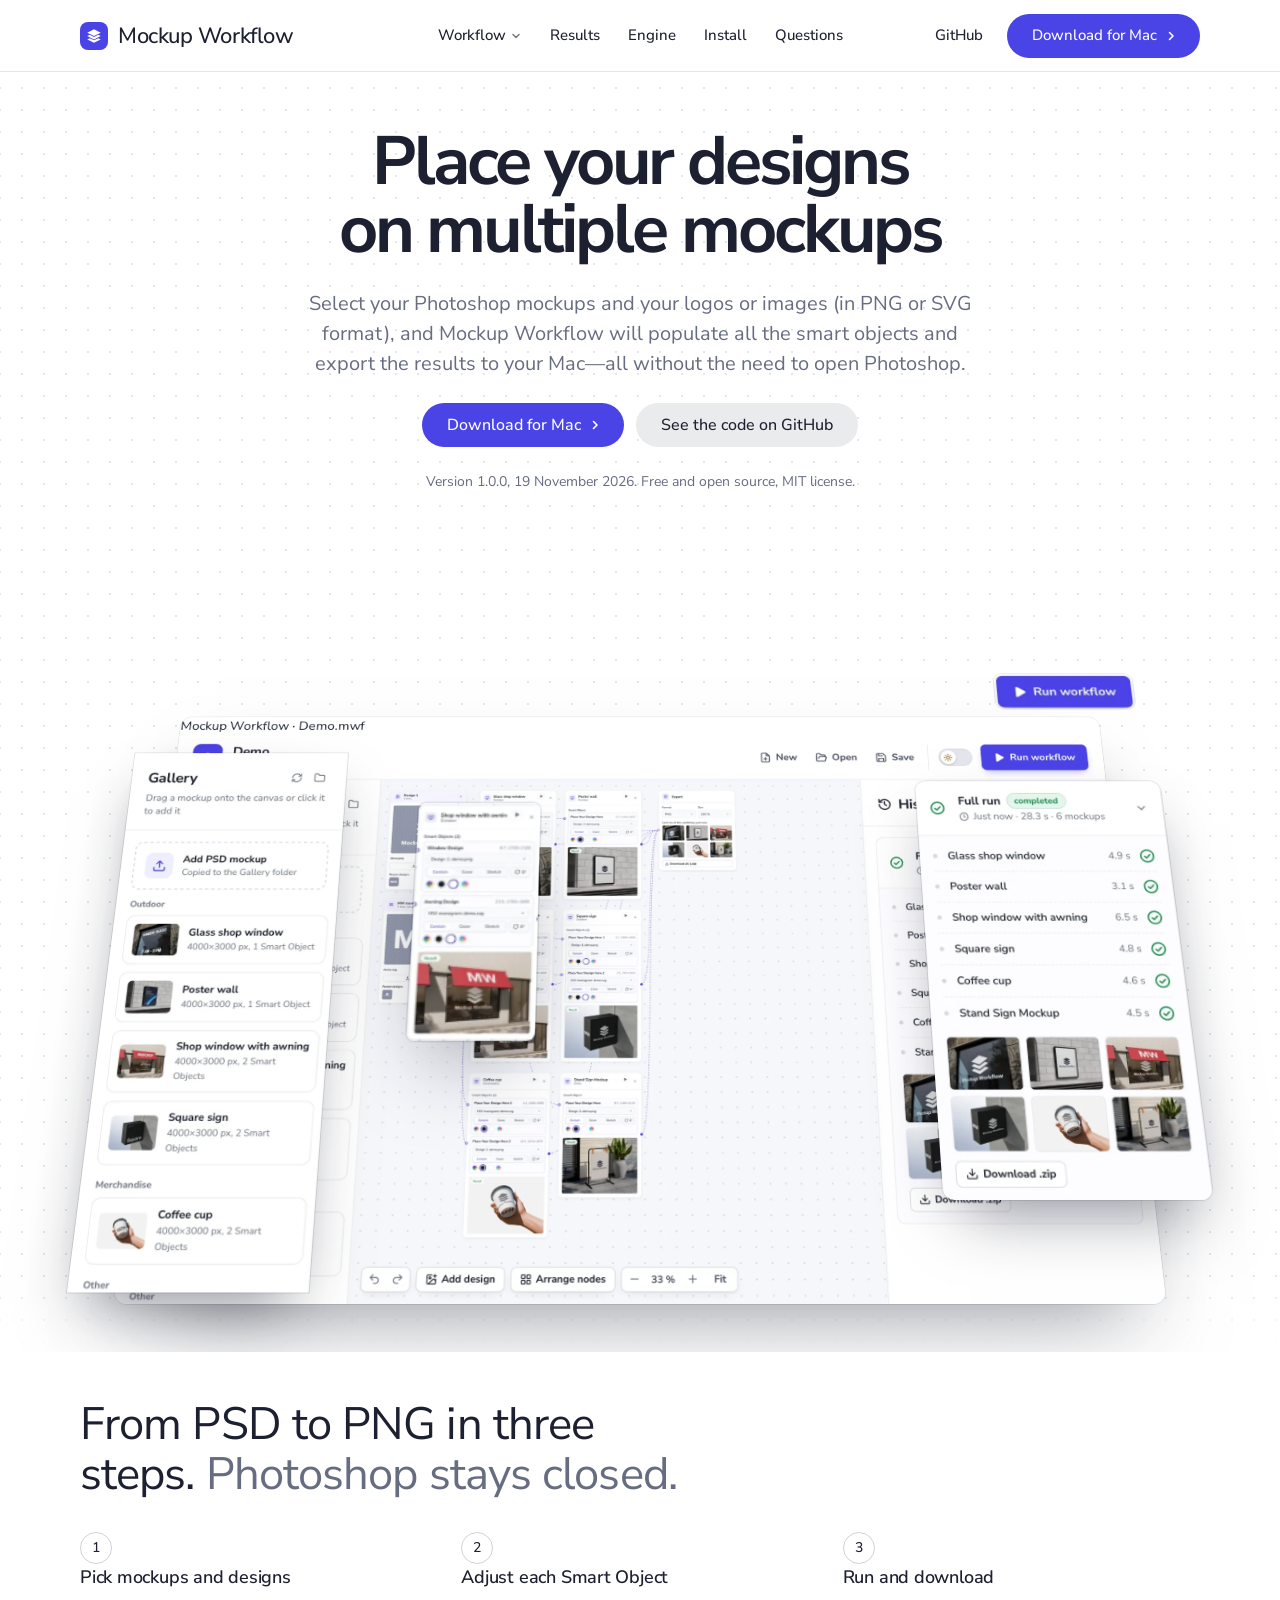
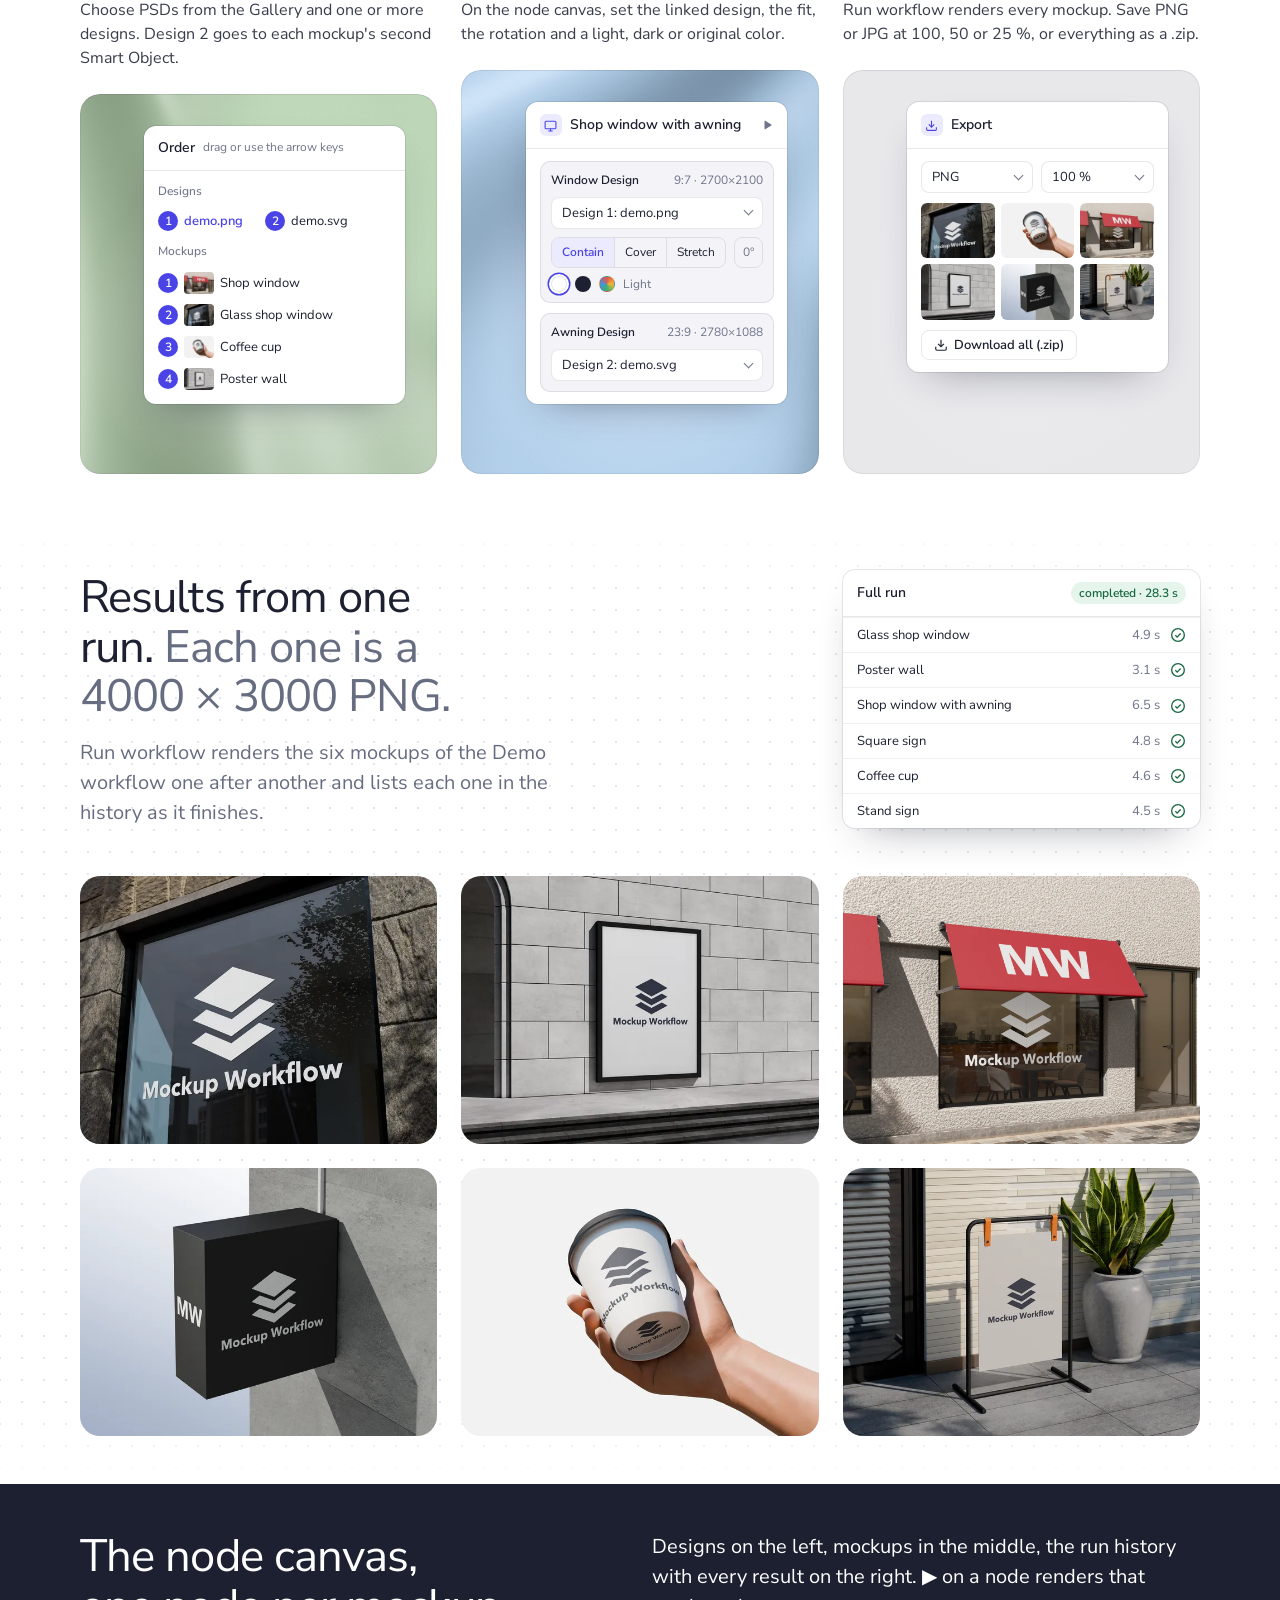
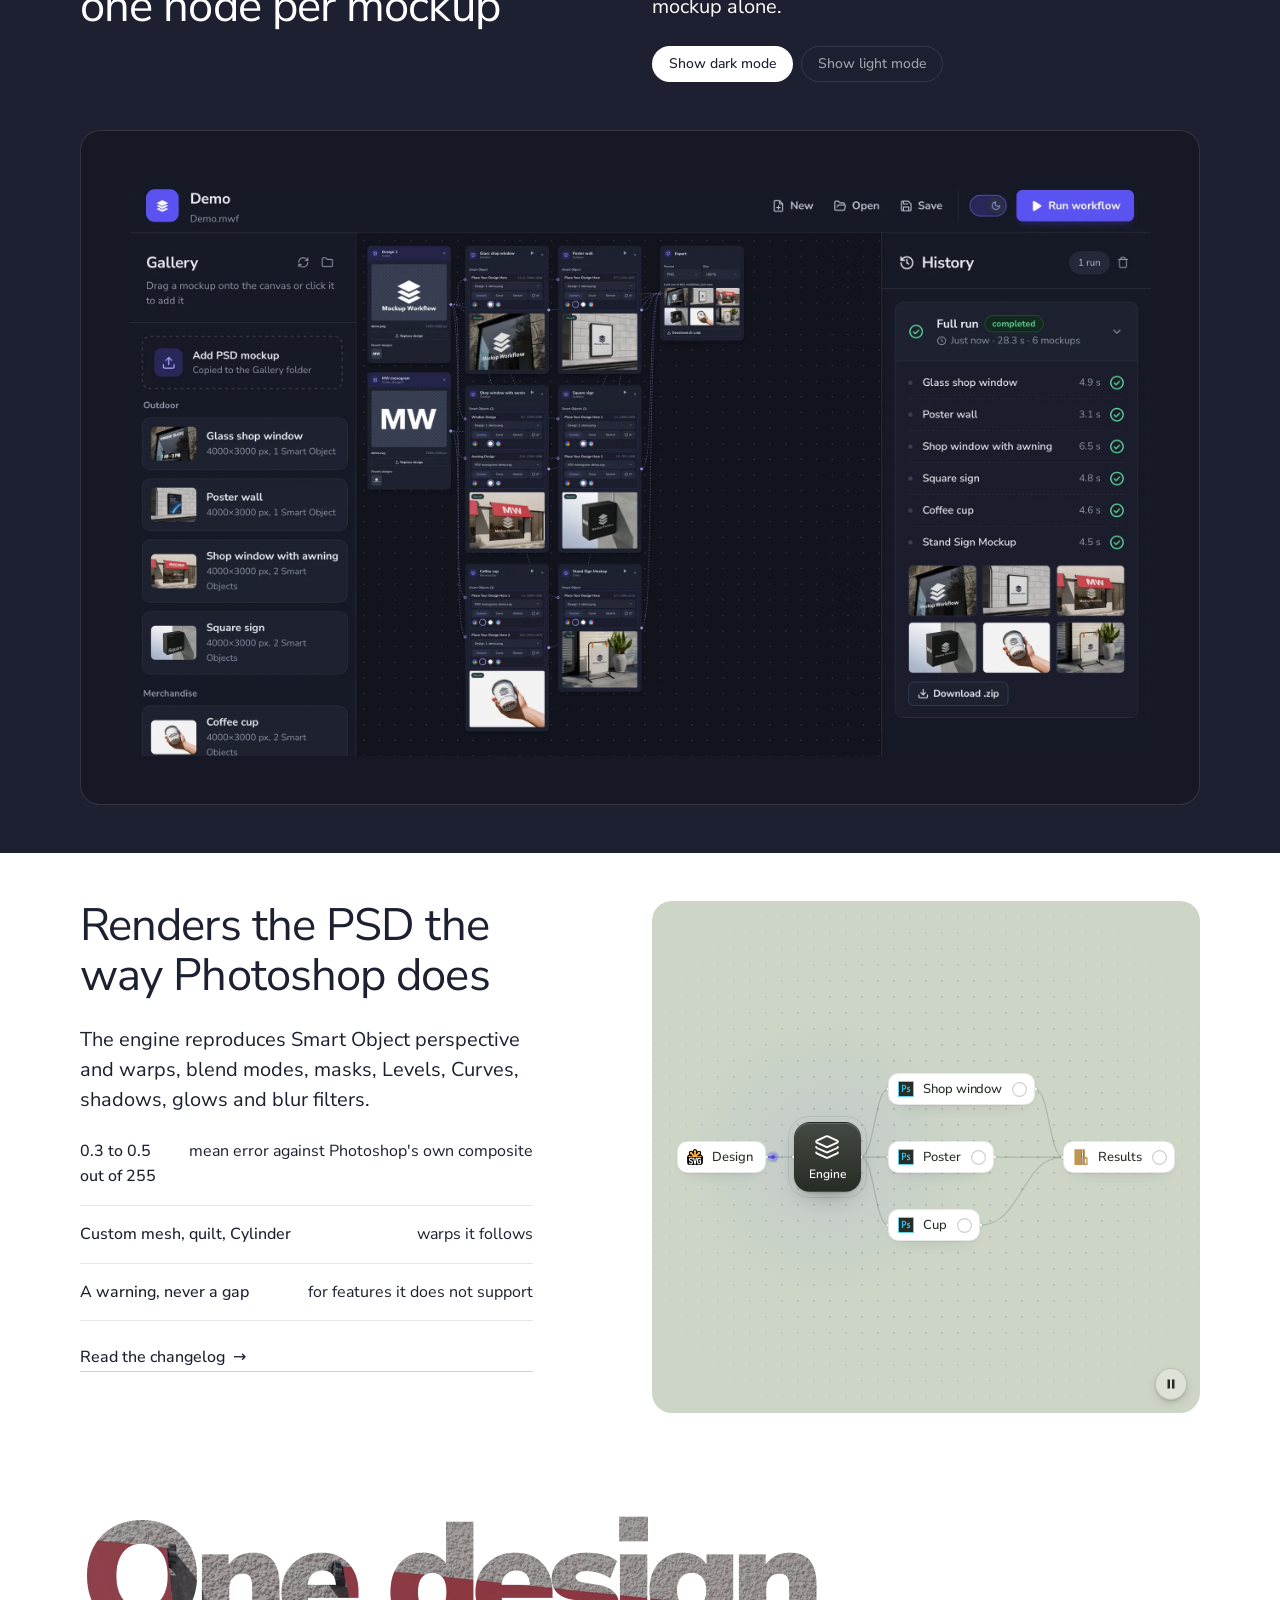
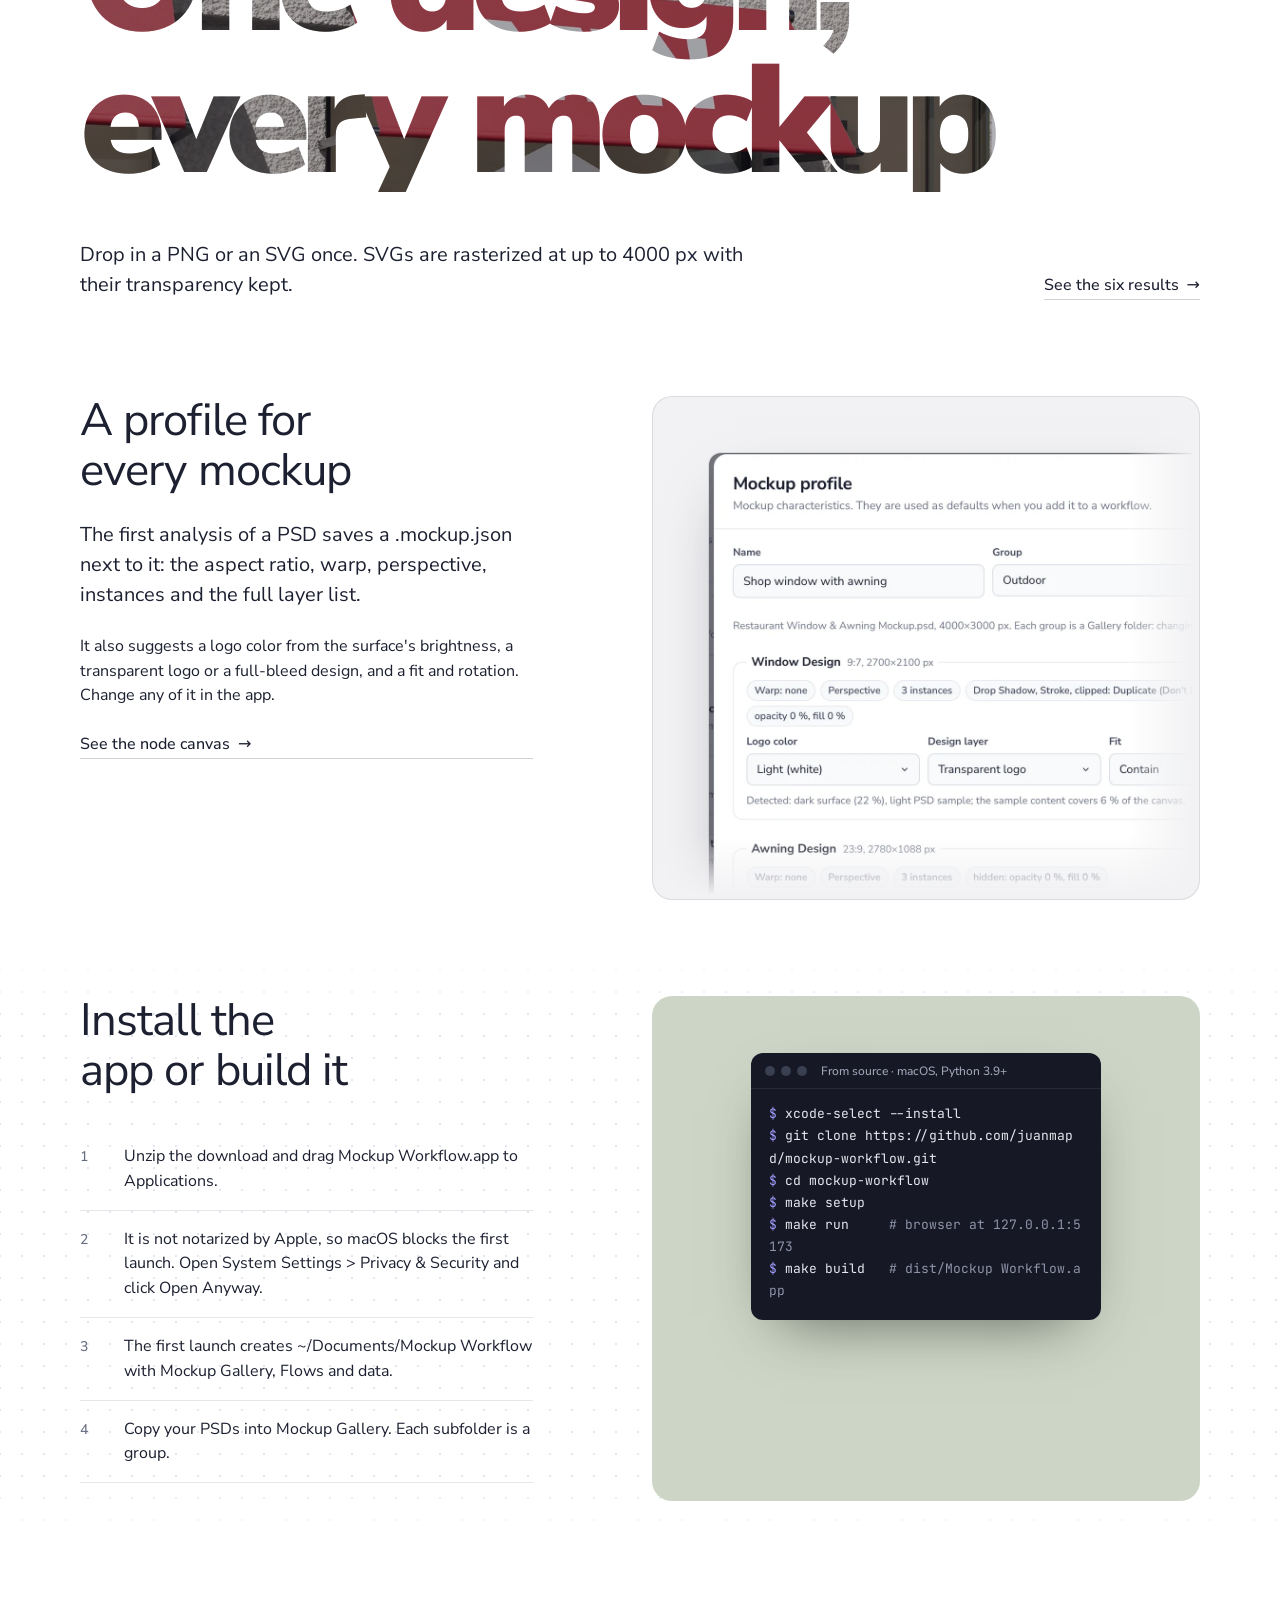
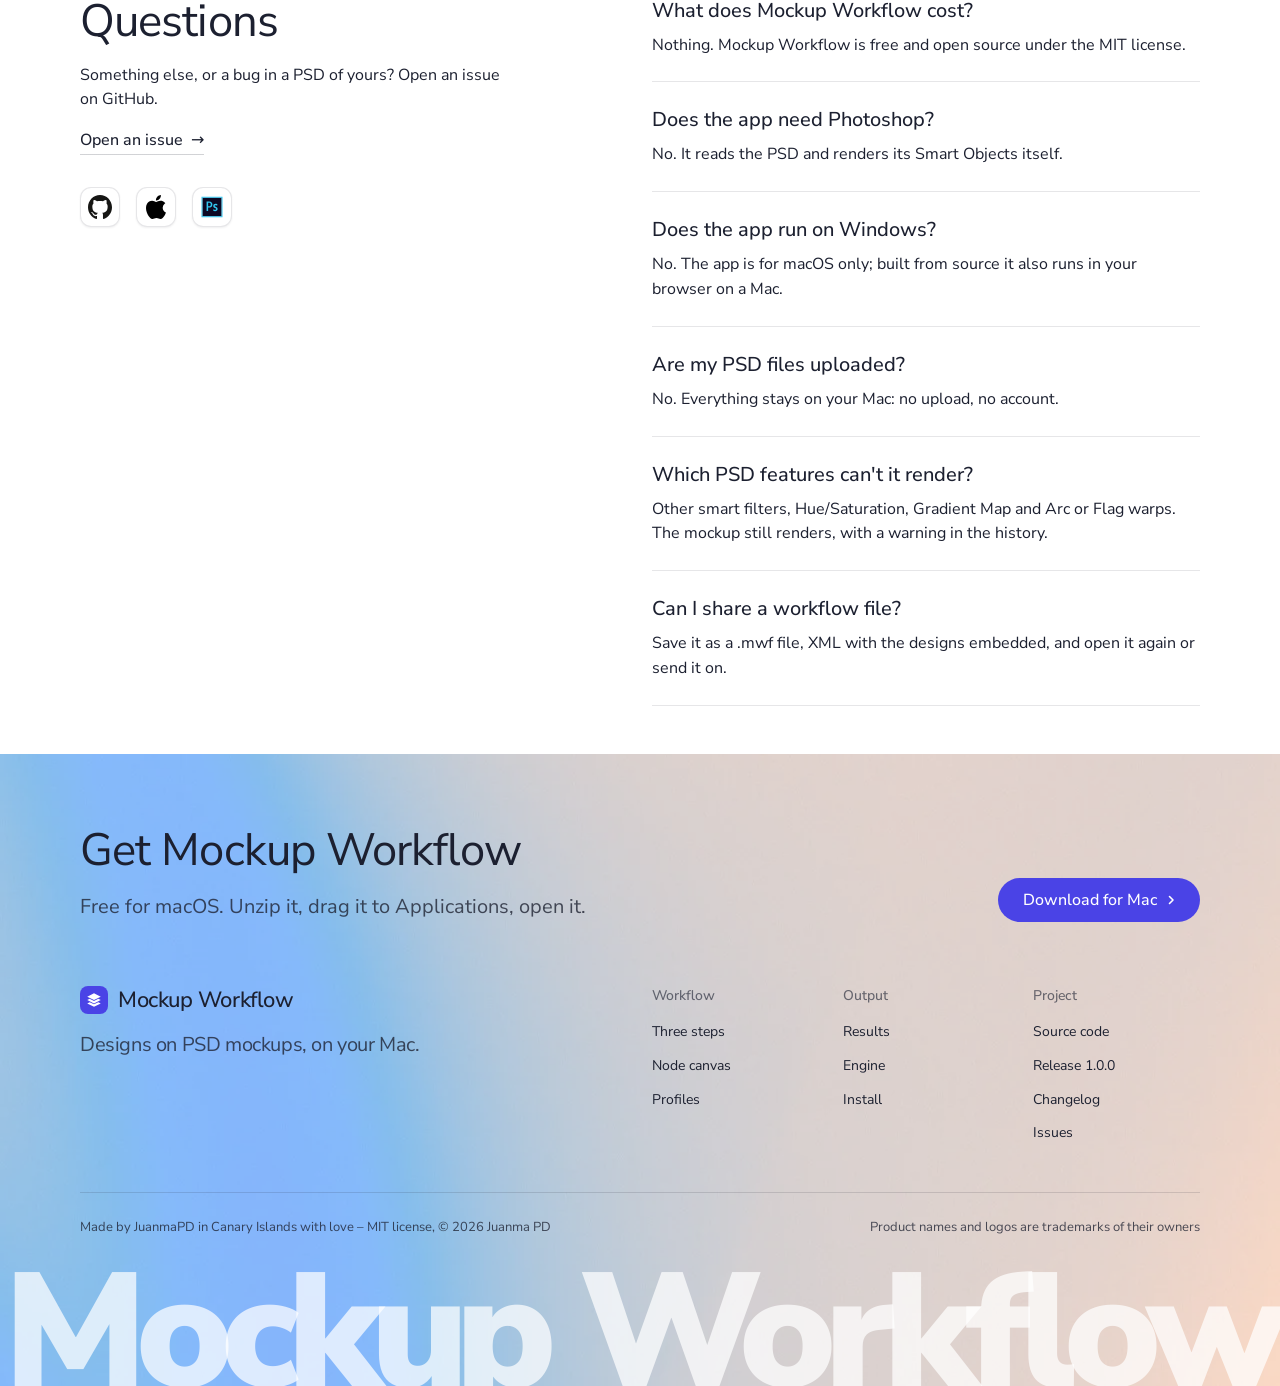
==== commit ac2a2c75: "Smooth in-page scroll, trim the menu and the footer - Workflow menu: drop the Output column, its lin" ====
--- a/site/index.html
+++ b/site/index.html
@@ -148,7 +148,7 @@
 @media (min-width: 1280px) and (max-height: 800px) { #how .panel { --p-h: 268px; } }
 
 /* ------------------------------------------------ the page's rhythm: fixed spacing, never the window's height */
-:root { --sp: 48px; }
+:root { --sp: 48px; scroll-padding-top: calc(var(--nav) + 24px); }
 @media (max-width: 639px) { :root { --sp: 36px; } }
 :root main > :is(section, .section), :root footer.closing {
   height: auto; min-height: 0; padding: var(--sp) 0;
@@ -249,11 +249,6 @@
               <a href="#canvas">Node canvas<span>One node per mockup</span></a>
               <a href="#profiles">Mockup profiles<span>Defaults saved per PSD</span></a>
             </div>
-            <div class="menu-col span-3">
-              <p class="t-label">Output</p>
-              <a href="#results">Results<span>4000 × 3000 PNG files</span></a>
-              <a href="#engine">Engine<span>What it renders from a PSD</span></a>
-            </div>
           </div>
         </div>
       </div>
@@ -530,7 +525,7 @@
   <div class="wrap">
     <div class="closing__cta">
       <div class="section-head--split">
-        <div><h2 id="close-h">Get Mockup Workflow 1.0.0</h2><p class="t-lead">Free for macOS. Unzip it, drag it to Applications, open it.</p></div>
+        <div><h2 id="close-h">Get Mockup Workflow</h2><p class="t-lead">Free for macOS. Unzip it, drag it to Applications, open it.</p></div>
         <a class="btn btn--primary" href="https://github.com/juanmapd/mockup-workflow/releases/download/v1.0.0/Mockup-Workflow-1.0.0-macOS.zip">Download for Mac<svg class="m-arrow" viewBox="0 0 12 12" aria-hidden="true"><path class="m-arrow__stem" d="M1 6h8"/><path class="m-arrow__head" d="M4.5 2.5 8 6l-3.5 3.5"/></svg></a>
       </div>
     </div>
@@ -545,7 +540,7 @@
         <div class="span-2 footer__col"><h3>Project</h3><ul><li><a href="https://github.com/juanmapd/mockup-workflow">Source code</a></li><li><a href="https://github.com/juanmapd/mockup-workflow/releases/tag/v1.0.0">Release 1.0.0</a></li><li><a href="https://github.com/juanmapd/mockup-workflow/blob/main/CHANGELOG.md">Changelog</a></li><li><a href="https://github.com/juanmapd/mockup-workflow/issues">Issues</a></li></ul></div>
       </div>
       <div class="footer__legal">
-        <span>&copy; 2026 Juanma PD &nbsp; MIT license</span>
+        <span>Made by JuanmaPD in Canary Islands with love – MIT license, &copy; 2026 Juanma PD</span>
         <div class="socials"></div>
         <span>Product names and logos are trademarks of their owners</span>
       </div>
@@ -571,6 +566,23 @@
   addEventListener('scroll', () => { raf ||= requestAnimationFrame(run); }, { passive: true });
   addEventListener('resize', run); run();
 })();
+/* in-page links: a quick eased scroll that stops clear of the fixed header */
+(() => {
+  const still = matchMedia('(prefers-reduced-motion: reduce)');
+  const gap = () => (document.querySelector('.nav__bar')?.getBoundingClientRect().bottom || 72) + 24;
+  document.addEventListener('click', e => {
+    const a = e.target.closest('a[href^="#"]'); if (!a || e.defaultPrevented || e.metaKey || e.ctrlKey) return;
+    const id = a.getAttribute('href'); const t = id.length > 1 ? document.querySelector(id) : null; if (!t) return;
+    e.preventDefault();
+    const from = scrollY, to = id === '#top' ? 0 : Math.max(0, t.getBoundingClientRect().top + from - gap());
+    history.pushState(null, '', id);
+    if (still.matches || document.hidden) { scrollTo(0, to); return; }
+    const d = Math.min(650, 300 + Math.abs(to - from) / 12), t0 = performance.now();
+    const step = now => { const k = Math.min(1, (now - t0) / d), ease = 1 - Math.pow(1 - k, 3);
+      scrollTo(0, from + (to - from) * ease); if (k < 1) requestAnimationFrame(step); };
+    requestAnimationFrame(step);
+  });
+})();
 /* footer: the name set exactly across the page */
 (() => {
   const w = document.querySelector('.mw-foot__word'); if (!w) return;
